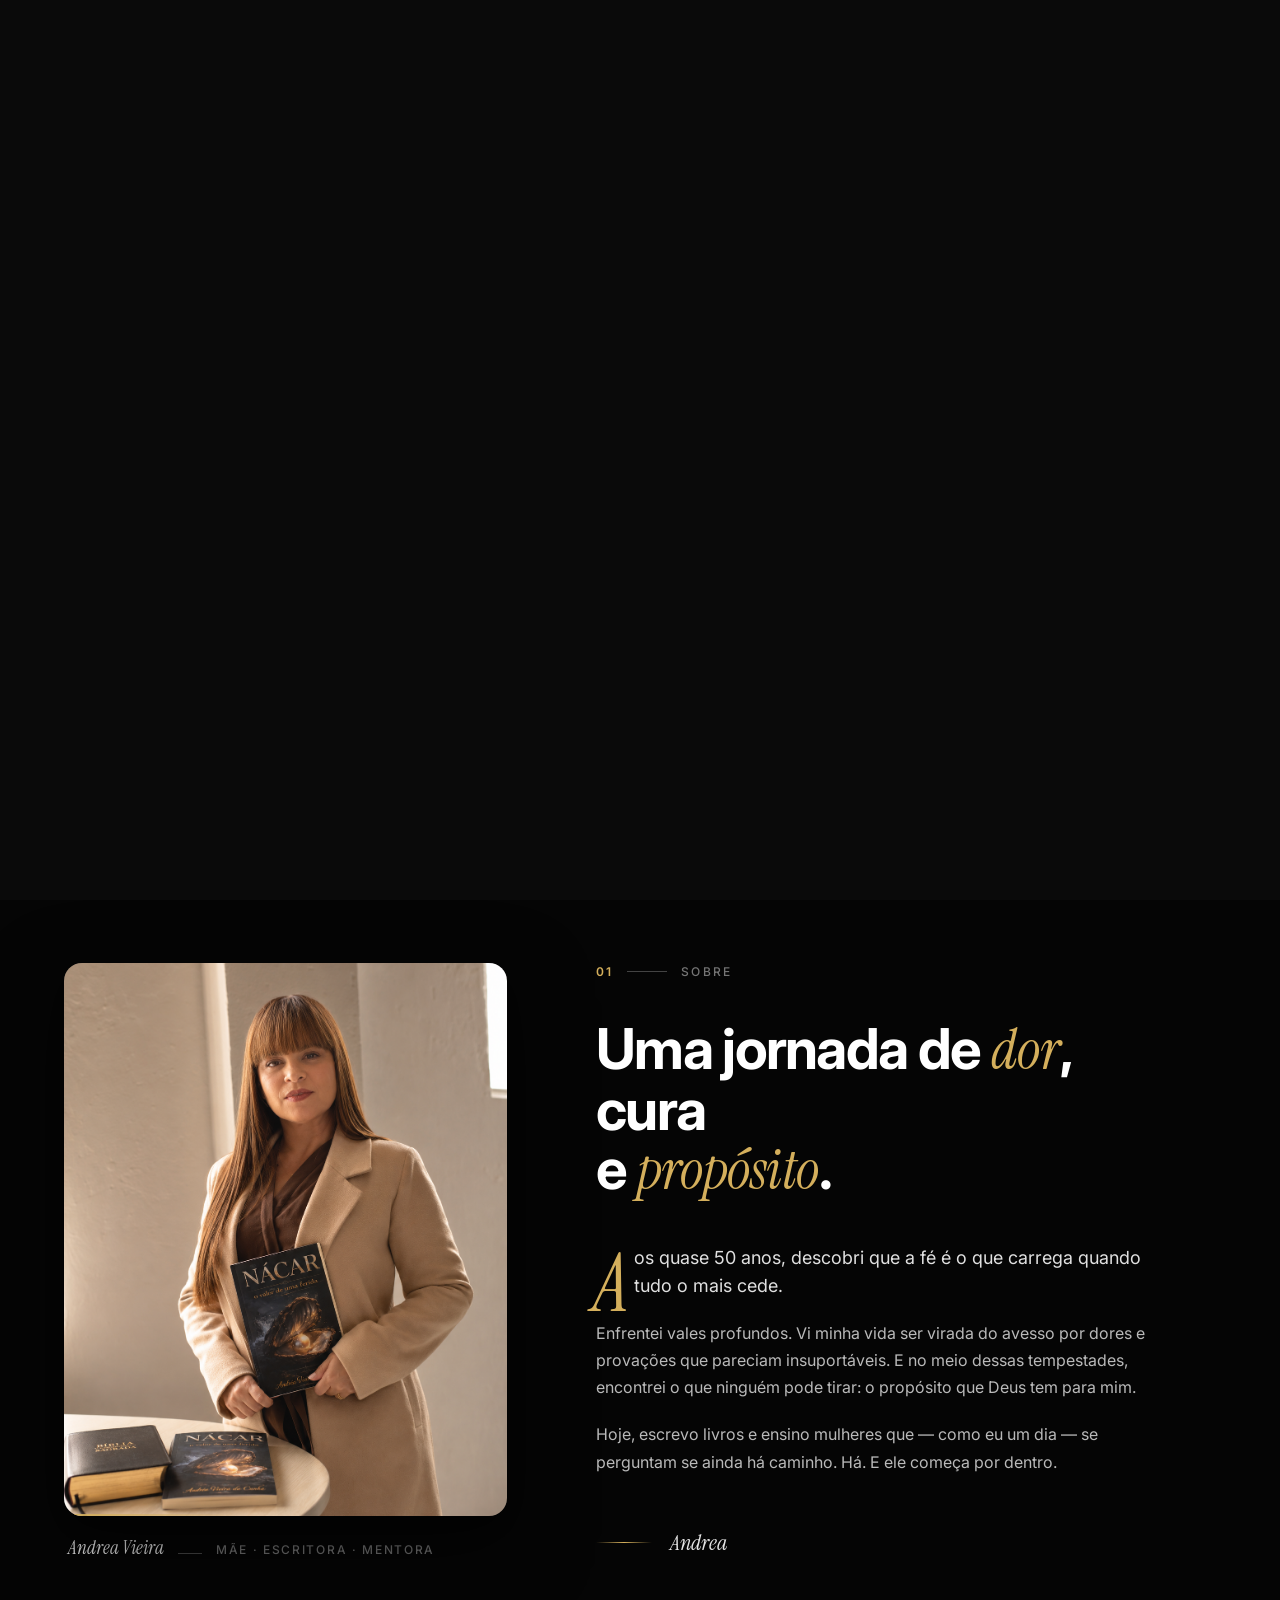
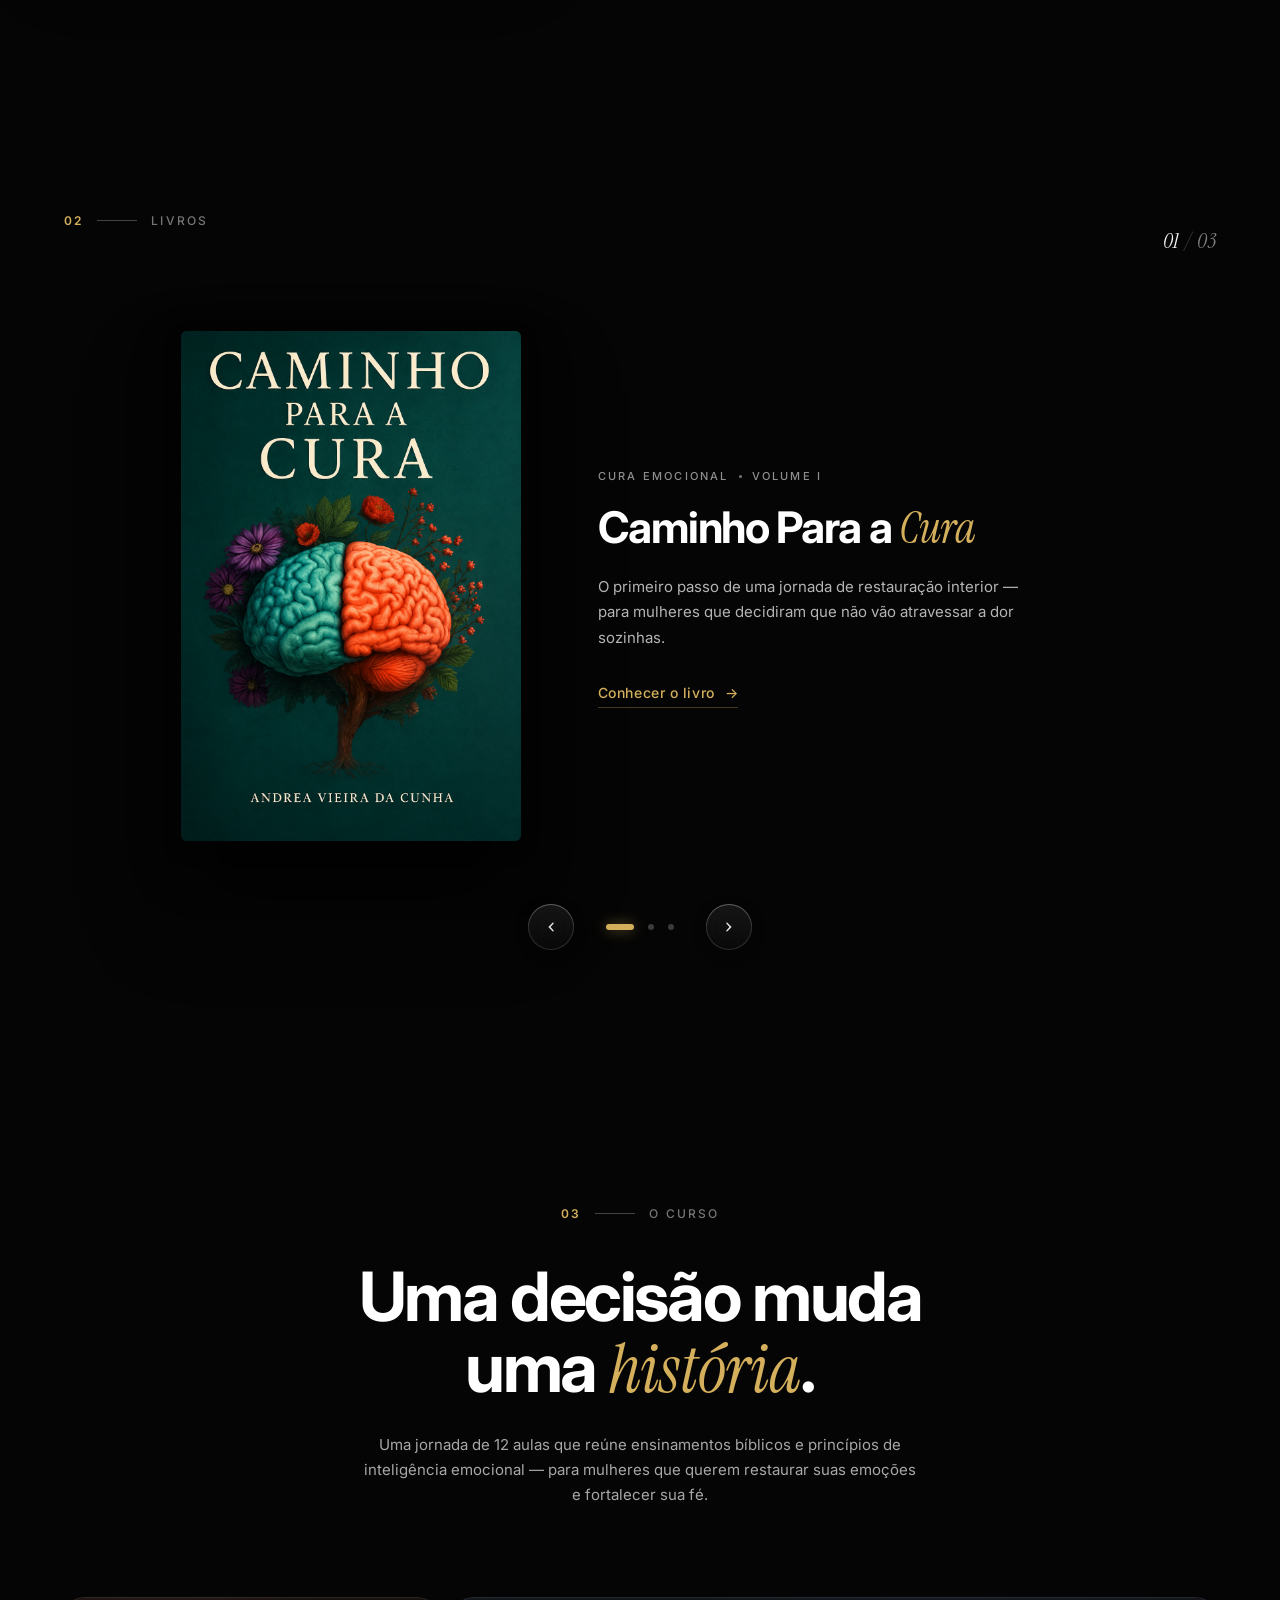
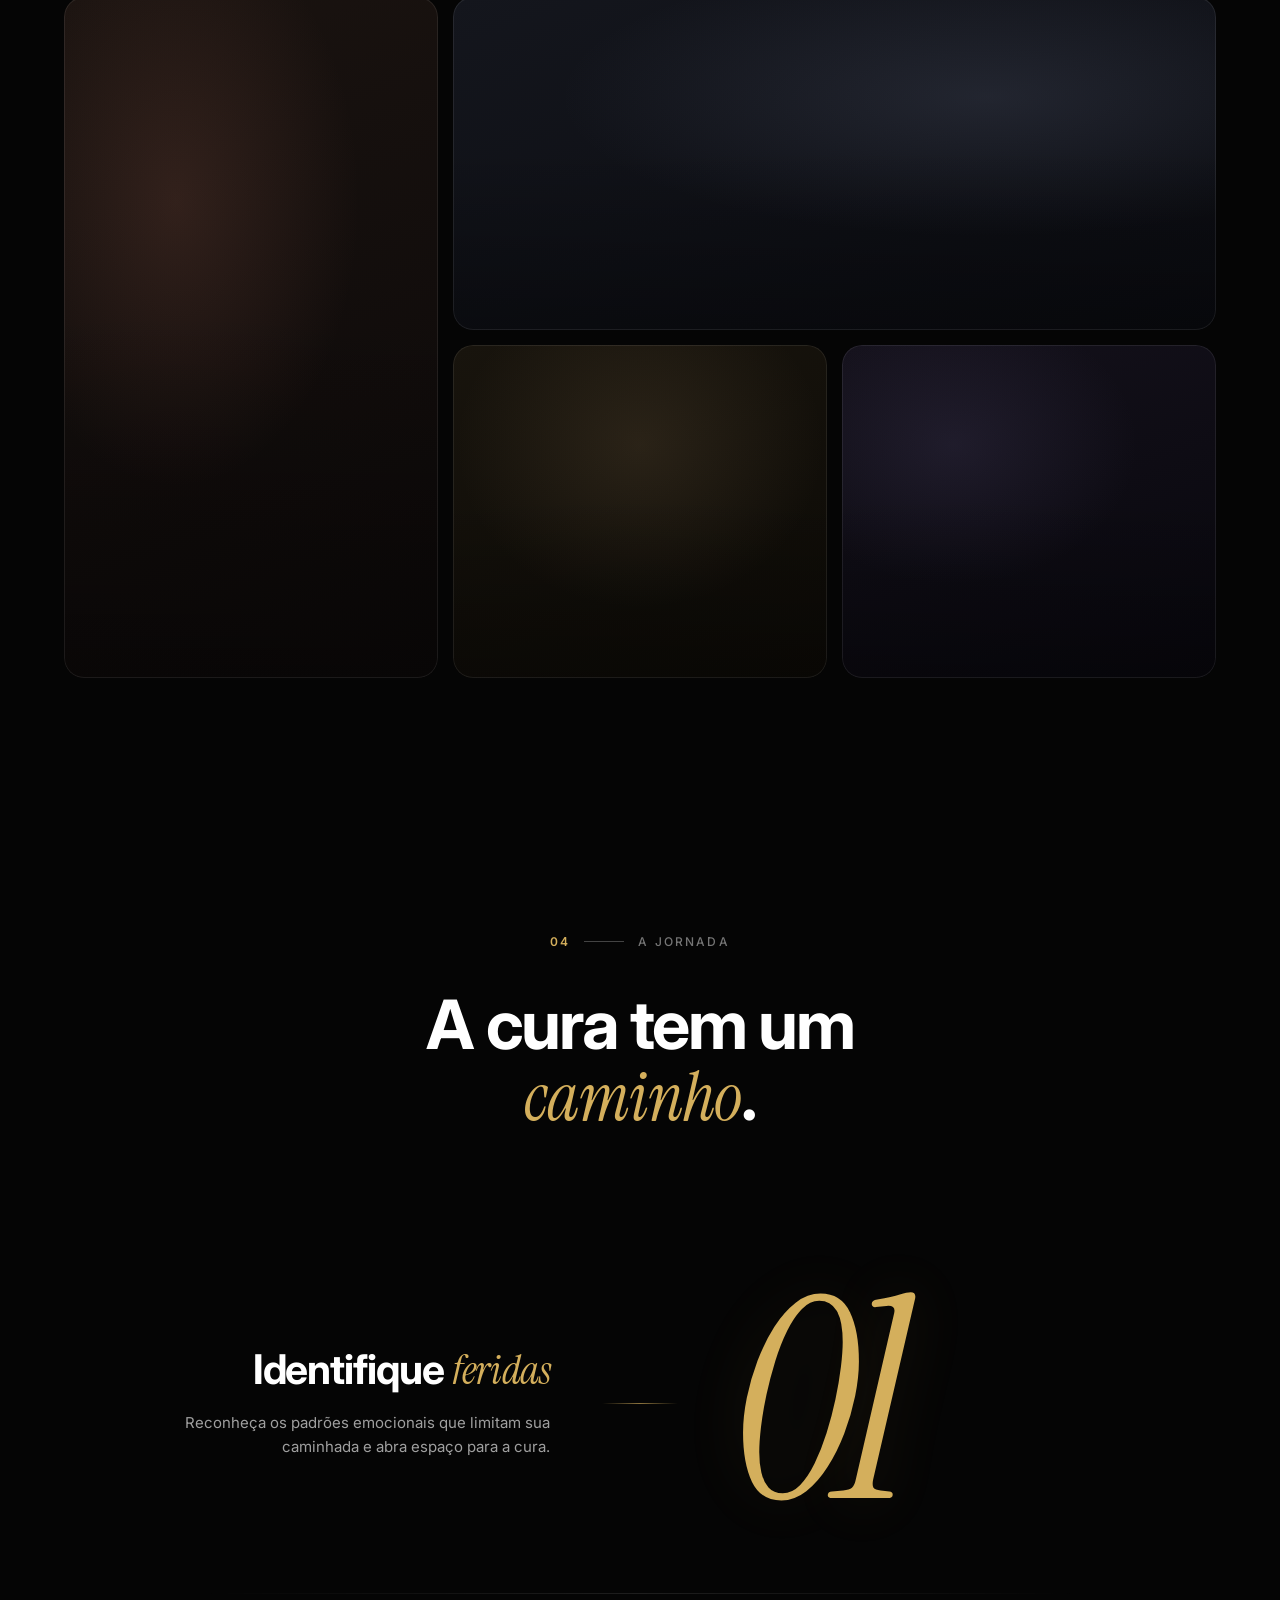
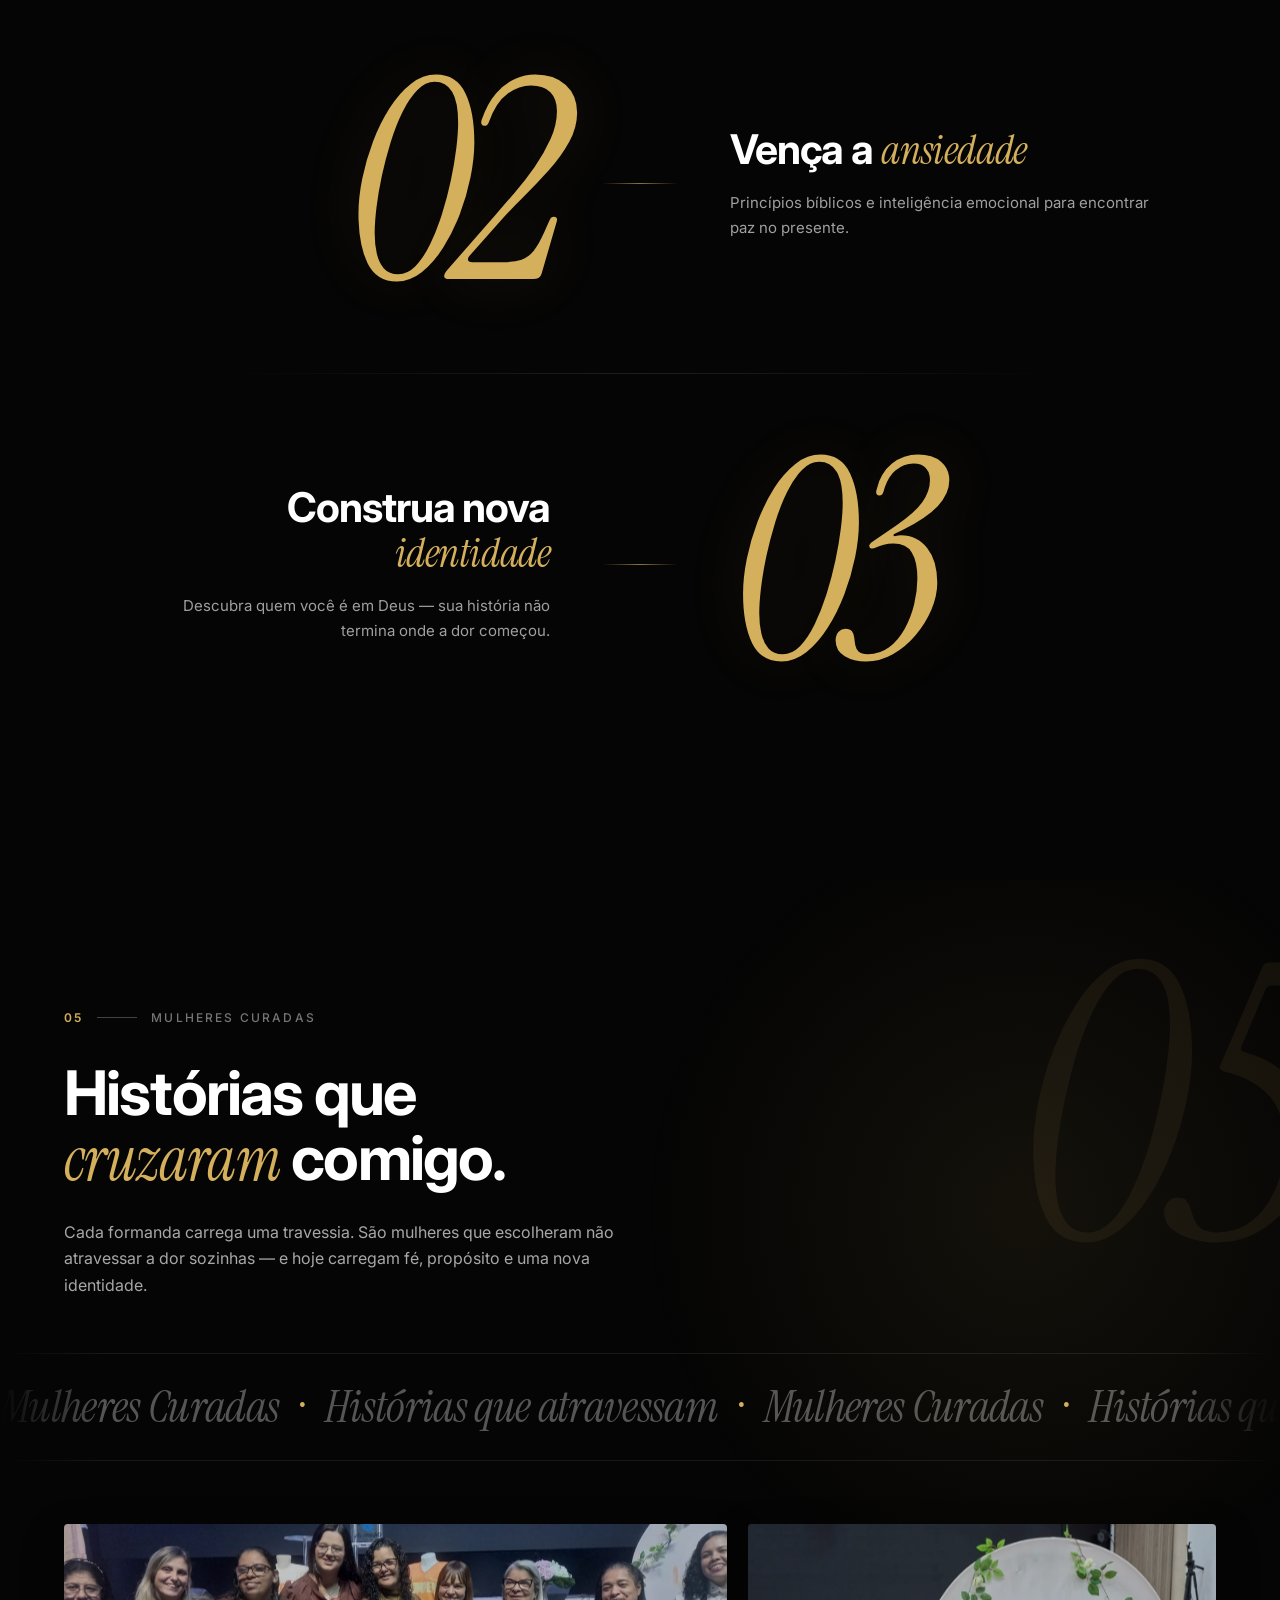
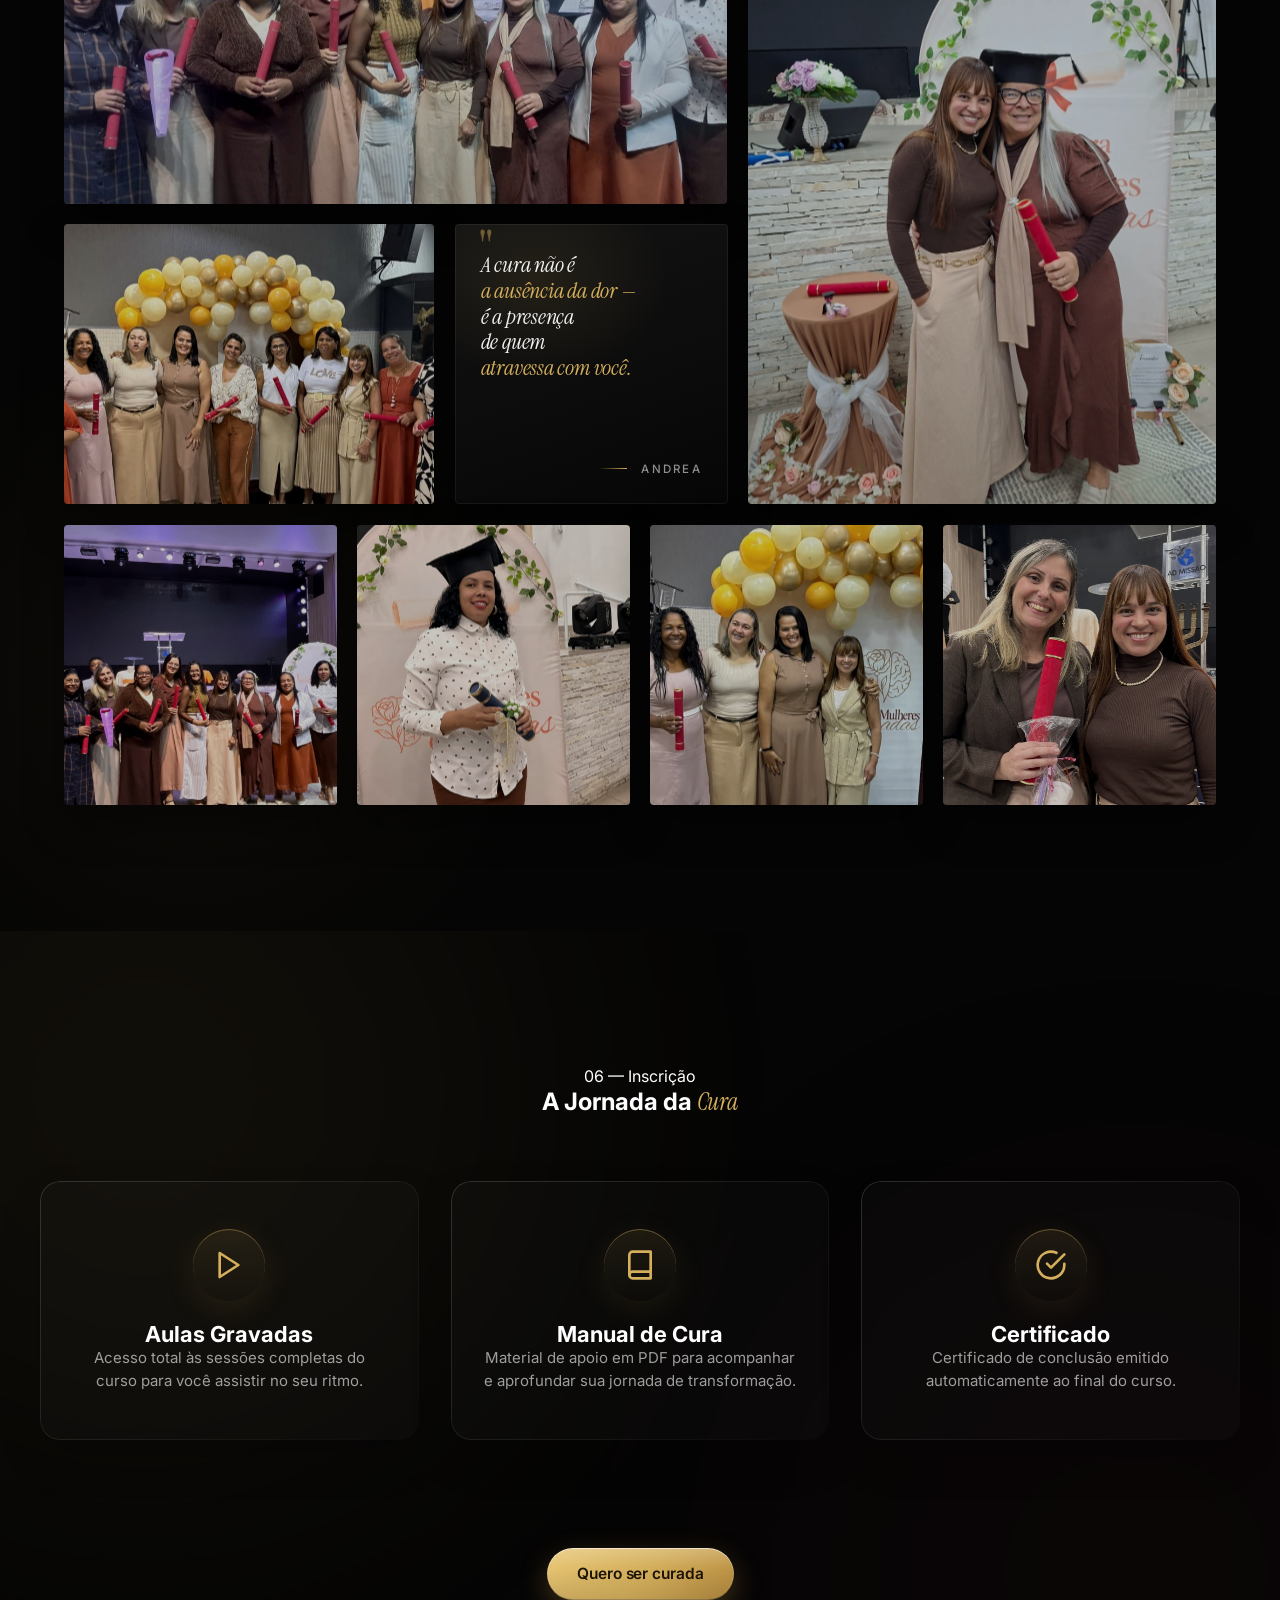
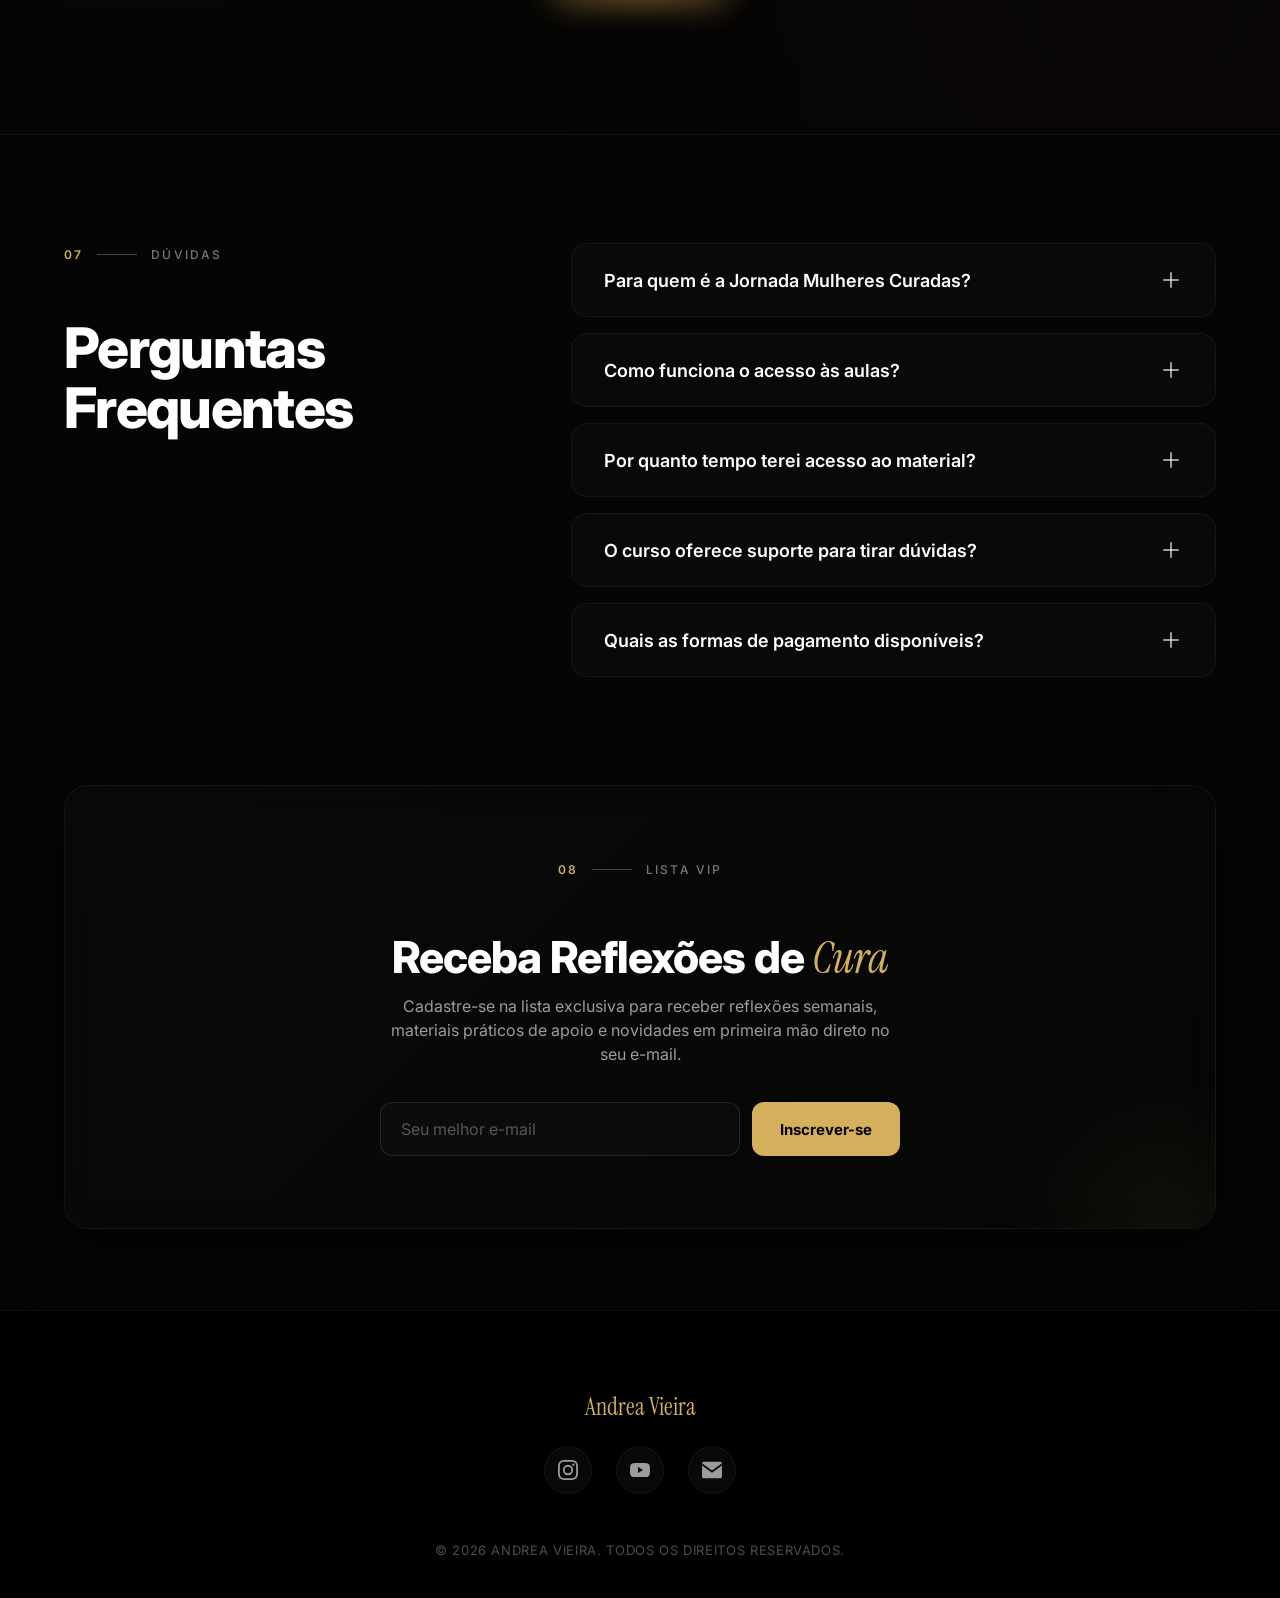
==== index.html @ 85fc9862 "fix: about section image reordering only applies on mobile" ====
<!DOCTYPE html>
<html lang="pt-BR">
<head>
<meta charset="UTF-8">
<meta name="viewport" content="width=device-width, initial-scale=1.0">
<title>Mulheres Curadas — Andrea Vieira</title>

<!-- SEO Meta Tags -->
<meta name="description" content="Uma jornada profunda para restaurar feridas emocionais, vencer a ansiedade e redescobrir sua verdadeira identidade em Deus com mentoria de Andrea Vieira.">
<meta name="keywords" content="cura emocional, mentoria crista, ansiedade, identidade em deus, andrea vieira, mulheres curadas, fé cristã">
<meta name="author" content="Andrea Vieira">

<!-- Open Graph / Facebook -->
<meta property="og:type" content="website">
<meta property="og:url" content="https://andreavieira.com/">
<meta property="og:title" content="Mulheres Curadas — Andrea Vieira">
<meta property="og:description" content="Uma jornada profunda para restaurar feridas emocionais, vencer a ansiedade e redescobrir sua verdadeira identidade em Deus.">
<meta property="og:image" content="assets/andrea.png">

<!-- Twitter -->
<meta property="twitter:card" content="summary_large_image">
<meta property="twitter:url" content="https://andreavieira.com/">
<meta property="twitter:title" content="Mulheres Curadas — Andrea Vieira">
<meta property="twitter:description" content="Uma jornada profunda para restaurar feridas emocionais, vencer a ansiedade e redescobrir sua verdadeira identidade em Deus.">
<meta property="twitter:image" content="assets/andrea.png">

<link rel="stylesheet" href="https://cdn.jsdelivr.net/npm/swiper@11/swiper-bundle.min.css" />
<!-- Google Fonts: Inter -->
<link rel="preconnect" href="https://fonts.googleapis.com">
<link rel="preconnect" href="https://fonts.gstatic.com" crossorigin>
<link href="https://fonts.googleapis.com/css2?family=Inter:wght@300;400;500;600;700;800;900&family=Instrument+Serif:ital@0;1&display=swap" rel="stylesheet">

<!-- Lenis Smooth Scroll -->
<script src="https://unpkg.com/lenis@1.1.20/dist/lenis.min.js"></script>

<link rel="stylesheet" href="css/style.css">
</head>
<body class="loading">

    <!-- ============================================================
         PRELOADER
         ============================================================ -->
    <div id="preloader" class="aww-preloader">
        <div class="preloader-books">
            <img src="assets/livro-1.png" alt="Livro 1" class="prel-book prel-book-1">
            <img src="assets/livro-2.PNG" alt="Livro 2" class="prel-book prel-book-2">
            <img src="assets/livro-3.PNG" alt="Livro 3" class="prel-book prel-book-3">
        </div>
        <div class="preloader-counter">
            <span id="prel-perc">0</span><span class="prel-sym">%</span>
        </div>
    </div>
    </div>

<!-- ============================================================
     NAVIGATION
     ============================================================ -->
<nav class="main-nav" id="main-nav">
    <div class="nav-container">
        <div class="nav-logo">Andrea Vieira</div>
        <div class="nav-links">
            <a href="#sobre">Sobre</a>
            <a href="#livros">Livros</a>
            <a href="#curso">Jornada</a>
            <a href="#mulheres-curadas">Testemunhos</a>
        </div>
        <div class="nav-action">
            <a href="#inscricao" class="btn btn-primary nav-btn">Inscreva-se</a>
        </div>
    </div>
</nav>

<!-- ============================================================
     HERO
     ============================================================ -->
<section class="hero">
    <div class="hero-content">
        <span class="tag">
            <span class="tag-dot"></span>
            Mulheres Curadas
        </span>

        <h1>
            Cure suas emoções,<br>
            fortaleça sua <span class="accent">fé</span>.
        </h1>

        <p class="subtitle">
            Uma jornada para restaurar feridas, vencer a ansiedade e descobrir
            uma nova identidade em Deus.
        </p>

        <div class="actions">
            <a href="#" class="btn btn-primary">
                Quero ser curada
                <span class="arrow" aria-hidden="true">→</span>
            </a>
            <a href="#sobre" class="btn btn-secondary">
                Sobre o curso
            </a>
        </div>
    </div>

    <div class="hero-media">
        <div class="video-frame">
            <video autoplay loop muted playsinline preload="metadata">
                <source src="assets/andrea.mp4" type="video/mp4">
            </video>
        </div>
    </div>
</section>

<!-- ============================================================
     ABOUT — Andrea
     ============================================================ -->
<section class="about" id="sobre">
    <div class="about-inner">

        <!-- Image -->
        <div class="about-media reveal">
            <div class="image-frame">
                <div class="image-fallback" aria-hidden="true">AV</div>
                <img src="assets/andrea.png" alt="Andrea Vieira" loading="lazy"
                     onerror="this.style.display='none'">
            </div>
            <div class="image-meta">
                <span class="meta-name">Andrea Vieira</span>
                <span class="meta-divider"></span>
                <span class="meta-role">Mãe · Escritora · Mentora</span>
            </div>
        </div>

        <!-- Content -->
        <div class="about-content">
            <span class="section-label reveal">
                <span class="num">01</span>
                <span class="line"></span>
                <span>Sobre</span>
            </span>

            <h2 class="about-heading reveal" data-delay="1">
                Uma jornada de <span class="accent">dor</span>,
                cura<br>e <span class="accent">propósito</span>.
            </h2>

            <div class="about-text reveal" data-delay="2">
                <p class="lead">
                    <span class="drop-cap">A</span>os quase 50 anos, descobri que a fé é
                    o que carrega quando tudo o mais cede.
                </p>
                <p>
                    Enfrentei vales profundos. Vi minha vida ser virada do avesso 
                    por dores e provações que pareciam insuportáveis. E no meio dessas tempestades, 
                    encontrei o que ninguém pode tirar: o propósito que Deus tem para mim.
                </p>
                <p>
                    Hoje, escrevo livros e ensino mulheres que &mdash; como eu um dia &mdash;
                    se perguntam se ainda há caminho. Há. E ele começa por dentro.
                </p>

                <div class="signature">
                    <span class="sig-line"></span>
                    Andrea
                </div>
            </div>
        </div>

    </div>
</section>

<!-- ============================================================
     BOOKS — minimalist carousel
     ============================================================ -->
<section class="books" id="livros">
    <div class="books-bg-layer">
        <!-- Generates dynamically via JS to match current cover -->
    </div>

    <div class="books-inner">

        <div class="books-header">
            <span class="section-label reveal">
                <span class="num">02</span>
                <span class="line"></span>
                <span>Livros</span>
            </span>
            <span class="books-counter reveal">
                <span class="cur" id="bookCur">01</span>
                <span class="sep">/</span>
                <span class="total">03</span>
            </span>
        </div>

        <div class="carousel" id="carousel">
            <div class="slides">

                <!-- Slide 1 -->
                <article class="slide is-active" data-idx="0">
                    <div class="book-cover book-cover-img">
                        <img src="assets/livro-1.png" alt="Caminho Para Cura — Volume I">
                    </div>

                    <div class="book-info">
                        <span class="book-meta">
                            Cura emocional
                            <span class="dot"></span>
                            Volume I
                        </span>
                        <h3 class="book-title-h">
                            Caminho Para a <span class="accent">Cura</span>
                        </h3>
                        <p class="book-desc">
                            O primeiro passo de uma jornada de restauração interior &mdash;
                            para mulheres que decidiram que não vão atravessar a dor sozinhas.
                        </p>
                        <a href="#" class="book-link">
                            Conhecer o livro
                            <span class="arrow" aria-hidden="true">→</span>
                        </a>
                    </div>
                </article>

                <!-- Slide 2 -->
                <article class="slide" data-idx="1">
                    <div class="book-cover book-cover-img">
                        <img src="assets/livro-2.PNG" alt="Nácar — O Valor de uma Ferida">
                    </div>

                    <div class="book-info">
                        <span class="book-meta">
                            Reflexões
                            <span class="dot"></span>
                            Volume II
                        </span>
                        <h3 class="book-title-h">
                            <span class="accent">Nácar</span>
                        </h3>
                        <p class="book-desc">
                            O valor de uma ferida &mdash; sobre como a dor, quando atravessada
                            com propósito, transforma-se em algo precioso por dentro.
                        </p>
                        <a href="#" class="book-link">
                            Conhecer o livro
                            <span class="arrow" aria-hidden="true">→</span>
                        </a>
                    </div>
                </article>

                <!-- Slide 3 -->
                <article class="slide" data-idx="2">
                    <div class="book-cover book-cover-img">
                        <img src="assets/livro-3.PNG" alt="Acima do Medo">
                    </div>

                    <div class="book-info">
                        <span class="book-meta">
                            Memórias
                            <span class="dot"></span>
                            Volume III
                        </span>
                        <h3 class="book-title-h">
                            Acima do <span class="accent">Medo</span>
                        </h3>
                        <p class="book-desc">
                            A travessia entre a tempestade e a margem &mdash; um testemunho
                            de fé para quem aprendeu a navegar quando o mar não pede licença.
                        </p>
                        <a href="#" class="book-link">
                            Conhecer o livro
                            <span class="arrow" aria-hidden="true">→</span>
                        </a>
                    </div>
                </article>

            </div>

            <div class="carousel-controls">
                <button class="ctrl-arrow" data-action="prev" aria-label="Livro anterior">
                    <svg viewBox="0 0 24 24"><path d="M15.5 4l-8 8 8 8 1.4-1.4L11.3 12l5.6-6.6z"/></svg>
                </button>
                <div class="dots">
                    <button class="dot is-active" data-idx="0" aria-label="Livro 1"></button>
                    <button class="dot" data-idx="1" aria-label="Livro 2"></button>
                    <button class="dot" data-idx="2" aria-label="Livro 3"></button>
                </div>
                <button class="ctrl-arrow" data-action="next" aria-label="Próximo livro">
                    <svg viewBox="0 0 24 24"><path d="M8.5 4l8 8-8 8L7.1 18.6 12.7 12 7.1 5.4z"/></svg>
                </button>
            </div>

        </div>

    </div>
</section>

<!-- ============================================================
     03 — O Curso (intro + gallery)
     ============================================================ -->
<section class="course" id="curso">
    <div class="course-header">
        <span class="section-label reveal">
            <span class="num">03</span>
            <span class="line"></span>
            <span>O Curso</span>
        </span>

        <h2 class="course-headline reveal" data-delay="1">
            Uma decisão muda<br>
            uma <span class="accent">história</span>.
        </h2>

        <p class="course-lead reveal" data-delay="2">
            Uma jornada de 12 aulas que reúne ensinamentos bíblicos e princípios
            de inteligência emocional &mdash; para mulheres que querem restaurar
            suas emoções e fortalecer sua fé.
        </p>
    </div>

    <div class="gallery">
        <a href="#" class="gallery-item gallery-item-1 reveal">
            <img src="assets/jornada.jpg" alt="A jornada" loading="lazy"
                 onerror="this.style.display='none'">
            <div class="gallery-overlay">
                <span class="gallery-label">A Jornada</span>
            </div>
        </a>

        <a href="#" class="gallery-item gallery-item-2 reveal" data-delay="1">
            <img src="assets/estudo.jpg" alt="Estudo" loading="lazy"
                 onerror="this.style.display='none'">
            <div class="gallery-overlay">
                <span class="gallery-label">Estudo</span>
            </div>
        </a>

        <a href="#" class="gallery-item gallery-item-3 reveal" data-delay="2">
            <img src="assets/cura.jpg" alt="Cura" loading="lazy"
                 onerror="this.style.display='none'">
            <div class="gallery-overlay">
                <span class="gallery-label">Cura</span>
            </div>
        </a>

        <a href="#" class="gallery-item gallery-item-4 reveal" data-delay="3">
            <img src="assets/comunidade.jpg" alt="Comunidade" loading="lazy"
                 onerror="this.style.display='none'">
            <div class="gallery-overlay">
                <span class="gallery-label">Comunidade</span>
            </div>
        </a>
    </div>
</section>

<!-- ============================================================
     04 — A Jornada (editorial magazine steps)
     ============================================================ -->
<section class="course" id="aprender">
    <div class="course-header">
        <span class="section-label reveal">
            <span class="num">04</span>
            <span class="line"></span>
            <span>A Jornada</span>
        </span>

        <h2 class="course-headline reveal" data-delay="1">
            A cura tem um<br>
            <span class="accent">caminho</span>.
        </h2>
    </div>

    <div class="journey-steps">
        <div class="step">
            <div class="step-content">
                <h3 class="step-title">Identifique <span class="accent">feridas</span></h3>
                <p class="step-desc">
                    Reconheça os padrões emocionais que limitam sua
                    caminhada e abra espaço para a cura.
                </p>
            </div>
            <span class="step-divider" aria-hidden="true"></span>
            <span class="step-number" aria-hidden="true">01</span>
        </div>

        <div class="step">
            <div class="step-content">
                <h3 class="step-title">Vença a <span class="accent">ansiedade</span></h3>
                <p class="step-desc">
                    Princípios bíblicos e inteligência emocional para
                    encontrar paz no presente.
                </p>
            </div>
            <span class="step-divider" aria-hidden="true"></span>
            <span class="step-number" aria-hidden="true">02</span>
        </div>

        <div class="step">
            <div class="step-content">
                <h3 class="step-title">Construa nova <span class="accent">identidade</span></h3>
                <p class="step-desc">
                    Descubra quem você é em Deus &mdash; sua história
                    não termina onde a dor começou.
                </p>
            </div>
            <span class="step-divider" aria-hidden="true"></span>
            <span class="step-number" aria-hidden="true">03</span>
        </div>
    </div>
</section>

<!-- ============================================================
     05 — Mulheres Curadas (testimonials gallery)
     ============================================================ -->
<section class="witnesses" id="mulheres-curadas">

    <!-- Ghost number — massive serif italic, low-opacity decorative -->
    <div class="witnesses-ghost" aria-hidden="true">05</div>

    <div class="witnesses-inner">

        <div class="witnesses-header">
            <span class="section-label reveal">
                <span class="num">05</span>
                <span class="line"></span>
                <span>Mulheres Curadas</span>
            </span>

            <h2 class="witnesses-headline reveal" data-delay="1">
                Histórias que<br>
                <span class="accent">cruzaram</span> comigo.
            </h2>

            <p class="witnesses-lead reveal" data-delay="2">
                Cada formanda carrega uma travessia. São mulheres que escolheram
                não atravessar a dor sozinhas &mdash; e hoje carregam fé, propósito
                e uma nova identidade.
            </p>
        </div>

        <!-- Marquee band — infinite scroll, editorial texture -->
        <div class="witnesses-marquee reveal" aria-hidden="true">
            <div class="marquee-track">
                <span class="marquee-text">Mulheres Curadas <span class="marquee-dot">·</span> Histórias que atravessam <span class="marquee-dot">·</span> Mulheres Curadas <span class="marquee-dot">·</span> Histórias que atravessam <span class="marquee-dot">·</span></span>
                <span class="marquee-text" aria-hidden="true">Mulheres Curadas <span class="marquee-dot">·</span> Histórias que atravessam <span class="marquee-dot">·</span> Mulheres Curadas <span class="marquee-dot">·</span> Histórias que atravessam <span class="marquee-dot">·</span></span>
            </div>
        </div>

        <div class="witnesses-grid">
            <!-- 01 - Feature wide landscape -->
            <figure class="witness-item w-1 reveal">
                <div class="witness-frame">
                    <img src="assets/Depoimentos.JPG" alt="Formandas Mulheres Curadas — a turma" loading="lazy">
                </div>
                <figcaption class="witness-caption">
                    <span class="caption-line" aria-hidden="true"></span>
                    <span class="witness-num">01</span>
                    <span class="witness-label">A turma</span>
                </figcaption>
            </figure>

            <!-- 02 - Tall portrait, spans 2 rows -->
            <figure class="witness-item w-2 reveal" data-delay="1">
                <div class="witness-frame">
                    <img src="assets/Depoimento02.JPG" alt="Formanda Mulheres Curadas" loading="lazy">
                </div>
                <figcaption class="witness-caption">
                    <span class="caption-line" aria-hidden="true"></span>
                    <span class="witness-num">02</span>
                    <span class="witness-label">Encontro</span>
                </figcaption>
            </figure>

            <!-- 03 - Mid landscape -->
            <figure class="witness-item w-3 reveal" data-delay="2">
                <div class="witness-frame">
                    <img src="assets/Depoimento03.JPG" alt="Formandas Mulheres Curadas — celebração" loading="lazy">
                </div>
                <figcaption class="witness-caption">
                    <span class="caption-line" aria-hidden="true"></span>
                    <span class="witness-num">03</span>
                    <span class="witness-label">Celebração</span>
                </figcaption>
            </figure>

            <!-- Pull-quote — editorial break in the grid -->
            <figure class="witness-item w-quote reveal" data-delay="3">
                <blockquote class="witness-quote">
                    <span class="quote-mark" aria-hidden="true">"</span>
                    <span class="quote-line">A cura não é</span>
                    <span class="quote-line quote-em">a ausência da dor —</span>
                    <span class="quote-line">é a presença</span>
                    <span class="quote-line">de quem</span>
                    <span class="quote-line quote-em">atravessa com você.</span>
                </blockquote>
                <cite class="witness-quote-cite">
                    <span class="cite-line"></span>
                    Andrea
                </cite>
            </figure>

            <!-- 04, 05, 06, 07 -->
            <figure class="witness-item w-4 reveal" data-delay="4">
                <div class="witness-frame">
                    <img src="assets/Depoimento04.JPG" alt="Formandas Mulheres Curadas — cerimônia" loading="lazy">
                </div>
                <figcaption class="witness-caption">
                    <span class="caption-line" aria-hidden="true"></span>
                    <span class="witness-num">04</span>
                    <span class="witness-label">Cerimônia</span>
                </figcaption>
            </figure>

            <figure class="witness-item w-5 reveal" data-delay="5">
                <div class="witness-frame">
                    <img src="assets/Depoimento06.JPG" alt="Formanda Mulheres Curadas — conquista" loading="lazy">
                </div>
                <figcaption class="witness-caption">
                    <span class="caption-line" aria-hidden="true"></span>
                    <span class="witness-num">05</span>
                    <span class="witness-label">Conquista</span>
                </figcaption>
            </figure>

            <figure class="witness-item w-6 reveal" data-delay="6">
                <div class="witness-frame">
                    <img src="assets/Depoimento07.JPG" alt="Formandas Mulheres Curadas — comunhão" loading="lazy">
                </div>
                <figcaption class="witness-caption">
                    <span class="caption-line" aria-hidden="true"></span>
                    <span class="witness-num">06</span>
                    <span class="witness-label">Comunhão</span>
                </figcaption>
            </figure>

            <figure class="witness-item w-7 reveal" data-delay="7">
                <div class="witness-frame">
                    <img src="assets/Depoimento08.JPG" alt="Formandas Mulheres Curadas — travessia" loading="lazy">
                </div>
                <figcaption class="witness-caption">
                    <span class="caption-line" aria-hidden="true"></span>
                    <span class="witness-num">07</span>
                    <span class="witness-label">Travessia</span>
                </figcaption>
            </figure>
        </div>

    </div>

    <!-- Custom cursor — appears over witness items on desktop -->
    <div class="witnesses-cursor" aria-hidden="true">
        <span>Ver</span>
    </div>

    <!-- Lightbox — click a photo to enlarge with blurred backdrop -->
    <div class="witnesses-lightbox" aria-hidden="true" role="dialog" aria-modal="true" aria-label="Foto ampliada">
        <div class="lightbox-backdrop"></div>
        <button class="lightbox-close" type="button" aria-label="Fechar">
            <svg viewBox="0 0 24 24" fill="none" stroke="currentColor" stroke-width="1.5" stroke-linecap="round" aria-hidden="true">
                <path d="M18 6 6 18M6 6l12 12"/>
            </svg>
        </button>
        <figure class="lightbox-figure">
            <div class="lightbox-frame">
                <img class="lightbox-img" src="" alt="">
            </div>
            <figcaption class="lightbox-caption">
                <span class="caption-line" aria-hidden="true"></span>
                <span class="lightbox-num"></span>
                <span class="lightbox-label"></span>
            </figcaption>
        </figure>
    </div>
</section>

<script src="https://cdn.jsdelivr.net/npm/swiper@11/swiper-bundle.min.js"></script>
<script src="js/main.js" defer></script>

<!-- ============================================================
     ENROLLMENT (06)
     ============================================================ -->
<section class="aww-enrollment" id="inscricao">
    <div class="aww-ambient-lights">
        <div class="light-1"></div>
        <div class="light-2"></div>
    </div>

    <div class="section-header reveal">
        <span class="section-sub">06 &mdash; Inscrição</span>
        <h2 class="section-title">A Jornada da <span class="accent">Cura</span></h2>
    </div>

    <div class="aww-cards-wrapper reveal" data-delay="1">
        <div class="aww-card">
            <div class="aww-card-content">
                <div class="item-icon">
                    <svg viewBox="0 0 24 24" fill="none" stroke="currentColor" stroke-width="2" stroke-linecap="round" stroke-linejoin="round"><polygon points="5 3 19 12 5 21 5 3"></polygon></svg>
                </div>
                <div class="item-text">
                    <h4 class="item-title">Aulas Gravadas</h4>
                    <span class="item-sub">Acesso total às sessões completas do curso para você assistir no seu ritmo.</span>
                </div>
            </div>
        </div>

        <div class="aww-card">
            <div class="aww-card-content">
                <div class="item-icon">
                    <svg viewBox="0 0 24 24" fill="none" stroke="currentColor" stroke-width="2" stroke-linecap="round" stroke-linejoin="round"><path d="M4 19.5A2.5 2.5 0 0 1 6.5 17H20"></path><path d="M6.5 2H20v20H6.5A2.5 2.5 0 0 1 4 19.5v-15A2.5 2.5 0 0 1 6.5 2z"></path></svg>
                </div>
                <div class="item-text">
                    <h4 class="item-title">Manual de Cura</h4>
                    <span class="item-sub">Material de apoio em PDF para acompanhar e aprofundar sua jornada de transformação.</span>
                </div>
            </div>
        </div>

        <div class="aww-card">
            <div class="aww-card-content">
                <div class="item-icon">
                    <svg viewBox="0 0 24 24" fill="none" stroke="currentColor" stroke-width="2" stroke-linecap="round" stroke-linejoin="round"><path d="M22 11.08V12a10 10 0 1 1-5.93-9.14"></path><polyline points="22 4 12 14.01 9 11.01"></polyline></svg>
                </div>
                <div class="item-text">
                    <h4 class="item-title">Certificado</h4>
                    <span class="item-sub">Certificado de conclusão emitido automaticamente ao final do curso.</span>
                </div>
            </div>
        </div>
    </div>

    <div class="aww-cta-wrapper reveal" data-delay="3">
        <a href="https://kiwify.app/3fMlAHY" class="btn btn-primary" target="_blank" rel="noopener">Quero ser curada</a>
    </div>
</section>

<!-- ============================================================
     07 — FAQ (Perguntas Frequentes)
     ============================================================ -->
<section class="faq" id="faq">
    <div class="faq-layout">
        
        <div class="faq-sticky reveal">
            <span class="section-label">
                <span class="num">07</span>
                <span class="line"></span>
                <span>Dúvidas</span>
            </span>
            <h2 class="faq-title">Perguntas<br>Frequentes</h2>
        </div>

        <div class="faq-list reveal" data-delay="1">
            
            <div class="faq-item">
                <button class="faq-trigger" aria-expanded="false">
                    <span>Para quem é a Jornada Mulheres Curadas?</span>
                    <span class="faq-icon" aria-hidden="true">
                        <svg width="24" height="24" viewBox="0 0 24 24" fill="none" stroke="currentColor" stroke-width="2" stroke-linecap="round" stroke-linejoin="round"><line x1="12" y1="5" x2="12" y2="19"></line><line x1="5" y1="12" x2="19" y2="12"></line></svg>
                    </span>
                </button>
                <div class="faq-content">
                    <div class="faq-content-inner">
                        A Jornada é destinada a mulheres que buscam curar feridas emocionais profundas, superar ciclos de ansiedade e medo, e fortalecer sua fé cristã através de um direcionamento prático, empático e bíblico.
                    </div>
                </div>
            </div>

            <div class="faq-item">
                <button class="faq-trigger" aria-expanded="false">
                    <span>Como funciona o acesso às aulas?</span>
                    <span class="faq-icon" aria-hidden="true">
                        <svg width="24" height="24" viewBox="0 0 24 24" fill="none" stroke="currentColor" stroke-width="2" stroke-linecap="round" stroke-linejoin="round"><line x1="12" y1="5" x2="12" y2="19"></line><line x1="5" y1="12" x2="19" y2="12"></line></svg>
                    </span>
                </button>
                <div class="faq-content">
                    <div class="faq-content-inner">
                        O curso é 100% online. Assim que a sua inscrição for confirmada, você receberá os dados de acesso por e-mail para entrar na plataforma exclusiva de membros, onde todas as videoaulas e materiais de apoio já estão organizados para assistir quando e onde quiser.
                    </div>
                </div>
            </div>

            <div class="faq-item">
                <button class="faq-trigger" aria-expanded="false">
                    <span>Por quanto tempo terei acesso ao material?</span>
                    <span class="faq-icon" aria-hidden="true">
                        <svg width="24" height="24" viewBox="0 0 24 24" fill="none" stroke="currentColor" stroke-width="2" stroke-linecap="round" stroke-linejoin="round"><line x1="12" y1="5" x2="12" y2="19"></line><line x1="5" y1="12" x2="19" y2="12"></line></svg>
                    </span>
                </button>
                <div class="faq-content">
                    <div class="faq-content-inner">
                        Você terá acesso ilimitado a todas as aulas gravadas e atualizações do curso por 1 ano inteiro (365 dias) a partir da data de compra.
                    </div>
                </div>
            </div>

            <div class="faq-item">
                <button class="faq-trigger" aria-expanded="false">
                    <span>O curso oferece suporte para tirar dúvidas?</span>
                    <span class="faq-icon" aria-hidden="true">
                        <svg width="24" height="24" viewBox="0 0 24 24" fill="none" stroke="currentColor" stroke-width="2" stroke-linecap="round" stroke-linejoin="round"><line x1="12" y1="5" x2="12" y2="19"></line><line x1="5" y1="12" x2="19" y2="12"></line></svg>
                    </span>
                </button>
                <div class="faq-content">
                    <div class="faq-content-inner">
                        Sim! Andrea Vieira e sua equipe de suporte estão ativas no espaço de comentários de cada aula e também no nosso canal exclusivo de acompanhamento de alunas. Você terá acompanhamento integral.
                    </div>
                </div>
            </div>

            <div class="faq-item">
                <button class="faq-trigger" aria-expanded="false">
                    <span>Quais as formas de pagamento disponíveis?</span>
                    <span class="faq-icon" aria-hidden="true">
                        <svg width="24" height="24" viewBox="0 0 24 24" fill="none" stroke="currentColor" stroke-width="2" stroke-linecap="round" stroke-linejoin="round"><line x1="12" y1="5" x2="12" y2="19"></line><line x1="5" y1="12" x2="19" y2="12"></line></svg>
                    </span>
                </button>
                <div class="faq-content">
                    <div class="faq-content-inner">
                        Você pode pagar no Cartão de Crédito (podendo parcelar em até 12x), via Pix para liberação imediata, ou Boleto Bancário. A plataforma de pagamento é 100% segura e intermediada pela Kiwify.
                    </div>
                </div>
            </div>

        </div>

    </div>
</section>

<!-- ============================================================
     08 — NEWSLETTER (Lista VIP)
     ============================================================ -->
<section class="newsletter" id="newsletter">
    <div class="newsletter-box reveal">
        
        <!-- Default Form State -->
        <div class="newsletter-form-state">
            <span class="section-label" style="justify-content: center;">
                <span class="num">08</span>
                <span class="line"></span>
                <span>Lista VIP</span>
            </span>
            <h2 class="newsletter-headline">Receba Reflexões de <span class="accent">Cura</span></h2>
            <p class="newsletter-desc">Cadastre-se na lista exclusiva para receber reflexões semanais, materiais práticos de apoio e novidades em primeira mão direto no seu e-mail.</p>
            
            <form class="newsletter-form" id="newsletterForm" novalidate>
                <div class="newsletter-input-wrapper">
                    <input type="email" class="newsletter-input" id="newsletterEmail" placeholder="Seu melhor e-mail" required autocomplete="email">
                    <div class="newsletter-feedback" id="newsletterFeedback">Por favor, insira um e-mail válido.</div>
                </div>
                <button type="submit" class="newsletter-btn">Inscrever-se</button>
            </form>
        </div>

        <!-- Success Feedback State -->
        <div class="newsletter-success-state" id="newsletterSuccess">
            <div class="success-icon-wrap">
                <svg width="32" height="32" viewBox="0 0 24 24" fill="none" stroke="currentColor" stroke-width="3" stroke-linecap="round" stroke-linejoin="round"><polyline points="20 6 9 17 4 12"></polyline></svg>
            </div>
            <h2 class="newsletter-headline" style="color: var(--gold);">Inscrição Confirmada!</h2>
            <p class="newsletter-desc" style="margin-bottom: 0;">Sua vaga na Lista VIP foi reservada. Preparamos coisas lindas para você, verifique sua caixa de entrada em instantes!</p>
        </div>

    </div>
</section>

<!-- ============================================================
     FOOTER
     ============================================================ -->
<footer class="main-footer">
    <div class="footer-logo">Andrea Vieira</div>
    <div class="footer-socials">
        <a href="#" aria-label="Instagram" target="_blank">
            <svg viewBox="0 0 24 24"><path d="M12 2.163c3.204 0 3.584.012 4.85.07 3.252.148 4.771 1.691 4.919 4.919.058 1.265.069 1.645.069 4.849 0 3.205-.012 3.584-.069 4.849-.149 3.225-1.664 4.771-4.919 4.919-1.266.058-1.644.07-4.85.07-3.204 0-3.584-.012-4.849-.07-3.26-.149-4.771-1.699-4.919-4.92-.058-1.265-.07-1.644-.07-4.849 0-3.204.013-3.583.07-4.849.149-3.227 1.664-4.771 4.919-4.919 1.266-.057 1.645-.069 4.849-.069zM12 0C8.741 0 8.333.014 7.053.072 2.695.272.273 2.69.073 7.052.014 8.333 0 8.741 0 12c0 3.259.014 3.668.072 4.948.2 4.358 2.618 6.78 6.98 6.98C8.333 23.986 8.741 24 12 24c3.259 0 3.668-.014 4.948-.072 4.354-.2 6.782-2.618 6.979-6.98.059-1.28.073-1.689.073-4.948 0-3.259-.014-3.667-.072-4.947-.196-4.354-2.617-6.78-6.979-6.98C15.668.014 15.259 0 12 0zm0 5.838a6.162 6.162 0 100 12.324 6.162 6.162 0 000-12.324zM12 16a4 4 0 110-8 4 4 0 010 8zm6.406-11.845a1.44 1.44 0 100 2.881 1.44 1.44 0 000-2.881z"/></svg>
        </a>
        <a href="#" aria-label="YouTube" target="_blank">
            <svg viewBox="0 0 24 24"><path d="M23.498 6.186a3.016 3.016 0 0 0-2.122-2.136C19.505 3.5 12 3.5 12 3.5s-7.505 0-9.377.55a3.016 3.016 0 0 0-2.122 2.136C0 8.07 0 12 0 12s0 3.93.501 5.814a3.016 3.016 0 0 0 2.122 2.136c1.871.55 9.377.55 9.377.55s7.505 0 9.377-.55a3.016 3.016 0 0 0 2.122-2.136C24 15.93 24 12 24 12s0-3.93-.502-5.814zM9.545 15.568V8.432L15.818 12l-6.273 3.568z"/></svg>
        </a>
        <a href="mailto:contato@andreavieira.com" aria-label="E-mail">
            <svg viewBox="0 0 24 24"><path d="M12 12.713l11.985-8.71c-.096-1.127-1.026-2.003-2.18-2.003H2.195c-1.154 0-2.084.876-2.18 2.003L12 12.713zm0 2.593L.015 6.643v13.162c0 1.196.993 2.195 2.18 2.195h19.61c1.187 0 2.18-.999 2.18-2.195V6.643L12 15.306z"/></svg>
        </a>
    </div>
    <div class="footer-copy">&copy; 2026 Andrea Vieira. Todos os direitos reservados.</div>
</footer>



</body>
</html>
---- css/style.css ----
* { margin: 0; padding: 0; box-sizing: border-box; }

    :root {
        --gold-light: #E8C775;
        --gold:       #D4AF5C;
        --gold-deep:  #B68B3F;
        --gold-shadow: rgba(180, 138, 60, 0.35);

        --serif: "Instrument Serif", "Times New Roman", serif;
        --sans:  "Inter", -apple-system, BlinkMacSystemFont, "Helvetica Neue", Arial, sans-serif;
    }

    html {
        scroll-behavior: smooth;
        scroll-padding-top: 80px; /* For fixed nav */
    }

    body {
        background: #050505;
        color: #fff;
        font-family: var(--sans);
        -webkit-font-smoothing: antialiased;
        -moz-osx-font-smoothing: grayscale;
        overflow-x: hidden;
    }

    body::before {
        content: "";
        position: fixed;
        inset: 0;
        z-index: 0;
        background:
            radial-gradient(60% 50% at 20% 30%, rgba(255,255,255,0.04) 0%, rgba(0,0,0,0) 60%),
            radial-gradient(50% 40% at 80% 70%, rgba(255,255,255,0.025) 0%, rgba(0,0,0,0) 65%);
        pointer-events: none;
    }

    /* ============================================================
       HERO
       ============================================================ */
    .hero {
        position: relative;
        z-index: 1;
        max-width: 1320px;
        margin: 0 auto;
        padding: clamp(100px, 14vh, 160px) clamp(24px, 5vw, 72px) clamp(80px, 12vh, 140px);
        display: grid;
        grid-template-columns: 1.05fr 0.95fr;
        gap: clamp(40px, 6vw, 88px);
        align-items: center;
    }

    .hero-content { max-width: 600px; }

    .tag {
        display: inline-flex;
        align-items: center;
        gap: 8px;
        font-size: 12px;
        font-weight: 500;
        letter-spacing: 0.16em;
        text-transform: uppercase;
        color: rgba(255, 255, 255, 0.48);
        margin-bottom: 36px;
    }

    .tag-dot {
        width: 6px;
        height: 6px;
        border-radius: 50%;
        background: var(--gold);
        box-shadow: 0 0 12px rgba(212, 175, 92, 0.6);
    }

    h1 {
        font-size: clamp(40px, 5.6vw, 72px);
        font-weight: 800;
        line-height: 1.04;
        letter-spacing: -0.035em;
        color: #fff;
        margin-bottom: 24px;
    }

    /* Editorial italic serif accent — replaces Inter italic */
    .accent {
        font-family: var(--serif);
        font-style: italic;
        font-weight: 400;
        color: var(--gold);
        letter-spacing: -0.01em;
    }

    .subtitle {
        font-size: clamp(15px, 1.15vw, 18px);
        line-height: 1.6;
        font-weight: 400;
        color: rgba(255, 255, 255, 0.62);
        max-width: 500px;
        margin-bottom: 44px;
    }

    .actions { display: flex; flex-wrap: wrap; gap: 14px; align-items: center; }

    /* Buttons */
    .btn {
        position: relative;
        display: inline-flex;
        align-items: center;
        justify-content: center;
        white-space: nowrap;
        gap: 10px;
        padding: 18px 30px;
        font-family: inherit;
        font-size: 15.5px;
        font-weight: 600;
        letter-spacing: -0.005em;
        border: none;
        border-radius: 999px;
        cursor: pointer;
        text-decoration: none;
        line-height: 1;
        isolation: isolate;
        transition:
            transform 0.35s cubic-bezier(0.4, 0, 0.2, 1),
            box-shadow 0.35s cubic-bezier(0.4, 0, 0.2, 1),
            background 0.35s cubic-bezier(0.4, 0, 0.2, 1),
            color 0.35s cubic-bezier(0.4, 0, 0.2, 1);
    }

    .btn .arrow { display: inline-block; transition: transform 0.35s cubic-bezier(0.4, 0, 0.2, 1); }
    .btn:hover .arrow { transform: translateX(4px); }
    .btn:active       { transform: translateY(1px); transition-duration: 0.08s; }

    .btn-primary {
        color: #1c1305;
        background:
            linear-gradient(180deg, rgba(255,255,255,0.20) 0%, rgba(255,255,255,0) 38%, rgba(0,0,0,0.10) 100%),
            linear-gradient(135deg, var(--gold-light) 0%, var(--gold) 50%, var(--gold-deep) 100%);
        box-shadow:
            inset 0 1px 0 0 rgba(255,255,255,0.55),
            inset 0 -1px 0 0 rgba(0,0,0,0.25),
            inset 0 0 0 1px rgba(255,255,255,0.12),
            0 10px 28px var(--gold-shadow),
            0 3px 8px rgba(0,0,0,0.35);
    }

    .btn-primary::after {
        content: "";
        position: absolute;
        inset: -3px;
        border-radius: 999px;
        background: radial-gradient(60% 80% at 50% 100%, rgba(232,199,117,0.35) 0%, rgba(232,199,117,0) 70%);
        filter: blur(10px);
        z-index: -1;
        opacity: 0.7;
        transition: opacity 0.35s ease;
    }

    .btn-primary:hover {
        transform: translateY(-1px);
        background:
            linear-gradient(180deg, rgba(255,255,255,0.28) 0%, rgba(255,255,255,0) 40%, rgba(0,0,0,0.08) 100%),
            linear-gradient(135deg, #F0D285 0%, #DDB969 50%, #C39749 100%);
        box-shadow:
            inset 0 1px 0 0 rgba(255,255,255,0.65),
            inset 0 -1px 0 0 rgba(0,0,0,0.25),
            inset 0 0 0 1px rgba(255,255,255,0.18),
            0 14px 36px var(--gold-shadow),
            0 4px 12px rgba(0,0,0,0.4);
    }
    .btn-primary:hover::after { opacity: 1; }

    .btn-secondary {
        color: rgba(255,255,255,0.92);
        background: linear-gradient(180deg, rgba(255,255,255,0.06) 0%, rgba(255,255,255,0.02) 100%);
        box-shadow:
            inset 0 0 0 1px rgba(255,255,255,0.16),
            inset 0 1px 0 0 rgba(255,255,255,0.10),
            0 1px 2px rgba(0,0,0,0.2);
        backdrop-filter: blur(6px);
        -webkit-backdrop-filter: blur(6px);
    }
    .btn-secondary:hover {
        color: #fff;
        background: linear-gradient(180deg, rgba(255,255,255,0.10) 0%, rgba(255,255,255,0.04) 100%);
        box-shadow:
            inset 0 0 0 1px rgba(255,255,255,0.28),
            inset 0 1px 0 0 rgba(255,255,255,0.18),
            0 4px 14px rgba(0,0,0,0.3);
        transform: translateY(-1px);
    }

    /* Video */
    .hero-media { position: relative; justify-self: end; width: 100%; max-width: 480px; }

    .video-frame {
        position: relative;
        width: 100%;
        aspect-ratio: 4 / 5;
        border-radius: 24px;
        overflow: hidden;
        background:
            radial-gradient(120% 80% at 50% 0%, rgba(255,255,255,0.08) 0%, rgba(0,0,0,0) 60%),
            linear-gradient(180deg, #1a1a1a 0%, #0a0a0a 100%);
        box-shadow:
            inset 0 0 0 1px rgba(255,255,255,0.08),
            0 30px 80px rgba(0,0,0,0.55),
            0 10px 30px rgba(0,0,0,0.4);
    }

    .video-frame video {
        position: absolute;
        inset: 0;
        width: 100%;
        height: 100%;
        object-fit: cover;
        display: block;
    }

    .video-frame::after {
        content: "";
        position: absolute;
        inset: 0;
        pointer-events: none;
        background:
            linear-gradient(180deg, rgba(0,0,0,0) 60%, rgba(0,0,0,0.35) 100%),
            radial-gradient(120% 100% at 50% 50%, rgba(0,0,0,0) 60%, rgba(0,0,0,0.3) 100%);
        border-radius: inherit;
    }

    /* ============================================================
       ABOUT SECTION
       Editorial: image left with caption, text right with section
       label, large mixed-typography headline, lead paragraph with
       drop cap, signature line at end.
       ============================================================ */
    .about {
        position: relative;
        z-index: 1;
        max-width: 1320px;
        margin: 0 auto;
        padding: clamp(80px, 14vh, 160px) clamp(24px, 5vw, 72px);
    }

    .about-inner {
        display: grid;
        grid-template-columns: 5fr 7fr;
        gap: clamp(48px, 7vw, 110px);
        align-items: center;
    }

    /* Left: image + meta */
    .about-media { position: relative; max-width: 480px; }

    .image-frame {
        position: relative;
        width: 100%;
        aspect-ratio: 4 / 5;
        border-radius: 18px;
        overflow: hidden;
        background:
            radial-gradient(120% 80% at 50% 0%, rgba(255,255,255,0.06) 0%, rgba(0,0,0,0) 60%),
            linear-gradient(180deg, #1a1a1a 0%, #0a0a0a 100%);
        box-shadow:
            inset 0 0 0 1px rgba(255,255,255,0.08),
            0 30px 80px rgba(0,0,0,0.55),
            0 10px 30px rgba(0,0,0,0.4);
    }

    .image-frame img {
        position: absolute;
        inset: 0;
        width: 100%;
        height: 100%;
        object-fit: cover;
        display: block;
        z-index: 2;
    }

    /* Initials shown when no image present */
    .image-fallback {
        position: absolute;
        inset: 0;
        display: flex;
        align-items: center;
        justify-content: center;
        font-family: var(--serif);
        font-style: italic;
        font-size: clamp(80px, 10vw, 130px);
        font-weight: 400;
        color: rgba(212, 175, 92, 0.35);
        letter-spacing: -0.04em;
        z-index: 1;
    }

    /* Thin gold accent line at bottom of image */
    .image-frame::before {
        content: "";
        position: absolute;
        bottom: 0;
        left: 0;
        height: 2px;
        width: 40%;
        background: linear-gradient(90deg, var(--gold) 0%, rgba(212,175,92,0) 100%);
        z-index: 3;
    }

    .image-meta {
        display: flex;
        align-items: baseline;
        gap: 14px;
        margin-top: 22px;
        padding-left: 4px;
    }

    .meta-name {
        font-family: var(--serif);
        font-style: italic;
        font-size: 19px;
        color: rgba(255, 255, 255, 0.88);
        line-height: 1;
    }

    .meta-divider {
        width: 24px;
        height: 1px;
        background: rgba(255, 255, 255, 0.25);
    }

    .meta-role {
        font-size: 12px;
        font-weight: 500;
        letter-spacing: 0.14em;
        text-transform: uppercase;
        color: rgba(255, 255, 255, 0.42);
        line-height: 1;
    }

    /* Right: content */
    .about-content { max-width: 580px; }

    .section-label {
        display: inline-flex;
        align-items: center;
        gap: 14px;
        margin-bottom: 40px;
        font-size: 12px;
        font-weight: 500;
        letter-spacing: 0.18em;
        text-transform: uppercase;
        color: rgba(255, 255, 255, 0.45);
    }

    .section-label .num {
        color: var(--gold);
        font-weight: 600;
    }

    .section-label .line {
        width: 40px;
        height: 1px;
        background: rgba(255, 255, 255, 0.25);
    }

    .about-heading {
        font-size: clamp(34px, 4.4vw, 60px);
        font-weight: 700;
        line-height: 1.06;
        letter-spacing: -0.03em;
        color: #fff;
        margin-bottom: 44px;
    }

    .about-text {
        font-size: clamp(16px, 1.15vw, 18px);
        line-height: 1.7;
        color: rgba(255, 255, 255, 0.72);
    }

    .about-text p + p { margin-top: 20px; }

    /* Lead paragraph: slightly larger + drop cap */
    .about-text .lead {
        font-size: clamp(18px, 1.35vw, 21px);
        line-height: 1.55;
        color: rgba(255, 255, 255, 0.88);
    }

    .drop-cap {
        float: left;
        font-family: var(--serif);
        font-style: italic;
        font-weight: 400;
        color: var(--gold);
        font-size: 4.4em;
        line-height: 0.85;
        margin: 0.08em 0.08em 0 -0.04em;
        letter-spacing: -0.02em;
    }

    .signature {
        margin-top: 48px;
        display: flex;
        align-items: center;
        gap: 18px;
        font-family: var(--serif);
        font-style: italic;
        font-size: 22px;
        color: rgba(255, 255, 255, 0.9);
    }

    .signature .sig-line {
        width: 56px;
        height: 1px;
        background: linear-gradient(90deg, rgba(212,175,92,0) 0%, var(--gold) 50%, rgba(212,175,92,0) 100%);
    }

    /* ============================================================
       BOOKS — minimalist carousel
       Layout: cover (left) + glass info card (right). The section
       background tints itself with the active book's palette via
       cross-fading radial gradients.
       ============================================================ */
    .books {
        position: relative;
        overflow: hidden;
        padding: clamp(80px, 14vh, 160px) clamp(24px, 5vw, 72px);
        isolation: isolate;
    }

    /* Atmospheric color layers — one per book, cross-fade */
    .books-bg-layer {
        position: absolute;
        inset: 0;
        z-index: -1;
        pointer-events: none;
        background: #050505;
    }

    .book-bg {
        position: absolute;
        inset: -20%;
        opacity: 0;
        transition: opacity 1.1s cubic-bezier(0.4, 0, 0.2, 1);
    }
    .book-bg.is-active { opacity: 0.7; }

    .book-bg .book-cover {
        position: absolute;
        inset: 0;
        width: 100%;
        height: 100%;
        max-width: none;
        aspect-ratio: auto;
        border-radius: 0;
        box-shadow: none;
        filter: blur(120px) saturate(180%);
        transform: scale(1.1);
        pointer-events: none;
    }
    
    .book-bg .book-cover-img img {
        object-fit: cover;
    }

    .books-inner {
        position: relative;
        max-width: 1320px;
        margin: 0 auto;
    }

    .books-header {
        display: flex;
        justify-content: space-between;
        align-items: center;
        margin-bottom: clamp(48px, 7vh, 80px);
        gap: 16px;
    }

    .books-counter {
        font-family: var(--serif);
        font-style: italic;
        font-size: 22px;
        color: rgba(255, 255, 255, 0.5);
        display: inline-flex;
        align-items: baseline;
        gap: 6px;
        letter-spacing: 0.02em;
    }
    .books-counter .cur  { color: rgba(255, 255, 255, 0.95); font-style: italic; }
    .books-counter .sep  { color: rgba(255, 255, 255, 0.25); }

    /* Carousel slides — overlapped via grid, crossfade */
    .carousel { position: relative; }

    .slides { display: grid; }

    .slide {
        grid-column: 1;
        grid-row: 1;
        display: grid;
        grid-template-columns: 0.85fr 1.15fr;
        gap: clamp(40px, 6vw, 110px);
        align-items: center;
        opacity: 0;
        visibility: hidden;
        transition:
            opacity 0.7s cubic-bezier(0.4, 0, 0.2, 1),
            visibility 0s linear 0.7s;
    }
    .slide.is-active {
        opacity: 1;
        visibility: visible;
        transition:
            opacity 0.7s cubic-bezier(0.4, 0, 0.2, 1),
            visibility 0s linear 0s;
    }

    /* Sub-elements gentle stagger on enter */
    .slide .book-cover {
        transform: scale(0.96);
        opacity: 0;
        transition: transform 0.8s cubic-bezier(0.2, 0.6, 0.2, 1),
                    opacity 0.8s cubic-bezier(0.2, 0.6, 0.2, 1);
    }
    .slide .book-info {
        transform: translateX(24px);
        opacity: 0;
        transition: transform 0.8s cubic-bezier(0.2, 0.6, 0.2, 1) 0.12s,
                    opacity 0.8s cubic-bezier(0.2, 0.6, 0.2, 1) 0.12s;
    }
    .slide.is-active .book-cover,
    .slide.is-active .book-info {
        transform: none;
        opacity: 1;
    }

    /* ===== Book cover (CSS-built; replace inner with <img> for real cover) ===== */
    .book-cover {
        position: relative;
        width: 100%;
        max-width: 340px;
        aspect-ratio: 2 / 3;
        border-radius: 6px;
        overflow: hidden;
        justify-self: end;
        box-shadow:
            0 60px 90px rgba(0, 0, 0, 0.5),
            0 25px 50px rgba(0, 0, 0, 0.35),
            0 8px 18px rgba(0, 0, 0, 0.25),
            inset 0 0 0 1px rgba(255, 255, 255, 0.08);
    }

    .book-cover-0 {
        background:
            radial-gradient(80% 60% at 30% 0%, rgba(255, 255, 255, 0.10) 0%, rgba(0,0,0,0) 60%),
            linear-gradient(160deg, #5a2530 0%, #2c1219 100%);
    }

    /* Real cover image — replaces the CSS-built cover content */
    .book-cover-img { background: #0a0a0a; }
    .book-cover-img img {
        position: absolute;
        inset: 0;
        width: 100%;
        height: 100%;
        object-fit: cover;
        display: block;
    }
    .book-cover-1 {
        background:
            radial-gradient(80% 60% at 30% 0%, rgba(255, 255, 255, 0.10) 0%, rgba(0,0,0,0) 60%),
            linear-gradient(160deg, #2a4030 0%, #14241a 100%);
    }
    .book-cover-2 {
        background:
            radial-gradient(80% 60% at 30% 0%, rgba(255, 255, 255, 0.10) 0%, rgba(0,0,0,0) 60%),
            linear-gradient(160deg, #1f2c4a 0%, #0d1428 100%);
    }

    .cover-inner {
        position: absolute;
        inset: 0;
        padding: clamp(24px, 3vw, 34px) clamp(22px, 2.4vw, 30px);
        display: flex;
        flex-direction: column;
        justify-content: space-between;
    }

    .cover-author {
        font-size: 10.5px;
        font-weight: 500;
        letter-spacing: 0.22em;
        text-transform: uppercase;
        color: rgba(255, 255, 255, 0.55);
    }

    .cover-title {
        display: flex;
        flex-direction: column;
        line-height: 0.95;
        gap: 2px;
    }
    .cover-title .word {
        font-size: clamp(34px, 3.6vw, 46px);
        font-weight: 700;
        letter-spacing: -0.03em;
        color: rgba(255, 255, 255, 0.96);
    }
    .cover-title .word-italic {
        font-family: var(--serif);
        font-style: italic;
        font-weight: 400;
        color: var(--gold);
        letter-spacing: -0.01em;
    }

    .cover-foot {
        display: flex;
        align-items: center;
        gap: 10px;
    }
    .cover-foot .line {
        width: 24px;
        height: 1px;
        background: rgba(255, 255, 255, 0.35);
    }
    .cover-foot .label {
        font-size: 10px;
        font-weight: 500;
        letter-spacing: 0.22em;
        text-transform: uppercase;
        color: rgba(255, 255, 255, 0.45);
    }

    /* ===== Info (no card — pure text) ===== */
    .book-info {
        position: relative;
        max-width: 520px;
    }

    .book-meta {
        display: inline-flex;
        align-items: center;
        gap: 10px;
        font-size: 11px;
        font-weight: 500;
        letter-spacing: 0.20em;
        text-transform: uppercase;
        color: rgba(255, 255, 255, 0.55);
        margin-bottom: 22px;
    }
    .book-meta .dot {
        width: 3px; height: 3px; border-radius: 50%;
        background: rgba(255, 255, 255, 0.45);
    }

    .book-title-h {
        font-size: clamp(28px, 3.4vw, 46px);
        font-weight: 700;
        line-height: 1.05;
        letter-spacing: -0.03em;
        color: #fff;
        margin-bottom: 22px;
    }

    .book-desc {
        font-size: clamp(15px, 1.05vw, 16.5px);
        line-height: 1.7;
        color: rgba(255, 255, 255, 0.7);
        max-width: 420px;
        margin-bottom: 32px;
    }

    .book-link {
        display: inline-flex;
        align-items: center;
        gap: 10px;
        color: var(--gold);
        font-size: 14px;
        font-weight: 500;
        letter-spacing: 0.04em;
        text-decoration: none;
        padding-bottom: 6px;
        border-bottom: 1px solid rgba(212, 175, 92, 0.30);
        transition: color 0.35s ease, border-color 0.35s ease;
    }
    .book-link:hover {
        color: var(--gold-light);
        border-bottom-color: var(--gold);
    }
    .book-link .arrow { transition: transform 0.35s cubic-bezier(0.4, 0, 0.2, 1); }
    .book-link:hover .arrow { transform: translateX(4px); }

    /* ===== Controls — refined glass arrows + dots ===== */
    .carousel-controls {
        display: flex;
        justify-content: center;
        align-items: center;
        gap: 32px;
        margin-top: clamp(48px, 7vh, 80px);
    }

    .ctrl-arrow {
        width: 46px;
        height: 46px;
        border-radius: 50%;
        border: none;
        cursor: pointer;
        background: linear-gradient(180deg,
            rgba(255, 255, 255, 0.07) 0%,
            rgba(255, 255, 255, 0.02) 100%);
        box-shadow:
            inset 0 0 0 1px rgba(255, 255, 255, 0.14),
            inset 0 1px 0 0 rgba(255, 255, 255, 0.20),
            0 4px 14px rgba(0, 0, 0, 0.25);
        backdrop-filter: blur(10px);
        -webkit-backdrop-filter: blur(10px);
        color: rgba(255, 255, 255, 0.88);
        display: flex;
        align-items: center;
        justify-content: center;
        transition: transform 0.35s cubic-bezier(0.4, 0, 0.2, 1),
                    background 0.35s ease,
                    box-shadow 0.35s ease;
    }
    .ctrl-arrow:hover {
        transform: translateY(-1px);
        background: linear-gradient(180deg,
            rgba(255, 255, 255, 0.12) 0%,
            rgba(255, 255, 255, 0.04) 100%);
        box-shadow:
            inset 0 0 0 1px rgba(255, 255, 255, 0.22),
            inset 0 1px 0 0 rgba(255, 255, 255, 0.28),
            0 8px 20px rgba(0, 0, 0, 0.35);
    }
    .ctrl-arrow svg { width: 14px; height: 14px; fill: currentColor; }

    .dots {
        display: flex;
        align-items: center;
        gap: 14px;
    }
    .dot {
        width: 6px;
        height: 6px;
        border-radius: 50%;
        border: none;
        padding: 0;
        cursor: pointer;
        background: rgba(255, 255, 255, 0.22);
        transition: width 0.4s cubic-bezier(0.4, 0, 0.2, 1),
                    background 0.4s ease,
                    box-shadow 0.4s ease;
    }
    .dot:hover { background: rgba(255, 255, 255, 0.45); }
    .dot.is-active {
        width: 28px;
        border-radius: 999px;
        background: var(--gold);
        box-shadow: 0 0 14px rgba(212, 175, 92, 0.5);
    }

    /* ============================================================
       COURSE — main offer (Mulheres Curadas)
       ============================================================ */
    .course {
        position: relative;
        z-index: 1;
        max-width: 1320px;
        margin: 0 auto;
        padding: clamp(80px, 14vh, 160px) clamp(24px, 5vw, 72px);
    }

    .course-header {
        max-width: 720px;
        margin: 0 auto;
        text-align: center;
    }

    .course-header .section-label { margin-bottom: 40px; }

    .course-headline {
        font-size: clamp(38px, 5.4vw, 68px);
        font-weight: 700;
        line-height: 1.04;
        letter-spacing: -0.035em;
        color: #fff;
        margin-bottom: 28px;
    }

    .course-lead {
        font-size: clamp(15px, 1.15vw, 18px);
        line-height: 1.65;
        color: rgba(255, 255, 255, 0.65);
        max-width: 560px;
        margin: 0 auto;
    }

    /* ===== Gallery — Awwwards-style asymmetric bento ===== */
    .gallery {
        margin-top: clamp(72px, 10vh, 120px);
        display: grid;
        grid-template-columns: 1fr 1fr 1fr;
        grid-template-rows: clamp(220px, 26vw, 340px) clamp(220px, 26vw, 340px);
        gap: clamp(12px, 1.2vw, 18px);
    }

    .gallery-item {
        position: relative;
        display: block;
        text-decoration: none;
        overflow: hidden;
        border-radius: 20px;
        cursor: pointer;
        isolation: isolate;

        /* placeholder gradient — visible until image loads */
        background:
            radial-gradient(80% 60% at 30% 30%, rgba(255, 255, 255, 0.04) 0%, rgba(0,0,0,0) 70%),
            linear-gradient(160deg, #14161b 0%, #08090c 100%);
    }

    /* Subtle per-tile color shift so placeholders don't look identical */
    .gallery-item-1 {
        background:
            radial-gradient(70% 60% at 30% 30%, rgba(180, 110, 90, 0.18) 0%, rgba(0,0,0,0) 70%),
            linear-gradient(160deg, #1a1310 0%, #0b0808 100%);
    }
    .gallery-item-2 {
        background:
            radial-gradient(80% 60% at 70% 30%, rgba(120, 130, 160, 0.18) 0%, rgba(0,0,0,0) 70%),
            linear-gradient(160deg, #14161d 0%, #0a0b10 100%);
    }
    .gallery-item-3 {
        background:
            radial-gradient(70% 70% at 50% 30%, rgba(160, 130, 90, 0.16) 0%, rgba(0,0,0,0) 70%),
            linear-gradient(160deg, #18140d 0%, #0c0a06 100%);
    }
    .gallery-item-4 {
        background:
            radial-gradient(70% 60% at 30% 30%, rgba(110, 100, 150, 0.16) 0%, rgba(0,0,0,0) 70%),
            linear-gradient(160deg, #14111b 0%, #08070d 100%);
    }

    /* Bento positions */
    .gallery-item-1 { grid-column: 1; grid-row: 1 / 3; }      /* tall portrait left */
    .gallery-item-2 { grid-column: 2 / 4; grid-row: 1; }      /* wide top right */
    .gallery-item-3 { grid-column: 2; grid-row: 2; }          /* square middle bottom */
    .gallery-item-4 { grid-column: 3; grid-row: 2; }          /* square right bottom */

    .gallery-item img {
        position: absolute;
        inset: 0;
        width: 100%;
        height: 100%;
        object-fit: cover;
        z-index: 1;
        transition:
            transform 1.1s cubic-bezier(0.2, 0.6, 0.2, 1),
            filter 0.6s ease;
        will-change: transform;
    }

    /* Inner ring — turns gold on hover */
    .gallery-item::before {
        content: "";
        position: absolute;
        inset: 0;
        z-index: 3;
        border-radius: inherit;
        pointer-events: none;
        box-shadow: inset 0 0 0 1px rgba(255, 255, 255, 0.08);
        transition: box-shadow 0.5s ease;
    }

    /* Bottom gradient — keeps the label legible */
    .gallery-item::after {
        content: "";
        position: absolute;
        inset: 0;
        z-index: 2;
        pointer-events: none;
        background: linear-gradient(180deg,
            rgba(0,0,0,0) 45%,
            rgba(0,0,0,0.55) 100%);
        opacity: 0.55;
        transition: opacity 0.5s ease;
    }

    .gallery-overlay {
        position: absolute;
        left: clamp(18px, 1.6vw, 26px);
        bottom: clamp(16px, 1.4vw, 22px);
        z-index: 4;
        opacity: 0;
        transform: translateY(8px);
        transition: opacity 0.5s cubic-bezier(0.4, 0, 0.2, 1),
                    transform 0.5s cubic-bezier(0.4, 0, 0.2, 1);
    }

    .gallery-label {
        display: inline-flex;
        align-items: center;
        gap: 10px;
        font-size: 11px;
        font-weight: 500;
        letter-spacing: 0.22em;
        text-transform: uppercase;
        color: rgba(255, 255, 255, 0.96);
    }
    .gallery-label::before {
        content: "";
        width: 18px;
        height: 1px;
        background: var(--gold);
    }

    /* Hover */
    .gallery-item:hover img {
        transform: scale(1.05);
        filter: brightness(1.04) saturate(1.08);
    }
    .gallery-item:hover::before {
        box-shadow: inset 0 0 0 1px rgba(212, 175, 92, 0.34);
    }
    .gallery-item:hover::after { opacity: 0.95; }
    .gallery-item:hover .gallery-overlay {
        opacity: 1;
        transform: translateY(0);
    }

    /* Stagger fade-up on reveal */
    .gallery-item.reveal[data-delay="1"] { transition-delay: 0.10s; }
    .gallery-item.reveal[data-delay="2"] { transition-delay: 0.20s; }
    .gallery-item.reveal[data-delay="3"] { transition-delay: 0.30s; }

    /* ===== Journey steps — editorial alternating magazine layout =====
       Each step is a horizontal "spread" with a massive italic gold
       number on one side and text on the other, meeting at a thin
       gold divider that stretches in from the center. Sides alternate
       per step (zig-zag), like a magazine spread. */
    .journey-steps {
        margin-top: clamp(64px, 9vh, 110px);
        display: flex;
        flex-direction: column;
    }

    .step {
        display: grid;
        grid-template-columns: 1fr auto 1fr;
        gap: clamp(28px, 4vw, 72px);
        align-items: center;
        padding: clamp(56px, 9vh, 110px) 0;
        position: relative;
    }

    .step:not(:last-child)::after {
        content: "";
        position: absolute;
        left: 12%;
        right: 12%;
        bottom: 0;
        height: 1px;
        background: linear-gradient(90deg,
            rgba(255,255,255,0) 0%,
            rgba(255,255,255,0.10) 50%,
            rgba(255,255,255,0) 100%);
    }

    /* Default: text left, number right (odd rows) */
    .step-content {
        grid-column: 1;
        grid-row: 1;
        text-align: right;
        justify-self: end;
        max-width: 420px;
    }

    .step-divider {
        grid-column: 2;
        grid-row: 1;
        width: clamp(40px, 6vw, 100px);
        height: 1px;
        background: linear-gradient(90deg,
            rgba(212,175,92,0) 0%,
            rgba(212,175,92,0.65) 50%,
            rgba(212,175,92,0) 100%);
        transform: scaleX(0);
        transition: transform 0.95s cubic-bezier(0.4, 0, 0.2, 1) 0.25s;
    }

    .step-number {
        grid-column: 3;
        grid-row: 1;
        justify-self: start;
        font-family: var(--serif);
        font-style: italic;
        font-weight: 400;
        font-size: clamp(140px, 22vw, 280px);
        line-height: 0.78;
        color: var(--gold);
        letter-spacing: -0.06em;
        user-select: none;
        text-shadow: 0 0 60px rgba(212, 175, 92, 0.12);
    }

    /* Even rows: number on left, text on right (zig-zag) */
    .step:nth-child(even) .step-content {
        grid-column: 3;
        text-align: left;
        justify-self: start;
    }
    .step:nth-child(even) .step-number {
        grid-column: 1;
        justify-self: end;
        text-align: right;
    }

    .step-title {
        font-size: clamp(26px, 3.2vw, 42px);
        font-weight: 700;
        line-height: 1.1;
        letter-spacing: -0.025em;
        color: #fff;
        margin-bottom: 18px;
    }

    .step-desc {
        font-size: clamp(15px, 1.05vw, 17px);
        line-height: 1.65;
        color: rgba(255, 255, 255, 0.62);
    }

    /* Reveal — children slide in from opposite sides, meeting at divider */
    .step .step-content,
    .step .step-number {
        opacity: 0;
        transition:
            opacity 0.95s cubic-bezier(0.2, 0.6, 0.2, 1),
            transform 0.95s cubic-bezier(0.2, 0.6, 0.2, 1);
    }
    .step .step-content { transform: translateX(-36px); }
    .step .step-number  { transform: translateX(36px); transition-delay: 0.18s; }

    .step:nth-child(even) .step-content { transform: translateX(36px); }
    .step:nth-child(even) .step-number  { transform: translateX(-36px); }

    .step.is-visible .step-content,
    .step.is-visible .step-number {
        opacity: 1;
        transform: translateX(0);
    }
    .step.is-visible .step-divider {
        transform: scaleX(1);
    }

    @media (prefers-reduced-motion: reduce) {
        .step .step-content,
        .step .step-number,
        .step .step-divider {
            opacity: 1;
            transform: none;
            transition: none;
        }
    }

    /* ============================================================
       WITNESSES — Mulheres Curadas (testimonials gallery)
       Awwwards-level editorial gallery: ghost number, marquee
       band, asymmetric grid with pull-quote, parallax depth,
       custom cursor, clip-path reveals.
       ============================================================ */
    .witnesses {
        position: relative;
        padding: clamp(80px, 14vh, 160px) clamp(24px, 5vw, 72px);
        isolation: isolate;
        overflow: hidden;
    }

    /* Ambient glow behind the gallery — depth */
    .witnesses::before {
        content: "";
        position: absolute;
        inset: 0;
        z-index: -2;
        background:
            radial-gradient(50% 40% at 80% 20%, rgba(212, 175, 92, 0.08) 0%, rgba(0,0,0,0) 60%),
            radial-gradient(45% 35% at 15% 85%, rgba(212, 175, 92, 0.05) 0%, rgba(0,0,0,0) 65%);
        pointer-events: none;
    }

    /* Ghost number — massive serif italic decorative */
    .witnesses-ghost {
        position: absolute;
        right: clamp(-30px, -2vw, -60px);
        top: clamp(40px, 8vh, 100px);
        font-family: var(--serif);
        font-style: italic;
        font-weight: 400;
        font-size: clamp(180px, 30vw, 420px);
        line-height: 0.82;
        color: rgba(212, 175, 92, 0.07);
        pointer-events: none;
        user-select: none;
        z-index: -1;
        letter-spacing: -0.04em;
    }

    .witnesses-inner {
        position: relative;
        max-width: 1320px;
        margin: 0 auto;
        z-index: 1;
    }

    .witnesses-header {
        max-width: 760px;
        margin-bottom: clamp(40px, 6vh, 64px);
    }

    .witnesses-header .section-label { margin-bottom: 36px; }

    .witnesses-headline {
        font-size: clamp(34px, 4.8vw, 64px);
        font-weight: 700;
        line-height: 1.05;
        letter-spacing: -0.03em;
        color: #fff;
        margin-bottom: 28px;
    }

    .witnesses-lead {
        font-size: clamp(16px, 1.2vw, 19px);
        line-height: 1.65;
        color: rgba(255, 255, 255, 0.65);
        max-width: 560px;
    }

    /* ===== Marquee band ===== */
    .witnesses-marquee {
        position: relative;
        margin: 0 calc(-1 * clamp(24px, 5vw, 72px)) clamp(48px, 7vh, 80px);
        padding: clamp(20px, 2.4vw, 32px) 0;
        border-top: 1px solid rgba(255, 255, 255, 0.08);
        border-bottom: 1px solid rgba(255, 255, 255, 0.08);
        overflow: hidden;
        mask-image: linear-gradient(90deg, transparent 0%, #000 8%, #000 92%, transparent 100%);
        -webkit-mask-image: linear-gradient(90deg, transparent 0%, #000 8%, #000 92%, transparent 100%);
    }

    .marquee-track {
        display: flex;
        white-space: nowrap;
        width: max-content;
        animation: marquee-scroll 32s linear infinite;
        will-change: transform;
    }

    .marquee-text {
        font-family: var(--serif);
        font-style: italic;
        font-size: clamp(28px, 3.5vw, 52px);
        line-height: 1;
        color: rgba(255, 255, 255, 0.32);
        letter-spacing: -0.015em;
        padding-right: 60px;
    }

    .marquee-dot {
        color: var(--gold);
        margin: 0 0.3em;
        font-style: normal;
    }

    @keyframes marquee-scroll {
        0%   { transform: translateX(0); }
        100% { transform: translateX(-50%); }
    }

    .witnesses-marquee:hover .marquee-track { animation-play-state: paused; }

    /* ===== Asymmetric editorial grid ===== */
    .witnesses-grid {
        display: grid;
        grid-template-columns: repeat(12, 1fr);
        grid-auto-rows: minmax(280px, auto);
        gap: clamp(14px, 1.6vw, 24px);
        position: relative;
    }

    .witness-item {
        position: relative;
        overflow: hidden;
        border-radius: 4px;
        isolation: isolate;
        background: #0a0a0a;
        box-shadow:
            inset 0 0 0 1px rgba(255, 255, 255, 0.06),
            0 18px 40px rgba(0, 0, 0, 0.4);
        transition: box-shadow 0.6s cubic-bezier(0.2, 0.6, 0.2, 1);
    }

    .witness-frame {
        --parallax-y: 0px;
        position: absolute;
        /* Buffer of 28px each side keeps the parallax translate safely
           inside the item — no black bars when frame moves. */
        inset: -28px;
        overflow: hidden;
        transform: translate3d(0, var(--parallax-y), 0);
        transition: transform 0.2s linear;
        will-change: transform;
    }

    .witness-frame img {
        width: 100%;
        height: 100%;
        object-fit: cover;
        display: block;
        transition:
            transform 1.4s cubic-bezier(0.2, 0.6, 0.2, 1),
            filter 0.9s ease;
        filter: brightness(0.78) saturate(0.9) contrast(1.02);
    }

    /* Vignette + bottom gradient for caption legibility */
    .witness-item::after {
        content: "";
        position: absolute;
        inset: 0;
        background:
            linear-gradient(180deg, rgba(0,0,0,0) 45%, rgba(0,0,0,0.78) 100%),
            radial-gradient(120% 100% at 50% 50%, rgba(0,0,0,0) 60%, rgba(0,0,0,0.35) 100%);
        pointer-events: none;
        opacity: 0;
        transition: opacity 0.6s ease;
        z-index: 1;
    }

    /* Caption — slides in from the left with an animated line */
    .witness-caption {
        position: absolute;
        left: 0;
        bottom: clamp(18px, 2vw, 28px);
        z-index: 2;
        display: flex;
        align-items: center;
        gap: 14px;
        padding-right: 24px;
        opacity: 0;
        transform: translateX(-12px);
        transition:
            opacity 0.6s ease,
            transform 0.8s cubic-bezier(0.2, 0.6, 0.2, 1);
    }

    .caption-line {
        display: block;
        width: 0;
        height: 1px;
        background: var(--gold);
        transition: width 0.8s cubic-bezier(0.2, 0.6, 0.2, 1) 0.15s;
    }

    .witness-num {
        font-family: var(--serif);
        font-style: italic;
        font-size: clamp(20px, 1.8vw, 26px);
        color: var(--gold);
        letter-spacing: -0.01em;
        line-height: 1;
    }

    .witness-label {
        font-size: 11.5px;
        font-weight: 500;
        letter-spacing: 0.2em;
        text-transform: uppercase;
        color: rgba(255, 255, 255, 0.92);
    }

    /* Hover: refined photo treatment + caption reveal */
    .witness-item:hover {
        box-shadow:
            inset 0 0 0 1px rgba(212, 175, 92, 0.35),
            0 30px 70px rgba(0, 0, 0, 0.6),
            0 0 0 1px rgba(212, 175, 92, 0.08);
    }

    .witness-item:hover .witness-frame img {
        transform: scale(1.05) rotate(-0.5deg);
        filter: brightness(1) saturate(1.08) contrast(1.04);
    }

    .witness-item:hover::after { opacity: 1; }

    .witness-item:hover .witness-caption {
        opacity: 1;
        transform: translateX(clamp(20px, 1.8vw, 28px));
    }

    .witness-item:hover .caption-line {
        width: clamp(32px, 4vw, 56px);
    }

    /* ===== Pull-quote slot ===== */
    .w-quote {
        background:
            radial-gradient(80% 60% at 30% 20%, rgba(212, 175, 92, 0.10) 0%, rgba(0,0,0,0) 60%),
            linear-gradient(160deg, #131313 0%, #060606 100%);
        display: flex;
        flex-direction: column;
        justify-content: space-between;
        padding: clamp(24px, 2.2vw, 40px) clamp(22px, 2vw, 36px);
        cursor: default;
    }
    .w-quote::after { display: none; }

    .w-quote:hover {
        box-shadow:
            inset 0 0 0 1px rgba(212, 175, 92, 0.18),
            0 24px 60px rgba(0, 0, 0, 0.55);
    }

    .witness-quote {
        font-family: var(--serif);
        font-style: italic;
        font-weight: 400;
        font-size: clamp(19px, 1.7vw, 27px);
        line-height: 1.18;
        color: rgba(255, 255, 255, 0.94);
        letter-spacing: -0.01em;
        position: relative;
    }

    .witness-quote .quote-mark {
        position: absolute;
        left: -0.08em;
        top: -0.55em;
        font-size: 2.2em;
        line-height: 1;
        color: var(--gold);
        opacity: 0.45;
        font-style: normal;
    }

    .quote-line {
        display: block;
    }

    .quote-em {
        color: var(--gold);
    }

    .witness-quote-cite {
        display: inline-flex;
        align-items: center;
        gap: 14px;
        align-self: flex-end;
        font-family: var(--sans);
        font-style: normal;
        font-size: 11.5px;
        font-weight: 500;
        letter-spacing: 0.2em;
        text-transform: uppercase;
        color: rgba(255, 255, 255, 0.55);
    }

    .cite-line {
        display: block;
        width: 28px;
        height: 1px;
        background: linear-gradient(90deg, rgba(212,175,92,0) 0%, var(--gold) 100%);
    }

    /* ===== Grid placement (desktop) ===== */
    .w-1     { grid-column: 1 / 8;  grid-row: 1; }              /* feature wide */
    .w-2     { grid-column: 8 / 13; grid-row: 1 / 3; }          /* tall portrait */
    .w-3     { grid-column: 1 / 5;  grid-row: 2; }
    .w-quote { grid-column: 5 / 8;  grid-row: 2; }              /* pull-quote inline */
    .w-4     { grid-column: 1 / 4;  grid-row: 3; }
    .w-5     { grid-column: 4 / 7;  grid-row: 3; }
    .w-6     { grid-column: 7 / 10; grid-row: 3; }
    .w-7     { grid-column: 10 / 13;grid-row: 3; }

    /* Stagger reveals so the grid "builds" as the section enters view.
       Uses the global .reveal opacity+translateY (Safari-safe). */
    .witness-item.reveal[data-delay="1"] { transition-delay: 0.08s; }
    .witness-item.reveal[data-delay="2"] { transition-delay: 0.16s; }
    .witness-item.reveal[data-delay="3"] { transition-delay: 0.24s; }
    .witness-item.reveal[data-delay="4"] { transition-delay: 0.32s; }
    .witness-item.reveal[data-delay="5"] { transition-delay: 0.40s; }
    .witness-item.reveal[data-delay="6"] { transition-delay: 0.48s; }
    .witness-item.reveal[data-delay="7"] { transition-delay: 0.56s; }

    /* ===== Custom cursor ===== */
    .witnesses-cursor {
        position: fixed;
        top: 0;
        left: 0;
        pointer-events: none;
        width: 72px;
        height: 72px;
        border-radius: 50%;
        background: linear-gradient(135deg, var(--gold-light) 0%, var(--gold) 100%);
        color: #1c1305;
        display: flex;
        align-items: center;
        justify-content: center;
        font-family: var(--sans);
        font-size: 11px;
        font-weight: 600;
        letter-spacing: 0.22em;
        text-transform: uppercase;
        transform: translate(-50%, -50%) scale(0);
        transition: transform 0.5s cubic-bezier(0.2, 0.6, 0.2, 1);
        z-index: 9999;
        box-shadow:
            inset 0 1px 0 rgba(255,255,255,0.4),
            0 10px 30px rgba(212, 175, 92, 0.35);
    }
    .witnesses-cursor.is-visible {
        transform: translate(-50%, -50%) scale(1);
    }
    .witnesses-cursor.is-clicking {
        transform: translate(-50%, -50%) scale(0.85);
    }

    /* Hide native cursor over photo items (not the quote) */
    .witness-item:not(.w-quote) { cursor: none; }

    /* ===== Lightbox ===== */
    .witnesses-lightbox {
        position: fixed;
        inset: 0;
        z-index: 10000;
        display: flex;
        align-items: center;
        justify-content: center;
        padding: clamp(24px, 4vw, 60px);
        opacity: 0;
        visibility: hidden;
        pointer-events: none;
        transition:
            opacity 0.5s cubic-bezier(0.2, 0.6, 0.2, 1),
            visibility 0s linear 0.5s;
    }

    .witnesses-lightbox.is-open {
        opacity: 1;
        visibility: visible;
        pointer-events: auto;
        transition:
            opacity 0.5s cubic-bezier(0.2, 0.6, 0.2, 1),
            visibility 0s linear 0s;
    }

    .lightbox-backdrop {
        position: absolute;
        inset: 0;
        background: rgba(5, 5, 5, 0.78);
        backdrop-filter: blur(28px) saturate(120%);
        -webkit-backdrop-filter: blur(28px) saturate(120%);
        cursor: pointer;
    }

    .lightbox-close {
        position: absolute;
        top: clamp(20px, 3vw, 40px);
        right: clamp(20px, 3vw, 40px);
        z-index: 2;
        width: 52px;
        height: 52px;
        border-radius: 50%;
        background: rgba(255, 255, 255, 0.04);
        border: 1px solid rgba(255, 255, 255, 0.14);
        color: rgba(255, 255, 255, 0.85);
        cursor: pointer;
        backdrop-filter: blur(10px);
        -webkit-backdrop-filter: blur(10px);
        display: flex;
        align-items: center;
        justify-content: center;
        padding: 0;
        transition:
            background 0.35s cubic-bezier(0.2, 0.6, 0.2, 1),
            border-color 0.35s cubic-bezier(0.2, 0.6, 0.2, 1),
            color 0.35s cubic-bezier(0.2, 0.6, 0.2, 1),
            transform 0.4s cubic-bezier(0.2, 0.6, 0.2, 1);
    }

    .lightbox-close:hover {
        background: rgba(212, 175, 92, 0.16);
        border-color: rgba(212, 175, 92, 0.45);
        color: var(--gold);
        transform: rotate(90deg);
    }

    .lightbox-close svg {
        width: 20px;
        height: 20px;
    }

    .lightbox-figure {
        position: relative;
        z-index: 2;
        display: flex;
        flex-direction: column;
        align-items: flex-start;
        gap: 22px;
        max-width: min(1100px, 92vw);
        transform: scale(0.94) translateY(12px);
        transition: transform 0.6s cubic-bezier(0.2, 0.6, 0.2, 1);
        pointer-events: none;       /* let backdrop receive close click */
    }

    .witnesses-lightbox.is-open .lightbox-figure {
        transform: scale(1) translateY(0);
    }

    .lightbox-figure > * { pointer-events: auto; }

    .lightbox-frame {
        position: relative;
        border-radius: 6px;
        overflow: hidden;
        background: #0a0a0a;
        box-shadow:
            0 60px 120px rgba(0, 0, 0, 0.65),
            0 24px 60px rgba(0, 0, 0, 0.45),
            inset 0 0 0 1px rgba(255, 255, 255, 0.08);
        max-height: 78vh;
    }

    .lightbox-img {
        display: block;
        max-width: 100%;
        max-height: 78vh;
        width: auto;
        height: auto;
        object-fit: contain;
    }

    .lightbox-caption {
        display: inline-flex;
        align-items: center;
        gap: 14px;
        color: rgba(255, 255, 255, 0.92);
    }

    .lightbox-caption .caption-line {
        width: clamp(28px, 4vw, 48px);
        height: 1px;
        background: var(--gold);
    }

    .lightbox-num {
        font-family: var(--serif);
        font-style: italic;
        font-size: clamp(20px, 1.8vw, 26px);
        color: var(--gold);
        line-height: 1;
    }

    .lightbox-label {
        font-size: 11.5px;
        font-weight: 500;
        letter-spacing: 0.22em;
        text-transform: uppercase;
        color: rgba(255, 255, 255, 0.92);
    }

    /* Prevent body scroll when open — applied via JS class on <html> */
    html.lightbox-locked,
    html.lightbox-locked body { overflow: hidden; }

    /* ===== Touch / mobile fallbacks ===== */
    @media (hover: none) {
        .witnesses-cursor { display: none; }
        .witness-item:not(.w-quote) { cursor: default; }
        .witness-item::after { opacity: 1; }
        .witness-caption {
            opacity: 1;
            transform: translateX(clamp(16px, 1.6vw, 24px));
        }
        .caption-line { width: clamp(24px, 3vw, 40px); }
    }

    @media (max-width: 1024px) {
        .witnesses-grid {
            grid-template-columns: repeat(6, 1fr);
            grid-auto-rows: minmax(240px, auto);
        }
        .w-1     { grid-column: 1 / 7; grid-row: 1; }
        .w-2     { grid-column: 1 / 4; grid-row: 2 / 4; }   /* tall now bottom-left */
        .w-3     { grid-column: 4 / 7; grid-row: 2; }
        .w-quote { grid-column: 4 / 7; grid-row: 3; }
        .w-4     { grid-column: 1 / 4; grid-row: 4; }
        .w-5     { grid-column: 4 / 7; grid-row: 4; }
        .w-6     { grid-column: 1 / 4; grid-row: 5; }
        .w-7     { grid-column: 4 / 7; grid-row: 5; }
    }

    @media (max-width: 640px) {
        .witnesses-grid {
            grid-template-columns: 1fr;
            grid-auto-rows: minmax(280px, auto);
        }
        .w-1, .w-2, .w-3, .w-quote, .w-4, .w-5, .w-6, .w-7 {
            grid-column: 1;
            grid-row: auto;
        }
        .witnesses-ghost {
            font-size: clamp(140px, 40vw, 220px);
            top: 20px;
        }
    }

    /* Respect reduced-motion preferences */
    @media (prefers-reduced-motion: reduce) {
        .marquee-track    { animation: none; }
        .witness-frame    { transform: none !important; transition: none; }
        .witnesses-cursor { display: none; }
        .witness-item:not(.w-quote) { cursor: default; }
    }

    /* ============================================================
       SCROLL REVEAL — fade up
       ============================================================ */
    .reveal {
        opacity: 0;
        transform: translateY(24px);
        transition:
            opacity 1s cubic-bezier(0.2, 0.6, 0.2, 1),
            transform 1s cubic-bezier(0.2, 0.6, 0.2, 1);
        will-change: opacity, transform;
    }
    .reveal.is-visible {
        opacity: 1;
        transform: translateY(0);
    }
    .reveal[data-delay="1"] { transition-delay: 0.12s; }
    .reveal[data-delay="2"] { transition-delay: 0.24s; }

    @media (prefers-reduced-motion: reduce) {
        .reveal, .reveal.is-visible { opacity: 1; transform: none; transition: none; }
    }

    /* ============================================================
       RESPONSIVE
       ============================================================ */
    @media (max-width: 900px) {
        .hero {
            grid-template-columns: 1fr;
            gap: 56px;
            padding-top: clamp(80px, 12vh, 120px);
        }
        .hero-media { justify-self: center; max-width: 420px; }

        .about-inner {
            grid-template-columns: 1fr;
            gap: 56px;
        }
        .about-media { margin: 0 auto; order: 2; }

        .slide {
            grid-template-columns: 1fr;
            gap: 48px;
            justify-items: center;
        }
        .book-cover { justify-self: center; }
        .book-info { max-width: 100%; }
        .books-header { flex-direction: column; align-items: flex-start; gap: 12px; }

        .included-list { grid-template-columns: 1fr; gap: 32px; }

        .step,
        .step:nth-child(even) {
            grid-template-columns: 1fr;
            gap: 18px;
            padding: 56px 0;
        }
        .step .step-content,
        .step:nth-child(even) .step-content {
            grid-column: 1;
            grid-row: 2;
            text-align: left;
            justify-self: start;
            max-width: 100%;
        }
        .step .step-number,
        .step:nth-child(even) .step-number {
            grid-column: 1;
            grid-row: 1;
            justify-self: start;
            text-align: left;
            font-size: clamp(110px, 30vw, 180px);
        }
        .step-divider { display: none; }
        .step .step-content,
        .step:nth-child(even) .step-content { transform: translateY(20px); }
        .step .step-number,
        .step:nth-child(even) .step-number { transform: translateY(20px); }
        .step.is-visible .step-content,
        .step.is-visible .step-number { transform: translateY(0); }

        .gallery {
            grid-template-columns: 1fr 1fr;
            grid-template-rows: clamp(280px, 60vw, 380px) clamp(200px, 42vw, 280px) clamp(200px, 42vw, 280px);
            gap: 12px;
        }
        .gallery-item-1 { grid-column: 1 / 3; grid-row: 1; }
        .gallery-item-2 { grid-column: 1 / 3; grid-row: 2; }
        .gallery-item-3 { grid-column: 1; grid-row: 3; }
        .gallery-item-4 { grid-column: 2; grid-row: 3; }
        .included-item { justify-content: flex-start; padding: 0; }
        .included-item:not(:last-child)::after {
            right: auto; top: auto; left: 0; bottom: -16px;
            width: 100%; height: 1px;
            background: linear-gradient(90deg,
                rgba(255,255,255,0) 0%,
                rgba(255,255,255,0.14) 50%,
                rgba(255,255,255,0) 100%);
        }
    }

    @media (max-width: 640px) {
        .actions { width: 100%; }
        .btn { padding: 16px 24px; font-size: 14.5px; }
        .btn-primary, .btn-secondary { flex: 1; justify-content: center; }
        .video-frame { aspect-ratio: 9 / 12; }
        .drop-cap { font-size: 3.6em; }
    }
    /* ============================================================
       NAVIGATION
       ============================================================ */
    .main-nav {
        position: fixed;
        top: 0;
        left: 0;
        width: 100%;
        z-index: 1000;
        background: rgba(14, 14, 14, 0.6);
        backdrop-filter: blur(24px);
        -webkit-backdrop-filter: blur(24px);
        border-bottom: 1px solid rgba(255, 255, 255, 0.05);
        transition: transform 0.4s cubic-bezier(0.2, 0.6, 0.2, 1);
    }
    .main-nav.is-hidden {
        transform: translateY(-100%);
    }
    .nav-container {
        max-width: 1400px;
        margin: 0 auto;
        padding: 16px 32px;
        display: flex;
        align-items: center;
        justify-content: space-between;
    }
    .nav-logo {
        font-family: var(--serif);
        font-weight: 500;
        font-size: 20px;
        color: var(--gold);
        letter-spacing: 0.02em;
    }
    .nav-links {
        display: flex;
        gap: 32px;
    }
    .nav-links a {
        color: rgba(255,255,255,0.7);
        text-decoration: none;
        font-size: 13px;
        font-weight: 500;
        letter-spacing: 0.1em;
        text-transform: uppercase;
        transition: color 0.3s;
    }
    .nav-links a:hover {
        color: #fff;
    }
    .nav-btn {
        padding: 10px 24px;
        font-size: 13px;
    }
    @media (max-width: 900px) {
        .nav-links { display: none; }
        .nav-container { padding: 16px 20px; }
    }

    /* ============================================================
       AWWWARDS LEVEL ENROLLMENT SECTION (06)
       ============================================================ */
    .aww-enrollment {
        position: relative;
        overflow: hidden;
        padding: clamp(100px, 15vh, 160px) 20px;
        display: flex;
        flex-direction: column;
        align-items: center;
        background: var(--bg);
    }
    .aww-ambient-lights {
        position: absolute;
        inset: 0;
        pointer-events: none;
        z-index: 0;
    }
    .aww-ambient-lights .light-1,
    .aww-ambient-lights .light-2 {
        position: absolute;
        width: 800px;
        height: 800px;
        border-radius: 50%;
        filter: blur(140px);
        opacity: 0.3;
        animation: aww-float 15s ease-in-out infinite alternate;
    }
    .aww-ambient-lights .light-1 {
        background: rgba(212, 175, 92, 0.2);
        top: -30%;
        left: -20%;
    }
    .aww-ambient-lights .light-2 {
        background: rgba(140, 50, 65, 0.15);
        bottom: -30%;
        right: -20%;
        animation-delay: -5s;
    }
    @keyframes aww-float {
        0% { transform: translate(0, 0) scale(1); }
        100% { transform: translate(150px, 100px) scale(1.1); }
    }

    .aww-enrollment .section-header {
        position: relative;
        z-index: 1;
        margin-bottom: 64px;
        text-align: center;
    }
    .aww-cards-wrapper {
        display: grid;
        grid-template-columns: repeat(3, 1fr);
        gap: 32px;
        max-width: 1200px;
        width: 100%;
        position: relative;
        z-index: 1;
        perspective: 1200px;
    }
    .aww-card {
        position: relative;
        padding: 48px 32px;
        border-radius: 20px;
        background: rgba(255, 255, 255, 0.02);
        backdrop-filter: blur(20px);
        -webkit-backdrop-filter: blur(20px);
        transform-style: preserve-3d;
        transition: transform 0.1s cubic-bezier(0.2, 0, 0.2, 1);
        cursor: crosshair;
        display: flex;
        flex-direction: column;
        align-items: center;
        text-align: center;
        gap: 24px;
        isolation: isolate;
        box-shadow: 0 20px 40px rgba(0,0,0,0.2);
    }
    .aww-card::before {
        content: "";
        position: absolute;
        inset: 0;
        border-radius: inherit;
        padding: 1px;
        background: linear-gradient(135deg, rgba(255,255,255,0.15) 0%, rgba(255,255,255,0) 100%);
        -webkit-mask: linear-gradient(#fff 0 0) content-box, linear-gradient(#fff 0 0);
        -webkit-mask-composite: xor;
        mask-composite: exclude;
        pointer-events: none;
    }
    .aww-card-content {
        transform: translateZ(50px);
        display: flex;
        flex-direction: column;
        align-items: center;
        gap: 20px;
        pointer-events: none;
    }
    .aww-card .item-icon {
        width: 72px;
        height: 72px;
        background: linear-gradient(180deg, rgba(212, 175, 92, 0.1) 0%, rgba(212, 175, 92, 0.02) 100%);
        box-shadow: inset 0 1px 0 0 rgba(212, 175, 92, 0.4), 0 8px 32px rgba(212, 175, 92, 0.1);
        display: flex;
        align-items: center;
        justify-content: center;
        border-radius: 50%;
    }
    .aww-card .item-icon svg { width: 32px; height: 32px; color: var(--gold); }
    .aww-card .item-title { font-size: 22px; font-weight: 700; color: #fff; }
    .aww-card .item-sub { font-size: 15px; opacity: 0.6; color: #fff; line-height: 1.5; }

    /* CTA Wrapper */
    .aww-cta-wrapper {
        margin-top: clamp(80px, 12vh, 140px);
        display: flex;
        flex-direction: column;
        align-items: center;
        gap: 24px;
        position: relative;
        z-index: 1;
    }
    
    @media (max-width: 900px) {
        .aww-cards-wrapper { grid-template-columns: 1fr; }
    }

    /* ============================================================
       FOOTER
       ============================================================ */
    .main-footer {
        border-top: 1px solid rgba(255, 255, 255, 0.05);
        padding: 80px 20px 40px;
        display: flex;
        flex-direction: column;
        align-items: center;
        background: #000;
    }
    .footer-logo {
        font-family: var(--serif);
        font-size: 24px;
        color: var(--gold);
        margin-bottom: 24px;
    }
    .footer-socials {
        display: flex;
        gap: 24px;
        margin-bottom: 48px;
    }
    .footer-socials a {
        display: flex;
        align-items: center;
        justify-content: center;
        width: 48px;
        height: 48px;
        border-radius: 50%;
        background: rgba(255, 255, 255, 0.03);
        color: rgba(255, 255, 255, 0.6);
        transition: all 0.3s ease;
        border: 1px solid rgba(255, 255, 255, 0.05);
    }
    .footer-socials a:hover {
        background: var(--gold);
        color: #000;
        transform: translateY(-4px);
    }
    .footer-socials svg {
        width: 20px;
        height: 20px;
        fill: currentColor;
    }
    .footer-copy {
        font-size: 13px;
        color: rgba(255, 255, 255, 0.3);
        letter-spacing: 0.05em;
        text-transform: uppercase;
    }

    /* ============================================================
       07 — FAQ (Perguntas Frequentes)
       ============================================================ */
    .faq {
        position: relative;
        z-index: 1;
        max-width: 1320px;
        margin: 0 auto;
        padding: clamp(80px, 12vh, 140px) clamp(24px, 5vw, 72px);
        border-top: 1px solid rgba(255, 255, 255, 0.05);
    }

    .faq-layout {
        display: grid;
        grid-template-columns: 0.8fr 1.2fr;
        gap: clamp(40px, 6vw, 88px);
        align-items: start;
    }

    @media (max-width: 991px) {
        .faq-layout {
            grid-template-columns: 1fr;
            gap: 48px;
        }
    }

    .faq-sticky {
        position: sticky;
        top: 120px;
    }

    .faq-title {
        font-size: clamp(32px, 4.5vw, 56px);
        font-weight: 800;
        line-height: 1.08;
        letter-spacing: -0.03em;
        margin-top: 16px;
    }

    .faq-list {
        display: flex;
        flex-direction: column;
        gap: 16px;
    }

    .faq-item {
        background: rgba(255, 255, 255, 0.02);
        border: 1px solid rgba(255, 255, 255, 0.05);
        border-radius: 16px;
        overflow: hidden;
        transition: border-color 0.3s cubic-bezier(0.25, 0.8, 0.25, 1), background 0.3s ease;
        backdrop-filter: blur(16px);
        -webkit-backdrop-filter: blur(16px);
    }

    .faq-item:hover {
        border-color: rgba(212, 175, 92, 0.25);
        background: rgba(255, 255, 255, 0.03);
    }

    .faq-item.is-active {
        border-color: var(--gold);
        background: rgba(255, 255, 255, 0.04);
        box-shadow: 0 8px 32px rgba(0, 0, 0, 0.4), inset 0 1px 0 rgba(255,255,255,0.05);
    }

    .faq-trigger {
        width: 100%;
        padding: 24px clamp(20px, 4vw, 32px);
        display: flex;
        align-items: center;
        justify-content: space-between;
        gap: 20px;
        background: none;
        border: none;
        color: #fff;
        font-family: var(--sans);
        font-size: clamp(16px, 2vw, 18px);
        font-weight: 600;
        text-align: left;
        cursor: pointer;
        outline: none;
    }

    .faq-trigger span {
        transition: color 0.3s ease;
    }

    .faq-item.is-active .faq-trigger span {
        color: var(--gold);
    }

    .faq-icon {
        width: 24px;
        height: 24px;
        display: flex;
        align-items: center;
        justify-content: center;
        flex-shrink: 0;
        color: rgba(255, 255, 255, 0.6);
        transition: transform 0.4s cubic-bezier(0.4, 0, 0.2, 1), color 0.3s ease;
    }

    .faq-item.is-active .faq-icon {
        transform: rotate(135deg);
        color: var(--gold);
    }

    .faq-content {
        max-height: 0;
        overflow: hidden;
        opacity: 0;
        transition: max-height 0.4s cubic-bezier(0.4, 0, 0.2, 1), opacity 0.3s ease;
    }

    .faq-content-inner {
        padding: 0 clamp(20px, 4vw, 32px) 28px clamp(20px, 4vw, 32px);
        color: rgba(255, 255, 255, 0.7);
        font-size: clamp(14px, 1.8vw, 16px);
        line-height: 1.6;
    }

    /* ============================================================
       08 — NEWSLETTER (Lista VIP)
       ============================================================ */
    .newsletter {
        position: relative;
        z-index: 1;
        max-width: 1320px;
        margin: 0 auto 80px;
        padding: 0 clamp(24px, 5vw, 72px);
    }

    .newsletter-box {
        background: linear-gradient(135deg, rgba(255,255,255,0.02) 0%, rgba(212,175,92,0.01) 100%);
        border: 1px solid rgba(255, 255, 255, 0.05);
        border-radius: 24px;
        padding: clamp(48px, 8vh, 80px) clamp(24px, 6vw, 64px);
        text-align: center;
        position: relative;
        overflow: hidden;
        backdrop-filter: blur(20px);
        -webkit-backdrop-filter: blur(20px);
        box-shadow: 0 16px 64px rgba(0,0,0,0.5);
    }

    .newsletter-box::before {
        content: "";
        position: absolute;
        width: 300px;
        height: 300px;
        background: radial-gradient(circle, rgba(212,175,92,0.05) 0%, rgba(0,0,0,0) 70%);
        bottom: -150px;
        right: -100px;
        pointer-events: none;
    }

    .newsletter-headline {
        font-size: clamp(28px, 4vw, 44px);
        font-weight: 800;
        line-height: 1.1;
        letter-spacing: -0.02em;
        margin: 16px 0 12px;
    }

    .newsletter-desc {
        color: rgba(255, 255, 255, 0.6);
        max-width: 500px;
        margin: 0 auto 36px;
        font-size: clamp(14px, 1.8vw, 16px);
        line-height: 1.5;
    }

    .newsletter-form {
        max-width: 520px;
        margin: 0 auto;
        display: flex;
        gap: 12px;
        position: relative;
        transition: opacity 0.4s ease, transform 0.4s ease;
    }

    .newsletter-input-wrapper {
        position: relative;
        flex-grow: 1;
    }

    .newsletter-input {
        width: 100%;
        padding: 16px 20px;
        background: rgba(255, 255, 255, 0.02);
        border: 1px solid rgba(255, 255, 255, 0.1);
        border-radius: 12px;
        color: #fff;
        font-family: var(--sans);
        font-size: 16px;
        outline: none;
        transition: border-color 0.3s ease, box-shadow 0.3s ease;
    }

    .newsletter-input:focus {
        border-color: var(--gold);
        box-shadow: 0 0 16px rgba(212, 175, 92, 0.15);
    }

    .newsletter-input::placeholder {
        color: rgba(255, 255, 255, 0.3);
    }

    .newsletter-btn {
        padding: 0 28px;
        background: var(--gold);
        color: #050505;
        border: none;
        border-radius: 12px;
        font-family: var(--sans);
        font-size: 15px;
        font-weight: 700;
        cursor: pointer;
        transition: transform 0.3s cubic-bezier(0.25, 0.8, 0.25, 1), background 0.3s ease, box-shadow 0.3s ease;
        display: inline-flex;
        align-items: center;
        justify-content: center;
        white-space: nowrap;
    }

    .newsletter-btn:hover {
        background: var(--gold-light);
        transform: translateY(-2px);
        box-shadow: 0 8px 24px rgba(212, 175, 92, 0.3);
    }

    .newsletter-btn:active {
        transform: translateY(0);
    }

    .newsletter-feedback {
        position: absolute;
        bottom: -24px;
        left: 0;
        right: 0;
        font-size: 13px;
        color: #ff5252;
        opacity: 0;
        transition: opacity 0.3s ease;
    }

    .newsletter-success-state {
        display: none;
        opacity: 0;
        transform: scale(0.95);
        transition: opacity 0.4s ease, transform 0.4s ease;
    }

    .success-icon-wrap {
        width: 64px;
        height: 64px;
        background: rgba(212, 175, 92, 0.1);
        border: 1px solid rgba(212, 175, 92, 0.3);
        border-radius: 50%;
        display: flex;
        align-items: center;
        justify-content: center;
        margin: 0 auto 20px;
        color: var(--gold);
    }

    @keyframes shake {
        0%, 100% { transform: translateX(0); }
        20%, 60% { transform: translateX(-6px); }
        40%, 80% { transform: translateX(6px); }
    }

    @media (max-width: 576px) {
        .newsletter-form {
            flex-direction: column;
            gap: 16px;
        }
        .newsletter-btn {
            padding: 16px;
        }
    }
/* ============================================================
   PRELOADER
   ============================================================ */
body.loading {
    overflow: hidden !important;
}


.aww-preloader {
    position: fixed;
    inset: 0;
    width: 100%; height: 100dvh;
    background: #0A0A0A;
    z-index: 9999;
    display: flex;
    align-items: center;
    justify-content: center;
    clip-path: polygon(0 0, 100% 0, 100% 100%, 0 100%);
    transition: clip-path 1.2s cubic-bezier(0.77, 0, 0.175, 1);
}
.aww-preloader.is-hidden {
    clip-path: polygon(0 0, 100% 0, 100% 0, 0 0);
    pointer-events: none;
}

.preloader-books {
    position: relative;
    width: clamp(140px, 20vw, 240px);
    aspect-ratio: 2/3;
    perspective: 1200px;
    z-index: 2;
}

.prel-book {
    position: absolute;
    top: 0; left: 0; width: 100%; height: 100%;
    object-fit: contain;
    filter: drop-shadow(0 20px 30px rgba(0,0,0,0.8));
    opacity: 0;
    transform-origin: bottom center;
    transition: transform 1.2s cubic-bezier(0.25, 1, 0.5, 1), opacity 1.2s ease;
}

/* Initial hidden state */
.prel-book-1 { transform: translateY(100px) rotate(-10deg) translateZ(-150px); }
.prel-book-2 { transform: translateY(100px) rotate(0deg) translateZ(-50px); }
.prel-book-3 { transform: translateY(100px) rotate(10deg) translateZ(50px); }

/* Revealed cascade (is-loaded) */
.aww-preloader.is-loaded .prel-book-1 {
    opacity: 0.4;
    transform: translateY(0) rotate(-25deg) translateX(-50%) translateZ(-200px);
}
.aww-preloader.is-loaded .prel-book-2 {
    opacity: 0.8;
    transform: translateY(-20px) rotate(-5deg) translateX(0) translateZ(-50px);
}
.aww-preloader.is-loaded .prel-book-3 {
    opacity: 1;
    transform: translateY(20px) rotate(20deg) translateX(50%) translateZ(100px);
}

/* Fly away exit (is-exiting) */
.aww-preloader.is-exiting .prel-book {
    opacity: 0;
    transition: transform 1.2s cubic-bezier(0.77, 0, 0.175, 1), opacity 0.8s ease;
}
.aww-preloader.is-exiting .prel-book-1 { transform: translateY(-120vh) rotate(-15deg) scale(1.5); transition-delay: 0s; }
.aww-preloader.is-exiting .prel-book-2 { transform: translateY(-120vh) rotate(5deg) scale(1.5); transition-delay: 0.1s; }
.aww-preloader.is-exiting .prel-book-3 { transform: translateY(-120vh) rotate(30deg) scale(1.5); transition-delay: 0.2s; }

.preloader-counter {
    position: absolute;
    bottom: 8%;
    right: 8%;
    font-family: var(--font-serif);
    font-size: clamp(4rem, 12vw, 10rem);
    color: var(--gold);
    line-height: 0.8;
    opacity: 0;
    transform: translateY(30px);
    transition: opacity 1s ease, transform 1s ease;
    mix-blend-mode: difference;
}
.aww-preloader.is-loaded .preloader-counter {
    opacity: 1;
    transform: translateY(0);
}
.aww-preloader.is-exiting .preloader-counter {
    opacity: 0;
    transform: translateY(-50px);
    transition: opacity 0.6s ease, transform 0.6s ease;
}
.prel-sym { font-size: 0.5em; opacity: 0.7; }

/* ============================================================
   LENIS SMOOTH SCROLL (Base Styles)
   ============================================================ */
html.lenis, html.lenis body {
    height: auto;
}
.lenis.lenis-smooth {
    scroll-behavior: auto !important;
}
.lenis.lenis-smooth [data-lenis-prevent] {
    overscroll-behavior: contain;
}
.lenis.lenis-stopped {
    overflow: hidden;
}
.lenis.lenis-scrolling iframe {
    pointer-events: none;
}
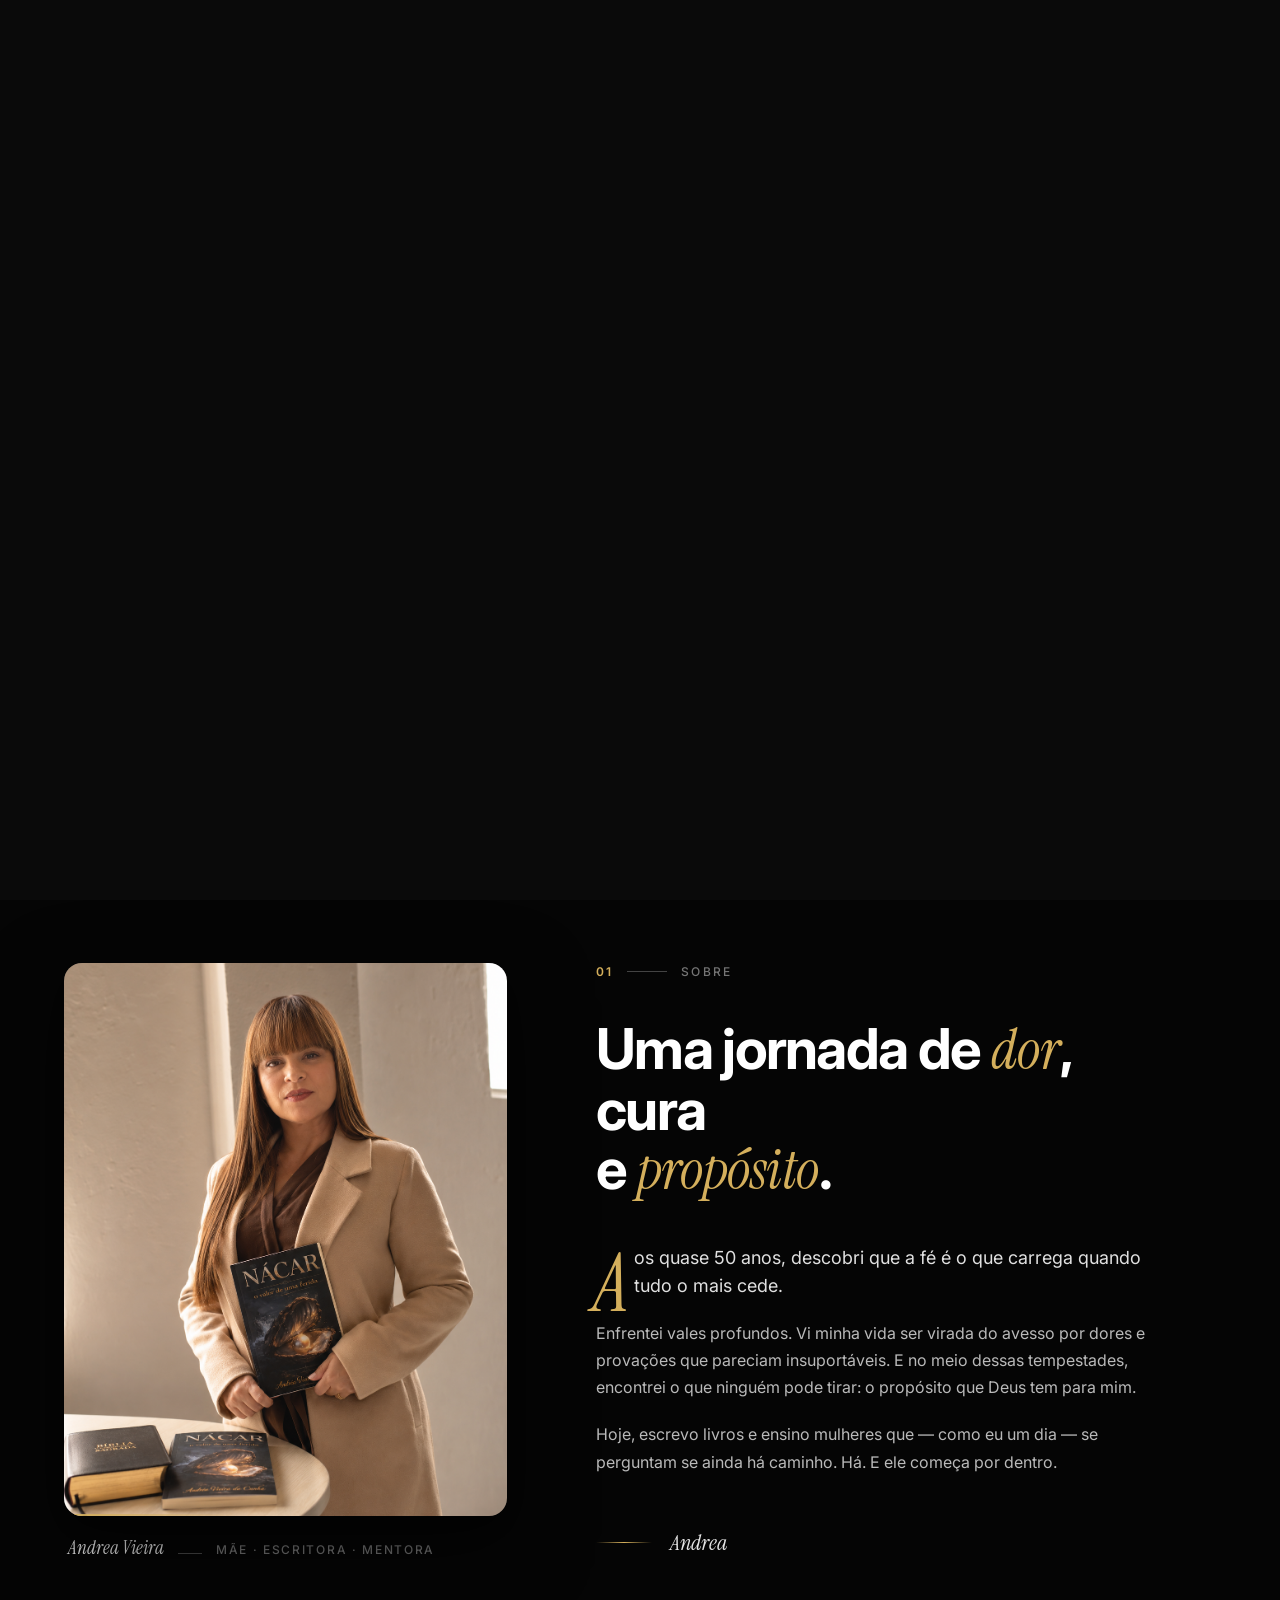
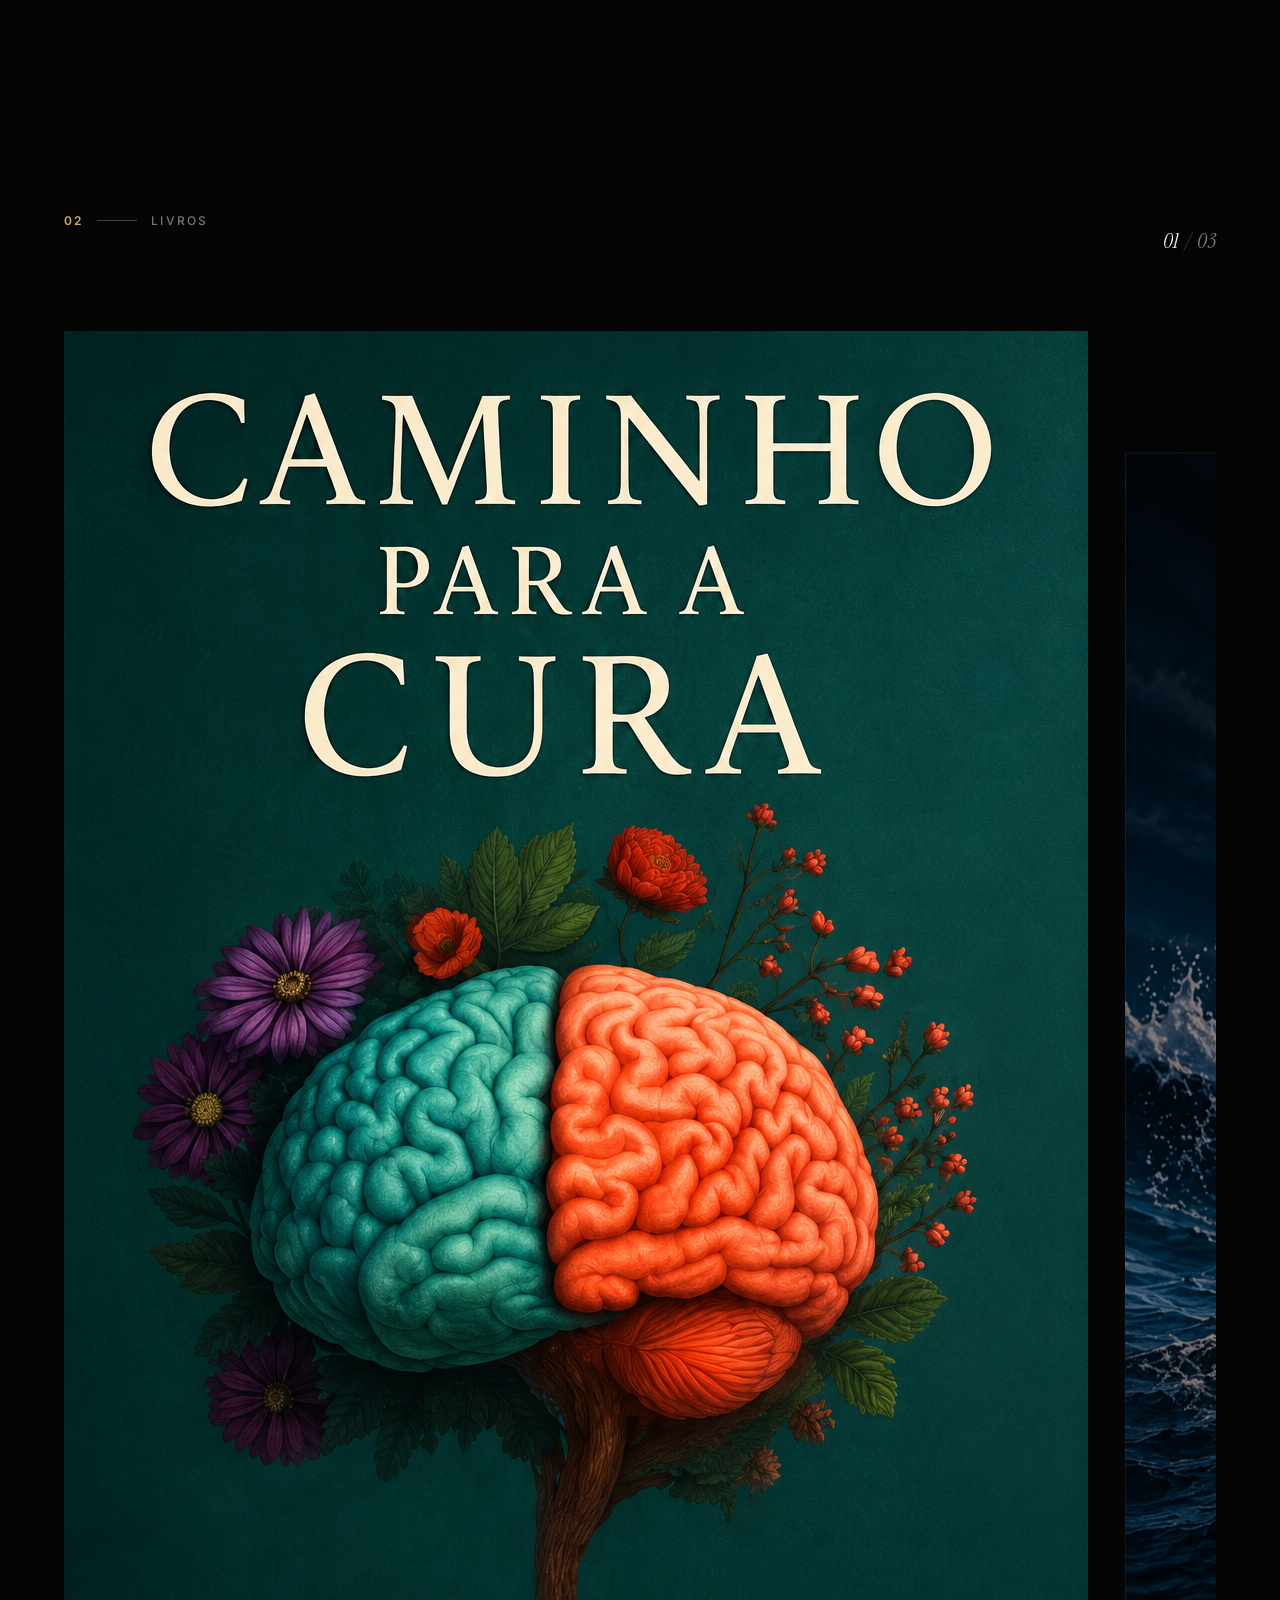
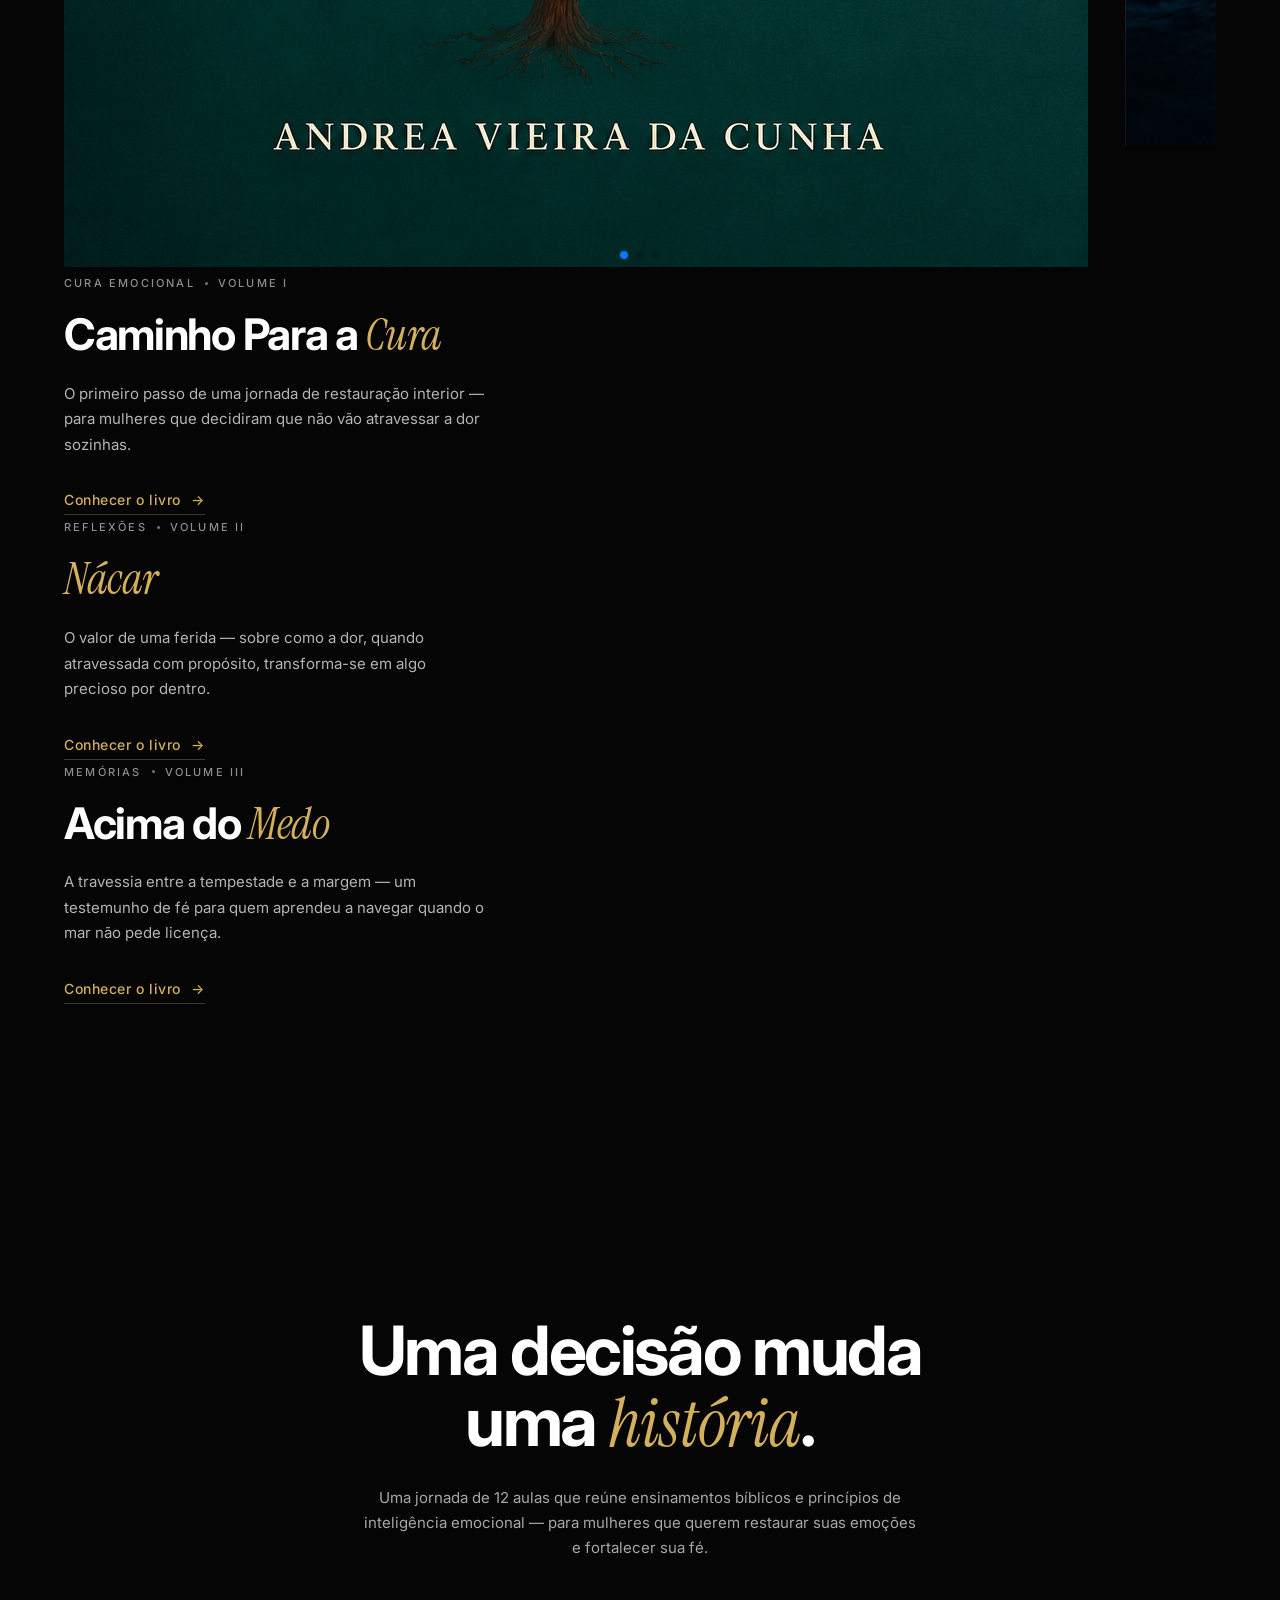
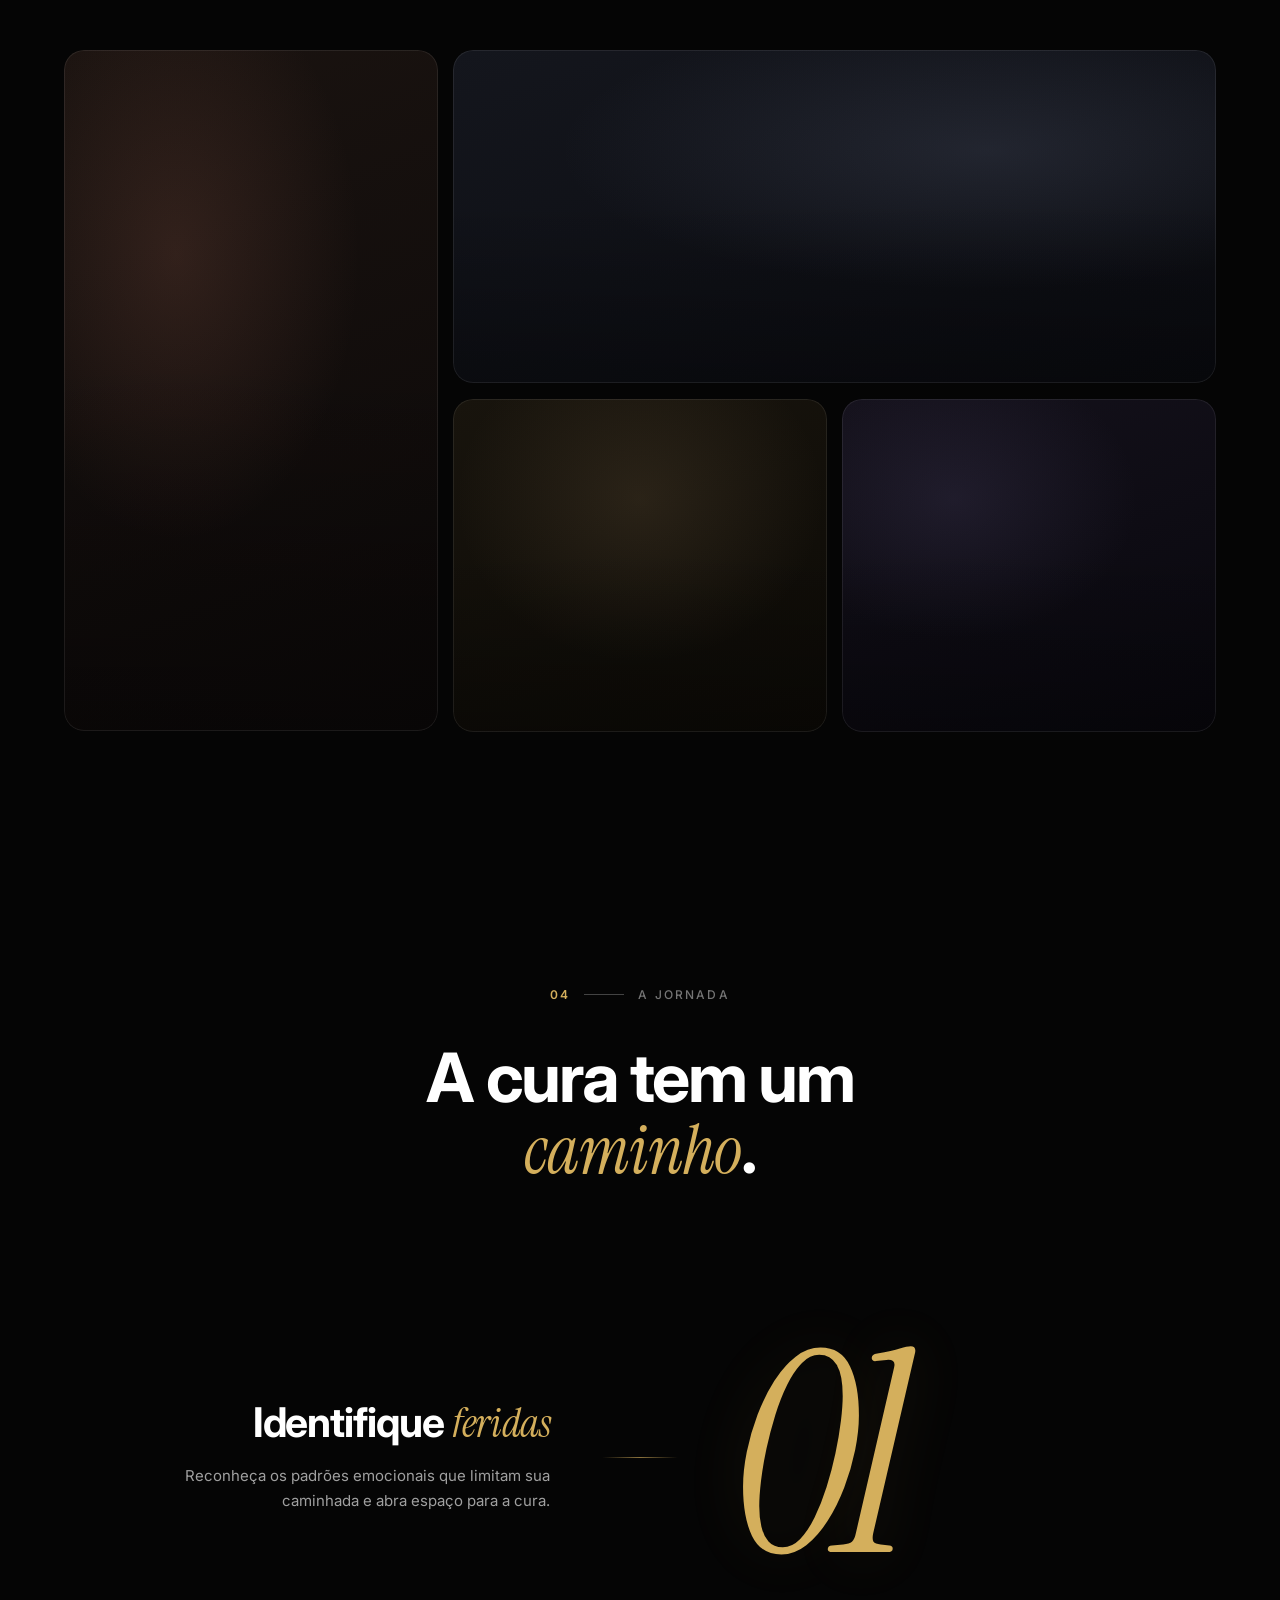
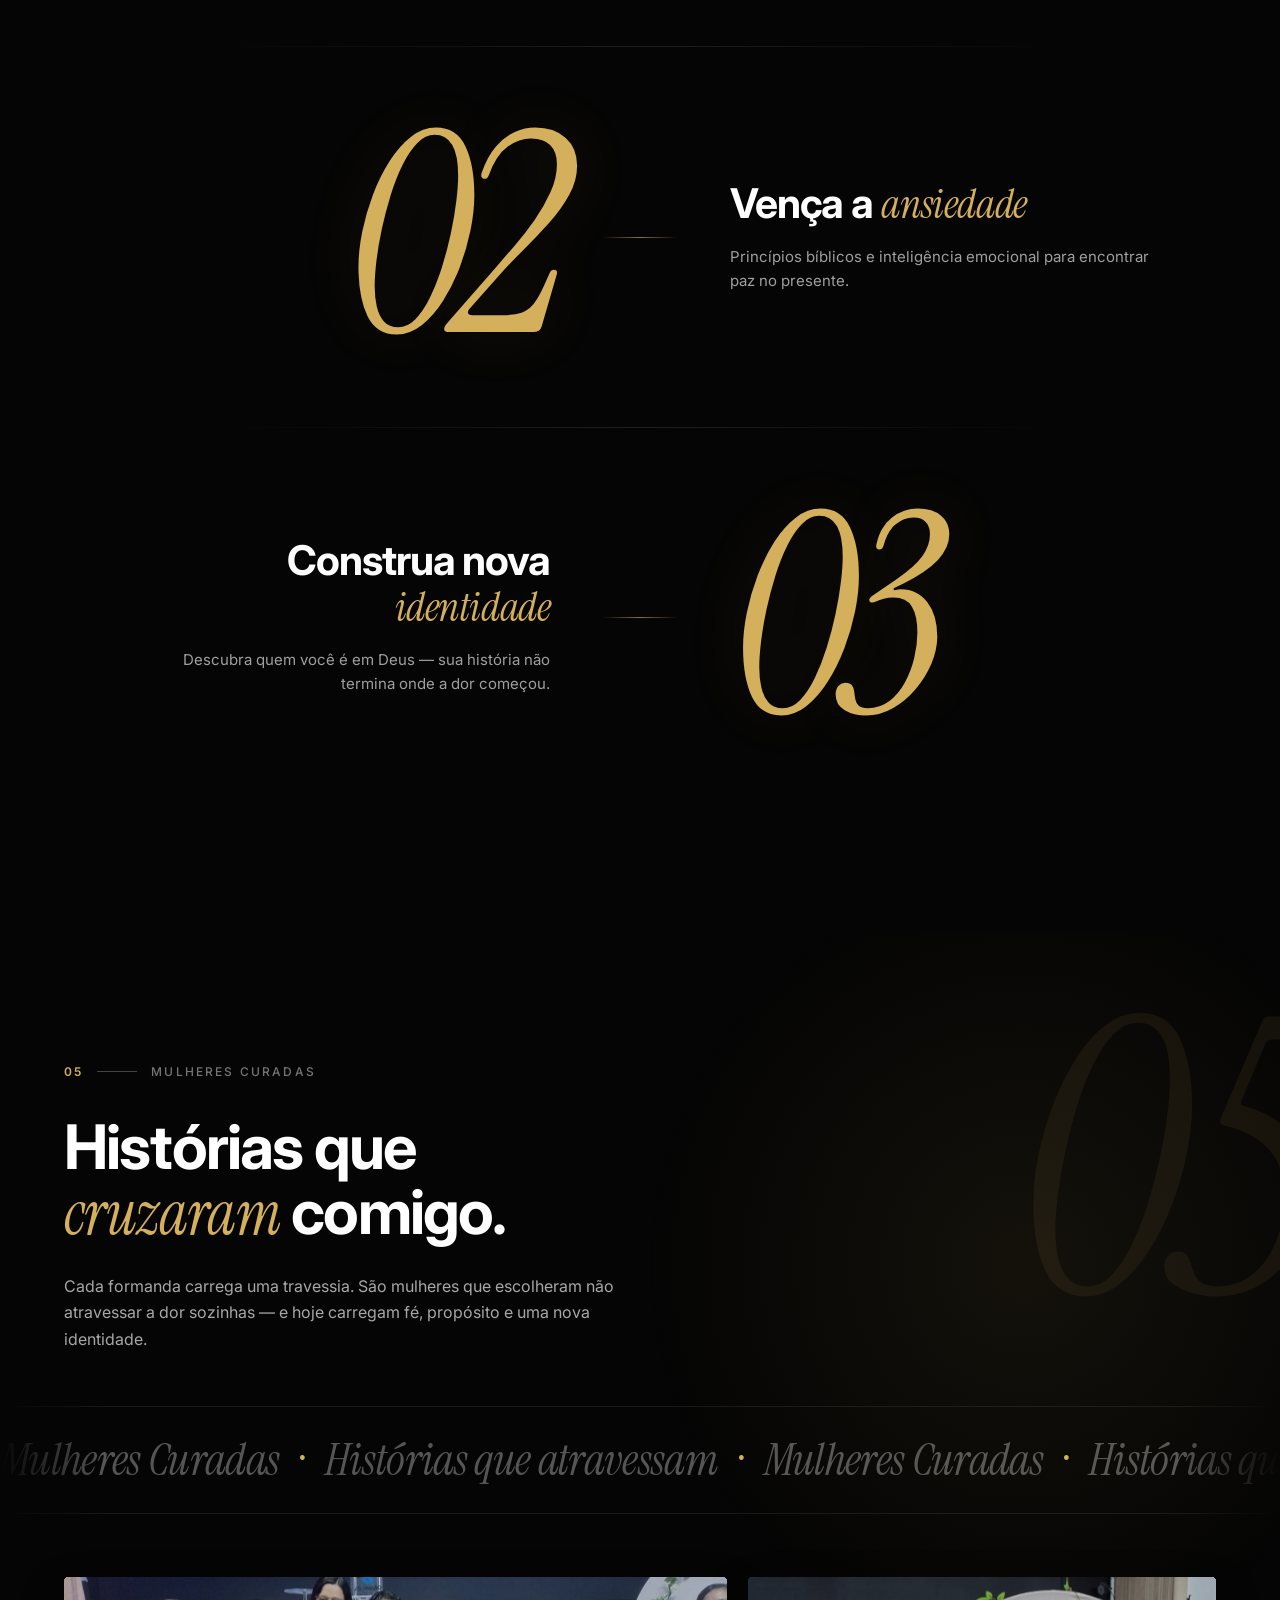
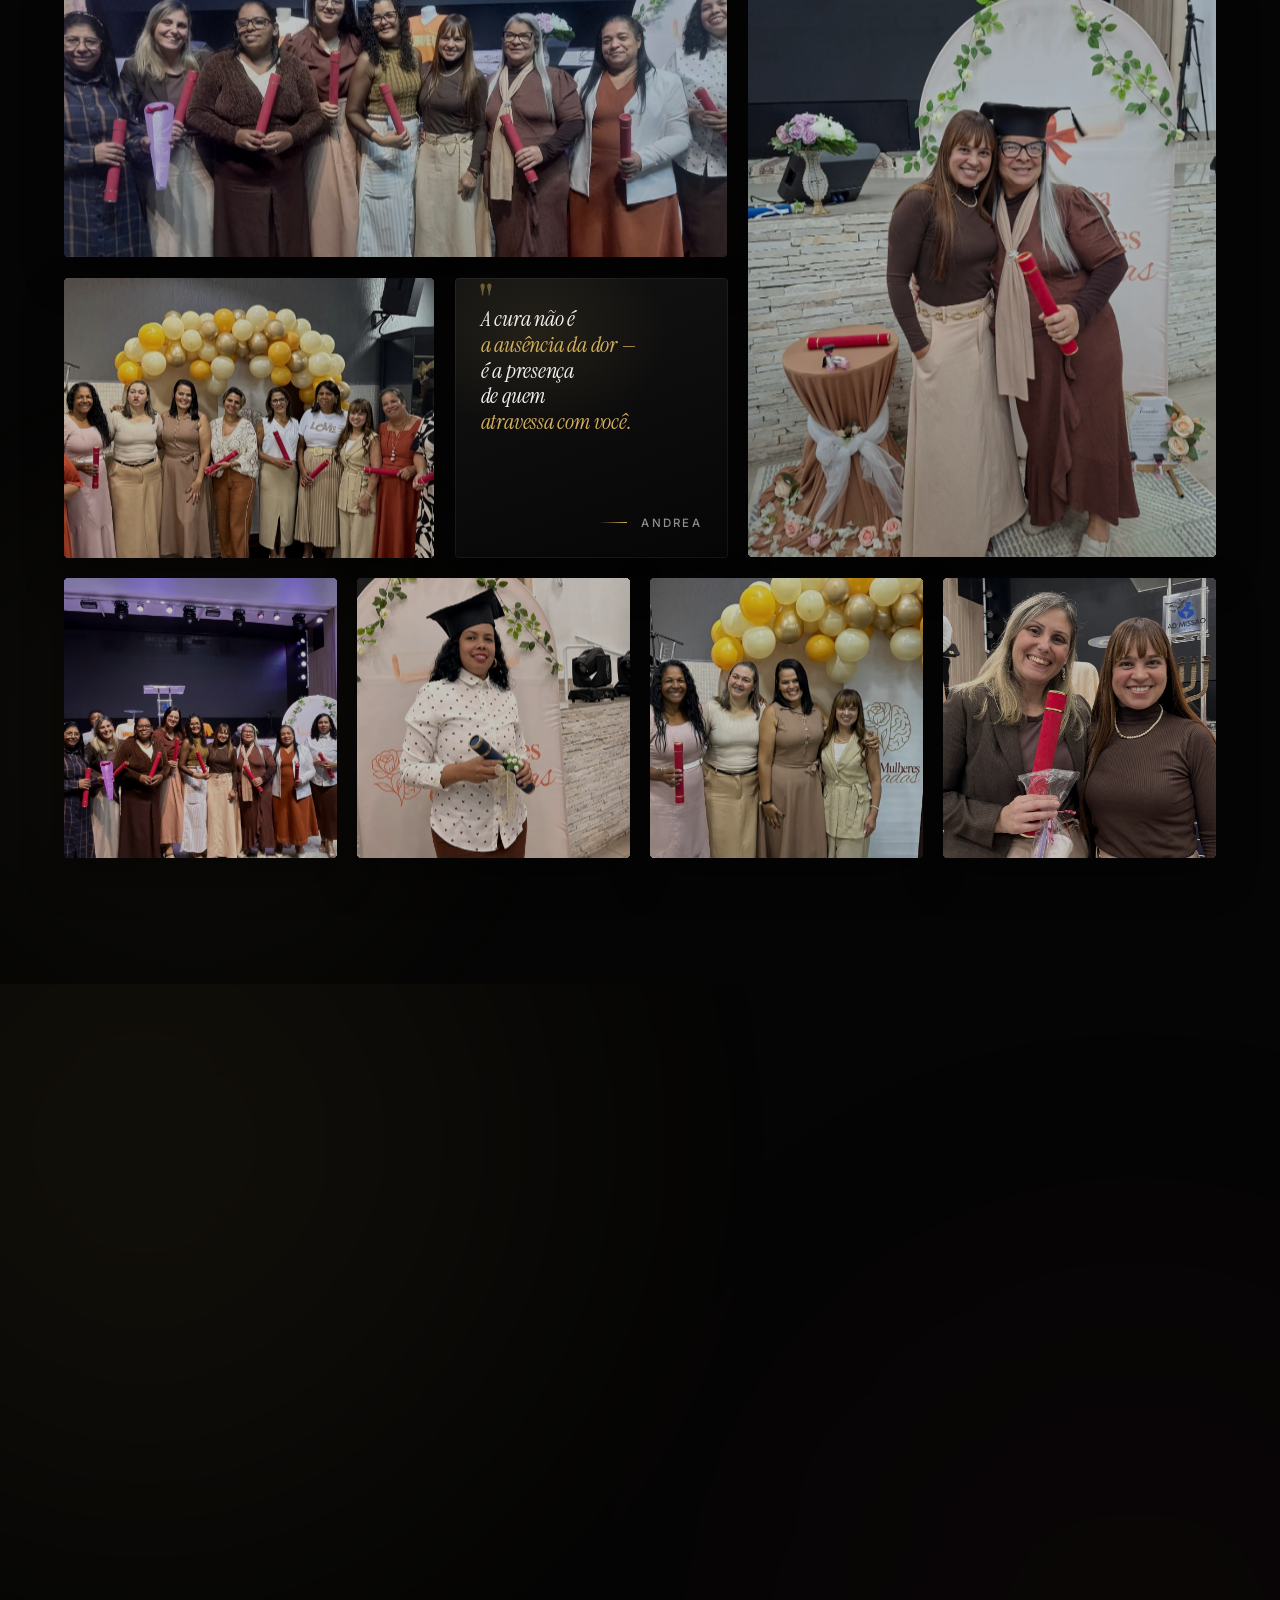
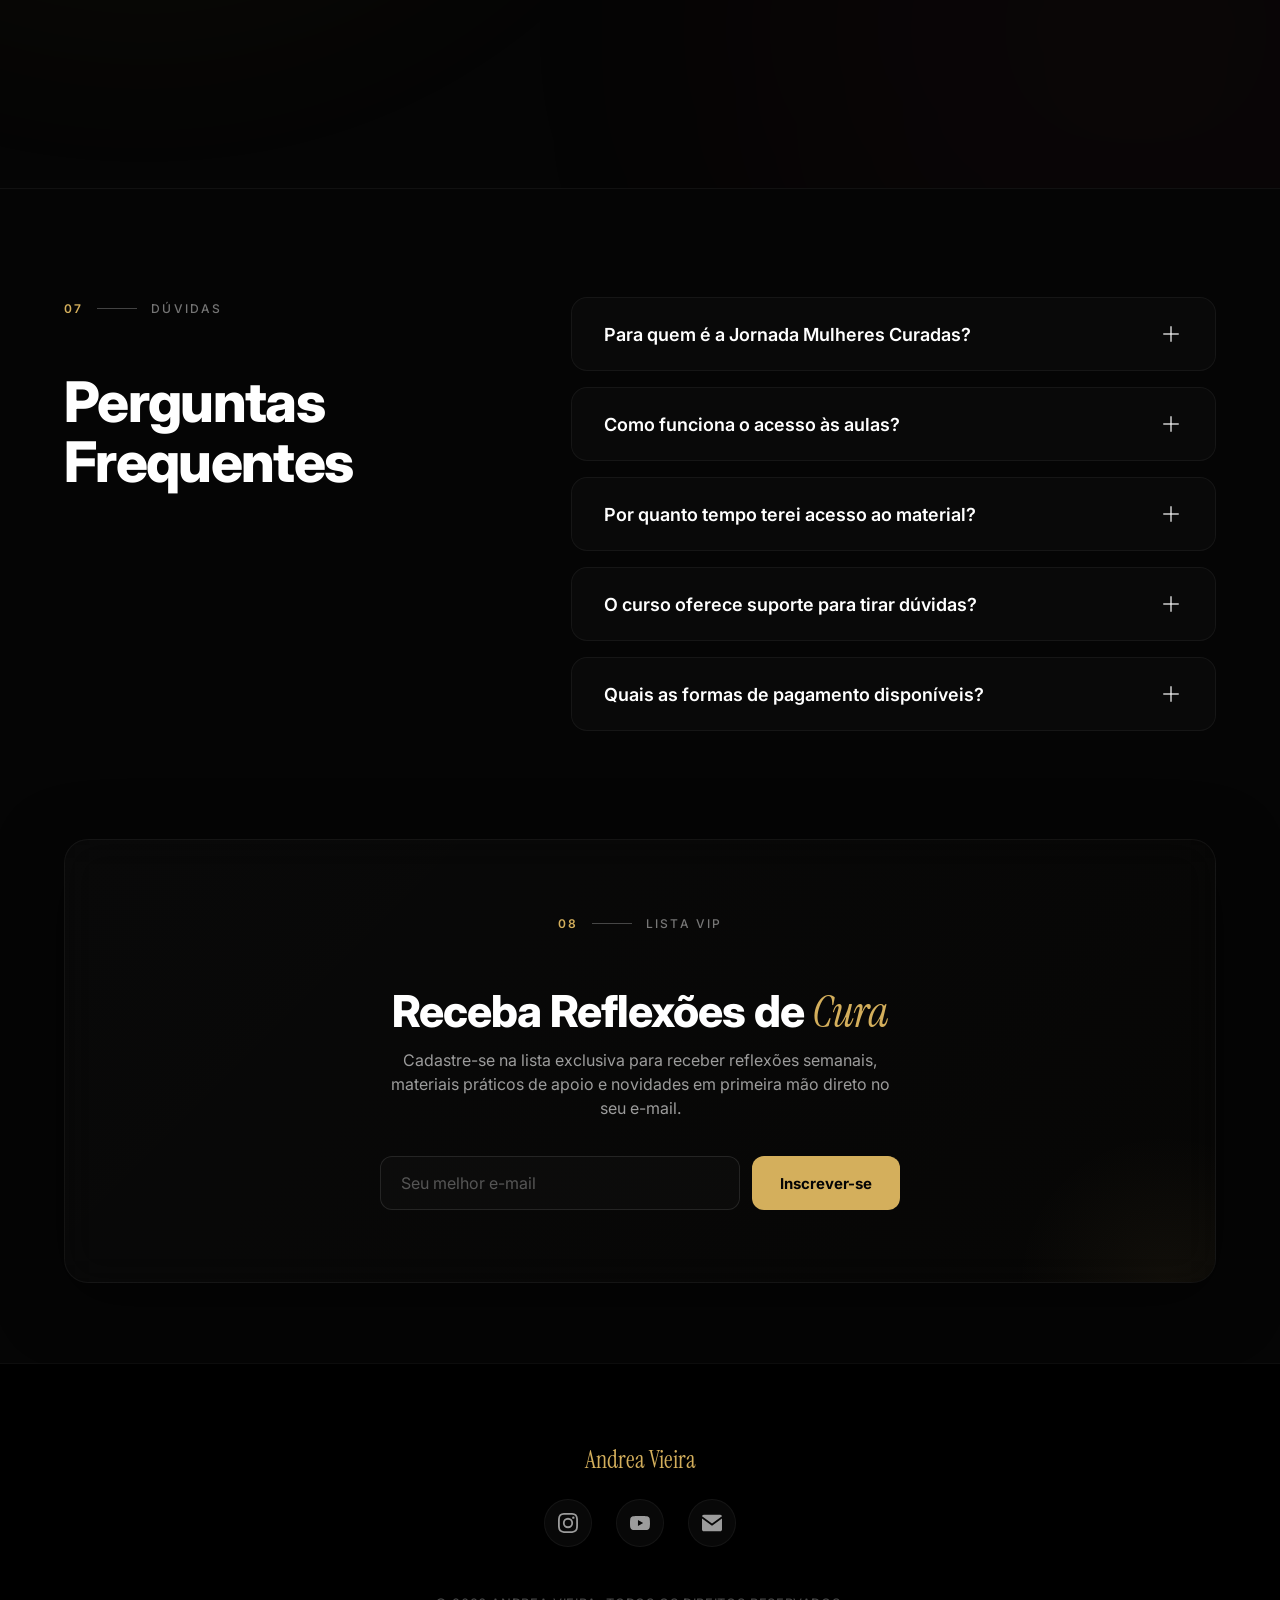
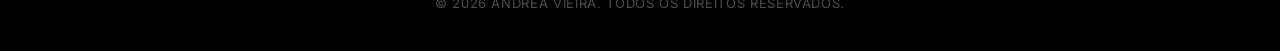
==== commit bb19c7b4: "fix: actually update html for swiper carousel, add kiwify links, and fix mobile layout ordering" ====
--- a/index.html
+++ b/index.html
@@ -91,7 +91,7 @@
         </p>
 
         <div class="actions">
-            <a href="#" class="btn btn-primary">
+            <a href="https://pay.kiwify.com.br/qpJbEqK" target="_blank" class="btn btn-primary">
                 Quero ser curada
                 <span class="arrow" aria-hidden="true">→</span>
             </a>
@@ -191,103 +191,43 @@
             </span>
         </div>
 
-        <div class="carousel" id="carousel">
-            <div class="slides">
-
-                <!-- Slide 1 -->
-                <article class="slide is-active" data-idx="0">
-                    <div class="book-cover book-cover-img">
-                        <img src="assets/livro-1.png" alt="Caminho Para Cura — Volume I">
-                    </div>
-
-                    <div class="book-info">
-                        <span class="book-meta">
-                            Cura emocional
-                            <span class="dot"></span>
-                            Volume I
-                        </span>
-                        <h3 class="book-title-h">
-                            Caminho Para a <span class="accent">Cura</span>
-                        </h3>
-                        <p class="book-desc">
-                            O primeiro passo de uma jornada de restauração interior &mdash;
-                            para mulheres que decidiram que não vão atravessar a dor sozinhas.
-                        </p>
-                        <a href="#" class="book-link">
-                            Conhecer o livro
-                            <span class="arrow" aria-hidden="true">→</span>
-                        </a>
-                    </div>
-                </article>
-
-                <!-- Slide 2 -->
-                <article class="slide" data-idx="1">
-                    <div class="book-cover book-cover-img">
-                        <img src="assets/livro-2.PNG" alt="Nácar — O Valor de uma Ferida">
-                    </div>
-
-                    <div class="book-info">
-                        <span class="book-meta">
-                            Reflexões
-                            <span class="dot"></span>
-                            Volume II
-                        </span>
-                        <h3 class="book-title-h">
-                            <span class="accent">Nácar</span>
-                        </h3>
-                        <p class="book-desc">
-                            O valor de uma ferida &mdash; sobre como a dor, quando atravessada
-                            com propósito, transforma-se em algo precioso por dentro.
-                        </p>
-                        <a href="#" class="book-link">
-                            Conhecer o livro
-                            <span class="arrow" aria-hidden="true">→</span>
-                        </a>
-                    </div>
-                </article>
-
-                <!-- Slide 3 -->
-                <article class="slide" data-idx="2">
-                    <div class="book-cover book-cover-img">
-                        <img src="assets/livro-3.PNG" alt="Acima do Medo">
-                    </div>
-
-                    <div class="book-info">
-                        <span class="book-meta">
-                            Memórias
-                            <span class="dot"></span>
-                            Volume III
-                        </span>
-                        <h3 class="book-title-h">
-                            Acima do <span class="accent">Medo</span>
-                        </h3>
-                        <p class="book-desc">
-                            A travessia entre a tempestade e a margem &mdash; um testemunho
-                            de fé para quem aprendeu a navegar quando o mar não pede licença.
-                        </p>
-                        <a href="#" class="book-link">
-                            Conhecer o livro
-                            <span class="arrow" aria-hidden="true">→</span>
-                        </a>
-                    </div>
-                </article>
-
-            </div>
-
-            <div class="carousel-controls">
-                <button class="ctrl-arrow" data-action="prev" aria-label="Livro anterior">
-                    <svg viewBox="0 0 24 24"><path d="M15.5 4l-8 8 8 8 1.4-1.4L11.3 12l5.6-6.6z"/></svg>
-                </button>
-                <div class="dots">
-                    <button class="dot is-active" data-idx="0" aria-label="Livro 1"></button>
-                    <button class="dot" data-idx="1" aria-label="Livro 2"></button>
-                    <button class="dot" data-idx="2" aria-label="Livro 3"></button>
-                </div>
-                <button class="ctrl-arrow" data-action="next" aria-label="Próximo livro">
-                    <svg viewBox="0 0 24 24"><path d="M8.5 4l8 8-8 8L7.1 18.6 12.7 12 7.1 5.4z"/></svg>
-                </button>
-            </div>
-
+        <div class="swiper mySwiper">
+            <div class="swiper-wrapper">
+                <div class="swiper-slide">
+                    <img src="assets/livro-1.png" alt="Caminho Para Cura — Volume I">
+                </div>
+                <div class="swiper-slide">
+                    <img src="assets/livro-2.PNG" alt="Nácar — O Valor de uma Ferida">
+                </div>
+                <div class="swiper-slide">
+                    <img src="assets/livro-3.PNG" alt="Acima do Medo">
+                </div>
+            </div>
+            <div class="swiper-pagination"></div>
+        </div>
+        
+        <div class="books-text-container">
+            <!-- Text 1 -->
+            <div class="book-info is-active" data-idx="0">
+                <span class="book-meta">Cura emocional <span class="dot"></span> Volume I</span>
+                <h3 class="book-title-h">Caminho Para a <span class="accent">Cura</span></h3>
+                <p class="book-desc">O primeiro passo de uma jornada de restauração interior &mdash; para mulheres que decidiram que não vão atravessar a dor sozinhas.</p>
+                <a href="https://pay.kiwify.com.br/qpJbEqK" target="_blank" class="book-link">Conhecer o livro <span class="arrow" aria-hidden="true">→</span></a>
+            </div>
+            <!-- Text 2 -->
+            <div class="book-info" data-idx="1">
+                <span class="book-meta">Reflexões <span class="dot"></span> Volume II</span>
+                <h3 class="book-title-h"><span class="accent">Nácar</span></h3>
+                <p class="book-desc">O valor de uma ferida &mdash; sobre como a dor, quando atravessada com propósito, transforma-se em algo precioso por dentro.</p>
+                <a href="https://pay.kiwify.com.br/qpJbEqK" target="_blank" class="book-link">Conhecer o livro <span class="arrow" aria-hidden="true">→</span></a>
+            </div>
+            <!-- Text 3 -->
+            <div class="book-info" data-idx="2">
+                <span class="book-meta">Memórias <span class="dot"></span> Volume III</span>
+                <h3 class="book-title-h">Acima do <span class="accent">Medo</span></h3>
+                <p class="book-desc">A travessia entre a tempestade e a margem &mdash; um testemunho de fé para quem aprendeu a navegar quando o mar não pede licença.</p>
+                <a href="https://pay.kiwify.com.br/qpJbEqK" target="_blank" class="book-link">Conhecer o livro <span class="arrow" aria-hidden="true">→</span></a>
+            </div>
         </div>
 
     </div>
@@ -321,7 +261,7 @@
             <img src="assets/jornada.jpg" alt="A jornada" loading="lazy"
                  onerror="this.style.display='none'">
             <div class="gallery-overlay">
-                <span class="gallery-label">A Jornada</span>
+                <span class="gallery-caption">A jornada</span>
             </div>
         </a>
 
@@ -329,7 +269,7 @@
             <img src="assets/estudo.jpg" alt="Estudo" loading="lazy"
                  onerror="this.style.display='none'">
             <div class="gallery-overlay">
-                <span class="gallery-label">Estudo</span>
+                <span class="gallery-caption">Estudo</span>
             </div>
         </a>
 
@@ -337,7 +277,7 @@
             <img src="assets/cura.jpg" alt="Cura" loading="lazy"
                  onerror="this.style.display='none'">
             <div class="gallery-overlay">
-                <span class="gallery-label">Cura</span>
+                <span class="gallery-caption">Cura</span>
             </div>
         </a>
 
@@ -345,7 +285,7 @@
             <img src="assets/comunidade.jpg" alt="Comunidade" loading="lazy"
                  onerror="this.style.display='none'">
             <div class="gallery-overlay">
-                <span class="gallery-label">Comunidade</span>
+                <span class="gallery-caption">Comunidade</span>
             </div>
         </a>
     </div>
@@ -766,10 +706,10 @@
 <footer class="main-footer">
     <div class="footer-logo">Andrea Vieira</div>
     <div class="footer-socials">
-        <a href="#" aria-label="Instagram" target="_blank">
+        <a href="https://instagram.com/andrea.vieira" target="_blank" aria-label="Instagram">
             <svg viewBox="0 0 24 24"><path d="M12 2.163c3.204 0 3.584.012 4.85.07 3.252.148 4.771 1.691 4.919 4.919.058 1.265.069 1.645.069 4.849 0 3.205-.012 3.584-.069 4.849-.149 3.225-1.664 4.771-4.919 4.919-1.266.058-1.644.07-4.85.07-3.204 0-3.584-.012-4.849-.07-3.26-.149-4.771-1.699-4.919-4.92-.058-1.265-.07-1.644-.07-4.849 0-3.204.013-3.583.07-4.849.149-3.227 1.664-4.771 4.919-4.919 1.266-.057 1.645-.069 4.849-.069zM12 0C8.741 0 8.333.014 7.053.072 2.695.272.273 2.69.073 7.052.014 8.333 0 8.741 0 12c0 3.259.014 3.668.072 4.948.2 4.358 2.618 6.78 6.98 6.98C8.333 23.986 8.741 24 12 24c3.259 0 3.668-.014 4.948-.072 4.354-.2 6.782-2.618 6.979-6.98.059-1.28.073-1.689.073-4.948 0-3.259-.014-3.667-.072-4.947-.196-4.354-2.617-6.78-6.979-6.98C15.668.014 15.259 0 12 0zm0 5.838a6.162 6.162 0 100 12.324 6.162 6.162 0 000-12.324zM12 16a4 4 0 110-8 4 4 0 010 8zm6.406-11.845a1.44 1.44 0 100 2.881 1.44 1.44 0 000-2.881z"/></svg>
         </a>
-        <a href="#" aria-label="YouTube" target="_blank">
+        <a href="https://youtube.com/@andrea.vieira" target="_blank" aria-label="YouTube">
             <svg viewBox="0 0 24 24"><path d="M23.498 6.186a3.016 3.016 0 0 0-2.122-2.136C19.505 3.5 12 3.5 12 3.5s-7.505 0-9.377.55a3.016 3.016 0 0 0-2.122 2.136C0 8.07 0 12 0 12s0 3.93.501 5.814a3.016 3.016 0 0 0 2.122 2.136c1.871.55 9.377.55 9.377.55s7.505 0 9.377-.55a3.016 3.016 0 0 0 2.122-2.136C24 15.93 24 12 24 12s0-3.93-.502-5.814zM9.545 15.568V8.432L15.818 12l-6.273 3.568z"/></svg>
         </a>
         <a href="mailto:contato@andreavieira.com" aria-label="E-mail">
--- a/css/style.css
+++ b/css/style.css
@@ -1659,10 +1659,11 @@
         .hero-media { justify-self: center; max-width: 420px; }
 
         .about-inner {
-            grid-template-columns: 1fr;
+            display: flex;
+            flex-direction: column-reverse;
             gap: 56px;
         }
-        .about-media { margin: 0 auto; order: 2; }
+        .about-media { margin: 0 auto; }
 
         .slide {
             grid-template-columns: 1fr;
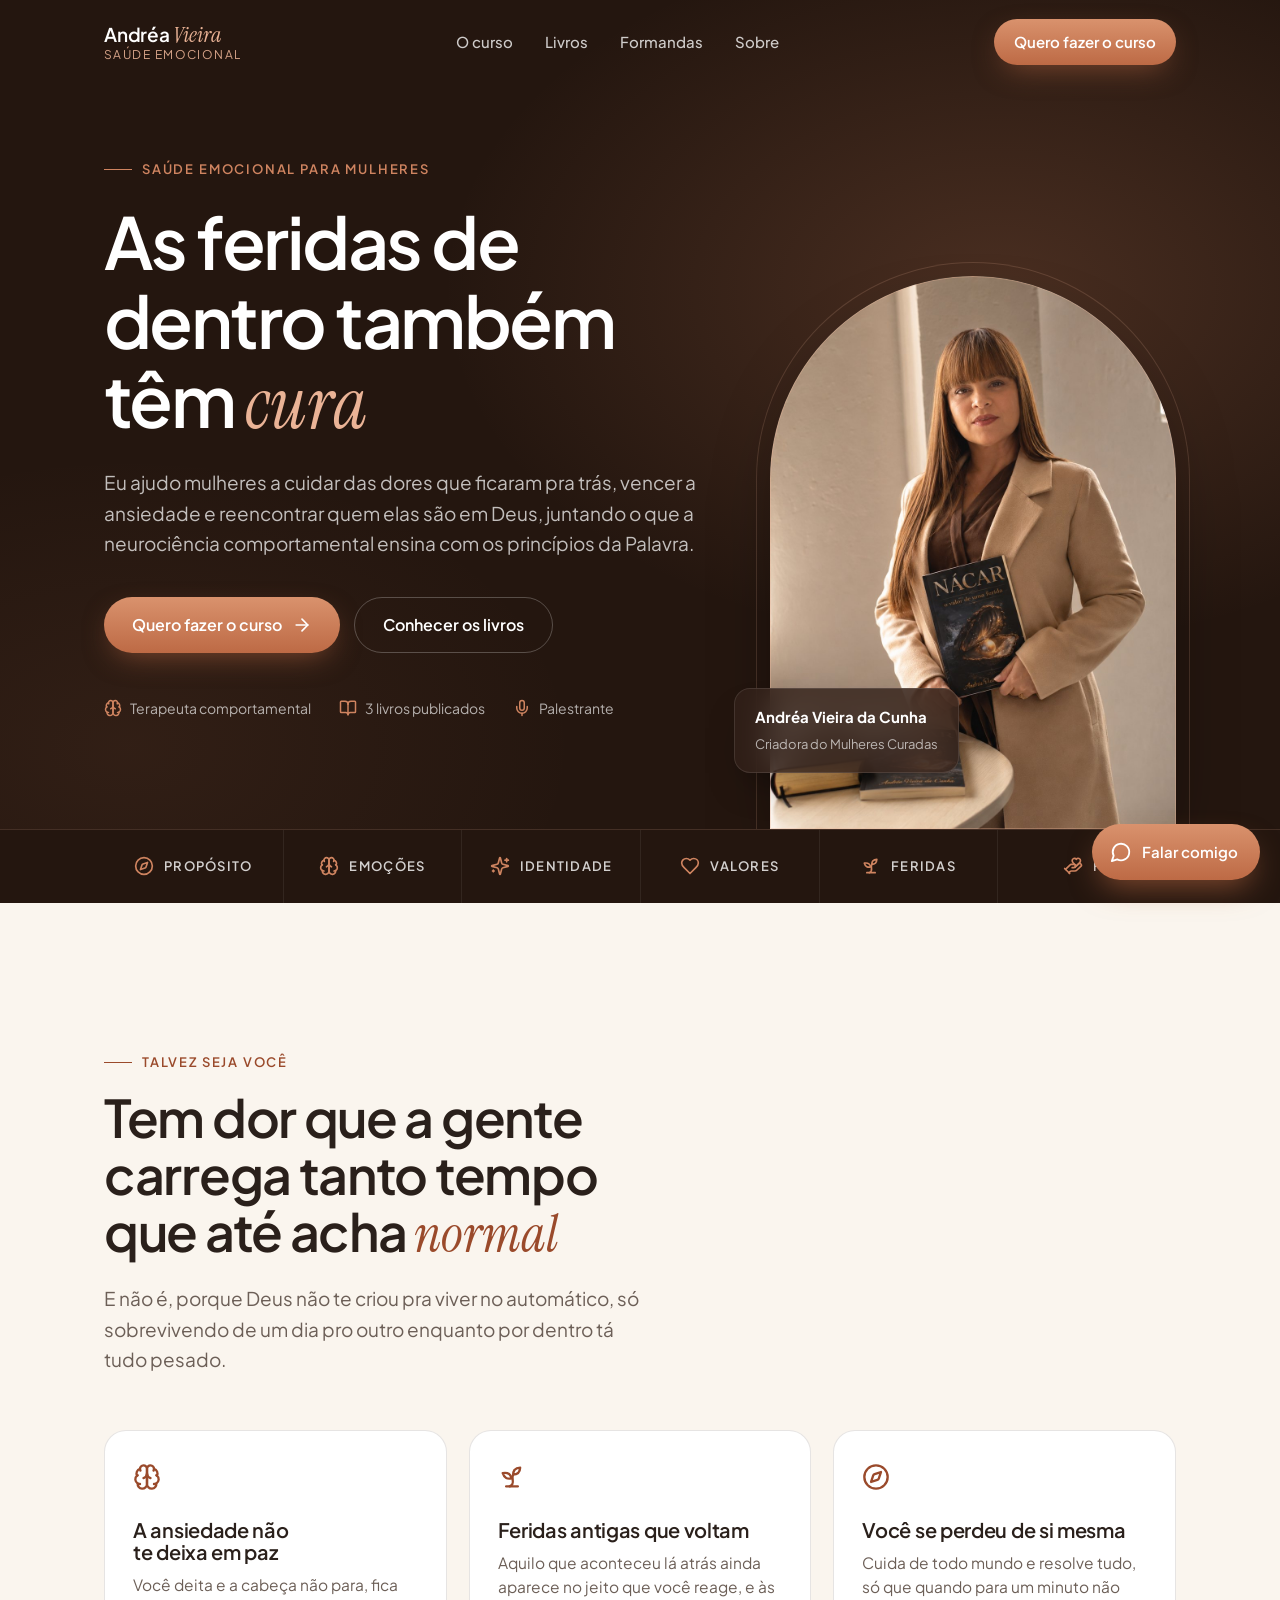
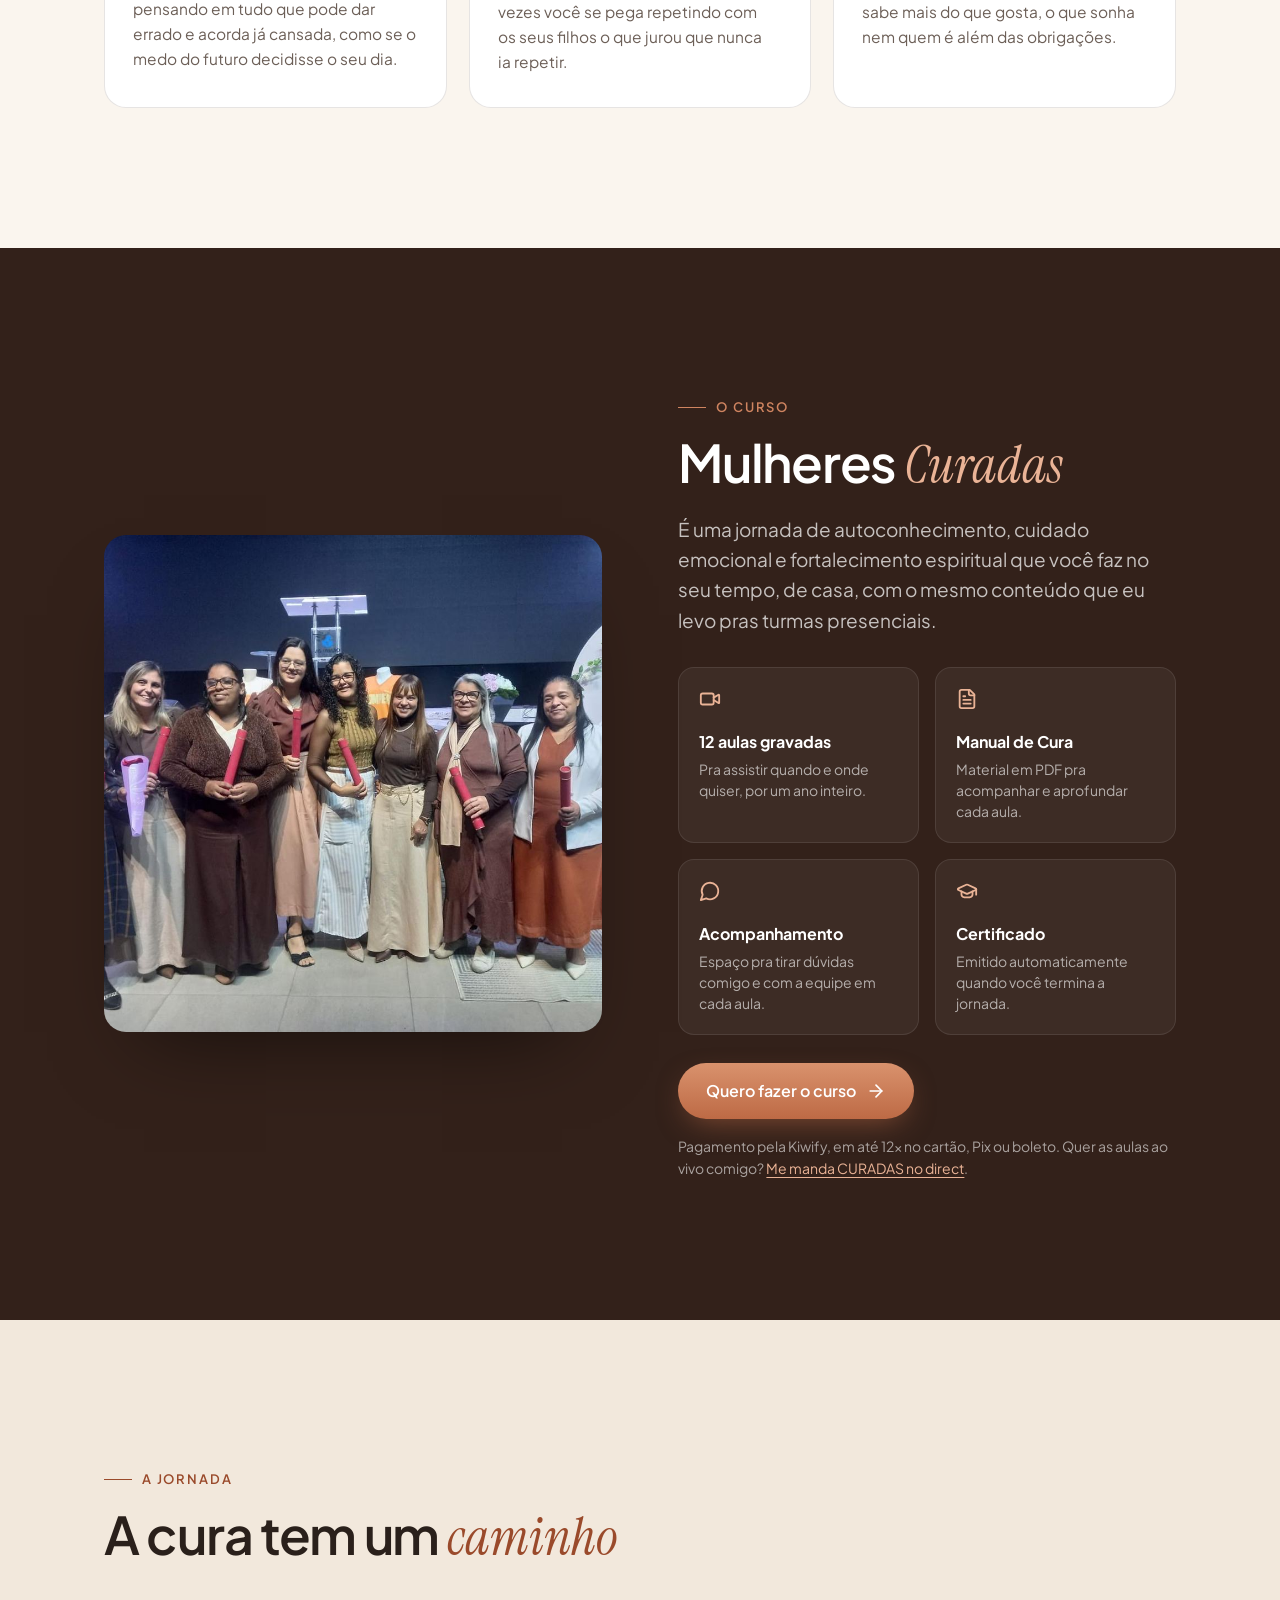
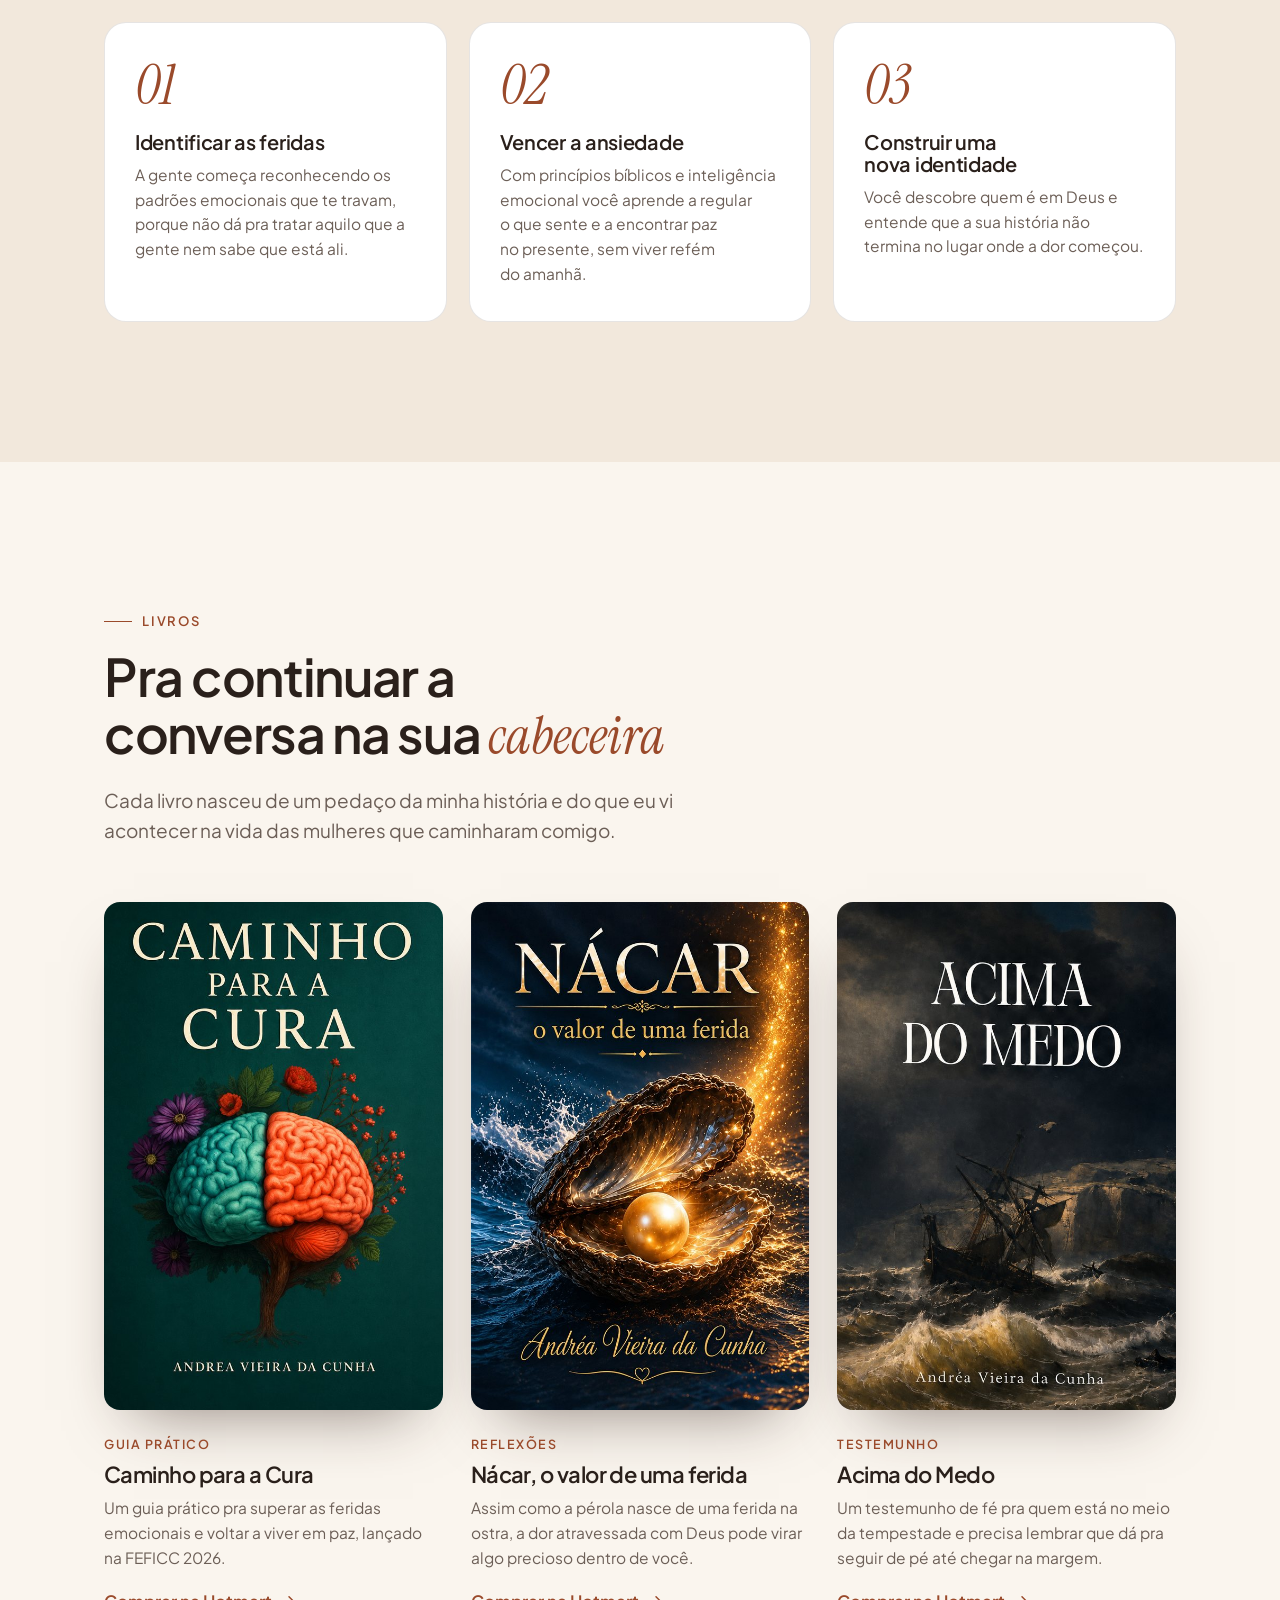
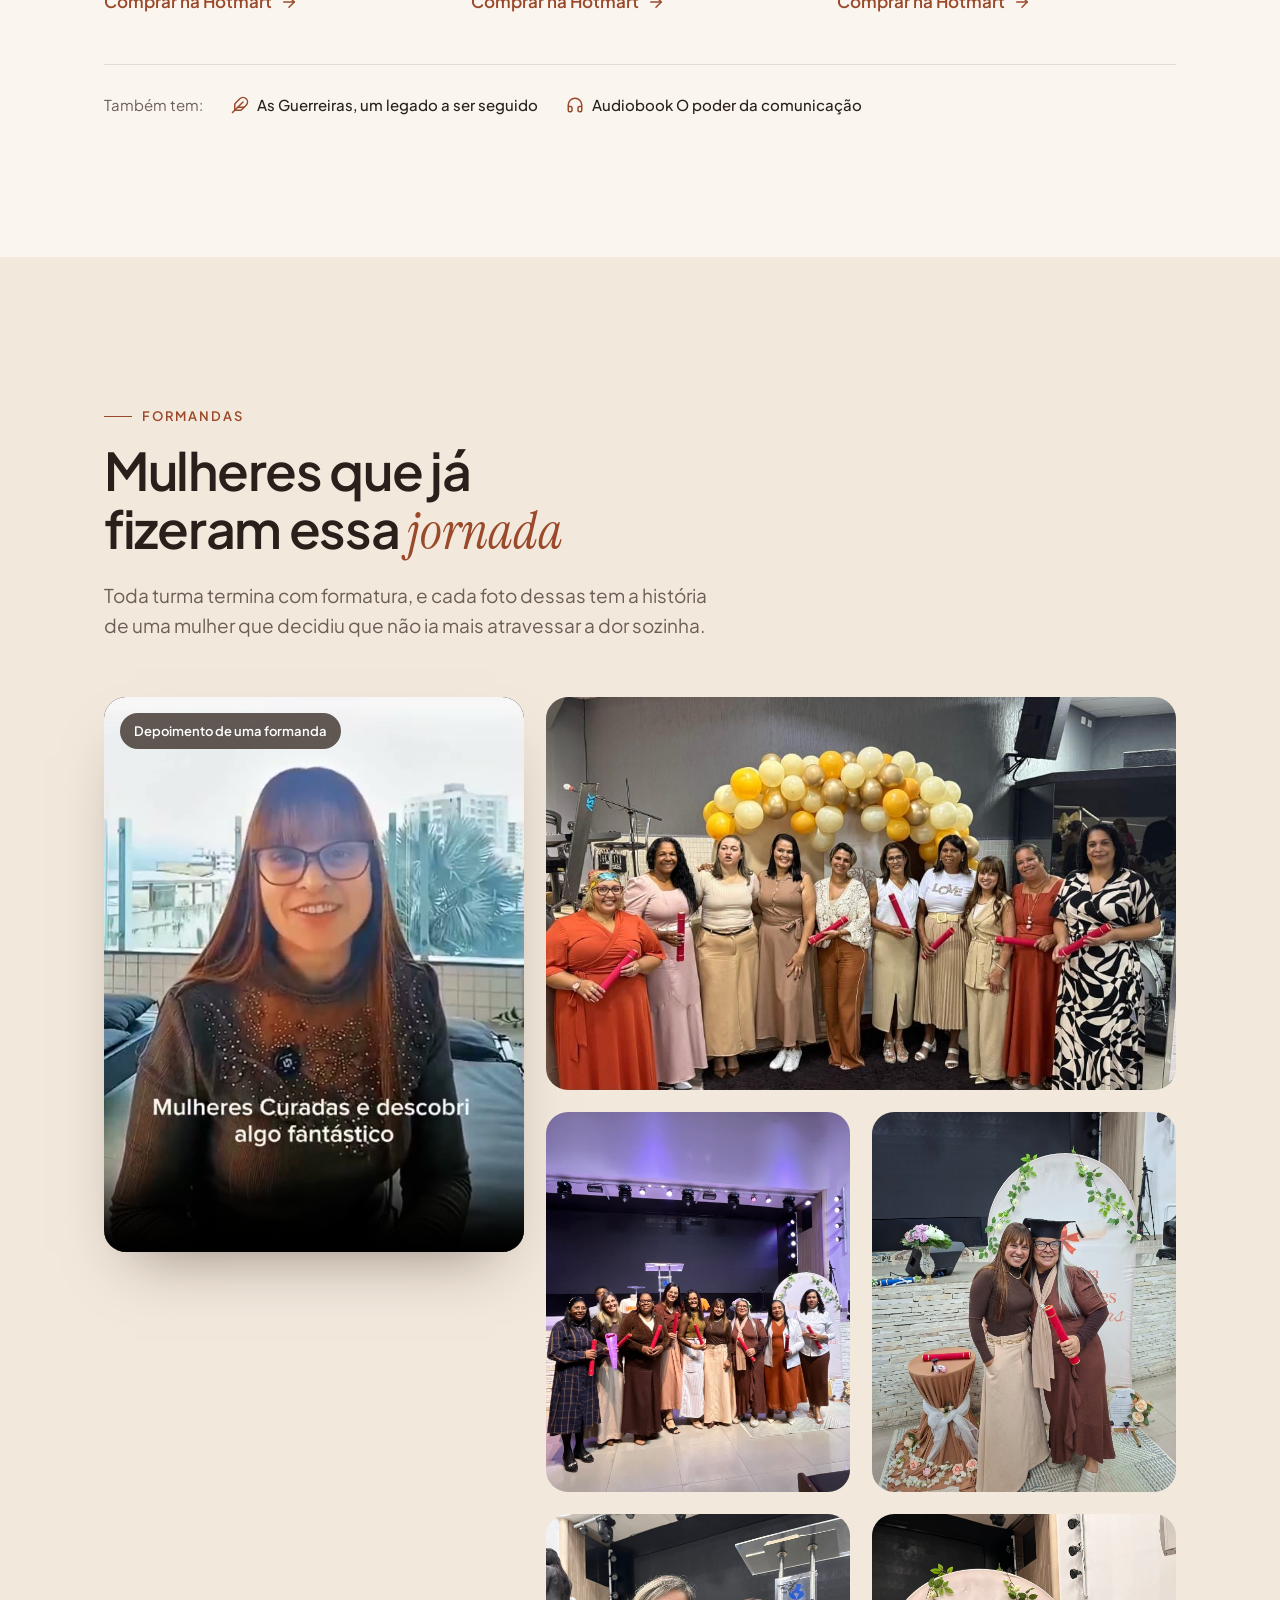
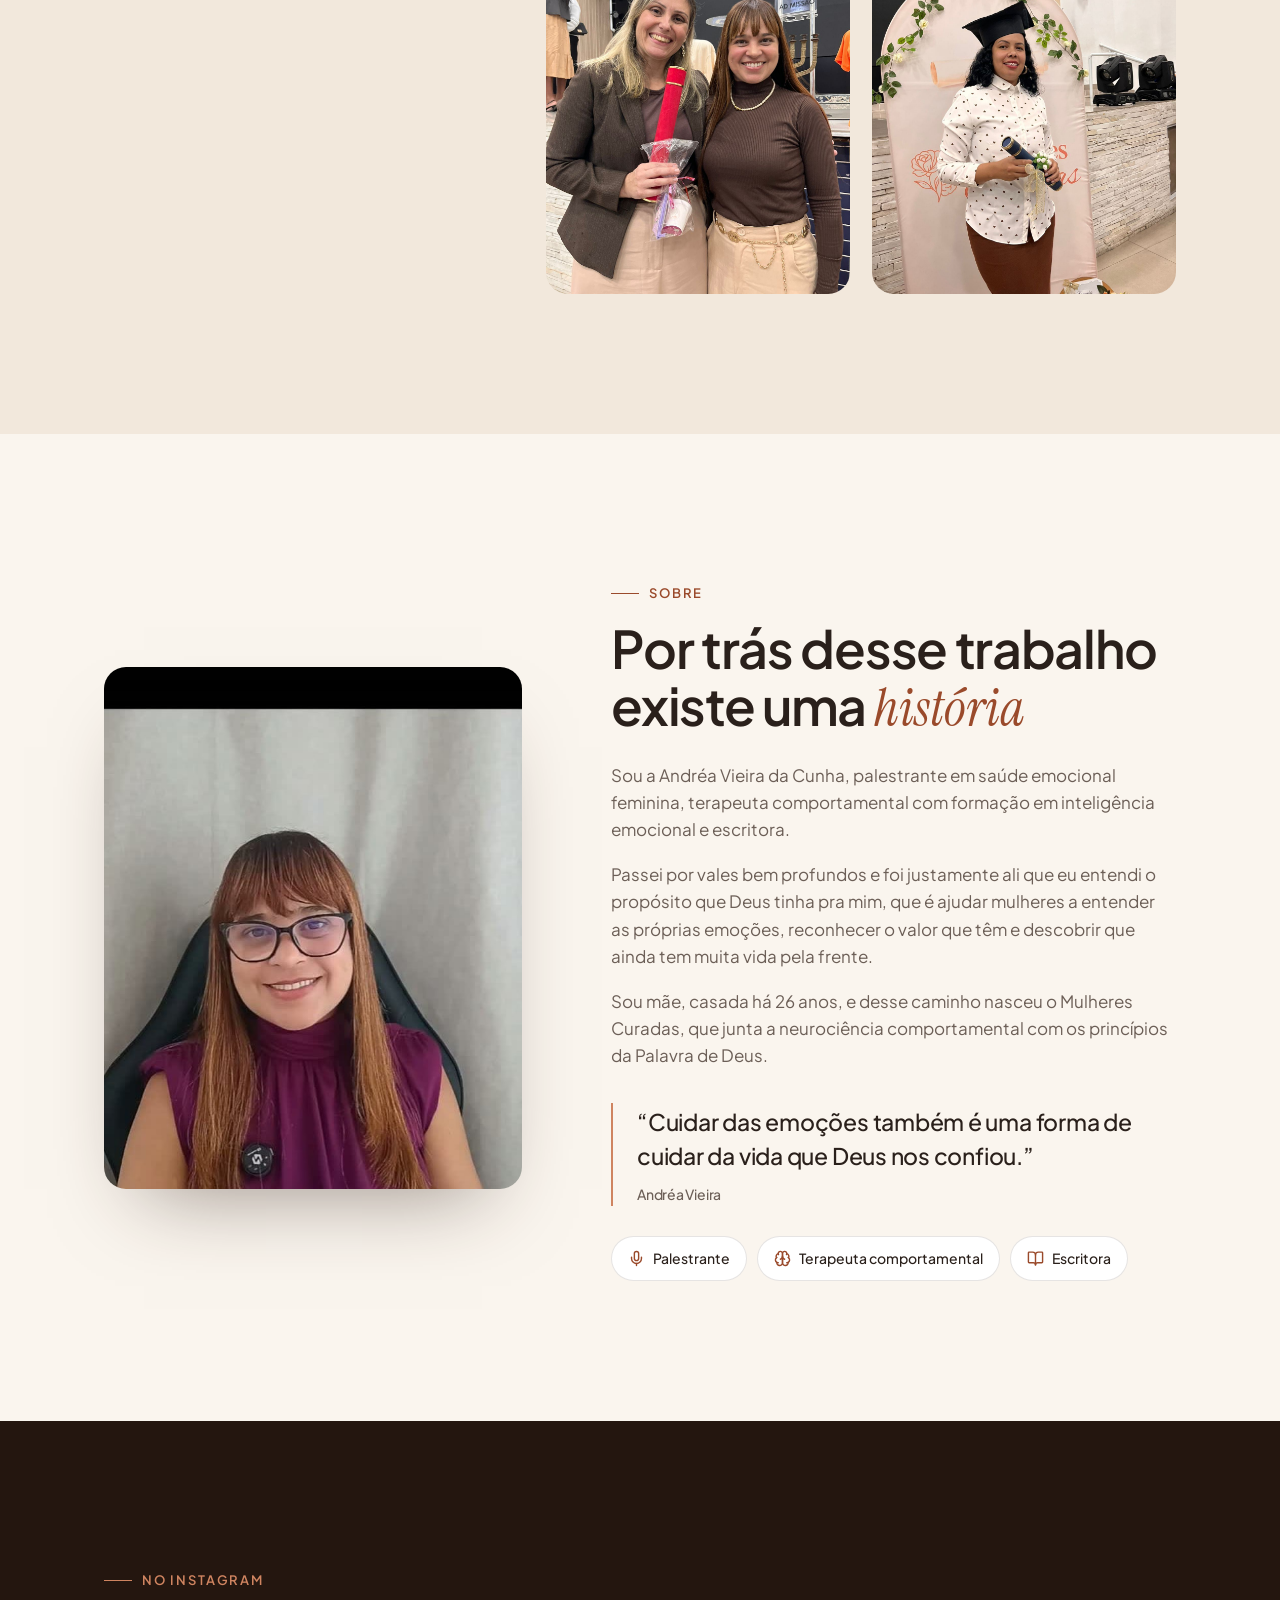
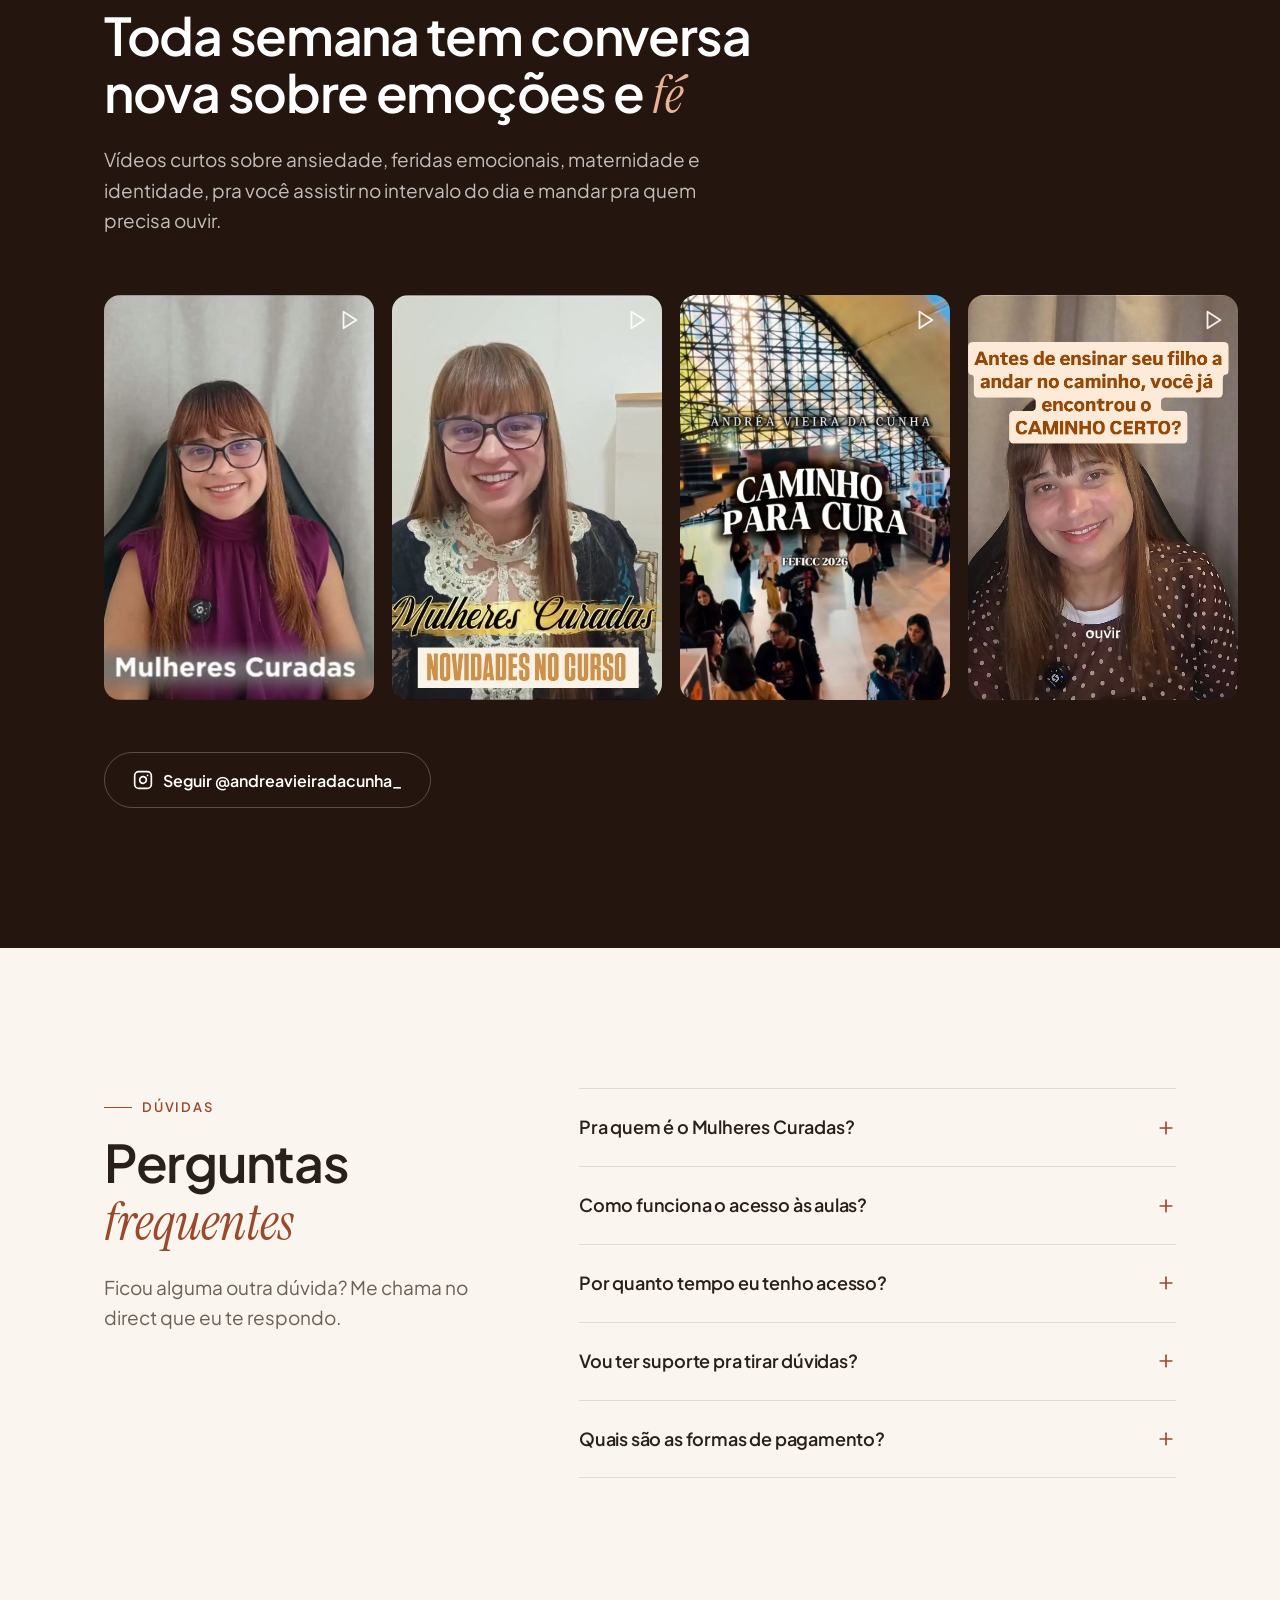
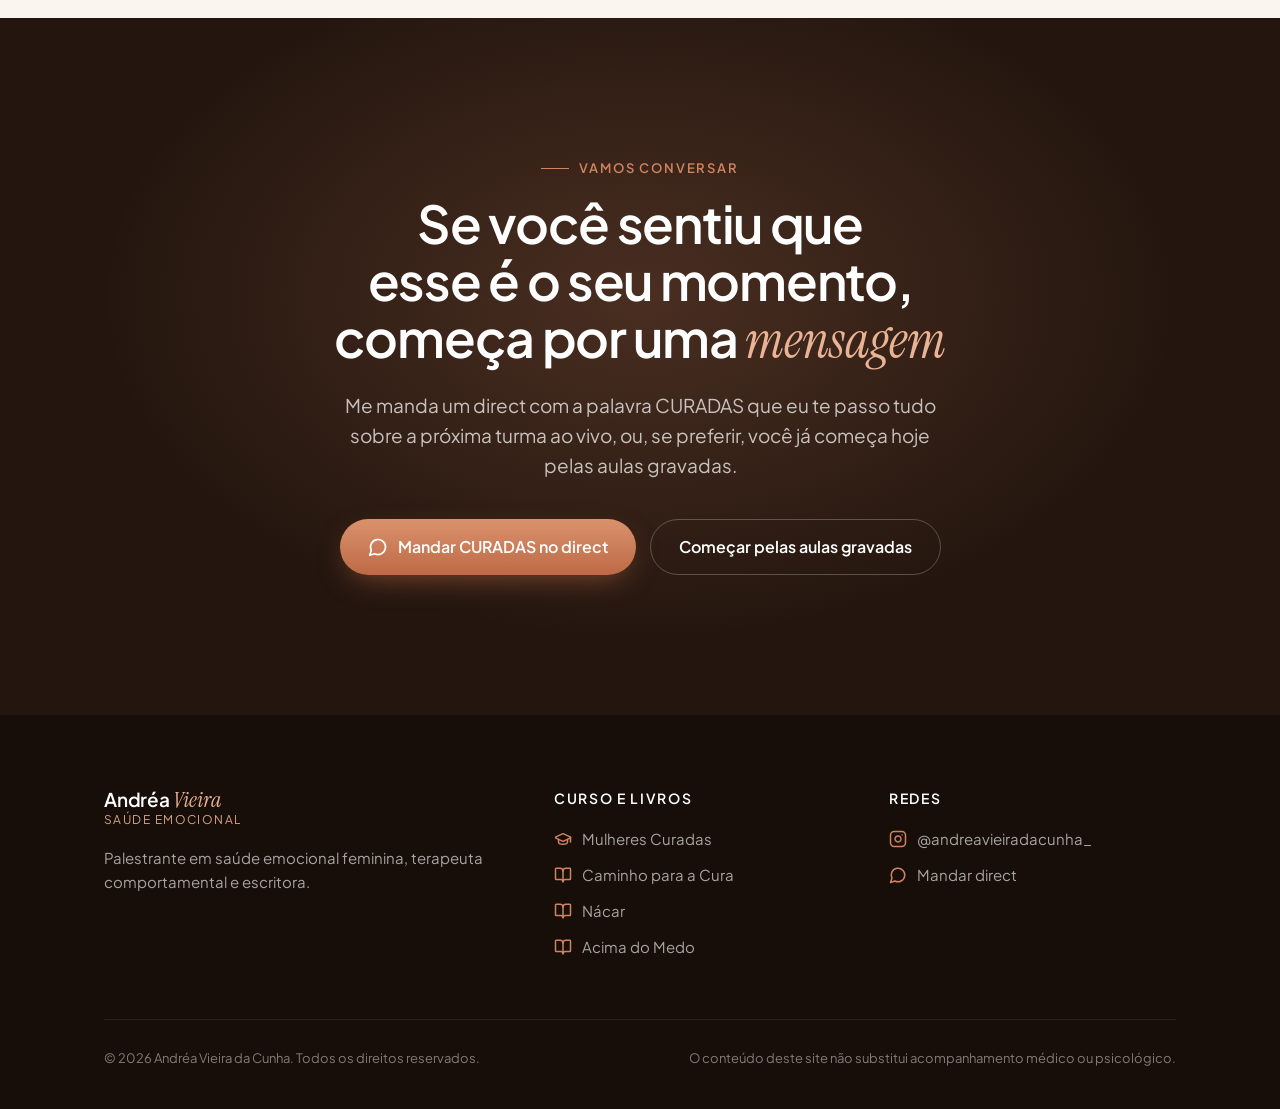
==== commit 415e00f4: "Refaz o site: nova estrutura, conteúdo do Instagram, livros, formandas e deploy no Cloudflare Co-Aut" ====
--- a/index.html
+++ b/index.html
@@ -1,725 +1,519 @@
-<!DOCTYPE html>
+<!doctype html>
 <html lang="pt-BR">
 <head>
-<meta charset="UTF-8">
-<meta name="viewport" content="width=device-width, initial-scale=1.0">
-<title>Mulheres Curadas — Andrea Vieira</title>
-
-<!-- SEO Meta Tags -->
-<meta name="description" content="Uma jornada profunda para restaurar feridas emocionais, vencer a ansiedade e redescobrir sua verdadeira identidade em Deus com mentoria de Andrea Vieira.">
-<meta name="keywords" content="cura emocional, mentoria crista, ansiedade, identidade em deus, andrea vieira, mulheres curadas, fé cristã">
-<meta name="author" content="Andrea Vieira">
-
-<!-- Open Graph / Facebook -->
-<meta property="og:type" content="website">
-<meta property="og:url" content="https://andreavieira.com/">
-<meta property="og:title" content="Mulheres Curadas — Andrea Vieira">
-<meta property="og:description" content="Uma jornada profunda para restaurar feridas emocionais, vencer a ansiedade e redescobrir sua verdadeira identidade em Deus.">
-<meta property="og:image" content="assets/andrea.png">
-
-<!-- Twitter -->
-<meta property="twitter:card" content="summary_large_image">
-<meta property="twitter:url" content="https://andreavieira.com/">
-<meta property="twitter:title" content="Mulheres Curadas — Andrea Vieira">
-<meta property="twitter:description" content="Uma jornada profunda para restaurar feridas emocionais, vencer a ansiedade e redescobrir sua verdadeira identidade em Deus.">
-<meta property="twitter:image" content="assets/andrea.png">
-
-<link rel="stylesheet" href="https://cdn.jsdelivr.net/npm/swiper@11/swiper-bundle.min.css" />
-<!-- Google Fonts: Inter -->
+<meta charset="utf-8">
+<meta name="viewport" content="width=device-width, initial-scale=1, viewport-fit=cover">
+<title>Andréa Vieira | Saúde emocional para mulheres</title>
+<meta name="description" content="Andréa Vieira da Cunha, palestrante em saúde emocional feminina, terapeuta comportamental e escritora. Curso Mulheres Curadas e os livros Caminho para a Cura, Nácar e Acima do Medo.">
+<meta property="og:title" content="Andréa Vieira | Mulheres Curadas">
+<meta property="og:description" content="Saúde emocional para mulheres, unindo neurociência comportamental e a Palavra de Deus.">
+<meta property="og:image" content="https://andreavieira.digitaldna.space/img/andrea.jpg">
+<meta name="theme-color" content="#24160f">
 <link rel="preconnect" href="https://fonts.googleapis.com">
 <link rel="preconnect" href="https://fonts.gstatic.com" crossorigin>
-<link href="https://fonts.googleapis.com/css2?family=Inter:wght@300;400;500;600;700;800;900&family=Instrument+Serif:ital@0;1&display=swap" rel="stylesheet">
-
-<!-- Lenis Smooth Scroll -->
-<script src="https://unpkg.com/lenis@1.1.20/dist/lenis.min.js"></script>
-
-<link rel="stylesheet" href="css/style.css">
+<link href="https://fonts.googleapis.com/css2?family=Plus+Jakarta+Sans:wght@400;500;600;700&family=Instrument+Serif:ital@1&display=swap" rel="stylesheet">
+<style>
+:root{
+  --ink:#24160f; --cocoa:#33211a; --cocoa-2:#432c22; --accent:#cf8460; --accent-2:#eab396; --accent-deep:#9a4a2b;
+  --paper:#faf5ee; --paper-2:#f2e8dc; --text:#2a201b; --muted:#6c5f57; --line:rgba(51,33,26,.12);
+  --r:22px; --r-sm:16px; --pad:clamp(24px,5vw,64px); --max:1200px; --sec:clamp(88px,11vw,140px);
+  --ease:cubic-bezier(.22,1,.36,1);--edge:max(var(--pad),calc((100vw - var(--max))/2 + var(--pad)));
+}
+*{box-sizing:border-box;margin:0;padding:0}
+html{scroll-behavior:smooth;-webkit-text-size-adjust:100%}
+body{font-family:"Plus Jakarta Sans",system-ui,sans-serif;color:var(--text);background:var(--paper);line-height:1.6;font-size:17px;-webkit-font-smoothing:antialiased;overflow-x:hidden}
+img,video{display:block;max-width:100%}
+a{color:inherit;text-decoration:none}
+.wrap{max-width:var(--max);margin:0 auto;padding:0 var(--pad)}
+.serif{font-family:"Instrument Serif",serif;font-style:italic;font-weight:400;letter-spacing:0;color:var(--accent-2)}
+.light .serif{color:var(--accent-deep)}
+h1,h2,h3{font-weight:600;letter-spacing:-.025em;line-height:1.1;text-wrap:balance}
+p{text-wrap:pretty}
+h2{font-size:clamp(32px,4.4vw,52px)}
+.eyebrow{display:inline-flex;align-items:center;gap:10px;font-size:13px;font-weight:600;letter-spacing:.14em;text-transform:uppercase;color:var(--accent)}
+.light .eyebrow{color:var(--accent-deep)}
+.eyebrow::before{content:"";width:28px;height:1px;background:currentColor}
+.eyebrow+h2,.eyebrow+h1{margin-top:16px}
+h2.words{margin-bottom:20px;max-width:760px}
+.lead{font-size:clamp(17px,1.6vw,19px);color:var(--muted);max-width:620px}
+.dark .lead{color:rgba(255,255,255,.72)}
+.btn{display:inline-flex;align-items:center;justify-content:center;gap:10px;height:56px;padding:0 28px;border-radius:999px;font-weight:600;font-size:16px;transition:transform .4s var(--ease),background .3s,box-shadow .4s var(--ease)}
+.btn svg{width:20px;height:20px}
+.btn-main{background:linear-gradient(180deg,#d9926d,#bd6a45);color:#fff;box-shadow:0 10px 30px -10px rgba(189,106,69,.65)}
+.btn-main:hover{transform:translateY(-2px);box-shadow:0 16px 40px -12px rgba(189,106,69,.8)}
+.btn-ghost{border:1px solid rgba(255,255,255,.24);color:#fff}
+.btn-ghost:hover{background:rgba(255,255,255,.08)}
+.light .btn-ghost{border-color:var(--line);color:var(--text)}
+.light .btn-ghost:hover{background:#fff}
+.ico{width:24px;height:24px;flex:none}
+section{position:relative}
+.dark{background:var(--ink);color:#fff}
+
+/* topo */
+header.top{position:fixed;inset:0 0 auto;z-index:50;transition:background .4s,border-color .4s;border-bottom:1px solid transparent}
+header.top.solid{background:rgba(36,22,15,.84);backdrop-filter:blur(14px);-webkit-backdrop-filter:blur(14px);border-color:rgba(255,255,255,.06)}
+.top .wrap{display:flex;align-items:center;justify-content:space-between;height:84px;gap:24px}
+.brand{display:flex;flex-direction:column;color:#fff;line-height:1.2}
+.brand b{font-size:19px;font-weight:600;letter-spacing:-.01em}
+.brand b .serif{font-size:22px}
+.brand small{font-size:12px;letter-spacing:.12em;text-transform:uppercase;color:var(--accent-2);opacity:.9}
+.top nav{display:flex;gap:32px;color:rgba(255,255,255,.78);font-size:15px;font-weight:500}
+.top nav a:hover{color:#fff}
+.top .btn{height:46px;padding:0 20px;font-size:15px}
+
+/* hero */
+.hero{overflow:hidden;padding:150px 0 0}
+.hero::after{content:"";position:absolute;inset:0;background:radial-gradient(70% 70% at 78% 35%,rgba(207,132,96,.22),transparent 62%),radial-gradient(50% 50% at 10% 90%,rgba(207,132,96,.08),transparent 70%);pointer-events:none}
+.hero .wrap{position:relative;z-index:2;display:grid;grid-template-columns:1.2fr .8fr;gap:56px;align-items:end}
+.hero-copy{padding-bottom:110px}
+.hero h1{font-size:clamp(42px,5.6vw,74px);max-width:680px;margin:22px 0 24px;letter-spacing:-.035em}
+.hero-ctas{display:flex;flex-wrap:wrap;gap:14px;margin-top:38px}
+.trust{display:flex;flex-wrap:wrap;gap:12px 28px;margin-top:44px;color:rgba(255,255,255,.66);font-size:14px}
+.trust span{display:inline-flex;align-items:center;gap:8px}
+.trust svg{width:18px;height:18px;color:var(--accent)}
+.hero-photo{position:relative;align-self:end}
+.arch{position:relative;border-radius:280px 280px 0 0;overflow:hidden;aspect-ratio:1000/1360;background:#000;box-shadow:0 40px 80px -30px rgba(0,0,0,.7)}
+.arch img{width:100%;height:100%;object-fit:cover;object-position:50% 20%}
+.arch::before{content:"";position:absolute;inset:0;border-radius:inherit;border:1px solid rgba(234,179,150,.35);z-index:2;pointer-events:none}
+.hero-photo .ring{position:absolute;inset:-14px -14px 0;border-radius:294px 294px 0 0;border:1px solid rgba(234,179,150,.18);border-bottom:0}
+.hero-card{position:absolute;left:-36px;bottom:56px;z-index:3;background:rgba(51,33,26,.8);backdrop-filter:blur(16px);-webkit-backdrop-filter:blur(16px);border:1px solid rgba(255,255,255,.1);border-radius:var(--r-sm);padding:16px 20px;box-shadow:0 20px 40px -20px rgba(0,0,0,.6)}
+.hero-card b{display:block;font-size:15px}
+.hero-card small{font-size:13px;color:rgba(255,255,255,.65)}
+
+/* temas */
+.themes{border-top:1px solid rgba(234,179,150,.16);color:rgba(255,255,255,.8)}
+.themes ul{list-style:none;display:grid;grid-template-columns:repeat(6,1fr)}
+.themes li{display:flex;align-items:center;justify-content:center;gap:10px;padding:26px 8px;font-size:13px;font-weight:600;letter-spacing:.1em;text-transform:uppercase;text-align:center}
+.themes li+li{border-left:1px solid rgba(255,255,255,.07)}
+.themes svg{width:20px;height:20px;color:var(--accent)}
+
+/* dor */
+.pain{padding:var(--sec) 0}
+.cards3{display:grid;grid-template-columns:repeat(3,1fr);gap:22px;margin-top:56px}
+.card{background:#fff;border:1px solid var(--line);border-radius:var(--r);padding:32px 28px}
+.card svg{width:28px;height:28px;color:var(--accent-deep)}
+.card h3{font-size:20px;margin:20px 0 10px;letter-spacing:-.015em}
+.card p{color:var(--muted);font-size:15.5px}
+
+/* curso */
+.course{padding:var(--sec) 0;background:var(--cocoa);overflow:hidden}
+.course .wrap{display:grid;grid-template-columns:1fr 1fr;gap:clamp(40px,6vw,80px);align-items:center}
+.course-photo{border-radius:var(--r);overflow:hidden;aspect-ratio:1/1;box-shadow:0 40px 80px -40px rgba(0,0,0,.6)}
+.course-photo img{width:100%;height:100%;object-fit:cover;object-position:50% 60%}
+.incl{list-style:none;display:grid;grid-template-columns:1fr 1fr;gap:16px;margin:32px 0 28px}
+.incl li{background:rgba(255,255,255,.05);border:1px solid rgba(255,255,255,.09);border-radius:var(--r-sm);padding:20px}
+.incl svg{width:22px;height:22px;color:var(--accent-2)}
+.incl b{display:block;margin:12px 0 4px;font-size:16px}
+.incl small{display:block;font-size:14px;line-height:1.5;color:rgba(255,255,255,.62)}
+.course .note{margin-top:16px;font-size:14px;color:rgba(255,255,255,.58)}
+.course .note a{color:var(--accent-2);text-decoration:underline;text-underline-offset:3px}
+
+/* jornada */
+.steps{padding:var(--sec) 0;background:var(--paper-2)}
+.steps-grid{display:grid;grid-template-columns:repeat(3,1fr);gap:22px;margin-top:56px}
+.step{background:#fff;border-radius:var(--r);padding:34px 30px;border:1px solid var(--line)}
+.step .n{font-family:"Instrument Serif",serif;font-style:italic;font-size:56px;line-height:1;color:var(--accent-deep)}
+.step h3{font-size:20px;margin:18px 0 10px;letter-spacing:-.015em}
+.step p{color:var(--muted);font-size:15.5px}
+
+/* livros */
+.books{padding:var(--sec) 0}
+.books-grid{display:grid;grid-template-columns:repeat(3,1fr);gap:28px;margin-top:56px}
+.book{display:flex;flex-direction:column}
+.book .cover{border-radius:var(--r-sm);overflow:hidden;aspect-ratio:2/3;box-shadow:0 30px 60px -30px rgba(51,33,26,.55);transition:transform .6s var(--ease)}
+.book:hover .cover{transform:translateY(-6px)}
+.book .cover img{width:100%;height:100%;object-fit:cover}
+.book small{margin-top:24px;font-size:12.5px;font-weight:600;letter-spacing:.12em;text-transform:uppercase;color:var(--accent-deep)}
+.book h3{font-size:22px;margin:8px 0 10px}
+.book p{color:var(--muted);font-size:15.5px;margin-bottom:18px}
+.book .more{margin-top:auto;display:inline-flex;align-items:center;gap:8px;font-weight:600;color:var(--accent-deep)}
+.book .more svg{width:18px;height:18px;transition:transform .4s var(--ease)}
+.book:hover .more svg{transform:translateX(4px)}
+.extra{margin-top:48px;padding-top:28px;border-top:1px solid var(--line);display:flex;flex-wrap:wrap;gap:12px 28px;align-items:center;color:var(--muted);font-size:15px}
+.extra a{display:inline-flex;align-items:center;gap:8px;color:var(--text);font-weight:500}
+.extra a:hover{color:var(--accent-deep)}
+.extra svg{width:18px;height:18px;color:var(--accent-deep)}
+
+/* formandas */
+.grads{padding:var(--sec) 0;background:var(--paper-2)}
+.grads-grid{display:grid;grid-template-columns:.8fr 1.2fr;gap:22px;margin-top:56px;align-items:start}
+.vid{position:relative;border-radius:var(--r);overflow:hidden;aspect-ratio:476/630;background:#000;box-shadow:0 30px 60px -30px rgba(51,33,26,.5)}
+.vid video{width:100%;height:100%;object-fit:cover}
+.vid .lbl{position:absolute;left:16px;top:16px;z-index:2;background:rgba(36,22,15,.7);backdrop-filter:blur(8px);-webkit-backdrop-filter:blur(8px);color:#fff;font-size:13px;font-weight:600;padding:8px 14px;border-radius:999px}
+.photos{display:grid;grid-template-columns:1fr 1fr;gap:22px}
+.photos figure{border-radius:var(--r);overflow:hidden;aspect-ratio:4/5;background:#ddd}
+.photos figure.wide{grid-column:1/-1;aspect-ratio:16/10}
+.photos img{width:100%;height:100%;object-fit:cover;transition:transform 1.2s var(--ease)}
+.photos figure:hover img{transform:scale(1.04)}
+
+/* sobre */
+.about{padding:var(--sec) 0}
+.about .wrap{display:grid;grid-template-columns:.85fr 1.15fr;gap:clamp(40px,7vw,96px);align-items:center}
+.about-photo .frame{border-radius:var(--r);overflow:hidden;aspect-ratio:4/5;box-shadow:0 40px 80px -40px rgba(51,33,26,.5)}
+.about-photo img{width:100%;height:100%;object-fit:cover;object-position:50% 25%}
+.about h2{margin-bottom:24px}
+.about p{color:var(--muted);margin-bottom:18px;max-width:600px}
+.quote{margin:34px 0 0;padding:2px 0 2px 24px;border-left:2px solid var(--accent);font-size:clamp(19px,2vw,23px);line-height:1.45;color:var(--text);font-weight:500;letter-spacing:-.01em}
+.quote cite{display:block;margin-top:12px;font-size:14px;font-style:normal;color:var(--muted)}
+.chips{display:flex;flex-wrap:wrap;gap:10px;margin-top:30px}
+.chips span{display:inline-flex;align-items:center;gap:8px;padding:10px 16px;border-radius:999px;background:#fff;border:1px solid var(--line);font-size:14px;font-weight:500}
+.chips svg{width:17px;height:17px;color:var(--accent-deep)}
+
+/* conteúdo */
+.content{padding:var(--sec) 0;overflow:hidden}
+.reels{display:flex;gap:18px;overflow-x:auto;scroll-snap-type:x mandatory;padding:8px var(--edge) 12px;margin-top:52px;scrollbar-width:none;scroll-padding:0 var(--edge)}
+.reels::-webkit-scrollbar{display:none}
+.reel{flex:0 0 clamp(220px,22vw,270px);scroll-snap-align:start;border-radius:var(--r-sm);overflow:hidden;position:relative;aspect-ratio:2/3;background:#000;transition:transform .5s var(--ease)}
+.reel:hover{transform:translateY(-6px)}
+.reel img{width:100%;height:100%;object-fit:cover}
+.reel>.ico{position:absolute;top:14px;right:14px;z-index:2;width:22px;height:22px;color:#fff;opacity:.9}
+.reels .end{flex:0 0 1px}
+.content .follow{margin-top:40px}
+
+/* dúvidas */
+.faq{padding:var(--sec) 0}
+.faq .wrap{display:grid;grid-template-columns:.8fr 1.2fr;gap:clamp(40px,6vw,80px);align-items:start}
+.faq details{border-bottom:1px solid var(--line)}
+.faq details:first-child{border-top:1px solid var(--line)}
+.faq summary{list-style:none;cursor:pointer;display:flex;justify-content:space-between;gap:20px;align-items:center;padding:24px 0;font-weight:600;font-size:18px;letter-spacing:-.01em}
+.faq summary::-webkit-details-marker{display:none}
+.faq summary svg{width:20px;height:20px;color:var(--accent-deep);transition:transform .4s var(--ease)}
+.faq details[open] summary svg{transform:rotate(45deg)}
+.faq details p{color:var(--muted);padding:0 0 24px;max-width:640px}
+
+/* final */
+.final{padding:var(--sec) 0;overflow:hidden;text-align:center}
+.final::before{content:"";position:absolute;inset:0;background:radial-gradient(60% 70% at 50% 40%,rgba(207,132,96,.22),transparent 70%)}
+.final .wrap{position:relative;z-index:2;display:flex;flex-direction:column;align-items:center}
+.final h2{max-width:820px;margin-left:auto;margin-right:auto}
+.final .lead{margin:0 auto 38px}
+.final .ctas{display:flex;flex-wrap:wrap;gap:14px;justify-content:center}
+
+/* rodapé */
+footer{background:#170e09;color:rgba(255,255,255,.62);padding:72px 0 calc(40px + env(safe-area-inset-bottom));font-size:15px}
+.foot{display:grid;grid-template-columns:1.4fr 1fr 1fr;gap:48px;padding-bottom:48px;border-bottom:1px solid rgba(255,255,255,.08)}
+.foot h4{color:#fff;font-size:14px;letter-spacing:.12em;text-transform:uppercase;margin-bottom:18px;font-weight:600}
+.foot a{display:flex;align-items:center;gap:10px;margin-bottom:12px;transition:color .3s}
+.foot a:hover{color:var(--accent-2)}
+.foot svg{width:18px;height:18px;color:var(--accent)}
+.foot .brand{margin-bottom:18px;flex-direction:column;align-items:flex-start;gap:0}
+.legal{padding-top:28px;display:flex;justify-content:space-between;gap:24px;flex-wrap:wrap;font-size:13px;color:rgba(255,255,255,.45)}
+
+/* botão fixo */
+.dm{position:fixed;right:20px;bottom:calc(20px + env(safe-area-inset-bottom));z-index:60;height:56px;padding:0 22px 0 18px;border-radius:999px;background:linear-gradient(180deg,#d9926d,#bd6a45);color:#fff;display:flex;align-items:center;gap:10px;font-weight:600;font-size:15px;box-shadow:0 14px 30px -8px rgba(189,106,69,.6);transition:transform .4s var(--ease)}
+.dm:hover{transform:translateY(-2px)}
+.dm svg{width:22px;height:22px}
+
+/* motion */
+.rv{opacity:0;transform:translateY(28px);filter:blur(8px);transition:opacity 1s var(--ease),transform 1s var(--ease),filter 1s var(--ease);transition-delay:var(--d,0s)}
+.rv.in{opacity:1;transform:none;filter:none}
+.words .w{display:inline-block;opacity:0;filter:blur(10px);transform:translateY(.25em);transition:opacity .9s var(--ease),filter .9s var(--ease),transform .9s var(--ease)}
+.words.in .w{opacity:1;filter:none;transform:none}
+@media (prefers-reduced-motion:reduce){.rv,.words .w{opacity:1!important;transform:none!important;filter:none!important;transition:none!important}}
+
+/* responsivo */
+@media (max-width:1000px){
+  .top nav{display:none}
+  .hero .wrap{grid-template-columns:1fr;gap:20px}
+  .hero-copy{padding-bottom:20px}
+  .hero-photo{max-width:440px;margin:0 auto;width:100%}
+  .hero-card{left:0}
+  .themes ul{grid-template-columns:repeat(3,1fr)}
+  .themes li:nth-child(4){border-left:0}
+  .themes li:nth-child(n+4){border-top:1px solid rgba(255,255,255,.07)}
+  .cards3,.steps-grid,.books-grid{grid-template-columns:1fr}
+  .books-grid{max-width:460px}
+  .course .wrap,.about .wrap,.faq .wrap,.grads-grid{grid-template-columns:1fr}
+  .vid{max-width:400px}
+  .about-photo{max-width:460px}
+  .foot{grid-template-columns:1fr 1fr}
+  .foot>div:first-child{grid-column:1/-1}
+}
+@media (max-width:640px){
+  body{font-size:16px}
+  .top .wrap{height:72px}
+  .top .btn{display:none}
+  .hero{padding-top:118px}
+  .hero-ctas .btn,.final .btn{width:100%}
+  .trust{gap:10px 20px;margin-top:32px}
+  .hero-photo{max-width:none}
+  .arch{aspect-ratio:1000/1200}
+  .hero-card{left:12px;bottom:24px;padding:12px 16px}
+  .themes li{padding:20px 6px;font-size:12px;letter-spacing:.05em;flex-direction:column;gap:8px}
+  .incl{grid-template-columns:1fr}
+  .course-photo{aspect-ratio:4/3}
+  .books-grid{gap:32px}
+  .book{display:grid;grid-template-columns:118px 1fr;column-gap:20px;align-items:start}
+  .book .cover{grid-row:1/span 4}
+  .book small{margin-top:2px}
+  .book h3{font-size:19px;margin:6px 0 8px}
+  .book p{font-size:15px;margin-bottom:12px}
+  .book .more{font-size:15px}
+  .photos{gap:14px}
+  .reel{flex-basis:72vw}
+  .faq summary{font-size:17px}
+  .foot{grid-template-columns:1fr;gap:36px}
+  .dm span{display:none}
+  .dm{width:56px;padding:0;justify-content:center}
+}
+</style>
 </head>
-<body class="loading">
-
-    <!-- ============================================================
-         PRELOADER
-         ============================================================ -->
-    <div id="preloader" class="aww-preloader">
-        <div class="preloader-books">
-            <img src="assets/livro-1.png" alt="Livro 1" class="prel-book prel-book-1">
-            <img src="assets/livro-2.PNG" alt="Livro 2" class="prel-book prel-book-2">
-            <img src="assets/livro-3.PNG" alt="Livro 3" class="prel-book prel-book-3">
-        </div>
-        <div class="preloader-counter">
-            <span id="prel-perc">0</span><span class="prel-sym">%</span>
-        </div>
-    </div>
-    </div>
-
-<!-- ============================================================
-     NAVIGATION
-     ============================================================ -->
-<nav class="main-nav" id="main-nav">
-    <div class="nav-container">
-        <div class="nav-logo">Andrea Vieira</div>
-        <div class="nav-links">
-            <a href="#sobre">Sobre</a>
-            <a href="#livros">Livros</a>
-            <a href="#curso">Jornada</a>
-            <a href="#mulheres-curadas">Testemunhos</a>
-        </div>
-        <div class="nav-action">
-            <a href="#inscricao" class="btn btn-primary nav-btn">Inscreva-se</a>
-        </div>
-    </div>
-</nav>
-
-<!-- ============================================================
-     HERO
-     ============================================================ -->
-<section class="hero">
-    <div class="hero-content">
-        <span class="tag">
-            <span class="tag-dot"></span>
-            Mulheres Curadas
-        </span>
-
-        <h1>
-            Cure suas emoções,<br>
-            fortaleça sua <span class="accent">fé</span>.
-        </h1>
-
-        <p class="subtitle">
-            Uma jornada para restaurar feridas, vencer a ansiedade e descobrir
-            uma nova identidade em Deus.
-        </p>
-
-        <div class="actions">
-            <a href="https://pay.kiwify.com.br/qpJbEqK" target="_blank" class="btn btn-primary">
-                Quero ser curada
-                <span class="arrow" aria-hidden="true">→</span>
-            </a>
-            <a href="#sobre" class="btn btn-secondary">
-                Sobre o curso
-            </a>
-        </div>
-    </div>
-
-    <div class="hero-media">
-        <div class="video-frame">
-            <video autoplay loop muted playsinline preload="metadata">
-                <source src="assets/andrea.mp4" type="video/mp4">
-            </video>
-        </div>
-    </div>
-</section>
-
-<!-- ============================================================
-     ABOUT — Andrea
-     ============================================================ -->
-<section class="about" id="sobre">
-    <div class="about-inner">
-
-        <!-- Image -->
-        <div class="about-media reveal">
-            <div class="image-frame">
-                <div class="image-fallback" aria-hidden="true">AV</div>
-                <img src="assets/andrea.png" alt="Andrea Vieira" loading="lazy"
-                     onerror="this.style.display='none'">
-            </div>
-            <div class="image-meta">
-                <span class="meta-name">Andrea Vieira</span>
-                <span class="meta-divider"></span>
-                <span class="meta-role">Mãe · Escritora · Mentora</span>
-            </div>
-        </div>
-
-        <!-- Content -->
-        <div class="about-content">
-            <span class="section-label reveal">
-                <span class="num">01</span>
-                <span class="line"></span>
-                <span>Sobre</span>
-            </span>
-
-            <h2 class="about-heading reveal" data-delay="1">
-                Uma jornada de <span class="accent">dor</span>,
-                cura<br>e <span class="accent">propósito</span>.
-            </h2>
-
-            <div class="about-text reveal" data-delay="2">
-                <p class="lead">
-                    <span class="drop-cap">A</span>os quase 50 anos, descobri que a fé é
-                    o que carrega quando tudo o mais cede.
-                </p>
-                <p>
-                    Enfrentei vales profundos. Vi minha vida ser virada do avesso 
-                    por dores e provações que pareciam insuportáveis. E no meio dessas tempestades, 
-                    encontrei o que ninguém pode tirar: o propósito que Deus tem para mim.
-                </p>
-                <p>
-                    Hoje, escrevo livros e ensino mulheres que &mdash; como eu um dia &mdash;
-                    se perguntam se ainda há caminho. Há. E ele começa por dentro.
-                </p>
-
-                <div class="signature">
-                    <span class="sig-line"></span>
-                    Andrea
-                </div>
-            </div>
-        </div>
-
-    </div>
-</section>
-
-<!-- ============================================================
-     BOOKS — minimalist carousel
-     ============================================================ -->
-<section class="books" id="livros">
-    <div class="books-bg-layer">
-        <!-- Generates dynamically via JS to match current cover -->
-    </div>
-
-    <div class="books-inner">
-
-        <div class="books-header">
-            <span class="section-label reveal">
-                <span class="num">02</span>
-                <span class="line"></span>
-                <span>Livros</span>
-            </span>
-            <span class="books-counter reveal">
-                <span class="cur" id="bookCur">01</span>
-                <span class="sep">/</span>
-                <span class="total">03</span>
-            </span>
-        </div>
-
-        <div class="swiper mySwiper">
-            <div class="swiper-wrapper">
-                <div class="swiper-slide">
-                    <img src="assets/livro-1.png" alt="Caminho Para Cura — Volume I">
-                </div>
-                <div class="swiper-slide">
-                    <img src="assets/livro-2.PNG" alt="Nácar — O Valor de uma Ferida">
-                </div>
-                <div class="swiper-slide">
-                    <img src="assets/livro-3.PNG" alt="Acima do Medo">
-                </div>
-            </div>
-            <div class="swiper-pagination"></div>
-        </div>
-        
-        <div class="books-text-container">
-            <!-- Text 1 -->
-            <div class="book-info is-active" data-idx="0">
-                <span class="book-meta">Cura emocional <span class="dot"></span> Volume I</span>
-                <h3 class="book-title-h">Caminho Para a <span class="accent">Cura</span></h3>
-                <p class="book-desc">O primeiro passo de uma jornada de restauração interior &mdash; para mulheres que decidiram que não vão atravessar a dor sozinhas.</p>
-                <a href="https://pay.kiwify.com.br/qpJbEqK" target="_blank" class="book-link">Conhecer o livro <span class="arrow" aria-hidden="true">→</span></a>
-            </div>
-            <!-- Text 2 -->
-            <div class="book-info" data-idx="1">
-                <span class="book-meta">Reflexões <span class="dot"></span> Volume II</span>
-                <h3 class="book-title-h"><span class="accent">Nácar</span></h3>
-                <p class="book-desc">O valor de uma ferida &mdash; sobre como a dor, quando atravessada com propósito, transforma-se em algo precioso por dentro.</p>
-                <a href="https://pay.kiwify.com.br/qpJbEqK" target="_blank" class="book-link">Conhecer o livro <span class="arrow" aria-hidden="true">→</span></a>
-            </div>
-            <!-- Text 3 -->
-            <div class="book-info" data-idx="2">
-                <span class="book-meta">Memórias <span class="dot"></span> Volume III</span>
-                <h3 class="book-title-h">Acima do <span class="accent">Medo</span></h3>
-                <p class="book-desc">A travessia entre a tempestade e a margem &mdash; um testemunho de fé para quem aprendeu a navegar quando o mar não pede licença.</p>
-                <a href="https://pay.kiwify.com.br/qpJbEqK" target="_blank" class="book-link">Conhecer o livro <span class="arrow" aria-hidden="true">→</span></a>
-            </div>
-        </div>
-
-    </div>
-</section>
-
-<!-- ============================================================
-     03 — O Curso (intro + gallery)
-     ============================================================ -->
-<section class="course" id="curso">
-    <div class="course-header">
-        <span class="section-label reveal">
-            <span class="num">03</span>
-            <span class="line"></span>
-            <span>O Curso</span>
-        </span>
-
-        <h2 class="course-headline reveal" data-delay="1">
-            Uma decisão muda<br>
-            uma <span class="accent">história</span>.
-        </h2>
-
-        <p class="course-lead reveal" data-delay="2">
-            Uma jornada de 12 aulas que reúne ensinamentos bíblicos e princípios
-            de inteligência emocional &mdash; para mulheres que querem restaurar
-            suas emoções e fortalecer sua fé.
-        </p>
-    </div>
-
-    <div class="gallery">
-        <a href="#" class="gallery-item gallery-item-1 reveal">
-            <img src="assets/jornada.jpg" alt="A jornada" loading="lazy"
-                 onerror="this.style.display='none'">
-            <div class="gallery-overlay">
-                <span class="gallery-caption">A jornada</span>
-            </div>
-        </a>
-
-        <a href="#" class="gallery-item gallery-item-2 reveal" data-delay="1">
-            <img src="assets/estudo.jpg" alt="Estudo" loading="lazy"
-                 onerror="this.style.display='none'">
-            <div class="gallery-overlay">
-                <span class="gallery-caption">Estudo</span>
-            </div>
-        </a>
-
-        <a href="#" class="gallery-item gallery-item-3 reveal" data-delay="2">
-            <img src="assets/cura.jpg" alt="Cura" loading="lazy"
-                 onerror="this.style.display='none'">
-            <div class="gallery-overlay">
-                <span class="gallery-caption">Cura</span>
-            </div>
-        </a>
-
-        <a href="#" class="gallery-item gallery-item-4 reveal" data-delay="3">
-            <img src="assets/comunidade.jpg" alt="Comunidade" loading="lazy"
-                 onerror="this.style.display='none'">
-            <div class="gallery-overlay">
-                <span class="gallery-caption">Comunidade</span>
-            </div>
-        </a>
-    </div>
-</section>
-
-<!-- ============================================================
-     04 — A Jornada (editorial magazine steps)
-     ============================================================ -->
-<section class="course" id="aprender">
-    <div class="course-header">
-        <span class="section-label reveal">
-            <span class="num">04</span>
-            <span class="line"></span>
-            <span>A Jornada</span>
-        </span>
-
-        <h2 class="course-headline reveal" data-delay="1">
-            A cura tem um<br>
-            <span class="accent">caminho</span>.
-        </h2>
-    </div>
-
-    <div class="journey-steps">
-        <div class="step">
-            <div class="step-content">
-                <h3 class="step-title">Identifique <span class="accent">feridas</span></h3>
-                <p class="step-desc">
-                    Reconheça os padrões emocionais que limitam sua
-                    caminhada e abra espaço para a cura.
-                </p>
-            </div>
-            <span class="step-divider" aria-hidden="true"></span>
-            <span class="step-number" aria-hidden="true">01</span>
-        </div>
-
-        <div class="step">
-            <div class="step-content">
-                <h3 class="step-title">Vença a <span class="accent">ansiedade</span></h3>
-                <p class="step-desc">
-                    Princípios bíblicos e inteligência emocional para
-                    encontrar paz no presente.
-                </p>
-            </div>
-            <span class="step-divider" aria-hidden="true"></span>
-            <span class="step-number" aria-hidden="true">02</span>
-        </div>
-
-        <div class="step">
-            <div class="step-content">
-                <h3 class="step-title">Construa nova <span class="accent">identidade</span></h3>
-                <p class="step-desc">
-                    Descubra quem você é em Deus &mdash; sua história
-                    não termina onde a dor começou.
-                </p>
-            </div>
-            <span class="step-divider" aria-hidden="true"></span>
-            <span class="step-number" aria-hidden="true">03</span>
-        </div>
-    </div>
-</section>
-
-<!-- ============================================================
-     05 — Mulheres Curadas (testimonials gallery)
-     ============================================================ -->
-<section class="witnesses" id="mulheres-curadas">
-
-    <!-- Ghost number — massive serif italic, low-opacity decorative -->
-    <div class="witnesses-ghost" aria-hidden="true">05</div>
-
-    <div class="witnesses-inner">
-
-        <div class="witnesses-header">
-            <span class="section-label reveal">
-                <span class="num">05</span>
-                <span class="line"></span>
-                <span>Mulheres Curadas</span>
-            </span>
-
-            <h2 class="witnesses-headline reveal" data-delay="1">
-                Histórias que<br>
-                <span class="accent">cruzaram</span> comigo.
-            </h2>
-
-            <p class="witnesses-lead reveal" data-delay="2">
-                Cada formanda carrega uma travessia. São mulheres que escolheram
-                não atravessar a dor sozinhas &mdash; e hoje carregam fé, propósito
-                e uma nova identidade.
-            </p>
-        </div>
-
-        <!-- Marquee band — infinite scroll, editorial texture -->
-        <div class="witnesses-marquee reveal" aria-hidden="true">
-            <div class="marquee-track">
-                <span class="marquee-text">Mulheres Curadas <span class="marquee-dot">·</span> Histórias que atravessam <span class="marquee-dot">·</span> Mulheres Curadas <span class="marquee-dot">·</span> Histórias que atravessam <span class="marquee-dot">·</span></span>
-                <span class="marquee-text" aria-hidden="true">Mulheres Curadas <span class="marquee-dot">·</span> Histórias que atravessam <span class="marquee-dot">·</span> Mulheres Curadas <span class="marquee-dot">·</span> Histórias que atravessam <span class="marquee-dot">·</span></span>
-            </div>
-        </div>
-
-        <div class="witnesses-grid">
-            <!-- 01 - Feature wide landscape -->
-            <figure class="witness-item w-1 reveal">
-                <div class="witness-frame">
-                    <img src="assets/Depoimentos.JPG" alt="Formandas Mulheres Curadas — a turma" loading="lazy">
-                </div>
-                <figcaption class="witness-caption">
-                    <span class="caption-line" aria-hidden="true"></span>
-                    <span class="witness-num">01</span>
-                    <span class="witness-label">A turma</span>
-                </figcaption>
-            </figure>
-
-            <!-- 02 - Tall portrait, spans 2 rows -->
-            <figure class="witness-item w-2 reveal" data-delay="1">
-                <div class="witness-frame">
-                    <img src="assets/Depoimento02.JPG" alt="Formanda Mulheres Curadas" loading="lazy">
-                </div>
-                <figcaption class="witness-caption">
-                    <span class="caption-line" aria-hidden="true"></span>
-                    <span class="witness-num">02</span>
-                    <span class="witness-label">Encontro</span>
-                </figcaption>
-            </figure>
-
-            <!-- 03 - Mid landscape -->
-            <figure class="witness-item w-3 reveal" data-delay="2">
-                <div class="witness-frame">
-                    <img src="assets/Depoimento03.JPG" alt="Formandas Mulheres Curadas — celebração" loading="lazy">
-                </div>
-                <figcaption class="witness-caption">
-                    <span class="caption-line" aria-hidden="true"></span>
-                    <span class="witness-num">03</span>
-                    <span class="witness-label">Celebração</span>
-                </figcaption>
-            </figure>
-
-            <!-- Pull-quote — editorial break in the grid -->
-            <figure class="witness-item w-quote reveal" data-delay="3">
-                <blockquote class="witness-quote">
-                    <span class="quote-mark" aria-hidden="true">"</span>
-                    <span class="quote-line">A cura não é</span>
-                    <span class="quote-line quote-em">a ausência da dor —</span>
-                    <span class="quote-line">é a presença</span>
-                    <span class="quote-line">de quem</span>
-                    <span class="quote-line quote-em">atravessa com você.</span>
-                </blockquote>
-                <cite class="witness-quote-cite">
-                    <span class="cite-line"></span>
-                    Andrea
-                </cite>
-            </figure>
-
-            <!-- 04, 05, 06, 07 -->
-            <figure class="witness-item w-4 reveal" data-delay="4">
-                <div class="witness-frame">
-                    <img src="assets/Depoimento04.JPG" alt="Formandas Mulheres Curadas — cerimônia" loading="lazy">
-                </div>
-                <figcaption class="witness-caption">
-                    <span class="caption-line" aria-hidden="true"></span>
-                    <span class="witness-num">04</span>
-                    <span class="witness-label">Cerimônia</span>
-                </figcaption>
-            </figure>
-
-            <figure class="witness-item w-5 reveal" data-delay="5">
-                <div class="witness-frame">
-                    <img src="assets/Depoimento06.JPG" alt="Formanda Mulheres Curadas — conquista" loading="lazy">
-                </div>
-                <figcaption class="witness-caption">
-                    <span class="caption-line" aria-hidden="true"></span>
-                    <span class="witness-num">05</span>
-                    <span class="witness-label">Conquista</span>
-                </figcaption>
-            </figure>
-
-            <figure class="witness-item w-6 reveal" data-delay="6">
-                <div class="witness-frame">
-                    <img src="assets/Depoimento07.JPG" alt="Formandas Mulheres Curadas — comunhão" loading="lazy">
-                </div>
-                <figcaption class="witness-caption">
-                    <span class="caption-line" aria-hidden="true"></span>
-                    <span class="witness-num">06</span>
-                    <span class="witness-label">Comunhão</span>
-                </figcaption>
-            </figure>
-
-            <figure class="witness-item w-7 reveal" data-delay="7">
-                <div class="witness-frame">
-                    <img src="assets/Depoimento08.JPG" alt="Formandas Mulheres Curadas — travessia" loading="lazy">
-                </div>
-                <figcaption class="witness-caption">
-                    <span class="caption-line" aria-hidden="true"></span>
-                    <span class="witness-num">07</span>
-                    <span class="witness-label">Travessia</span>
-                </figcaption>
-            </figure>
-        </div>
-
-    </div>
-
-    <!-- Custom cursor — appears over witness items on desktop -->
-    <div class="witnesses-cursor" aria-hidden="true">
-        <span>Ver</span>
-    </div>
-
-    <!-- Lightbox — click a photo to enlarge with blurred backdrop -->
-    <div class="witnesses-lightbox" aria-hidden="true" role="dialog" aria-modal="true" aria-label="Foto ampliada">
-        <div class="lightbox-backdrop"></div>
-        <button class="lightbox-close" type="button" aria-label="Fechar">
-            <svg viewBox="0 0 24 24" fill="none" stroke="currentColor" stroke-width="1.5" stroke-linecap="round" aria-hidden="true">
-                <path d="M18 6 6 18M6 6l12 12"/>
-            </svg>
-        </button>
-        <figure class="lightbox-figure">
-            <div class="lightbox-frame">
-                <img class="lightbox-img" src="" alt="">
-            </div>
-            <figcaption class="lightbox-caption">
-                <span class="caption-line" aria-hidden="true"></span>
-                <span class="lightbox-num"></span>
-                <span class="lightbox-label"></span>
-            </figcaption>
-        </figure>
-    </div>
-</section>
-
-<script src="https://cdn.jsdelivr.net/npm/swiper@11/swiper-bundle.min.js"></script>
-<script src="js/main.js" defer></script>
-
-<!-- ============================================================
-     ENROLLMENT (06)
-     ============================================================ -->
-<section class="aww-enrollment" id="inscricao">
-    <div class="aww-ambient-lights">
-        <div class="light-1"></div>
-        <div class="light-2"></div>
-    </div>
-
-    <div class="section-header reveal">
-        <span class="section-sub">06 &mdash; Inscrição</span>
-        <h2 class="section-title">A Jornada da <span class="accent">Cura</span></h2>
-    </div>
-
-    <div class="aww-cards-wrapper reveal" data-delay="1">
-        <div class="aww-card">
-            <div class="aww-card-content">
-                <div class="item-icon">
-                    <svg viewBox="0 0 24 24" fill="none" stroke="currentColor" stroke-width="2" stroke-linecap="round" stroke-linejoin="round"><polygon points="5 3 19 12 5 21 5 3"></polygon></svg>
-                </div>
-                <div class="item-text">
-                    <h4 class="item-title">Aulas Gravadas</h4>
-                    <span class="item-sub">Acesso total às sessões completas do curso para você assistir no seu ritmo.</span>
-                </div>
-            </div>
-        </div>
-
-        <div class="aww-card">
-            <div class="aww-card-content">
-                <div class="item-icon">
-                    <svg viewBox="0 0 24 24" fill="none" stroke="currentColor" stroke-width="2" stroke-linecap="round" stroke-linejoin="round"><path d="M4 19.5A2.5 2.5 0 0 1 6.5 17H20"></path><path d="M6.5 2H20v20H6.5A2.5 2.5 0 0 1 4 19.5v-15A2.5 2.5 0 0 1 6.5 2z"></path></svg>
-                </div>
-                <div class="item-text">
-                    <h4 class="item-title">Manual de Cura</h4>
-                    <span class="item-sub">Material de apoio em PDF para acompanhar e aprofundar sua jornada de transformação.</span>
-                </div>
-            </div>
-        </div>
-
-        <div class="aww-card">
-            <div class="aww-card-content">
-                <div class="item-icon">
-                    <svg viewBox="0 0 24 24" fill="none" stroke="currentColor" stroke-width="2" stroke-linecap="round" stroke-linejoin="round"><path d="M22 11.08V12a10 10 0 1 1-5.93-9.14"></path><polyline points="22 4 12 14.01 9 11.01"></polyline></svg>
-                </div>
-                <div class="item-text">
-                    <h4 class="item-title">Certificado</h4>
-                    <span class="item-sub">Certificado de conclusão emitido automaticamente ao final do curso.</span>
-                </div>
-            </div>
-        </div>
-    </div>
-
-    <div class="aww-cta-wrapper reveal" data-delay="3">
-        <a href="https://kiwify.app/3fMlAHY" class="btn btn-primary" target="_blank" rel="noopener">Quero ser curada</a>
-    </div>
-</section>
-
-<!-- ============================================================
-     07 — FAQ (Perguntas Frequentes)
-     ============================================================ -->
-<section class="faq" id="faq">
-    <div class="faq-layout">
-        
-        <div class="faq-sticky reveal">
-            <span class="section-label">
-                <span class="num">07</span>
-                <span class="line"></span>
-                <span>Dúvidas</span>
-            </span>
-            <h2 class="faq-title">Perguntas<br>Frequentes</h2>
-        </div>
-
-        <div class="faq-list reveal" data-delay="1">
-            
-            <div class="faq-item">
-                <button class="faq-trigger" aria-expanded="false">
-                    <span>Para quem é a Jornada Mulheres Curadas?</span>
-                    <span class="faq-icon" aria-hidden="true">
-                        <svg width="24" height="24" viewBox="0 0 24 24" fill="none" stroke="currentColor" stroke-width="2" stroke-linecap="round" stroke-linejoin="round"><line x1="12" y1="5" x2="12" y2="19"></line><line x1="5" y1="12" x2="19" y2="12"></line></svg>
-                    </span>
-                </button>
-                <div class="faq-content">
-                    <div class="faq-content-inner">
-                        A Jornada é destinada a mulheres que buscam curar feridas emocionais profundas, superar ciclos de ansiedade e medo, e fortalecer sua fé cristã através de um direcionamento prático, empático e bíblico.
-                    </div>
-                </div>
-            </div>
-
-            <div class="faq-item">
-                <button class="faq-trigger" aria-expanded="false">
-                    <span>Como funciona o acesso às aulas?</span>
-                    <span class="faq-icon" aria-hidden="true">
-                        <svg width="24" height="24" viewBox="0 0 24 24" fill="none" stroke="currentColor" stroke-width="2" stroke-linecap="round" stroke-linejoin="round"><line x1="12" y1="5" x2="12" y2="19"></line><line x1="5" y1="12" x2="19" y2="12"></line></svg>
-                    </span>
-                </button>
-                <div class="faq-content">
-                    <div class="faq-content-inner">
-                        O curso é 100% online. Assim que a sua inscrição for confirmada, você receberá os dados de acesso por e-mail para entrar na plataforma exclusiva de membros, onde todas as videoaulas e materiais de apoio já estão organizados para assistir quando e onde quiser.
-                    </div>
-                </div>
-            </div>
-
-            <div class="faq-item">
-                <button class="faq-trigger" aria-expanded="false">
-                    <span>Por quanto tempo terei acesso ao material?</span>
-                    <span class="faq-icon" aria-hidden="true">
-                        <svg width="24" height="24" viewBox="0 0 24 24" fill="none" stroke="currentColor" stroke-width="2" stroke-linecap="round" stroke-linejoin="round"><line x1="12" y1="5" x2="12" y2="19"></line><line x1="5" y1="12" x2="19" y2="12"></line></svg>
-                    </span>
-                </button>
-                <div class="faq-content">
-                    <div class="faq-content-inner">
-                        Você terá acesso ilimitado a todas as aulas gravadas e atualizações do curso por 1 ano inteiro (365 dias) a partir da data de compra.
-                    </div>
-                </div>
-            </div>
-
-            <div class="faq-item">
-                <button class="faq-trigger" aria-expanded="false">
-                    <span>O curso oferece suporte para tirar dúvidas?</span>
-                    <span class="faq-icon" aria-hidden="true">
-                        <svg width="24" height="24" viewBox="0 0 24 24" fill="none" stroke="currentColor" stroke-width="2" stroke-linecap="round" stroke-linejoin="round"><line x1="12" y1="5" x2="12" y2="19"></line><line x1="5" y1="12" x2="19" y2="12"></line></svg>
-                    </span>
-                </button>
-                <div class="faq-content">
-                    <div class="faq-content-inner">
-                        Sim! Andrea Vieira e sua equipe de suporte estão ativas no espaço de comentários de cada aula e também no nosso canal exclusivo de acompanhamento de alunas. Você terá acompanhamento integral.
-                    </div>
-                </div>
-            </div>
-
-            <div class="faq-item">
-                <button class="faq-trigger" aria-expanded="false">
-                    <span>Quais as formas de pagamento disponíveis?</span>
-                    <span class="faq-icon" aria-hidden="true">
-                        <svg width="24" height="24" viewBox="0 0 24 24" fill="none" stroke="currentColor" stroke-width="2" stroke-linecap="round" stroke-linejoin="round"><line x1="12" y1="5" x2="12" y2="19"></line><line x1="5" y1="12" x2="19" y2="12"></line></svg>
-                    </span>
-                </button>
-                <div class="faq-content">
-                    <div class="faq-content-inner">
-                        Você pode pagar no Cartão de Crédito (podendo parcelar em até 12x), via Pix para liberação imediata, ou Boleto Bancário. A plataforma de pagamento é 100% segura e intermediada pela Kiwify.
-                    </div>
-                </div>
-            </div>
-
-        </div>
-
-    </div>
-</section>
-
-<!-- ============================================================
-     08 — NEWSLETTER (Lista VIP)
-     ============================================================ -->
-<section class="newsletter" id="newsletter">
-    <div class="newsletter-box reveal">
-        
-        <!-- Default Form State -->
-        <div class="newsletter-form-state">
-            <span class="section-label" style="justify-content: center;">
-                <span class="num">08</span>
-                <span class="line"></span>
-                <span>Lista VIP</span>
-            </span>
-            <h2 class="newsletter-headline">Receba Reflexões de <span class="accent">Cura</span></h2>
-            <p class="newsletter-desc">Cadastre-se na lista exclusiva para receber reflexões semanais, materiais práticos de apoio e novidades em primeira mão direto no seu e-mail.</p>
-            
-            <form class="newsletter-form" id="newsletterForm" novalidate>
-                <div class="newsletter-input-wrapper">
-                    <input type="email" class="newsletter-input" id="newsletterEmail" placeholder="Seu melhor e-mail" required autocomplete="email">
-                    <div class="newsletter-feedback" id="newsletterFeedback">Por favor, insira um e-mail válido.</div>
-                </div>
-                <button type="submit" class="newsletter-btn">Inscrever-se</button>
-            </form>
-        </div>
-
-        <!-- Success Feedback State -->
-        <div class="newsletter-success-state" id="newsletterSuccess">
-            <div class="success-icon-wrap">
-                <svg width="32" height="32" viewBox="0 0 24 24" fill="none" stroke="currentColor" stroke-width="3" stroke-linecap="round" stroke-linejoin="round"><polyline points="20 6 9 17 4 12"></polyline></svg>
-            </div>
-            <h2 class="newsletter-headline" style="color: var(--gold);">Inscrição Confirmada!</h2>
-            <p class="newsletter-desc" style="margin-bottom: 0;">Sua vaga na Lista VIP foi reservada. Preparamos coisas lindas para você, verifique sua caixa de entrada em instantes!</p>
-        </div>
-
-    </div>
-</section>
-
-<!-- ============================================================
-     FOOTER
-     ============================================================ -->
-<footer class="main-footer">
-    <div class="footer-logo">Andrea Vieira</div>
-    <div class="footer-socials">
-        <a href="https://instagram.com/andrea.vieira" target="_blank" aria-label="Instagram">
-            <svg viewBox="0 0 24 24"><path d="M12 2.163c3.204 0 3.584.012 4.85.07 3.252.148 4.771 1.691 4.919 4.919.058 1.265.069 1.645.069 4.849 0 3.205-.012 3.584-.069 4.849-.149 3.225-1.664 4.771-4.919 4.919-1.266.058-1.644.07-4.85.07-3.204 0-3.584-.012-4.849-.07-3.26-.149-4.771-1.699-4.919-4.92-.058-1.265-.07-1.644-.07-4.849 0-3.204.013-3.583.07-4.849.149-3.227 1.664-4.771 4.919-4.919 1.266-.057 1.645-.069 4.849-.069zM12 0C8.741 0 8.333.014 7.053.072 2.695.272.273 2.69.073 7.052.014 8.333 0 8.741 0 12c0 3.259.014 3.668.072 4.948.2 4.358 2.618 6.78 6.98 6.98C8.333 23.986 8.741 24 12 24c3.259 0 3.668-.014 4.948-.072 4.354-.2 6.782-2.618 6.979-6.98.059-1.28.073-1.689.073-4.948 0-3.259-.014-3.667-.072-4.947-.196-4.354-2.617-6.78-6.979-6.98C15.668.014 15.259 0 12 0zm0 5.838a6.162 6.162 0 100 12.324 6.162 6.162 0 000-12.324zM12 16a4 4 0 110-8 4 4 0 010 8zm6.406-11.845a1.44 1.44 0 100 2.881 1.44 1.44 0 000-2.881z"/></svg>
-        </a>
-        <a href="https://youtube.com/@andrea.vieira" target="_blank" aria-label="YouTube">
-            <svg viewBox="0 0 24 24"><path d="M23.498 6.186a3.016 3.016 0 0 0-2.122-2.136C19.505 3.5 12 3.5 12 3.5s-7.505 0-9.377.55a3.016 3.016 0 0 0-2.122 2.136C0 8.07 0 12 0 12s0 3.93.501 5.814a3.016 3.016 0 0 0 2.122 2.136c1.871.55 9.377.55 9.377.55s7.505 0 9.377-.55a3.016 3.016 0 0 0 2.122-2.136C24 15.93 24 12 24 12s0-3.93-.502-5.814zM9.545 15.568V8.432L15.818 12l-6.273 3.568z"/></svg>
-        </a>
-        <a href="mailto:contato@andreavieira.com" aria-label="E-mail">
-            <svg viewBox="0 0 24 24"><path d="M12 12.713l11.985-8.71c-.096-1.127-1.026-2.003-2.18-2.003H2.195c-1.154 0-2.084.876-2.18 2.003L12 12.713zm0 2.593L.015 6.643v13.162c0 1.196.993 2.195 2.18 2.195h19.61c1.187 0 2.18-.999 2.18-2.195V6.643L12 15.306z"/></svg>
-        </a>
-    </div>
-    <div class="footer-copy">&copy; 2026 Andrea Vieira. Todos os direitos reservados.</div>
+<body>
+
+<header class="top" id="top">
+  <div class="wrap">
+    <a href="#" class="brand" aria-label="Início"><b>Andréa <span class="serif">Vieira</span></b><small>Saúde emocional</small></a>
+    <nav>
+      <a href="#curso">O curso</a>
+      <a href="#livros">Livros</a>
+      <a href="#formandas">Formandas</a>
+      <a href="#sobre">Sobre</a>
+    </nav>
+    <a class="btn btn-main" href="https://kiwify.app/3fMlAHY" target="_blank" rel="noopener">Quero fazer o curso</a>
+  </div>
+</header>
+
+<section class="hero dark">
+  <div class="wrap">
+    <div class="hero-copy">
+      <span class="eyebrow rv">Saúde emocional para mulheres</span>
+      <h1 class="words">As feridas de dentro também têm <span class="serif">cura</span></h1>
+      <p class="lead rv" style="--d:.35s">Eu ajudo mulheres a cuidar das dores que ficaram pra trás, vencer a ansiedade e reencontrar quem elas são em Deus, juntando o que a neurociência comportamental ensina com os princípios da Palavra.</p>
+      <div class="hero-ctas rv" style="--d:.5s">
+        <a class="btn btn-main" href="https://kiwify.app/3fMlAHY" target="_blank" rel="noopener">Quero fazer o curso <svg class="ico" aria-hidden="true" xmlns="http://www.w3.org/2000/svg" viewBox="0 0 24 24" fill="none" stroke="currentColor" stroke-width="2" stroke-linecap="round" stroke-linejoin="round" > <path d="M5 12h14" /> <path d="m12 5 7 7-7 7" /> </svg></a>
+        <a class="btn btn-ghost" href="#livros">Conhecer os livros</a>
+      </div>
+      <div class="trust rv" style="--d:.65s">
+        <span><svg class="ico" aria-hidden="true" xmlns="http://www.w3.org/2000/svg" viewBox="0 0 24 24" fill="none" stroke="currentColor" stroke-width="2" stroke-linecap="round" stroke-linejoin="round" > <path d="M12 5a3 3 0 1 0-5.997.125 4 4 0 0 0-2.526 5.77 4 4 0 0 0 .556 6.588A4 4 0 1 0 12 18Z" /> <path d="M12 5a3 3 0 1 1 5.997.125 4 4 0 0 1 2.526 5.77 4 4 0 0 1-.556 6.588A4 4 0 1 1 12 18Z" /> <path d="M15 13a4.5 4.5 0 0 1-3-4 4.5 4.5 0 0 1-3 4" /> <path d="M17.599 6.5a3 3 0 0 0 .399-1.375" /> <path d="M6.003 5.125A3 3 0 0 0 6.401 6.5" /> <path d="M3.477 10.896a4 4 0 0 1 .585-.396" /> <path d="M19.938 10.5a4 4 0 0 1 .585.396" /> <path d="M6 18a4 4 0 0 1-1.967-.516" /> <path d="M19.967 17.484A4 4 0 0 1 18 18" /> </svg>Terapeuta comportamental</span>
+        <span><svg class="ico" aria-hidden="true" xmlns="http://www.w3.org/2000/svg" viewBox="0 0 24 24" fill="none" stroke="currentColor" stroke-width="2" stroke-linecap="round" stroke-linejoin="round" > <path d="M12 7v14" /> <path d="M3 18a1 1 0 0 1-1-1V4a1 1 0 0 1 1-1h5a4 4 0 0 1 4 4 4 4 0 0 1 4-4h5a1 1 0 0 1 1 1v13a1 1 0 0 1-1 1h-6a3 3 0 0 0-3 3 3 3 0 0 0-3-3z" /> </svg>3 livros publicados</span>
+        <span><svg class="ico" aria-hidden="true" xmlns="http://www.w3.org/2000/svg" viewBox="0 0 24 24" fill="none" stroke="currentColor" stroke-width="2" stroke-linecap="round" stroke-linejoin="round" > <path d="M12 2a3 3 0 0 0-3 3v7a3 3 0 0 0 6 0V5a3 3 0 0 0-3-3Z" /> <path d="M19 10v2a7 7 0 0 1-14 0v-2" /> <line x1="12" x2="12" y1="19" y2="22" /> </svg>Palestrante</span>
+      </div>
+    </div>
+    <div class="hero-photo rv" style="--d:.2s">
+      <div class="ring"></div>
+      <div class="arch"><img src="img/andrea.jpg" alt="Andréa Vieira segurando o livro Nácar" fetchpriority="high"></div>
+      <div class="hero-card"><b>Andréa Vieira da Cunha</b><small>Criadora do Mulheres Curadas</small></div>
+    </div>
+  </div>
+</section>
+
+<section class="themes dark" aria-label="Temas">
+  <ul class="wrap">
+    <li><svg class="ico" aria-hidden="true" xmlns="http://www.w3.org/2000/svg" viewBox="0 0 24 24" fill="none" stroke="currentColor" stroke-width="2" stroke-linecap="round" stroke-linejoin="round" > <path d="m16.24 7.76-1.804 5.411a2 2 0 0 1-1.265 1.265L7.76 16.24l1.804-5.411a2 2 0 0 1 1.265-1.265z" /> <circle cx="12" cy="12" r="10" /> </svg>Propósito</li>
+    <li><svg class="ico" aria-hidden="true" xmlns="http://www.w3.org/2000/svg" viewBox="0 0 24 24" fill="none" stroke="currentColor" stroke-width="2" stroke-linecap="round" stroke-linejoin="round" > <path d="M12 5a3 3 0 1 0-5.997.125 4 4 0 0 0-2.526 5.77 4 4 0 0 0 .556 6.588A4 4 0 1 0 12 18Z" /> <path d="M12 5a3 3 0 1 1 5.997.125 4 4 0 0 1 2.526 5.77 4 4 0 0 1-.556 6.588A4 4 0 1 1 12 18Z" /> <path d="M15 13a4.5 4.5 0 0 1-3-4 4.5 4.5 0 0 1-3 4" /> <path d="M17.599 6.5a3 3 0 0 0 .399-1.375" /> <path d="M6.003 5.125A3 3 0 0 0 6.401 6.5" /> <path d="M3.477 10.896a4 4 0 0 1 .585-.396" /> <path d="M19.938 10.5a4 4 0 0 1 .585.396" /> <path d="M6 18a4 4 0 0 1-1.967-.516" /> <path d="M19.967 17.484A4 4 0 0 1 18 18" /> </svg>Emoções</li>
+    <li><svg class="ico" aria-hidden="true" xmlns="http://www.w3.org/2000/svg" viewBox="0 0 24 24" fill="none" stroke="currentColor" stroke-width="2" stroke-linecap="round" stroke-linejoin="round" > <path d="M9.937 15.5A2 2 0 0 0 8.5 14.063l-6.135-1.582a.5.5 0 0 1 0-.962L8.5 9.936A2 2 0 0 0 9.937 8.5l1.582-6.135a.5.5 0 0 1 .963 0L14.063 8.5A2 2 0 0 0 15.5 9.937l6.135 1.581a.5.5 0 0 1 0 .964L15.5 14.063a2 2 0 0 0-1.437 1.437l-1.582 6.135a.5.5 0 0 1-.963 0z" /> <path d="M20 3v4" /> <path d="M22 5h-4" /> <path d="M4 17v2" /> <path d="M5 18H3" /> </svg>Identidade</li>
+    <li><svg class="ico" aria-hidden="true" xmlns="http://www.w3.org/2000/svg" viewBox="0 0 24 24" fill="none" stroke="currentColor" stroke-width="2" stroke-linecap="round" stroke-linejoin="round" > <path d="M19 14c1.49-1.46 3-3.21 3-5.5A5.5 5.5 0 0 0 16.5 3c-1.76 0-3 .5-4.5 2-1.5-1.5-2.74-2-4.5-2A5.5 5.5 0 0 0 2 8.5c0 2.3 1.5 4.05 3 5.5l7 7Z" /> </svg>Valores</li>
+    <li><svg class="ico" aria-hidden="true" xmlns="http://www.w3.org/2000/svg" viewBox="0 0 24 24" fill="none" stroke="currentColor" stroke-width="2" stroke-linecap="round" stroke-linejoin="round" > <path d="M7 20h10" /> <path d="M10 20c5.5-2.5.8-6.4 3-10" /> <path d="M9.5 9.4c1.1.8 1.8 2.2 2.3 3.7-2 .4-3.5.4-4.8-.3-1.2-.6-2.3-1.9-3-4.2 2.8-.5 4.4 0 5.5.8z" /> <path d="M14.1 6a7 7 0 0 0-1.1 4c1.9-.1 3.3-.6 4.3-1.4 1-1 1.6-2.3 1.7-4.6-2.7.1-4 1-4.9 2z" /> </svg>Feridas</li>
+    <li><svg class="ico" aria-hidden="true" xmlns="http://www.w3.org/2000/svg" viewBox="0 0 24 24" fill="none" stroke="currentColor" stroke-width="2" stroke-linecap="round" stroke-linejoin="round" > <path d="M11 14h2a2 2 0 1 0 0-4h-3c-.6 0-1.1.2-1.4.6L3 16" /> <path d="m7 20 1.6-1.4c.3-.4.8-.6 1.4-.6h4c1.1 0 2.1-.4 2.8-1.2l4.6-4.4a2 2 0 0 0-2.75-2.91l-4.2 3.9" /> <path d="m2 15 6 6" /> <path d="M19.5 8.5c.7-.7 1.5-1.6 1.5-2.7A2.73 2.73 0 0 0 16 4a2.78 2.78 0 0 0-5 1.8c0 1.2.8 2 1.5 2.8L16 12Z" /> </svg>Fé</li>
+  </ul>
+</section>
+
+<section class="pain light">
+  <div class="wrap">
+    <span class="eyebrow rv">Talvez seja você</span>
+    <h2 class="words">Tem dor que a gente carrega tanto tempo que até acha <span class="serif">normal</span></h2>
+    <p class="lead rv" style="--d:.2s">E não é, porque Deus não te criou pra viver no automático, só sobrevivendo de um dia pro outro enquanto por dentro tá tudo pesado.</p>
+    <div class="cards3">
+      <div class="card rv"><svg class="ico" aria-hidden="true" xmlns="http://www.w3.org/2000/svg" viewBox="0 0 24 24" fill="none" stroke="currentColor" stroke-width="2" stroke-linecap="round" stroke-linejoin="round" > <path d="M12 5a3 3 0 1 0-5.997.125 4 4 0 0 0-2.526 5.77 4 4 0 0 0 .556 6.588A4 4 0 1 0 12 18Z" /> <path d="M12 5a3 3 0 1 1 5.997.125 4 4 0 0 1 2.526 5.77 4 4 0 0 1-.556 6.588A4 4 0 1 1 12 18Z" /> <path d="M15 13a4.5 4.5 0 0 1-3-4 4.5 4.5 0 0 1-3 4" /> <path d="M17.599 6.5a3 3 0 0 0 .399-1.375" /> <path d="M6.003 5.125A3 3 0 0 0 6.401 6.5" /> <path d="M3.477 10.896a4 4 0 0 1 .585-.396" /> <path d="M19.938 10.5a4 4 0 0 1 .585.396" /> <path d="M6 18a4 4 0 0 1-1.967-.516" /> <path d="M19.967 17.484A4 4 0 0 1 18 18" /> </svg><h3>A ansiedade não te deixa em paz</h3><p>Você deita e a cabeça não para, fica pensando em tudo que pode dar errado e acorda já cansada, como se o medo do futuro decidisse o seu dia.</p></div>
+      <div class="card rv" style="--d:.1s"><svg class="ico" aria-hidden="true" xmlns="http://www.w3.org/2000/svg" viewBox="0 0 24 24" fill="none" stroke="currentColor" stroke-width="2" stroke-linecap="round" stroke-linejoin="round" > <path d="M7 20h10" /> <path d="M10 20c5.5-2.5.8-6.4 3-10" /> <path d="M9.5 9.4c1.1.8 1.8 2.2 2.3 3.7-2 .4-3.5.4-4.8-.3-1.2-.6-2.3-1.9-3-4.2 2.8-.5 4.4 0 5.5.8z" /> <path d="M14.1 6a7 7 0 0 0-1.1 4c1.9-.1 3.3-.6 4.3-1.4 1-1 1.6-2.3 1.7-4.6-2.7.1-4 1-4.9 2z" /> </svg><h3>Feridas antigas que voltam</h3><p>Aquilo que aconteceu lá atrás ainda aparece no jeito que você reage, e às vezes você se pega repetindo com os seus filhos o que jurou que nunca ia repetir.</p></div>
+      <div class="card rv" style="--d:.2s"><svg class="ico" aria-hidden="true" xmlns="http://www.w3.org/2000/svg" viewBox="0 0 24 24" fill="none" stroke="currentColor" stroke-width="2" stroke-linecap="round" stroke-linejoin="round" > <path d="m16.24 7.76-1.804 5.411a2 2 0 0 1-1.265 1.265L7.76 16.24l1.804-5.411a2 2 0 0 1 1.265-1.265z" /> <circle cx="12" cy="12" r="10" /> </svg><h3>Você se perdeu de si mesma</h3><p>Cuida de todo mundo e resolve tudo, só que quando para um minuto não sabe mais do que gosta, o que sonha nem quem é além das obrigações.</p></div>
+    </div>
+  </div>
+</section>
+
+<section class="course dark" id="curso">
+  <div class="wrap">
+    <div class="course-photo rv"><img src="img/depoimentos.jpg" alt="Turma de formandas do curso Mulheres Curadas" loading="lazy"></div>
+    <div>
+      <span class="eyebrow rv">O curso</span>
+      <h2 class="words">Mulheres <span class="serif">Curadas</span></h2>
+      <p class="lead rv" style="--d:.15s">É uma jornada de autoconhecimento, cuidado emocional e fortalecimento espiritual que você faz no seu tempo, de casa, com o mesmo conteúdo que eu levo pras turmas presenciais.</p>
+      <ul class="incl rv" style="--d:.25s">
+        <li><svg class="ico" aria-hidden="true" xmlns="http://www.w3.org/2000/svg" viewBox="0 0 24 24" fill="none" stroke="currentColor" stroke-width="2" stroke-linecap="round" stroke-linejoin="round" > <path d="m16 13 5.223 3.482a.5.5 0 0 0 .777-.416V7.87a.5.5 0 0 0-.752-.432L16 10.5" /> <rect x="2" y="6" width="14" height="12" rx="2" /> </svg><b>12 aulas gravadas</b><small>Pra assistir quando e onde quiser, por um ano inteiro.</small></li>
+        <li><svg class="ico" aria-hidden="true" xmlns="http://www.w3.org/2000/svg" viewBox="0 0 24 24" fill="none" stroke="currentColor" stroke-width="2" stroke-linecap="round" stroke-linejoin="round" > <path d="M15 2H6a2 2 0 0 0-2 2v16a2 2 0 0 0 2 2h12a2 2 0 0 0 2-2V7Z" /> <path d="M14 2v4a2 2 0 0 0 2 2h4" /> <path d="M10 9H8" /> <path d="M16 13H8" /> <path d="M16 17H8" /> </svg><b>Manual de Cura</b><small>Material em PDF pra acompanhar e aprofundar cada aula.</small></li>
+        <li><svg class="ico" aria-hidden="true" xmlns="http://www.w3.org/2000/svg" viewBox="0 0 24 24" fill="none" stroke="currentColor" stroke-width="2" stroke-linecap="round" stroke-linejoin="round" > <path d="M7.9 20A9 9 0 1 0 4 16.1L2 22Z" /> </svg><b>Acompanhamento</b><small>Espaço pra tirar dúvidas comigo e com a equipe em cada aula.</small></li>
+        <li><svg class="ico" aria-hidden="true" xmlns="http://www.w3.org/2000/svg" viewBox="0 0 24 24" fill="none" stroke="currentColor" stroke-width="2" stroke-linecap="round" stroke-linejoin="round" > <path d="M21.42 10.922a1 1 0 0 0-.019-1.838L12.83 5.18a2 2 0 0 0-1.66 0L2.6 9.08a1 1 0 0 0 0 1.832l8.57 3.908a2 2 0 0 0 1.66 0z" /> <path d="M22 10v6" /> <path d="M6 12.5V16a6 3 0 0 0 12 0v-3.5" /> </svg><b>Certificado</b><small>Emitido automaticamente quando você termina a jornada.</small></li>
+      </ul>
+      <a class="btn btn-main rv" style="--d:.3s" href="https://kiwify.app/3fMlAHY" target="_blank" rel="noopener">Quero fazer o curso <svg class="ico" aria-hidden="true" xmlns="http://www.w3.org/2000/svg" viewBox="0 0 24 24" fill="none" stroke="currentColor" stroke-width="2" stroke-linecap="round" stroke-linejoin="round" > <path d="M5 12h14" /> <path d="m12 5 7 7-7 7" /> </svg></a>
+      <p class="note rv" style="--d:.35s">Pagamento pela Kiwify, em até 12x no cartão, Pix ou boleto. Quer as aulas ao vivo comigo? <a href="https://ig.me/m/andreavieiradacunha_" target="_blank" rel="noopener">Me manda CURADAS no direct</a>.</p>
+    </div>
+  </div>
+</section>
+
+<section class="steps light">
+  <div class="wrap">
+    <span class="eyebrow rv">A jornada</span>
+    <h2 class="words">A cura tem um <span class="serif">caminho</span></h2>
+    <div class="steps-grid">
+      <div class="step rv"><div class="n">01</div><h3>Identificar as feridas</h3><p>A gente começa reconhecendo os padrões emocionais que te travam, porque não dá pra tratar aquilo que a gente nem sabe que está ali.</p></div>
+      <div class="step rv" style="--d:.1s"><div class="n">02</div><h3>Vencer a ansiedade</h3><p>Com princípios bíblicos e inteligência emocional você aprende a regular o que sente e a encontrar paz no presente, sem viver refém do amanhã.</p></div>
+      <div class="step rv" style="--d:.2s"><div class="n">03</div><h3>Construir uma nova identidade</h3><p>Você descobre quem é em Deus e entende que a sua história não termina no lugar onde a dor começou.</p></div>
+    </div>
+  </div>
+</section>
+
+<section class="books light" id="livros">
+  <div class="wrap">
+    <span class="eyebrow rv">Livros</span>
+    <h2 class="words">Pra continuar a conversa na sua <span class="serif">cabeceira</span></h2>
+    <p class="lead rv" style="--d:.2s">Cada livro nasceu de um pedaço da minha história e do que eu vi acontecer na vida das mulheres que caminharam comigo.</p>
+    <div class="books-grid">
+      <a class="book rv" href="https://hotmart.com/pt-br/marketplace/produtos/caminho-para-a-cura-um-guia-pratico-para-superar-feridas-e-viver-em-paz/E101189234R" target="_blank" rel="noopener">
+        <div class="cover"><img src="img/livro-1.jpg" alt="Capa do livro Caminho para a Cura" loading="lazy"></div>
+        <small>Guia prático</small><h3>Caminho para a Cura</h3>
+        <p>Um guia prático pra superar as feridas emocionais e voltar a viver em paz, lançado na FEFICC 2026.</p>
+        <span class="more">Comprar na Hotmart <svg class="ico" aria-hidden="true" xmlns="http://www.w3.org/2000/svg" viewBox="0 0 24 24" fill="none" stroke="currentColor" stroke-width="2" stroke-linecap="round" stroke-linejoin="round" > <path d="M5 12h14" /> <path d="m12 5 7 7-7 7" /> </svg></span>
+      </a>
+      <a class="book rv" style="--d:.1s" href="https://go.hotmart.com/Y105969079E" target="_blank" rel="noopener">
+        <div class="cover"><img src="img/livro-2.jpg" alt="Capa do livro Nácar, o valor de uma ferida" loading="lazy"></div>
+        <small>Reflexões</small><h3>Nácar, o valor de uma ferida</h3>
+        <p>Assim como a pérola nasce de uma ferida na ostra, a dor atravessada com Deus pode virar algo precioso dentro de você.</p>
+        <span class="more">Comprar na Hotmart <svg class="ico" aria-hidden="true" xmlns="http://www.w3.org/2000/svg" viewBox="0 0 24 24" fill="none" stroke="currentColor" stroke-width="2" stroke-linecap="round" stroke-linejoin="round" > <path d="M5 12h14" /> <path d="m12 5 7 7-7 7" /> </svg></span>
+      </a>
+      <a class="book rv" style="--d:.2s" href="https://go.hotmart.com/M102919479B" target="_blank" rel="noopener">
+        <div class="cover"><img src="img/livro-3.jpg" alt="Capa do livro Acima do Medo" loading="lazy"></div>
+        <small>Testemunho</small><h3>Acima do Medo</h3>
+        <p>Um testemunho de fé pra quem está no meio da tempestade e precisa lembrar que dá pra seguir de pé até chegar na margem.</p>
+        <span class="more">Comprar na Hotmart <svg class="ico" aria-hidden="true" xmlns="http://www.w3.org/2000/svg" viewBox="0 0 24 24" fill="none" stroke="currentColor" stroke-width="2" stroke-linecap="round" stroke-linejoin="round" > <path d="M5 12h14" /> <path d="m12 5 7 7-7 7" /> </svg></span>
+      </a>
+    </div>
+    <div class="extra rv">
+      <span>Também tem:</span>
+      <a href="https://hotmart.com/pt-br/marketplace/produtos/hagsxd-andrea-da-silva-vieira-kzukd/N106135722O" target="_blank" rel="noopener"><svg class="ico" aria-hidden="true" xmlns="http://www.w3.org/2000/svg" viewBox="0 0 24 24" fill="none" stroke="currentColor" stroke-width="2" stroke-linecap="round" stroke-linejoin="round" > <path d="M12.67 19a2 2 0 0 0 1.416-.588l6.154-6.172a6 6 0 0 0-8.49-8.49L5.586 9.914A2 2 0 0 0 5 11.328V18a1 1 0 0 0 1 1z" /> <path d="M16 8 2 22" /> <path d="M17.5 15H9" /> </svg>As Guerreiras, um legado a ser seguido</a>
+      <a href="https://hotmart.com/pt-br/marketplace/produtos/audiobook-comununicacao/Y107456335S" target="_blank" rel="noopener"><svg class="ico" aria-hidden="true" xmlns="http://www.w3.org/2000/svg" viewBox="0 0 24 24" fill="none" stroke="currentColor" stroke-width="2" stroke-linecap="round" stroke-linejoin="round" > <path d="M3 14h3a2 2 0 0 1 2 2v3a2 2 0 0 1-2 2H5a2 2 0 0 1-2-2v-7a9 9 0 0 1 18 0v7a2 2 0 0 1-2 2h-1a2 2 0 0 1-2-2v-3a2 2 0 0 1 2-2h3" /> </svg>Audiobook O poder da comunicação</a>
+    </div>
+  </div>
+</section>
+
+<section class="grads light" id="formandas">
+  <div class="wrap">
+    <span class="eyebrow rv">Formandas</span>
+    <h2 class="words">Mulheres que já fizeram essa <span class="serif">jornada</span></h2>
+    <p class="lead rv" style="--d:.2s">Toda turma termina com formatura, e cada foto dessas tem a história de uma mulher que decidiu que não ia mais atravessar a dor sozinha.</p>
+    <div class="grads-grid">
+      <div class="vid rv"><span class="lbl">Depoimento de uma formanda</span><video src="img/depoimento.mp4" poster="img/depoimento.jpg" controls playsinline preload="none"></video></div>
+      <div class="photos">
+        <figure class="wide rv"><img src="img/depoimento03.jpg" alt="Turma de formandas no palco" loading="lazy"></figure>
+        <figure class="rv"><img src="img/depoimento04.jpg" alt="Formanda com capelo e diploma" loading="lazy"></figure>
+        <figure class="rv" style="--d:.1s"><img src="img/depoimento02.jpg" alt="Andréa com uma formanda" loading="lazy"></figure>
+        <figure class="rv"><img src="img/depoimento08.jpg" alt="Andréa abraçada com uma aluna na formatura" loading="lazy"></figure>
+        <figure class="rv" style="--d:.1s"><img src="img/depoimento06.jpg" alt="Formandas na festa de formatura" loading="lazy"></figure>
+      </div>
+    </div>
+  </div>
+</section>
+
+<section class="about light" id="sobre">
+  <div class="wrap">
+    <div class="about-photo rv"><div class="frame"><img src="img/sobre.jpg" alt="Andréa Vieira" loading="lazy"></div></div>
+    <div>
+      <span class="eyebrow rv">Sobre</span>
+      <h2 class="words">Por trás desse trabalho existe uma <span class="serif">história</span></h2>
+      <p class="rv">Sou a Andréa Vieira da Cunha, palestrante em saúde emocional feminina, terapeuta comportamental com formação em inteligência emocional e escritora.</p>
+      <p class="rv" style="--d:.1s">Passei por vales bem profundos e foi justamente ali que eu entendi o propósito que Deus tinha pra mim, que é ajudar mulheres a entender as próprias emoções, reconhecer o valor que têm e descobrir que ainda tem muita vida pela frente.</p>
+      <p class="rv" style="--d:.15s">Sou mãe, casada há 26 anos, e desse caminho nasceu o Mulheres Curadas, que junta a neurociência comportamental com os princípios da Palavra de Deus.</p>
+      <blockquote class="quote rv" style="--d:.2s">“Cuidar das emoções também é uma forma de cuidar da vida que Deus nos confiou.”<cite>Andréa Vieira</cite></blockquote>
+      <div class="chips rv" style="--d:.25s">
+        <span><svg class="ico" aria-hidden="true" xmlns="http://www.w3.org/2000/svg" viewBox="0 0 24 24" fill="none" stroke="currentColor" stroke-width="2" stroke-linecap="round" stroke-linejoin="round" > <path d="M12 2a3 3 0 0 0-3 3v7a3 3 0 0 0 6 0V5a3 3 0 0 0-3-3Z" /> <path d="M19 10v2a7 7 0 0 1-14 0v-2" /> <line x1="12" x2="12" y1="19" y2="22" /> </svg>Palestrante</span>
+        <span><svg class="ico" aria-hidden="true" xmlns="http://www.w3.org/2000/svg" viewBox="0 0 24 24" fill="none" stroke="currentColor" stroke-width="2" stroke-linecap="round" stroke-linejoin="round" > <path d="M12 5a3 3 0 1 0-5.997.125 4 4 0 0 0-2.526 5.77 4 4 0 0 0 .556 6.588A4 4 0 1 0 12 18Z" /> <path d="M12 5a3 3 0 1 1 5.997.125 4 4 0 0 1 2.526 5.77 4 4 0 0 1-.556 6.588A4 4 0 1 1 12 18Z" /> <path d="M15 13a4.5 4.5 0 0 1-3-4 4.5 4.5 0 0 1-3 4" /> <path d="M17.599 6.5a3 3 0 0 0 .399-1.375" /> <path d="M6.003 5.125A3 3 0 0 0 6.401 6.5" /> <path d="M3.477 10.896a4 4 0 0 1 .585-.396" /> <path d="M19.938 10.5a4 4 0 0 1 .585.396" /> <path d="M6 18a4 4 0 0 1-1.967-.516" /> <path d="M19.967 17.484A4 4 0 0 1 18 18" /> </svg>Terapeuta comportamental</span>
+        <span><svg class="ico" aria-hidden="true" xmlns="http://www.w3.org/2000/svg" viewBox="0 0 24 24" fill="none" stroke="currentColor" stroke-width="2" stroke-linecap="round" stroke-linejoin="round" > <path d="M12 7v14" /> <path d="M3 18a1 1 0 0 1-1-1V4a1 1 0 0 1 1-1h5a4 4 0 0 1 4 4 4 4 0 0 1 4-4h5a1 1 0 0 1 1 1v13a1 1 0 0 1-1 1h-6a3 3 0 0 0-3 3 3 3 0 0 0-3-3z" /> </svg>Escritora</span>
+      </div>
+    </div>
+  </div>
+</section>
+
+<section class="content dark" id="conteudo">
+  <div class="wrap">
+    <span class="eyebrow rv">No Instagram</span>
+    <h2 class="words">Toda semana tem conversa nova sobre emoções e <span class="serif">fé</span></h2>
+    <p class="lead rv" style="--d:.2s">Vídeos curtos sobre ansiedade, feridas emocionais, maternidade e identidade, pra você assistir no intervalo do dia e mandar pra quem precisa ouvir.</p>
+  </div>
+  <div class="reels">
+    <a class="reel rv" style="--d:0.00s" href="https://www.instagram.com/reel/Df22nX9imU5/" target="_blank" rel="noopener"><img src="img/ig-Df22nX9imU5.jpg" alt="Por trás de cada propósito existe uma história" loading="lazy"><svg class="ico" aria-hidden="true" xmlns="http://www.w3.org/2000/svg" viewBox="0 0 24 24" fill="none" stroke="currentColor" stroke-width="2" stroke-linecap="round" stroke-linejoin="round" > <polygon points="6 3 20 12 6 21 6 3" /> </svg></a>
+    <a class="reel rv" style="--d:0.06s" href="https://www.instagram.com/reel/DaxzY-XiFtm/" target="_blank" rel="noopener"><img src="img/ig-DaxzY-XiFtm.jpg" alt="Novidades no curso Mulheres Curadas" loading="lazy"><svg class="ico" aria-hidden="true" xmlns="http://www.w3.org/2000/svg" viewBox="0 0 24 24" fill="none" stroke="currentColor" stroke-width="2" stroke-linecap="round" stroke-linejoin="round" > <polygon points="6 3 20 12 6 21 6 3" /> </svg></a>
+    <a class="reel rv" style="--d:0.12s" href="https://www.instagram.com/reel/Da84HmKCoT_/" target="_blank" rel="noopener"><img src="img/ig-Da84HmKCoT_.jpg" alt="Lançamento do Caminho para a Cura na FEFICC 2026" loading="lazy"><svg class="ico" aria-hidden="true" xmlns="http://www.w3.org/2000/svg" viewBox="0 0 24 24" fill="none" stroke="currentColor" stroke-width="2" stroke-linecap="round" stroke-linejoin="round" > <polygon points="6 3 20 12 6 21 6 3" /> </svg></a>
+    <a class="reel rv" style="--d:0.18s" href="https://www.instagram.com/reel/DfVZo2OC-IJ/" target="_blank" rel="noopener"><img src="img/ig-DfVZo2OC-IJ.jpg" alt="A cura dos pais transforma a história dos filhos" loading="lazy"><svg class="ico" aria-hidden="true" xmlns="http://www.w3.org/2000/svg" viewBox="0 0 24 24" fill="none" stroke="currentColor" stroke-width="2" stroke-linecap="round" stroke-linejoin="round" > <polygon points="6 3 20 12 6 21 6 3" /> </svg></a>
+    <a class="reel rv" style="--d:0.24s" href="https://www.instagram.com/reel/DfiSnlKCsKE/" target="_blank" rel="noopener"><img src="img/ig-DfiSnlKCsKE.jpg" alt="Você está com medo do futuro?" loading="lazy"><svg class="ico" aria-hidden="true" xmlns="http://www.w3.org/2000/svg" viewBox="0 0 24 24" fill="none" stroke="currentColor" stroke-width="2" stroke-linecap="round" stroke-linejoin="round" > <polygon points="6 3 20 12 6 21 6 3" /> </svg></a>
+    <a class="reel rv" style="--d:0.30s" href="https://www.instagram.com/reel/DfDWvAViAZL/" target="_blank" rel="noopener"><img src="img/ig-DfDWvAViAZL.jpg" alt="A consciência que cura" loading="lazy"><svg class="ico" aria-hidden="true" xmlns="http://www.w3.org/2000/svg" viewBox="0 0 24 24" fill="none" stroke="currentColor" stroke-width="2" stroke-linecap="round" stroke-linejoin="round" > <polygon points="6 3 20 12 6 21 6 3" /> </svg></a>
+    <a class="reel rv" style="--d:0.36s" href="https://www.instagram.com/reel/DfQPgQLChc2/" target="_blank" rel="noopener"><img src="img/ig-DfQPgQLChc2.jpg" alt="Saúde emocional" loading="lazy"><svg class="ico" aria-hidden="true" xmlns="http://www.w3.org/2000/svg" viewBox="0 0 24 24" fill="none" stroke="currentColor" stroke-width="2" stroke-linecap="round" stroke-linejoin="round" > <polygon points="6 3 20 12 6 21 6 3" /> </svg></a>
+    <a class="reel rv" style="--d:0.42s" href="https://www.instagram.com/reel/DfSvhcoCBw8/" target="_blank" rel="noopener"><img src="img/ig-DfSvhcoCBw8.jpg" alt="Você quer encontrar respostas?" loading="lazy"><svg class="ico" aria-hidden="true" xmlns="http://www.w3.org/2000/svg" viewBox="0 0 24 24" fill="none" stroke="currentColor" stroke-width="2" stroke-linecap="round" stroke-linejoin="round" > <polygon points="6 3 20 12 6 21 6 3" /> </svg></a>
+    <span class="end"></span>
+  </div>
+  <div class="wrap follow rv">
+    <a class="btn btn-ghost" href="https://www.instagram.com/andreavieiradacunha_/" target="_blank" rel="noopener"><svg class="ico" aria-hidden="true" xmlns="http://www.w3.org/2000/svg" viewBox="0 0 24 24" fill="none" stroke="currentColor" stroke-width="2" stroke-linecap="round" stroke-linejoin="round" > <rect width="20" height="20" x="2" y="2" rx="5" ry="5" /> <path d="M16 11.37A4 4 0 1 1 12.63 8 4 4 0 0 1 16 11.37z" /> <line x1="17.5" x2="17.51" y1="6.5" y2="6.5" /> </svg>Seguir @andreavieiradacunha_</a>
+  </div>
+</section>
+
+<section class="faq light">
+  <div class="wrap">
+    <div>
+      <span class="eyebrow rv">Dúvidas</span>
+      <h2 class="words">Perguntas <span class="serif">frequentes</span></h2>
+      <p class="lead rv" style="--d:.15s">Ficou alguma outra dúvida? Me chama no direct que eu te respondo.</p>
+    </div>
+    <div class="rv" style="--d:.1s">
+      <details><summary>Pra quem é o Mulheres Curadas? <svg class="ico" aria-hidden="true" xmlns="http://www.w3.org/2000/svg" viewBox="0 0 24 24" fill="none" stroke="currentColor" stroke-width="2" stroke-linecap="round" stroke-linejoin="round" > <path d="M5 12h14" /> <path d="M12 5v14" /> </svg></summary><p>É pra mulher que quer cuidar de feridas emocionais, sair dos ciclos de ansiedade e medo e fortalecer a fé, com um direcionamento prático, acolhedor e bíblico.</p></details>
+      <details><summary>Como funciona o acesso às aulas? <svg class="ico" aria-hidden="true" xmlns="http://www.w3.org/2000/svg" viewBox="0 0 24 24" fill="none" stroke="currentColor" stroke-width="2" stroke-linecap="round" stroke-linejoin="round" > <path d="M5 12h14" /> <path d="M12 5v14" /> </svg></summary><p>O curso é 100% online. Assim que a inscrição é confirmada você recebe o acesso por e-mail e entra na área de alunas, onde as aulas e os materiais já estão organizados pra assistir quando quiser.</p></details>
+      <details><summary>Por quanto tempo eu tenho acesso? <svg class="ico" aria-hidden="true" xmlns="http://www.w3.org/2000/svg" viewBox="0 0 24 24" fill="none" stroke="currentColor" stroke-width="2" stroke-linecap="round" stroke-linejoin="round" > <path d="M5 12h14" /> <path d="M12 5v14" /> </svg></summary><p>Você tem acesso a todas as aulas gravadas e às atualizações do curso por um ano inteiro, contando da data da compra.</p></details>
+      <details><summary>Vou ter suporte pra tirar dúvidas? <svg class="ico" aria-hidden="true" xmlns="http://www.w3.org/2000/svg" viewBox="0 0 24 24" fill="none" stroke="currentColor" stroke-width="2" stroke-linecap="round" stroke-linejoin="round" > <path d="M5 12h14" /> <path d="M12 5v14" /> </svg></summary><p>Vai sim. Eu e a minha equipe acompanhamos os comentários de cada aula e também o canal de acompanhamento das alunas.</p></details>
+      <details><summary>Quais são as formas de pagamento? <svg class="ico" aria-hidden="true" xmlns="http://www.w3.org/2000/svg" viewBox="0 0 24 24" fill="none" stroke="currentColor" stroke-width="2" stroke-linecap="round" stroke-linejoin="round" > <path d="M5 12h14" /> <path d="M12 5v14" /> </svg></summary><p>Cartão de crédito em até 12x, Pix com liberação na hora ou boleto. O pagamento é feito pela Kiwify, que é uma plataforma segura.</p></details>
+    </div>
+  </div>
+</section>
+
+<section class="final dark" id="contato">
+  <div class="wrap">
+    <span class="eyebrow rv">Vamos conversar</span>
+    <h2 class="words">Se você sentiu que esse é o seu momento, começa por uma <span class="serif">mensagem</span></h2>
+    <p class="lead rv" style="--d:.2s">Me manda um direct com a palavra CURADAS que eu te passo tudo sobre a próxima turma ao vivo, ou, se preferir, você já começa hoje pelas aulas gravadas.</p>
+    <div class="ctas rv" style="--d:.3s">
+      <a class="btn btn-main" href="https://ig.me/m/andreavieiradacunha_" target="_blank" rel="noopener"><svg class="ico" aria-hidden="true" xmlns="http://www.w3.org/2000/svg" viewBox="0 0 24 24" fill="none" stroke="currentColor" stroke-width="2" stroke-linecap="round" stroke-linejoin="round" > <path d="M7.9 20A9 9 0 1 0 4 16.1L2 22Z" /> </svg>Mandar CURADAS no direct</a>
+      <a class="btn btn-ghost" href="https://kiwify.app/3fMlAHY" target="_blank" rel="noopener">Começar pelas aulas gravadas</a>
+    </div>
+  </div>
+</section>
+
+<footer>
+  <div class="wrap">
+    <div class="foot">
+      <div>
+        <a href="#" class="brand"><b>Andréa <span class="serif">Vieira</span></b><small>Saúde emocional</small></a>
+        <p style="max-width:380px">Palestrante em saúde emocional feminina, terapeuta comportamental e escritora.</p>
+      </div>
+      <div>
+        <h4>Curso e livros</h4>
+        <a href="https://kiwify.app/3fMlAHY" target="_blank" rel="noopener"><svg class="ico" aria-hidden="true" xmlns="http://www.w3.org/2000/svg" viewBox="0 0 24 24" fill="none" stroke="currentColor" stroke-width="2" stroke-linecap="round" stroke-linejoin="round" > <path d="M21.42 10.922a1 1 0 0 0-.019-1.838L12.83 5.18a2 2 0 0 0-1.66 0L2.6 9.08a1 1 0 0 0 0 1.832l8.57 3.908a2 2 0 0 0 1.66 0z" /> <path d="M22 10v6" /> <path d="M6 12.5V16a6 3 0 0 0 12 0v-3.5" /> </svg>Mulheres Curadas</a>
+        <a href="https://hotmart.com/pt-br/marketplace/produtos/caminho-para-a-cura-um-guia-pratico-para-superar-feridas-e-viver-em-paz/E101189234R" target="_blank" rel="noopener"><svg class="ico" aria-hidden="true" xmlns="http://www.w3.org/2000/svg" viewBox="0 0 24 24" fill="none" stroke="currentColor" stroke-width="2" stroke-linecap="round" stroke-linejoin="round" > <path d="M12 7v14" /> <path d="M3 18a1 1 0 0 1-1-1V4a1 1 0 0 1 1-1h5a4 4 0 0 1 4 4 4 4 0 0 1 4-4h5a1 1 0 0 1 1 1v13a1 1 0 0 1-1 1h-6a3 3 0 0 0-3 3 3 3 0 0 0-3-3z" /> </svg>Caminho para a Cura</a>
+        <a href="https://go.hotmart.com/Y105969079E" target="_blank" rel="noopener"><svg class="ico" aria-hidden="true" xmlns="http://www.w3.org/2000/svg" viewBox="0 0 24 24" fill="none" stroke="currentColor" stroke-width="2" stroke-linecap="round" stroke-linejoin="round" > <path d="M12 7v14" /> <path d="M3 18a1 1 0 0 1-1-1V4a1 1 0 0 1 1-1h5a4 4 0 0 1 4 4 4 4 0 0 1 4-4h5a1 1 0 0 1 1 1v13a1 1 0 0 1-1 1h-6a3 3 0 0 0-3 3 3 3 0 0 0-3-3z" /> </svg>Nácar</a>
+        <a href="https://go.hotmart.com/M102919479B" target="_blank" rel="noopener"><svg class="ico" aria-hidden="true" xmlns="http://www.w3.org/2000/svg" viewBox="0 0 24 24" fill="none" stroke="currentColor" stroke-width="2" stroke-linecap="round" stroke-linejoin="round" > <path d="M12 7v14" /> <path d="M3 18a1 1 0 0 1-1-1V4a1 1 0 0 1 1-1h5a4 4 0 0 1 4 4 4 4 0 0 1 4-4h5a1 1 0 0 1 1 1v13a1 1 0 0 1-1 1h-6a3 3 0 0 0-3 3 3 3 0 0 0-3-3z" /> </svg>Acima do Medo</a>
+      </div>
+      <div>
+        <h4>Redes</h4>
+        <a href="https://www.instagram.com/andreavieiradacunha_/" target="_blank" rel="noopener"><svg class="ico" aria-hidden="true" xmlns="http://www.w3.org/2000/svg" viewBox="0 0 24 24" fill="none" stroke="currentColor" stroke-width="2" stroke-linecap="round" stroke-linejoin="round" > <rect width="20" height="20" x="2" y="2" rx="5" ry="5" /> <path d="M16 11.37A4 4 0 1 1 12.63 8 4 4 0 0 1 16 11.37z" /> <line x1="17.5" x2="17.51" y1="6.5" y2="6.5" /> </svg>@andreavieiradacunha_</a>
+        <a href="https://ig.me/m/andreavieiradacunha_" target="_blank" rel="noopener"><svg class="ico" aria-hidden="true" xmlns="http://www.w3.org/2000/svg" viewBox="0 0 24 24" fill="none" stroke="currentColor" stroke-width="2" stroke-linecap="round" stroke-linejoin="round" > <path d="M7.9 20A9 9 0 1 0 4 16.1L2 22Z" /> </svg>Mandar direct</a>
+      </div>
+    </div>
+    <div class="legal">
+      <span>© <span id="ano">2026</span> Andréa Vieira da Cunha. Todos os direitos reservados.</span>
+      <span>O conteúdo deste site não substitui acompanhamento médico ou psicológico.</span>
+    </div>
+  </div>
 </footer>
 
-
-
+<a class="dm" href="https://ig.me/m/andreavieiradacunha_" target="_blank" rel="noopener" aria-label="Mandar direct no Instagram"><svg class="ico" aria-hidden="true" xmlns="http://www.w3.org/2000/svg" viewBox="0 0 24 24" fill="none" stroke="currentColor" stroke-width="2" stroke-linecap="round" stroke-linejoin="round" > <path d="M7.9 20A9 9 0 1 0 4 16.1L2 22Z" /> </svg><span>Falar comigo</span></a>
+
+<script>
+document.getElementById('ano').textContent=new Date().getFullYear();
+const top_=document.getElementById('top');
+const onS=()=>top_.classList.toggle('solid',scrollY>30);addEventListener('scroll',onS,{passive:true});onS();
+document.querySelectorAll('.words').forEach(el=>{
+  const walk=n=>{[...n.childNodes].forEach(c=>{
+    if(c.nodeType===3){const f=document.createDocumentFragment();c.textContent.split(/(\s+)/).forEach(p=>{if(!p)return;if(/^\s+$/.test(p)){f.appendChild(document.createTextNode(p));return}const s=document.createElement('span');s.className='w';s.textContent=p;f.appendChild(s)});c.replaceWith(f)}
+    else if(c.nodeType===1&&!c.classList.contains('w'))walk(c)})};
+  walk(el);el.querySelectorAll('.w').forEach((w,i)=>w.style.transitionDelay=(i*.055)+'s');
+});
+const io=new IntersectionObserver(es=>es.forEach(e=>{if(e.isIntersecting){e.target.classList.add('in');io.unobserve(e.target)}}),{threshold:.12,rootMargin:'0px 0px -6% 0px'});
+document.querySelectorAll('.rv,.words').forEach(el=>io.observe(el));
+</script>
 </body>
 </html>
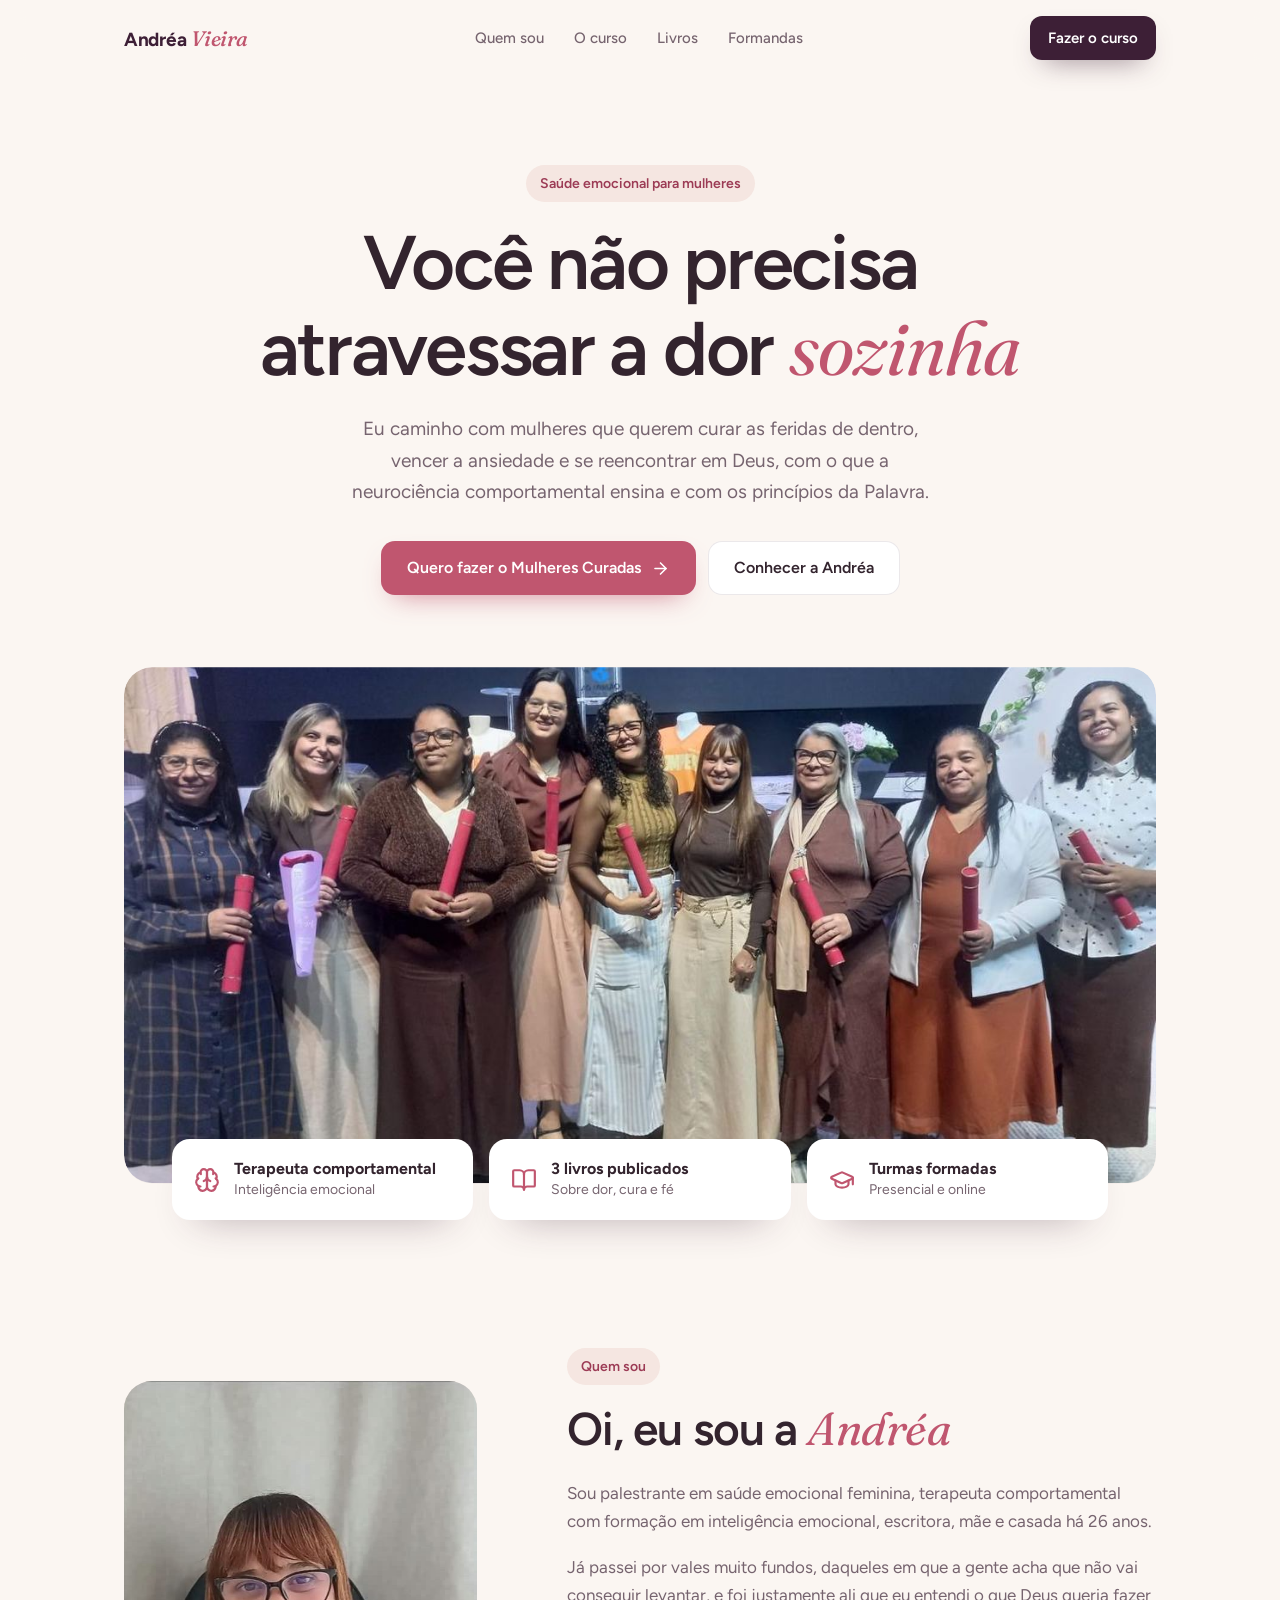
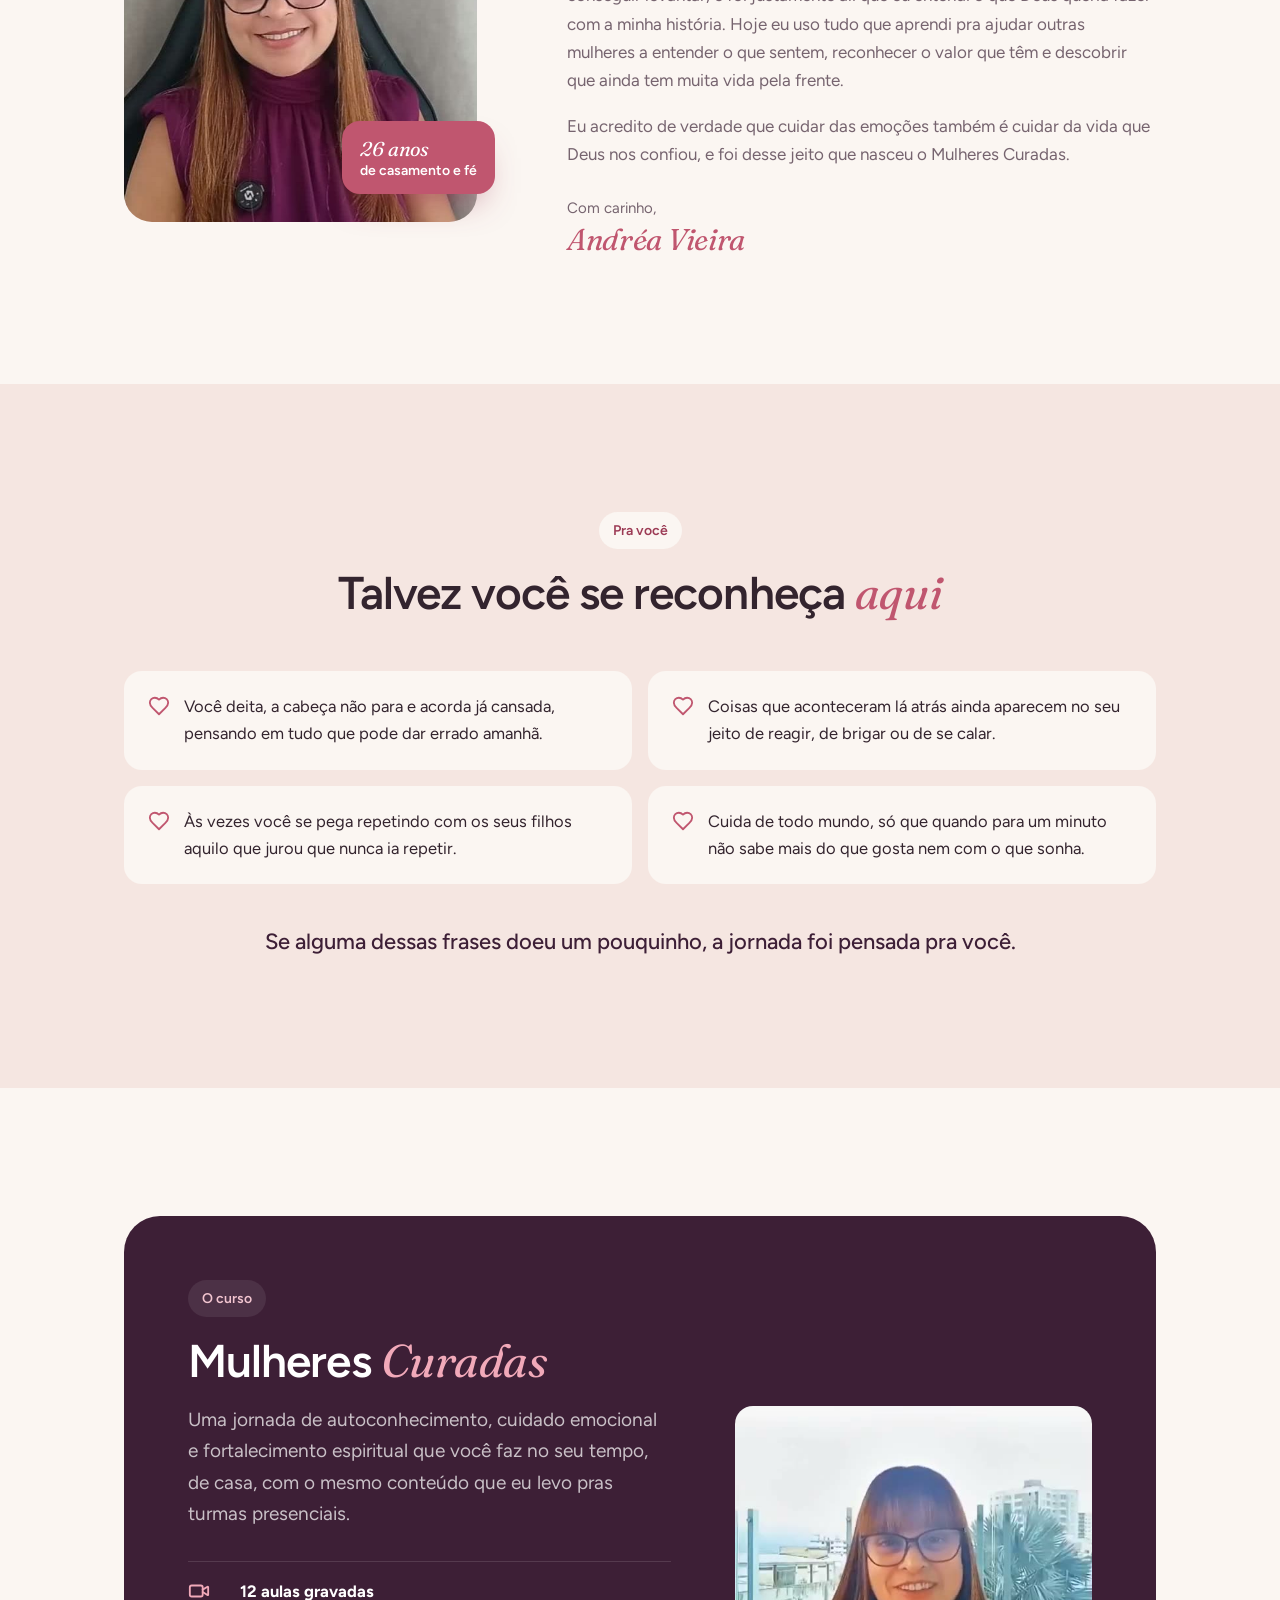
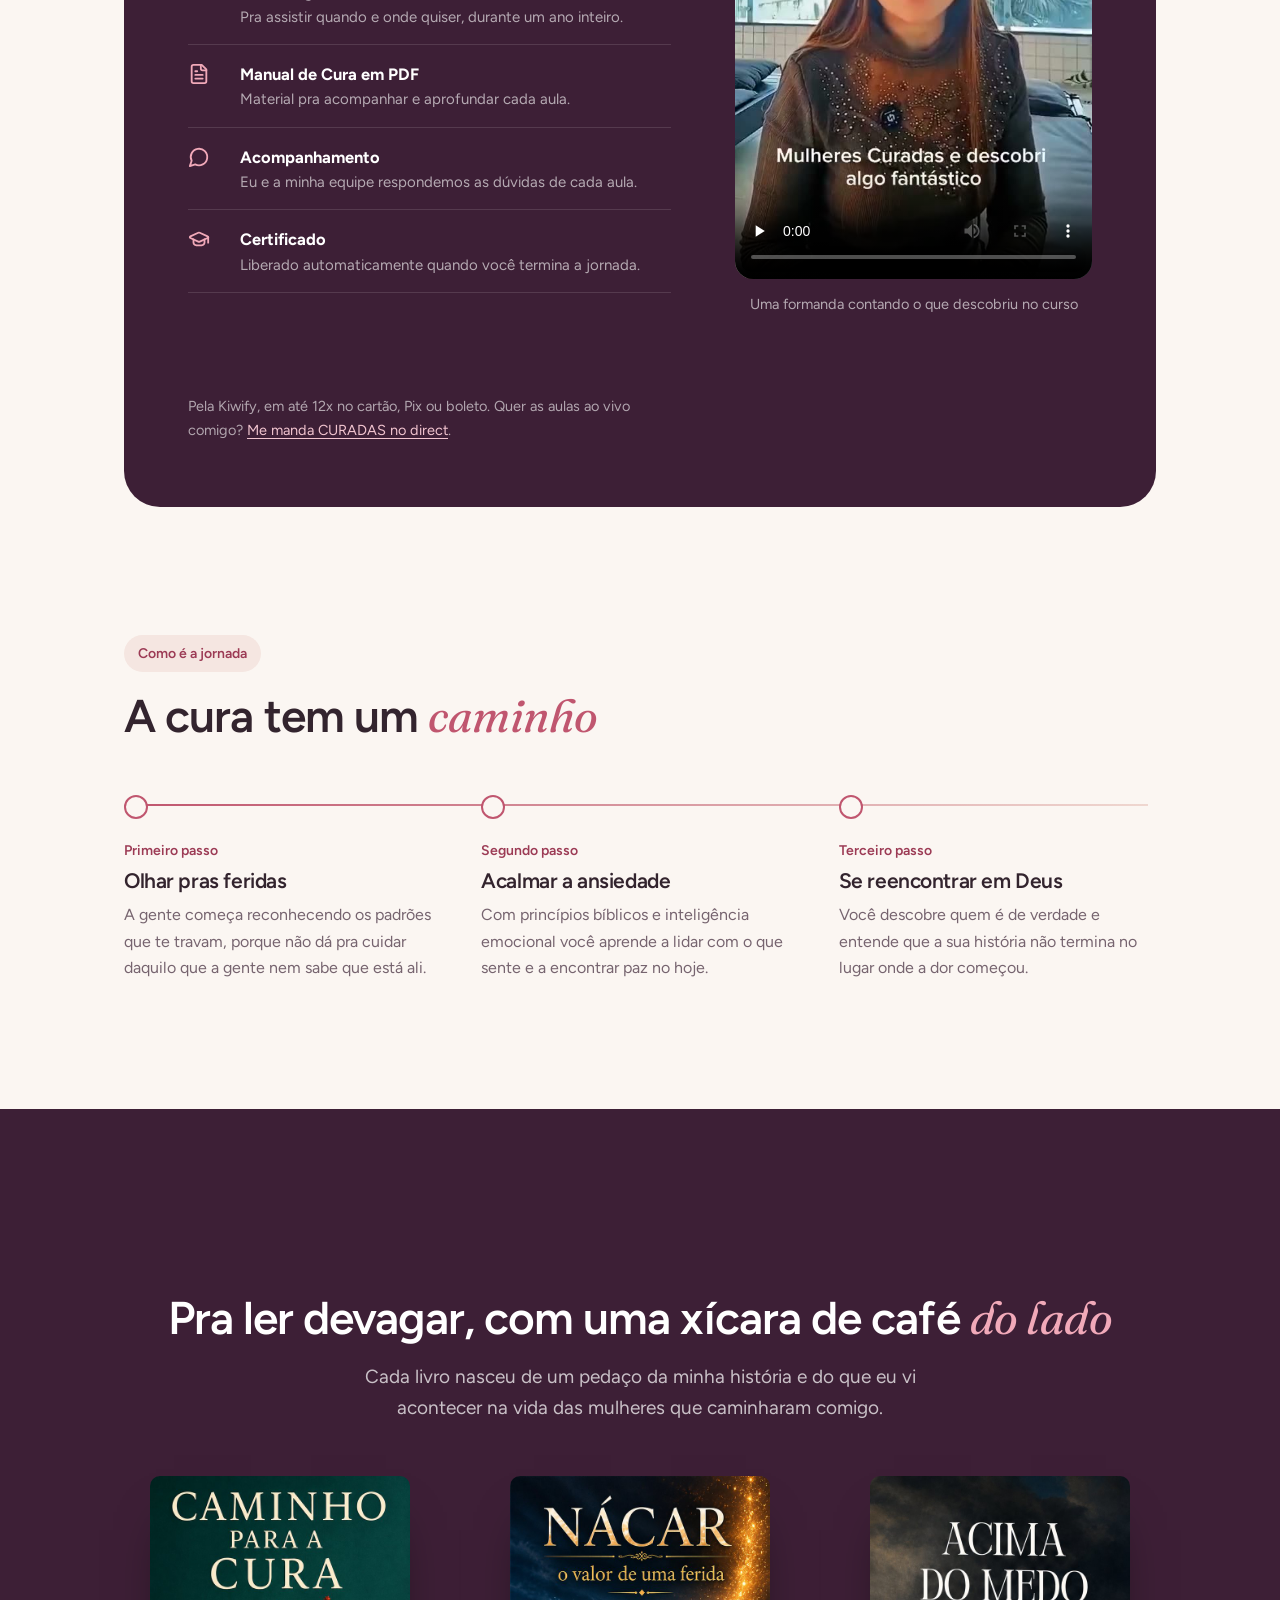
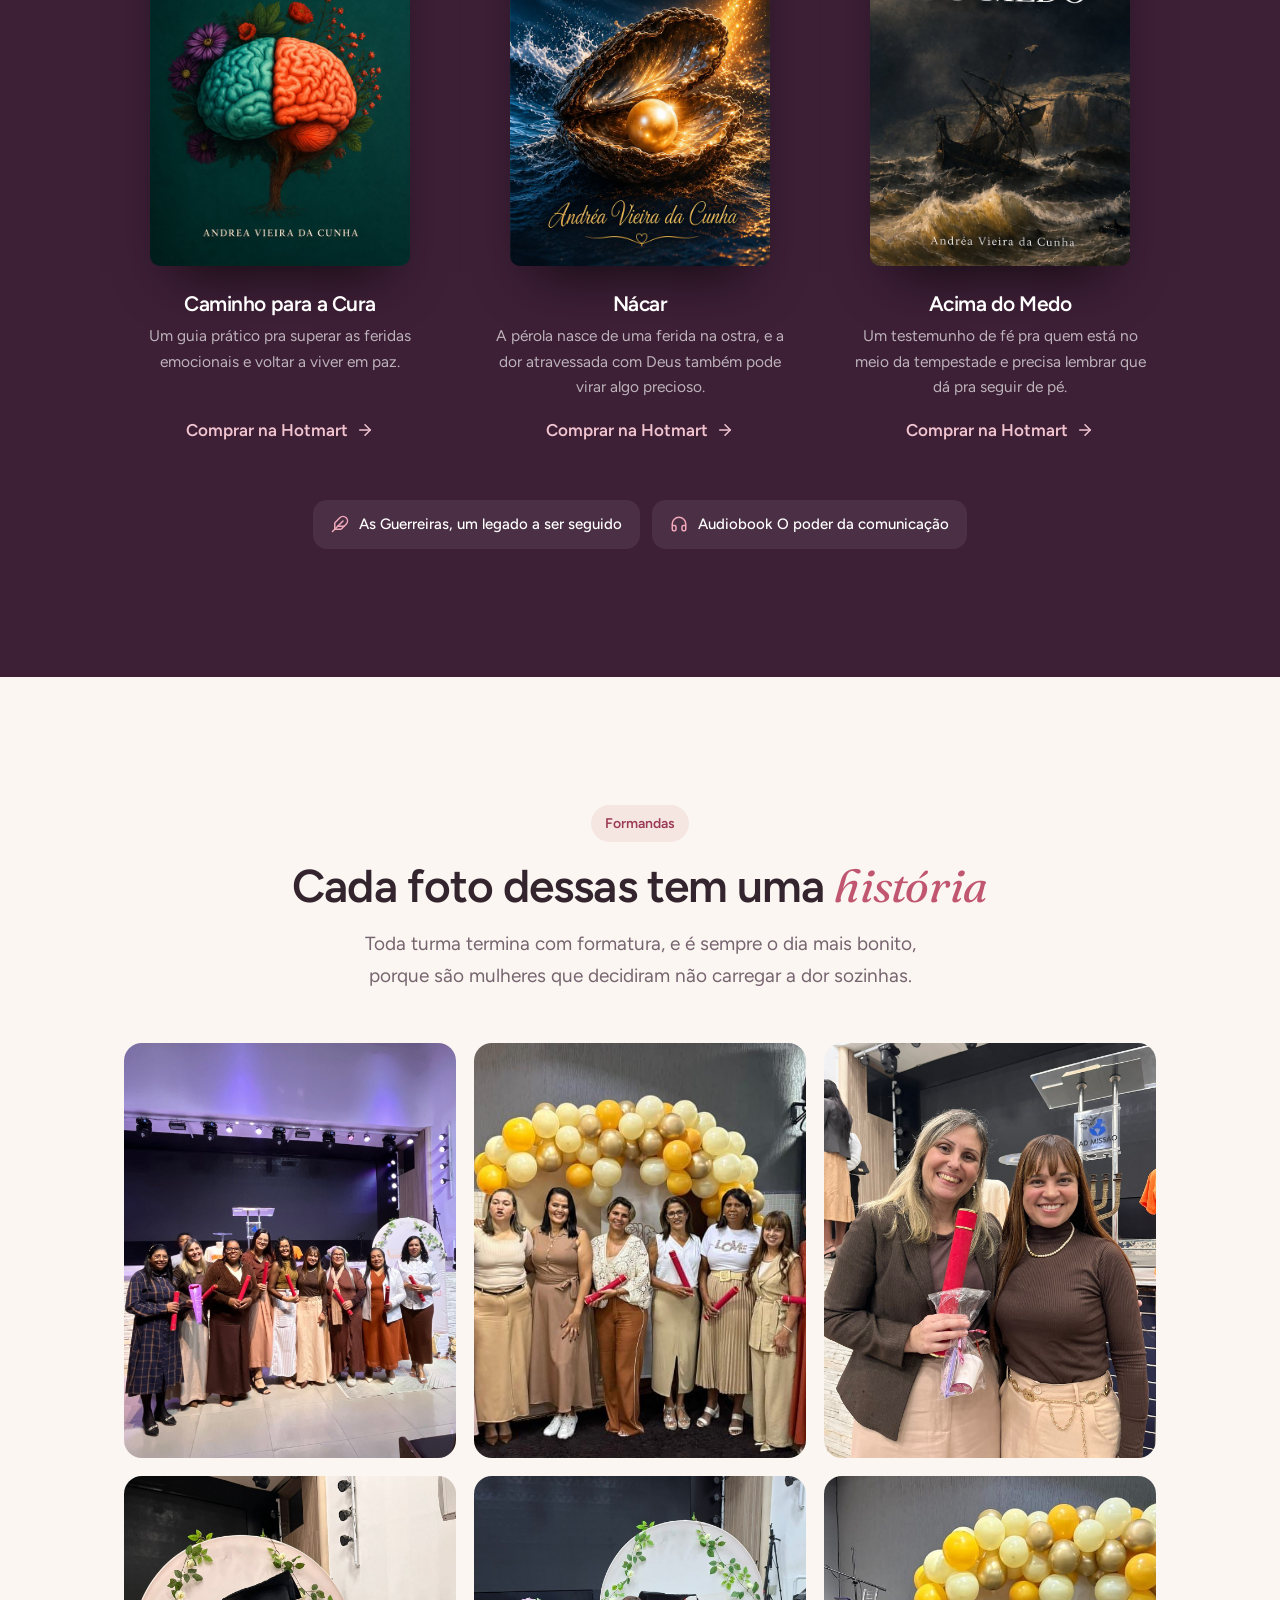
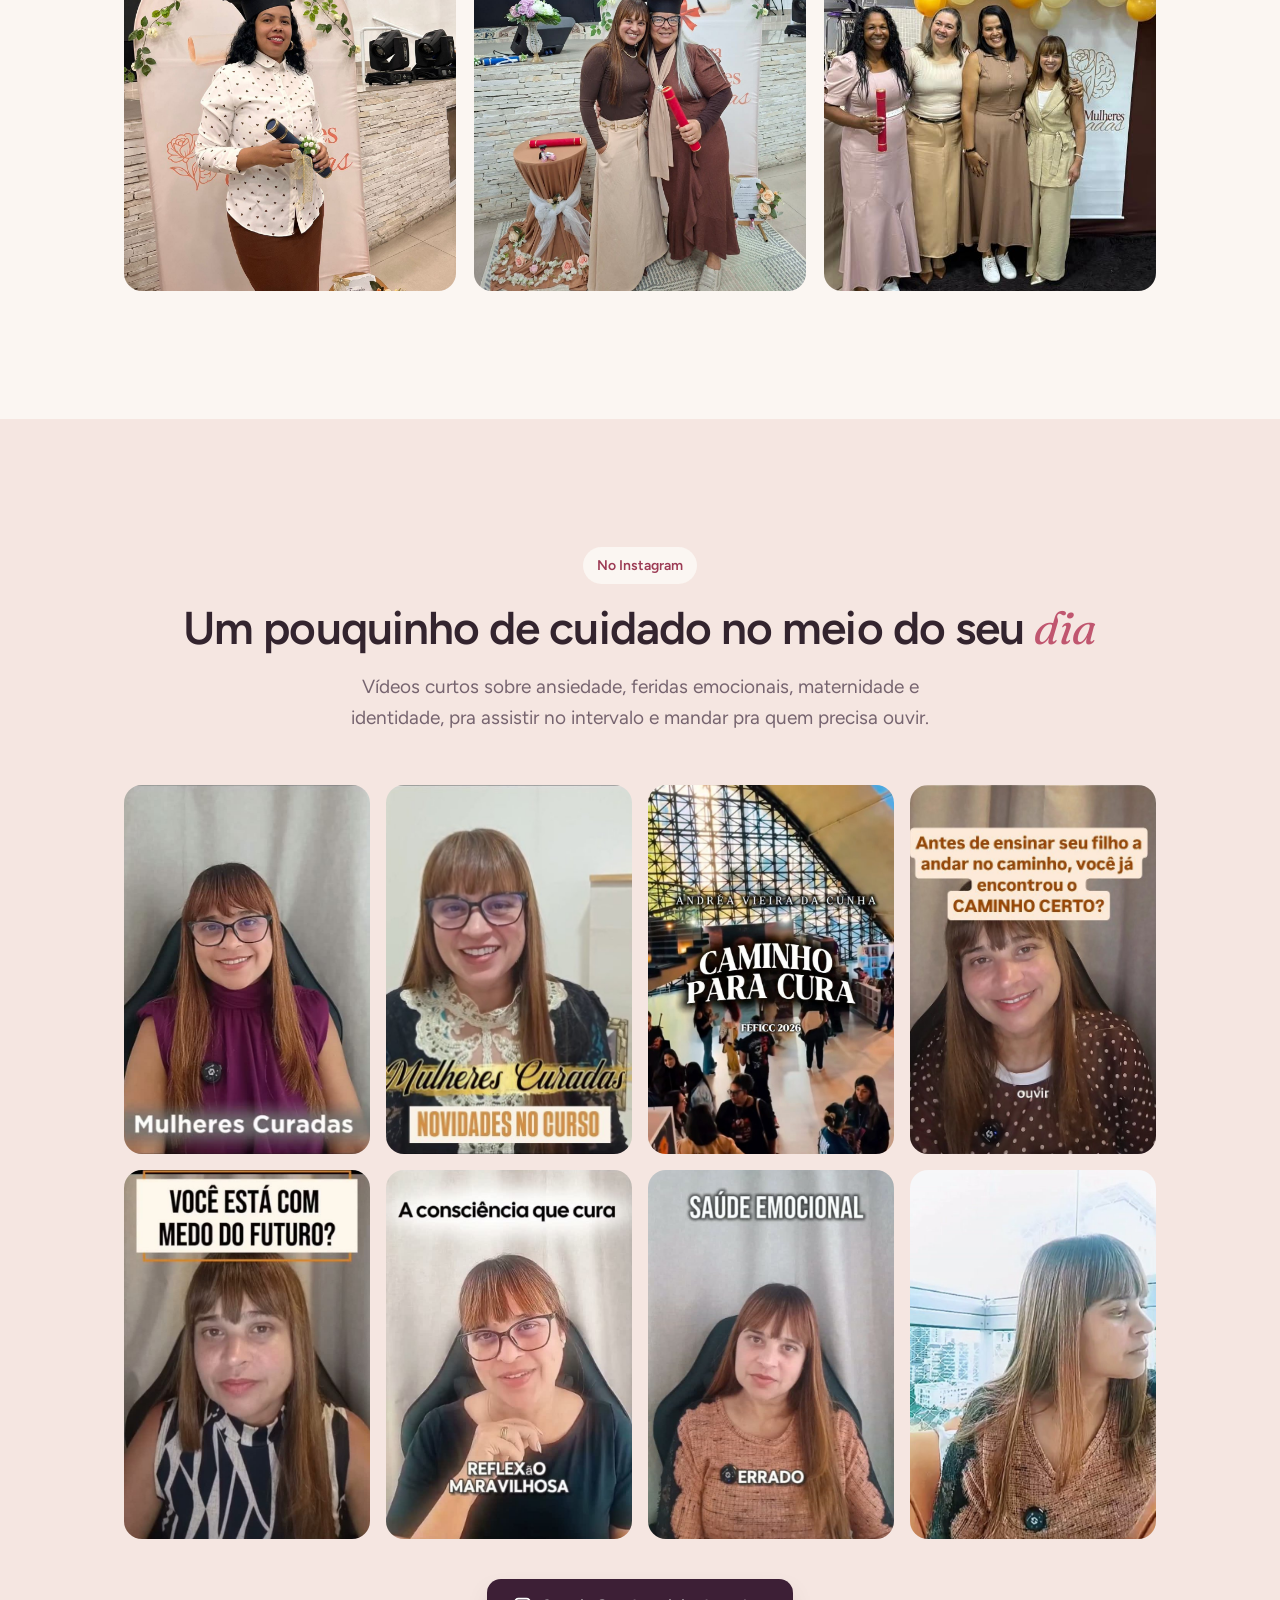
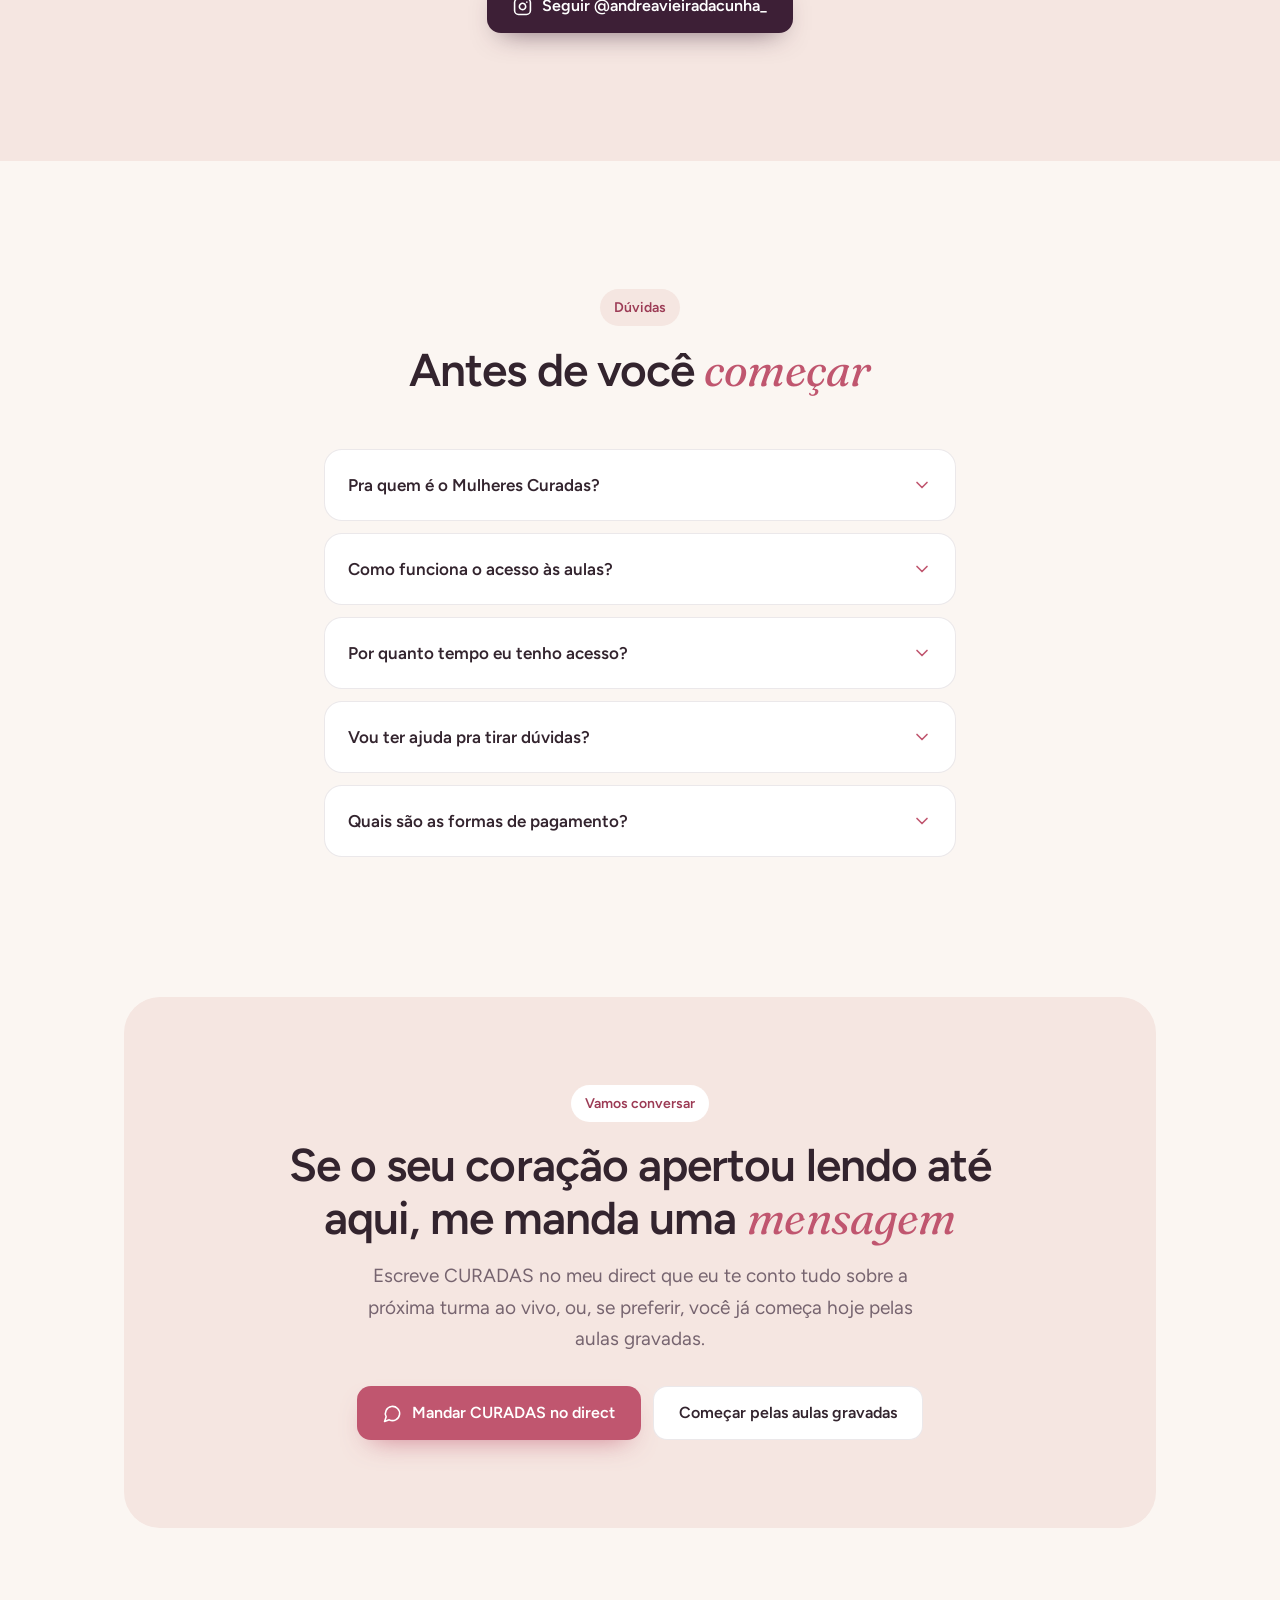
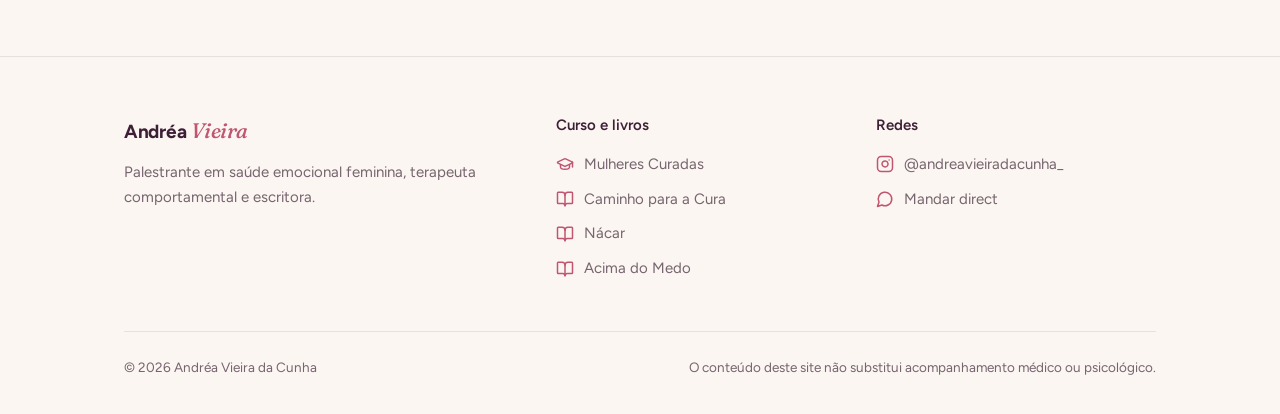
==== commit 1684c197: "Redesenha o site com identidade própria: Figtree + Fraunces, paleta ameixa e rosa, só fotos reais Co" ====
--- a/index.html
+++ b/index.html
@@ -3,258 +3,218 @@
 <head>
 <meta charset="utf-8">
 <meta name="viewport" content="width=device-width, initial-scale=1, viewport-fit=cover">
-<title>Andréa Vieira | Saúde emocional para mulheres</title>
+<title>Andréa Vieira | Mulheres Curadas</title>
 <meta name="description" content="Andréa Vieira da Cunha, palestrante em saúde emocional feminina, terapeuta comportamental e escritora. Curso Mulheres Curadas e os livros Caminho para a Cura, Nácar e Acima do Medo.">
 <meta property="og:title" content="Andréa Vieira | Mulheres Curadas">
-<meta property="og:description" content="Saúde emocional para mulheres, unindo neurociência comportamental e a Palavra de Deus.">
-<meta property="og:image" content="https://andreavieira.digitaldna.space/img/andrea.jpg">
-<meta name="theme-color" content="#24160f">
+<meta property="og:description" content="Você não precisa atravessar a dor sozinha. Saúde emocional para mulheres, com neurociência comportamental e a Palavra de Deus.">
+<meta property="og:image" content="https://andreavieira.digitaldna.space/img/depoimentos.jpg">
+<meta name="theme-color" content="#fbf6f2">
 <link rel="preconnect" href="https://fonts.googleapis.com">
 <link rel="preconnect" href="https://fonts.gstatic.com" crossorigin>
-<link href="https://fonts.googleapis.com/css2?family=Plus+Jakarta+Sans:wght@400;500;600;700&family=Instrument+Serif:ital@1&display=swap" rel="stylesheet">
+<link href="https://fonts.googleapis.com/css2?family=Figtree:wght@400;500;600;700&family=Fraunces:ital,opsz,wght@1,9..144,400;1,9..144,500&display=swap" rel="stylesheet">
 <style>
 :root{
-  --ink:#24160f; --cocoa:#33211a; --cocoa-2:#432c22; --accent:#cf8460; --accent-2:#eab396; --accent-deep:#9a4a2b;
-  --paper:#faf5ee; --paper-2:#f2e8dc; --text:#2a201b; --muted:#6c5f57; --line:rgba(51,33,26,.12);
-  --r:22px; --r-sm:16px; --pad:clamp(24px,5vw,64px); --max:1200px; --sec:clamp(88px,11vw,140px);
-  --ease:cubic-bezier(.22,1,.36,1);--edge:max(var(--pad),calc((100vw - var(--max))/2 + var(--pad)));
+  --cream:#fbf6f2; --blush:#f5e6e1; --blush-2:#efd7d0; --rose:#c0566f; --rose-deep:#9c3b55;
+  --plum:#3d1f36; --plum-2:#55304b; --text:#33242e; --muted:#76646f; --line:rgba(61,31,54,.1);
+  --r:28px; --r-sm:18px; --pad:clamp(24px,5vw,64px); --max:1160px; --sec:clamp(80px,10vw,128px);
+  --ease:cubic-bezier(.22,1,.36,1);
 }
 *{box-sizing:border-box;margin:0;padding:0}
 html{scroll-behavior:smooth;-webkit-text-size-adjust:100%}
-body{font-family:"Plus Jakarta Sans",system-ui,sans-serif;color:var(--text);background:var(--paper);line-height:1.6;font-size:17px;-webkit-font-smoothing:antialiased;overflow-x:hidden}
+body{font-family:Figtree,system-ui,sans-serif;color:var(--text);background:var(--cream);line-height:1.65;font-size:17px;-webkit-font-smoothing:antialiased;overflow-x:hidden}
 img,video{display:block;max-width:100%}
 a{color:inherit;text-decoration:none}
 .wrap{max-width:var(--max);margin:0 auto;padding:0 var(--pad)}
-.serif{font-family:"Instrument Serif",serif;font-style:italic;font-weight:400;letter-spacing:0;color:var(--accent-2)}
-.light .serif{color:var(--accent-deep)}
-h1,h2,h3{font-weight:600;letter-spacing:-.025em;line-height:1.1;text-wrap:balance}
+.narrow{max-width:760px}
+h1,h2,h3{font-weight:600;letter-spacing:-.02em;line-height:1.12;text-wrap:balance}
 p{text-wrap:pretty}
-h2{font-size:clamp(32px,4.4vw,52px)}
-.eyebrow{display:inline-flex;align-items:center;gap:10px;font-size:13px;font-weight:600;letter-spacing:.14em;text-transform:uppercase;color:var(--accent)}
-.light .eyebrow{color:var(--accent-deep)}
-.eyebrow::before{content:"";width:28px;height:1px;background:currentColor}
-.eyebrow+h2,.eyebrow+h1{margin-top:16px}
-h2.words{margin-bottom:20px;max-width:760px}
-.lead{font-size:clamp(17px,1.6vw,19px);color:var(--muted);max-width:620px}
-.dark .lead{color:rgba(255,255,255,.72)}
-.btn{display:inline-flex;align-items:center;justify-content:center;gap:10px;height:56px;padding:0 28px;border-radius:999px;font-weight:600;font-size:16px;transition:transform .4s var(--ease),background .3s,box-shadow .4s var(--ease)}
-.btn svg{width:20px;height:20px}
-.btn-main{background:linear-gradient(180deg,#d9926d,#bd6a45);color:#fff;box-shadow:0 10px 30px -10px rgba(189,106,69,.65)}
-.btn-main:hover{transform:translateY(-2px);box-shadow:0 16px 40px -12px rgba(189,106,69,.8)}
-.btn-ghost{border:1px solid rgba(255,255,255,.24);color:#fff}
-.btn-ghost:hover{background:rgba(255,255,255,.08)}
-.light .btn-ghost{border-color:var(--line);color:var(--text)}
-.light .btn-ghost:hover{background:#fff}
+h2{font-size:clamp(30px,4vw,46px)}
+em{font-family:Fraunces,serif;font-style:italic;font-weight:400;color:var(--rose);letter-spacing:-.01em}
+.on-dark em{color:#f1a9b9}
+.tag{display:inline-block;padding:7px 14px;border-radius:999px;background:var(--blush);color:var(--rose-deep);font-size:14px;font-weight:600}
+.on-dark .tag{background:rgba(255,255,255,.08);color:#f1c4cf}
+.tag+h1,.tag+h2{margin-top:18px}
+.sub{font-size:clamp(17px,1.5vw,19px);color:var(--muted);max-width:600px}
+.on-dark .sub{color:rgba(255,255,255,.72)}
+.center{text-align:center}
+.center .sub{margin-left:auto;margin-right:auto}
+.sec-head{margin-bottom:52px}
+.sec-head h2{margin-bottom:16px}
+.btn{display:inline-flex;align-items:center;justify-content:center;gap:10px;height:54px;padding:0 26px;border-radius:14px;font-weight:600;font-size:16px;transition:transform .35s var(--ease),background .3s,box-shadow .35s var(--ease)}
+.btn svg{width:19px;height:19px}
+.btn-plum{background:var(--plum);color:#fff;box-shadow:0 12px 28px -14px rgba(61,31,54,.7)}
+.btn-plum:hover{background:var(--plum-2);transform:translateY(-2px)}
+.btn-rose{background:var(--rose);color:#fff;box-shadow:0 12px 28px -14px rgba(192,86,111,.8)}
+.btn-rose:hover{background:var(--rose-deep);transform:translateY(-2px)}
+.btn-soft{background:#fff;color:var(--text);box-shadow:inset 0 0 0 1px var(--line)}
+.btn-soft:hover{background:var(--blush)}
+.on-dark .btn-soft{background:rgba(255,255,255,.08);color:#fff;box-shadow:inset 0 0 0 1px rgba(255,255,255,.18)}
 .ico{width:24px;height:24px;flex:none}
 section{position:relative}
-.dark{background:var(--ink);color:#fff}
 
 /* topo */
-header.top{position:fixed;inset:0 0 auto;z-index:50;transition:background .4s,border-color .4s;border-bottom:1px solid transparent}
-header.top.solid{background:rgba(36,22,15,.84);backdrop-filter:blur(14px);-webkit-backdrop-filter:blur(14px);border-color:rgba(255,255,255,.06)}
-.top .wrap{display:flex;align-items:center;justify-content:space-between;height:84px;gap:24px}
-.brand{display:flex;flex-direction:column;color:#fff;line-height:1.2}
-.brand b{font-size:19px;font-weight:600;letter-spacing:-.01em}
-.brand b .serif{font-size:22px}
-.brand small{font-size:12px;letter-spacing:.12em;text-transform:uppercase;color:var(--accent-2);opacity:.9}
-.top nav{display:flex;gap:32px;color:rgba(255,255,255,.78);font-size:15px;font-weight:500}
-.top nav a:hover{color:#fff}
-.top .btn{height:46px;padding:0 20px;font-size:15px}
+header.top{position:sticky;top:0;z-index:50;background:rgba(251,246,242,.88);backdrop-filter:blur(12px);-webkit-backdrop-filter:blur(12px);border-bottom:1px solid transparent;transition:border-color .3s}
+header.top.solid{border-color:var(--line)}
+.top .wrap{display:flex;align-items:center;justify-content:space-between;height:76px;gap:24px}
+.logo{font-weight:700;font-size:19px;letter-spacing:-.015em;color:var(--plum)}
+.logo em{font-weight:500;font-size:21px}
+.top nav{display:flex;gap:30px;font-size:15px;font-weight:500;color:var(--muted)}
+.top nav a:hover{color:var(--plum)}
+.top .btn{height:44px;padding:0 18px;font-size:15px;border-radius:12px}
 
 /* hero */
-.hero{overflow:hidden;padding:150px 0 0}
-.hero::after{content:"";position:absolute;inset:0;background:radial-gradient(70% 70% at 78% 35%,rgba(207,132,96,.22),transparent 62%),radial-gradient(50% 50% at 10% 90%,rgba(207,132,96,.08),transparent 70%);pointer-events:none}
-.hero .wrap{position:relative;z-index:2;display:grid;grid-template-columns:1.2fr .8fr;gap:56px;align-items:end}
-.hero-copy{padding-bottom:110px}
-.hero h1{font-size:clamp(42px,5.6vw,74px);max-width:680px;margin:22px 0 24px;letter-spacing:-.035em}
-.hero-ctas{display:flex;flex-wrap:wrap;gap:14px;margin-top:38px}
-.trust{display:flex;flex-wrap:wrap;gap:12px 28px;margin-top:44px;color:rgba(255,255,255,.66);font-size:14px}
-.trust span{display:inline-flex;align-items:center;gap:8px}
-.trust svg{width:18px;height:18px;color:var(--accent)}
-.hero-photo{position:relative;align-self:end}
-.arch{position:relative;border-radius:280px 280px 0 0;overflow:hidden;aspect-ratio:1000/1360;background:#000;box-shadow:0 40px 80px -30px rgba(0,0,0,.7)}
-.arch img{width:100%;height:100%;object-fit:cover;object-position:50% 20%}
-.arch::before{content:"";position:absolute;inset:0;border-radius:inherit;border:1px solid rgba(234,179,150,.35);z-index:2;pointer-events:none}
-.hero-photo .ring{position:absolute;inset:-14px -14px 0;border-radius:294px 294px 0 0;border:1px solid rgba(234,179,150,.18);border-bottom:0}
-.hero-card{position:absolute;left:-36px;bottom:56px;z-index:3;background:rgba(51,33,26,.8);backdrop-filter:blur(16px);-webkit-backdrop-filter:blur(16px);border:1px solid rgba(255,255,255,.1);border-radius:var(--r-sm);padding:16px 20px;box-shadow:0 20px 40px -20px rgba(0,0,0,.6)}
-.hero-card b{display:block;font-size:15px}
-.hero-card small{font-size:13px;color:rgba(255,255,255,.65)}
-
-/* temas */
-.themes{border-top:1px solid rgba(234,179,150,.16);color:rgba(255,255,255,.8)}
-.themes ul{list-style:none;display:grid;grid-template-columns:repeat(6,1fr)}
-.themes li{display:flex;align-items:center;justify-content:center;gap:10px;padding:26px 8px;font-size:13px;font-weight:600;letter-spacing:.1em;text-transform:uppercase;text-align:center}
-.themes li+li{border-left:1px solid rgba(255,255,255,.07)}
-.themes svg{width:20px;height:20px;color:var(--accent)}
-
-/* dor */
-.pain{padding:var(--sec) 0}
-.cards3{display:grid;grid-template-columns:repeat(3,1fr);gap:22px;margin-top:56px}
-.card{background:#fff;border:1px solid var(--line);border-radius:var(--r);padding:32px 28px}
-.card svg{width:28px;height:28px;color:var(--accent-deep)}
-.card h3{font-size:20px;margin:20px 0 10px;letter-spacing:-.015em}
-.card p{color:var(--muted);font-size:15.5px}
+.hero{padding:clamp(48px,7vw,88px) 0 0}
+.hero h1{font-size:clamp(40px,6vw,76px);max-width:900px;margin-left:auto;margin-right:auto;letter-spacing:-.03em}
+.hero .sub{margin-top:22px}
+.hero-ctas{display:flex;flex-wrap:wrap;gap:12px;justify-content:center;margin-top:34px}
+.hero-pic{margin-top:clamp(44px,6vw,72px);border-radius:var(--r);overflow:hidden;aspect-ratio:16/8;box-shadow:0 40px 80px -50px rgba(61,31,54,.6)}
+.hero-pic img{width:100%;height:100%;object-fit:cover;object-position:50% 62%}
+.facts{display:grid;grid-template-columns:repeat(3,1fr);gap:16px;margin-top:-44px;position:relative;z-index:2;padding:0 clamp(16px,4vw,48px);text-align:left}
+.fact{background:#fff;border-radius:var(--r-sm);padding:20px 22px;display:flex;gap:14px;align-items:center;box-shadow:0 20px 40px -26px rgba(61,31,54,.45)}
+.fact svg{width:26px;height:26px;color:var(--rose)}
+.fact b{display:block;font-size:16px;line-height:1.3}
+.fact small{display:block;font-size:14px;color:var(--muted);line-height:1.4}
+
+/* carta */
+.letter{padding:var(--sec) 0}
+.letter .wrap{display:grid;grid-template-columns:.75fr 1.25fr;gap:clamp(40px,7vw,96px);align-items:center}
+.letter-pic{position:relative}
+.letter-pic .frame{border-radius:var(--r);overflow:hidden;aspect-ratio:4/5;background:var(--blush)}
+.letter-pic img{width:100%;height:100%;object-fit:cover;object-position:50% 30%}
+.letter-pic .stamp{position:absolute;right:-18px;bottom:28px;background:var(--rose);color:#fff;border-radius:var(--r-sm);padding:14px 18px;font-size:14px;font-weight:600;line-height:1.35;box-shadow:0 18px 36px -18px rgba(156,59,85,.8)}
+.letter-pic .stamp em{color:#fff;font-size:20px;display:block}
+.letter p{color:var(--muted);margin-bottom:18px;max-width:620px}
+.letter h2{margin-bottom:24px}
+.sign{margin-top:28px;display:flex;flex-direction:column;gap:2px}
+.sign small{font-size:15px;color:var(--muted)}
+.sign em{font-size:30px;line-height:1.1}
+
+/* pra você */
+.foryou{padding:var(--sec) 0;background:var(--blush)}
+.foryou ul{list-style:none;display:grid;grid-template-columns:1fr 1fr;gap:16px}
+.foryou li{background:var(--cream);border-radius:var(--r-sm);padding:22px 24px;display:flex;gap:14px;align-items:flex-start;font-size:16.5px}
+.foryou li svg{width:22px;height:22px;color:var(--rose);margin-top:2px}
+.foryou .close{margin-top:40px;font-size:clamp(19px,2vw,22px);font-weight:500;color:var(--plum)}
 
 /* curso */
-.course{padding:var(--sec) 0;background:var(--cocoa);overflow:hidden}
-.course .wrap{display:grid;grid-template-columns:1fr 1fr;gap:clamp(40px,6vw,80px);align-items:center}
-.course-photo{border-radius:var(--r);overflow:hidden;aspect-ratio:1/1;box-shadow:0 40px 80px -40px rgba(0,0,0,.6)}
-.course-photo img{width:100%;height:100%;object-fit:cover;object-position:50% 60%}
-.incl{list-style:none;display:grid;grid-template-columns:1fr 1fr;gap:16px;margin:32px 0 28px}
-.incl li{background:rgba(255,255,255,.05);border:1px solid rgba(255,255,255,.09);border-radius:var(--r-sm);padding:20px}
-.incl svg{width:22px;height:22px;color:var(--accent-2)}
-.incl b{display:block;margin:12px 0 4px;font-size:16px}
-.incl small{display:block;font-size:14px;line-height:1.5;color:rgba(255,255,255,.62)}
-.course .note{margin-top:16px;font-size:14px;color:rgba(255,255,255,.58)}
-.course .note a{color:var(--accent-2);text-decoration:underline;text-underline-offset:3px}
+.course{padding:var(--sec) 0}
+.course-box{background:var(--plum);color:#fff;border-radius:calc(var(--r) + 8px);padding:clamp(32px,5vw,64px);display:grid;grid-template-columns:1.15fr .85fr;gap:clamp(36px,5vw,64px);align-items:center}
+.course-box h2{margin-bottom:16px}
+.rows{list-style:none;margin:32px 0;border-top:1px solid rgba(255,255,255,.12)}
+.rows li{display:grid;grid-template-columns:40px 1fr;gap:12px;padding:16px 0;border-bottom:1px solid rgba(255,255,255,.12)}
+.rows svg{width:22px;height:22px;color:#f1a9b9;margin-top:2px}
+.rows b{display:block;font-size:16.5px}
+.rows small{display:block;font-size:15px;color:rgba(255,255,255,.62);line-height:1.5}
+.course .note{margin-top:16px;font-size:14.5px;color:rgba(255,255,255,.6)}
+.course .note a{color:#f1c4cf;text-decoration:underline;text-underline-offset:3px}
+.vid{position:relative;border-radius:var(--r-sm);overflow:hidden;aspect-ratio:476/630;background:#000}
+.vid video{width:100%;height:100%;object-fit:cover}
+.vid-cap{margin-top:14px;font-size:14.5px;color:rgba(255,255,255,.62);text-align:center}
 
 /* jornada */
-.steps{padding:var(--sec) 0;background:var(--paper-2)}
-.steps-grid{display:grid;grid-template-columns:repeat(3,1fr);gap:22px;margin-top:56px}
-.step{background:#fff;border-radius:var(--r);padding:34px 30px;border:1px solid var(--line)}
-.step .n{font-family:"Instrument Serif",serif;font-style:italic;font-size:56px;line-height:1;color:var(--accent-deep)}
-.step h3{font-size:20px;margin:18px 0 10px;letter-spacing:-.015em}
-.step p{color:var(--muted);font-size:15.5px}
+.path{padding:0 0 var(--sec)}
+.timeline{list-style:none;display:grid;grid-template-columns:repeat(3,1fr);gap:40px;position:relative}
+.timeline::before{content:"";position:absolute;left:8px;right:8px;top:9px;height:2px;background:linear-gradient(90deg,var(--rose),var(--blush-2))}
+.timeline li{position:relative;padding-top:40px}
+.timeline li::before{content:"";position:absolute;left:0;top:0;width:20px;height:20px;border-radius:50%;background:var(--cream);border:2px solid var(--rose)}
+.timeline small{font-size:14px;font-weight:600;color:var(--rose-deep)}
+.timeline h3{font-size:21px;margin:6px 0 10px}
+.timeline p{color:var(--muted);font-size:16px}
 
 /* livros */
-.books{padding:var(--sec) 0}
-.books-grid{display:grid;grid-template-columns:repeat(3,1fr);gap:28px;margin-top:56px}
-.book{display:flex;flex-direction:column}
-.book .cover{border-radius:var(--r-sm);overflow:hidden;aspect-ratio:2/3;box-shadow:0 30px 60px -30px rgba(51,33,26,.55);transition:transform .6s var(--ease)}
-.book:hover .cover{transform:translateY(-6px)}
+.books{padding:var(--sec) 0;background:var(--plum);color:#fff}
+.books-grid{display:grid;grid-template-columns:repeat(3,1fr);gap:clamp(24px,4vw,48px)}
+.book{text-align:center;display:flex;flex-direction:column;align-items:center}
+.book .cover{width:100%;max-width:260px;border-radius:10px;overflow:hidden;aspect-ratio:2/3;box-shadow:0 30px 50px -24px rgba(0,0,0,.7);transition:transform .6s var(--ease)}
+.book:hover .cover{transform:translateY(-8px) rotate(-1deg)}
 .book .cover img{width:100%;height:100%;object-fit:cover}
-.book small{margin-top:24px;font-size:12.5px;font-weight:600;letter-spacing:.12em;text-transform:uppercase;color:var(--accent-deep)}
-.book h3{font-size:22px;margin:8px 0 10px}
-.book p{color:var(--muted);font-size:15.5px;margin-bottom:18px}
-.book .more{margin-top:auto;display:inline-flex;align-items:center;gap:8px;font-weight:600;color:var(--accent-deep)}
-.book .more svg{width:18px;height:18px;transition:transform .4s var(--ease)}
-.book:hover .more svg{transform:translateX(4px)}
-.extra{margin-top:48px;padding-top:28px;border-top:1px solid var(--line);display:flex;flex-wrap:wrap;gap:12px 28px;align-items:center;color:var(--muted);font-size:15px}
-.extra a{display:inline-flex;align-items:center;gap:8px;color:var(--text);font-weight:500}
-.extra a:hover{color:var(--accent-deep)}
-.extra svg{width:18px;height:18px;color:var(--accent-deep)}
+.book h3{font-size:21px;margin:26px 0 8px}
+.book p{color:rgba(255,255,255,.66);font-size:15.5px;max-width:300px;margin-bottom:16px}
+.book .buy{margin-top:auto;font-weight:600;color:#f1c4cf;display:inline-flex;gap:8px;align-items:center}
+.book .buy svg{width:18px;height:18px}
+.more-books{margin-top:56px;display:flex;flex-wrap:wrap;justify-content:center;gap:12px}
+.more-books a{display:inline-flex;align-items:center;gap:10px;padding:12px 18px;border-radius:14px;background:rgba(255,255,255,.07);font-size:15px;font-weight:500;transition:background .3s}
+.more-books a:hover{background:rgba(255,255,255,.13)}
+.more-books svg{width:18px;height:18px;color:#f1a9b9}
 
 /* formandas */
-.grads{padding:var(--sec) 0;background:var(--paper-2)}
-.grads-grid{display:grid;grid-template-columns:.8fr 1.2fr;gap:22px;margin-top:56px;align-items:start}
-.vid{position:relative;border-radius:var(--r);overflow:hidden;aspect-ratio:476/630;background:#000;box-shadow:0 30px 60px -30px rgba(51,33,26,.5)}
-.vid video{width:100%;height:100%;object-fit:cover}
-.vid .lbl{position:absolute;left:16px;top:16px;z-index:2;background:rgba(36,22,15,.7);backdrop-filter:blur(8px);-webkit-backdrop-filter:blur(8px);color:#fff;font-size:13px;font-weight:600;padding:8px 14px;border-radius:999px}
-.photos{display:grid;grid-template-columns:1fr 1fr;gap:22px}
-.photos figure{border-radius:var(--r);overflow:hidden;aspect-ratio:4/5;background:#ddd}
-.photos figure.wide{grid-column:1/-1;aspect-ratio:16/10}
-.photos img{width:100%;height:100%;object-fit:cover;transition:transform 1.2s var(--ease)}
-.photos figure:hover img{transform:scale(1.04)}
-
-/* sobre */
-.about{padding:var(--sec) 0}
-.about .wrap{display:grid;grid-template-columns:.85fr 1.15fr;gap:clamp(40px,7vw,96px);align-items:center}
-.about-photo .frame{border-radius:var(--r);overflow:hidden;aspect-ratio:4/5;box-shadow:0 40px 80px -40px rgba(51,33,26,.5)}
-.about-photo img{width:100%;height:100%;object-fit:cover;object-position:50% 25%}
-.about h2{margin-bottom:24px}
-.about p{color:var(--muted);margin-bottom:18px;max-width:600px}
-.quote{margin:34px 0 0;padding:2px 0 2px 24px;border-left:2px solid var(--accent);font-size:clamp(19px,2vw,23px);line-height:1.45;color:var(--text);font-weight:500;letter-spacing:-.01em}
-.quote cite{display:block;margin-top:12px;font-size:14px;font-style:normal;color:var(--muted)}
-.chips{display:flex;flex-wrap:wrap;gap:10px;margin-top:30px}
-.chips span{display:inline-flex;align-items:center;gap:8px;padding:10px 16px;border-radius:999px;background:#fff;border:1px solid var(--line);font-size:14px;font-weight:500}
-.chips svg{width:17px;height:17px;color:var(--accent-deep)}
+.grads{padding:var(--sec) 0}
+.masonry{display:grid;grid-template-columns:repeat(3,1fr);gap:18px}
+.masonry figure{border-radius:var(--r-sm);overflow:hidden;background:var(--blush);aspect-ratio:4/5}
+.masonry img{width:100%;height:100%;object-fit:cover}
 
 /* conteúdo */
-.content{padding:var(--sec) 0;overflow:hidden}
-.reels{display:flex;gap:18px;overflow-x:auto;scroll-snap-type:x mandatory;padding:8px var(--edge) 12px;margin-top:52px;scrollbar-width:none;scroll-padding:0 var(--edge)}
-.reels::-webkit-scrollbar{display:none}
-.reel{flex:0 0 clamp(220px,22vw,270px);scroll-snap-align:start;border-radius:var(--r-sm);overflow:hidden;position:relative;aspect-ratio:2/3;background:#000;transition:transform .5s var(--ease)}
-.reel:hover{transform:translateY(-6px)}
-.reel img{width:100%;height:100%;object-fit:cover}
-.reel>.ico{position:absolute;top:14px;right:14px;z-index:2;width:22px;height:22px;color:#fff;opacity:.9}
-.reels .end{flex:0 0 1px}
-.content .follow{margin-top:40px}
+.content{padding:var(--sec) 0;background:var(--blush)}
+.reels{display:grid;grid-template-columns:repeat(4,1fr);gap:16px}
+.reel{position:relative;border-radius:var(--r-sm);overflow:hidden;aspect-ratio:2/3;background:#000}
+.reel img{width:100%;height:100%;object-fit:cover;transition:transform 1s var(--ease)}
+.reel:hover img{transform:scale(1.04)}
+.reel>.ico{position:absolute;right:12px;top:12px;width:20px;height:20px;color:#fff;filter:drop-shadow(0 1px 4px rgba(0,0,0,.5))}
+.content .follow{margin-top:40px;text-align:center}
 
 /* dúvidas */
 .faq{padding:var(--sec) 0}
-.faq .wrap{display:grid;grid-template-columns:.8fr 1.2fr;gap:clamp(40px,6vw,80px);align-items:start}
-.faq details{border-bottom:1px solid var(--line)}
-.faq details:first-child{border-top:1px solid var(--line)}
-.faq summary{list-style:none;cursor:pointer;display:flex;justify-content:space-between;gap:20px;align-items:center;padding:24px 0;font-weight:600;font-size:18px;letter-spacing:-.01em}
+.faq details{background:#fff;border-radius:var(--r-sm);margin-bottom:12px;box-shadow:inset 0 0 0 1px var(--line)}
+.faq summary{list-style:none;cursor:pointer;display:flex;justify-content:space-between;gap:20px;align-items:center;padding:22px 24px;font-weight:600;font-size:17px}
 .faq summary::-webkit-details-marker{display:none}
-.faq summary svg{width:20px;height:20px;color:var(--accent-deep);transition:transform .4s var(--ease)}
-.faq details[open] summary svg{transform:rotate(45deg)}
-.faq details p{color:var(--muted);padding:0 0 24px;max-width:640px}
+.faq summary svg{width:20px;height:20px;color:var(--rose);transition:transform .35s var(--ease)}
+.faq details[open] summary svg{transform:rotate(180deg)}
+.faq details p{color:var(--muted);padding:0 24px 22px}
 
 /* final */
-.final{padding:var(--sec) 0;overflow:hidden;text-align:center}
-.final::before{content:"";position:absolute;inset:0;background:radial-gradient(60% 70% at 50% 40%,rgba(207,132,96,.22),transparent 70%)}
-.final .wrap{position:relative;z-index:2;display:flex;flex-direction:column;align-items:center}
-.final h2{max-width:820px;margin-left:auto;margin-right:auto}
-.final .lead{margin:0 auto 38px}
-.final .ctas{display:flex;flex-wrap:wrap;gap:14px;justify-content:center}
+.final{padding:0 0 var(--sec)}
+.final-box{background:var(--blush);border-radius:calc(var(--r) + 8px);padding:clamp(44px,7vw,88px) clamp(24px,5vw,64px);text-align:center}
+.final-box .tag{background:#fff}
+.final-box h2{max-width:760px;margin:18px auto 16px}
+.final-box .sub{margin:0 auto 32px}
+.final .ctas{display:flex;flex-wrap:wrap;gap:12px;justify-content:center}
 
 /* rodapé */
-footer{background:#170e09;color:rgba(255,255,255,.62);padding:72px 0 calc(40px + env(safe-area-inset-bottom));font-size:15px}
-.foot{display:grid;grid-template-columns:1.4fr 1fr 1fr;gap:48px;padding-bottom:48px;border-bottom:1px solid rgba(255,255,255,.08)}
-.foot h4{color:#fff;font-size:14px;letter-spacing:.12em;text-transform:uppercase;margin-bottom:18px;font-weight:600}
-.foot a{display:flex;align-items:center;gap:10px;margin-bottom:12px;transition:color .3s}
-.foot a:hover{color:var(--accent-2)}
-.foot svg{width:18px;height:18px;color:var(--accent)}
-.foot .brand{margin-bottom:18px;flex-direction:column;align-items:flex-start;gap:0}
-.legal{padding-top:28px;display:flex;justify-content:space-between;gap:24px;flex-wrap:wrap;font-size:13px;color:rgba(255,255,255,.45)}
-
-/* botão fixo */
-.dm{position:fixed;right:20px;bottom:calc(20px + env(safe-area-inset-bottom));z-index:60;height:56px;padding:0 22px 0 18px;border-radius:999px;background:linear-gradient(180deg,#d9926d,#bd6a45);color:#fff;display:flex;align-items:center;gap:10px;font-weight:600;font-size:15px;box-shadow:0 14px 30px -8px rgba(189,106,69,.6);transition:transform .4s var(--ease)}
-.dm:hover{transform:translateY(-2px)}
-.dm svg{width:22px;height:22px}
+footer{border-top:1px solid var(--line);padding:56px 0 calc(36px + env(safe-area-inset-bottom));font-size:15px;color:var(--muted)}
+.foot{display:grid;grid-template-columns:1.4fr 1fr 1fr;gap:40px;padding-bottom:40px}
+.foot h4{color:var(--plum);font-size:15px;margin-bottom:14px;font-weight:600}
+.foot a{display:flex;align-items:center;gap:10px;margin-bottom:10px}
+.foot a:hover{color:var(--rose-deep)}
+.foot svg{width:18px;height:18px;color:var(--rose)}
+.foot .logo{display:inline-block;margin-bottom:12px}
+.legal{padding-top:24px;border-top:1px solid var(--line);display:flex;justify-content:space-between;gap:20px;flex-wrap:wrap;font-size:13.5px}
 
 /* motion */
-.rv{opacity:0;transform:translateY(28px);filter:blur(8px);transition:opacity 1s var(--ease),transform 1s var(--ease),filter 1s var(--ease);transition-delay:var(--d,0s)}
-.rv.in{opacity:1;transform:none;filter:none}
-.words .w{display:inline-block;opacity:0;filter:blur(10px);transform:translateY(.25em);transition:opacity .9s var(--ease),filter .9s var(--ease),transform .9s var(--ease)}
-.words.in .w{opacity:1;filter:none;transform:none}
-@media (prefers-reduced-motion:reduce){.rv,.words .w{opacity:1!important;transform:none!important;filter:none!important;transition:none!important}}
+.up{opacity:0;transform:translateY(22px);transition:opacity .9s var(--ease),transform .9s var(--ease);transition-delay:var(--d,0s)}
+.up.in{opacity:1;transform:none}
+.mask{clip-path:inset(12% 6% 12% 6% round var(--r));transition:clip-path 1.3s var(--ease)}
+.mask.in{clip-path:inset(0 0 0 0 round var(--r))}
+@media (prefers-reduced-motion:reduce){.up,.mask{opacity:1!important;transform:none!important;clip-path:none!important;transition:none!important}}
 
 /* responsivo */
 @media (max-width:1000px){
   .top nav{display:none}
-  .hero .wrap{grid-template-columns:1fr;gap:20px}
-  .hero-copy{padding-bottom:20px}
-  .hero-photo{max-width:440px;margin:0 auto;width:100%}
-  .hero-card{left:0}
-  .themes ul{grid-template-columns:repeat(3,1fr)}
-  .themes li:nth-child(4){border-left:0}
-  .themes li:nth-child(n+4){border-top:1px solid rgba(255,255,255,.07)}
-  .cards3,.steps-grid,.books-grid{grid-template-columns:1fr}
-  .books-grid{max-width:460px}
-  .course .wrap,.about .wrap,.faq .wrap,.grads-grid{grid-template-columns:1fr}
-  .vid{max-width:400px}
-  .about-photo{max-width:460px}
+  .letter .wrap,.course-box{grid-template-columns:1fr}
+  .letter-pic{max-width:420px}
+  .vid{max-width:380px;margin:0 auto}
+  .books-grid{grid-template-columns:1fr;gap:56px}
+  .reels{grid-template-columns:repeat(2,1fr)}
+  .masonry{grid-template-columns:repeat(2,1fr)}
   .foot{grid-template-columns:1fr 1fr}
   .foot>div:first-child{grid-column:1/-1}
 }
 @media (max-width:640px){
   body{font-size:16px}
-  .top .wrap{height:72px}
-  .top .btn{display:none}
-  .hero{padding-top:118px}
-  .hero-ctas .btn,.final .btn{width:100%}
-  .trust{gap:10px 20px;margin-top:32px}
-  .hero-photo{max-width:none}
-  .arch{aspect-ratio:1000/1200}
-  .hero-card{left:12px;bottom:24px;padding:12px 16px}
-  .themes li{padding:20px 6px;font-size:12px;letter-spacing:.05em;flex-direction:column;gap:8px}
-  .incl{grid-template-columns:1fr}
-  .course-photo{aspect-ratio:4/3}
-  .books-grid{gap:32px}
-  .book{display:grid;grid-template-columns:118px 1fr;column-gap:20px;align-items:start}
-  .book .cover{grid-row:1/span 4}
-  .book small{margin-top:2px}
-  .book h3{font-size:19px;margin:6px 0 8px}
-  .book p{font-size:15px;margin-bottom:12px}
-  .book .more{font-size:15px}
-  .photos{gap:14px}
-  .reel{flex-basis:72vw}
-  .faq summary{font-size:17px}
-  .foot{grid-template-columns:1fr;gap:36px}
-  .dm span{display:none}
-  .dm{width:56px;padding:0;justify-content:center}
+  .top .wrap{height:66px}
+  .top .btn{height:40px;padding:0 14px;font-size:14px}
+  .hero-ctas .btn,.final .btn,.course-box .btn{width:100%}
+  .book .cover{max-width:210px}
+  .hero-pic{aspect-ratio:4/3.4}
+  .facts{grid-template-columns:1fr;margin-top:-28px;gap:10px;padding:0 12px}
+  .foryou ul{grid-template-columns:1fr}
+  .letter-pic .stamp{right:12px;bottom:16px}
+  .timeline{grid-template-columns:1fr;gap:28px;padding-left:36px}
+  .timeline::before{left:9px;right:auto;top:8px;bottom:8px;width:2px;height:auto;background:linear-gradient(180deg,var(--rose),var(--blush-2))}
+  .timeline li{padding-top:0}
+  .timeline li::before{left:-36px;top:4px}
+  .masonry{gap:12px}
+  .reels{gap:12px}
+  .foot{grid-template-columns:1fr;gap:28px}
 }
 </style>
 </head>
@@ -262,213 +222,205 @@
 
 <header class="top" id="top">
   <div class="wrap">
-    <a href="#" class="brand" aria-label="Início"><b>Andréa <span class="serif">Vieira</span></b><small>Saúde emocional</small></a>
+    <a href="#" class="logo" aria-label="Início">Andréa <em>Vieira</em></a>
     <nav>
+      <a href="#sobre">Quem sou</a>
       <a href="#curso">O curso</a>
       <a href="#livros">Livros</a>
       <a href="#formandas">Formandas</a>
-      <a href="#sobre">Sobre</a>
     </nav>
-    <a class="btn btn-main" href="https://kiwify.app/3fMlAHY" target="_blank" rel="noopener">Quero fazer o curso</a>
+    <a class="btn btn-plum" href="https://kiwify.app/3fMlAHY" target="_blank" rel="noopener">Fazer o curso</a>
   </div>
 </header>
 
-<section class="hero dark">
-  <div class="wrap">
-    <div class="hero-copy">
-      <span class="eyebrow rv">Saúde emocional para mulheres</span>
-      <h1 class="words">As feridas de dentro também têm <span class="serif">cura</span></h1>
-      <p class="lead rv" style="--d:.35s">Eu ajudo mulheres a cuidar das dores que ficaram pra trás, vencer a ansiedade e reencontrar quem elas são em Deus, juntando o que a neurociência comportamental ensina com os princípios da Palavra.</p>
-      <div class="hero-ctas rv" style="--d:.5s">
-        <a class="btn btn-main" href="https://kiwify.app/3fMlAHY" target="_blank" rel="noopener">Quero fazer o curso <svg class="ico" aria-hidden="true" xmlns="http://www.w3.org/2000/svg" viewBox="0 0 24 24" fill="none" stroke="currentColor" stroke-width="2" stroke-linecap="round" stroke-linejoin="round" > <path d="M5 12h14" /> <path d="m12 5 7 7-7 7" /> </svg></a>
-        <a class="btn btn-ghost" href="#livros">Conhecer os livros</a>
-      </div>
-      <div class="trust rv" style="--d:.65s">
-        <span><svg class="ico" aria-hidden="true" xmlns="http://www.w3.org/2000/svg" viewBox="0 0 24 24" fill="none" stroke="currentColor" stroke-width="2" stroke-linecap="round" stroke-linejoin="round" > <path d="M12 5a3 3 0 1 0-5.997.125 4 4 0 0 0-2.526 5.77 4 4 0 0 0 .556 6.588A4 4 0 1 0 12 18Z" /> <path d="M12 5a3 3 0 1 1 5.997.125 4 4 0 0 1 2.526 5.77 4 4 0 0 1-.556 6.588A4 4 0 1 1 12 18Z" /> <path d="M15 13a4.5 4.5 0 0 1-3-4 4.5 4.5 0 0 1-3 4" /> <path d="M17.599 6.5a3 3 0 0 0 .399-1.375" /> <path d="M6.003 5.125A3 3 0 0 0 6.401 6.5" /> <path d="M3.477 10.896a4 4 0 0 1 .585-.396" /> <path d="M19.938 10.5a4 4 0 0 1 .585.396" /> <path d="M6 18a4 4 0 0 1-1.967-.516" /> <path d="M19.967 17.484A4 4 0 0 1 18 18" /> </svg>Terapeuta comportamental</span>
-        <span><svg class="ico" aria-hidden="true" xmlns="http://www.w3.org/2000/svg" viewBox="0 0 24 24" fill="none" stroke="currentColor" stroke-width="2" stroke-linecap="round" stroke-linejoin="round" > <path d="M12 7v14" /> <path d="M3 18a1 1 0 0 1-1-1V4a1 1 0 0 1 1-1h5a4 4 0 0 1 4 4 4 4 0 0 1 4-4h5a1 1 0 0 1 1 1v13a1 1 0 0 1-1 1h-6a3 3 0 0 0-3 3 3 3 0 0 0-3-3z" /> </svg>3 livros publicados</span>
-        <span><svg class="ico" aria-hidden="true" xmlns="http://www.w3.org/2000/svg" viewBox="0 0 24 24" fill="none" stroke="currentColor" stroke-width="2" stroke-linecap="round" stroke-linejoin="round" > <path d="M12 2a3 3 0 0 0-3 3v7a3 3 0 0 0 6 0V5a3 3 0 0 0-3-3Z" /> <path d="M19 10v2a7 7 0 0 1-14 0v-2" /> <line x1="12" x2="12" y1="19" y2="22" /> </svg>Palestrante</span>
-      </div>
-    </div>
-    <div class="hero-photo rv" style="--d:.2s">
-      <div class="ring"></div>
-      <div class="arch"><img src="img/andrea.jpg" alt="Andréa Vieira segurando o livro Nácar" fetchpriority="high"></div>
-      <div class="hero-card"><b>Andréa Vieira da Cunha</b><small>Criadora do Mulheres Curadas</small></div>
-    </div>
-  </div>
-</section>
-
-<section class="themes dark" aria-label="Temas">
-  <ul class="wrap">
-    <li><svg class="ico" aria-hidden="true" xmlns="http://www.w3.org/2000/svg" viewBox="0 0 24 24" fill="none" stroke="currentColor" stroke-width="2" stroke-linecap="round" stroke-linejoin="round" > <path d="m16.24 7.76-1.804 5.411a2 2 0 0 1-1.265 1.265L7.76 16.24l1.804-5.411a2 2 0 0 1 1.265-1.265z" /> <circle cx="12" cy="12" r="10" /> </svg>Propósito</li>
-    <li><svg class="ico" aria-hidden="true" xmlns="http://www.w3.org/2000/svg" viewBox="0 0 24 24" fill="none" stroke="currentColor" stroke-width="2" stroke-linecap="round" stroke-linejoin="round" > <path d="M12 5a3 3 0 1 0-5.997.125 4 4 0 0 0-2.526 5.77 4 4 0 0 0 .556 6.588A4 4 0 1 0 12 18Z" /> <path d="M12 5a3 3 0 1 1 5.997.125 4 4 0 0 1 2.526 5.77 4 4 0 0 1-.556 6.588A4 4 0 1 1 12 18Z" /> <path d="M15 13a4.5 4.5 0 0 1-3-4 4.5 4.5 0 0 1-3 4" /> <path d="M17.599 6.5a3 3 0 0 0 .399-1.375" /> <path d="M6.003 5.125A3 3 0 0 0 6.401 6.5" /> <path d="M3.477 10.896a4 4 0 0 1 .585-.396" /> <path d="M19.938 10.5a4 4 0 0 1 .585.396" /> <path d="M6 18a4 4 0 0 1-1.967-.516" /> <path d="M19.967 17.484A4 4 0 0 1 18 18" /> </svg>Emoções</li>
-    <li><svg class="ico" aria-hidden="true" xmlns="http://www.w3.org/2000/svg" viewBox="0 0 24 24" fill="none" stroke="currentColor" stroke-width="2" stroke-linecap="round" stroke-linejoin="round" > <path d="M9.937 15.5A2 2 0 0 0 8.5 14.063l-6.135-1.582a.5.5 0 0 1 0-.962L8.5 9.936A2 2 0 0 0 9.937 8.5l1.582-6.135a.5.5 0 0 1 .963 0L14.063 8.5A2 2 0 0 0 15.5 9.937l6.135 1.581a.5.5 0 0 1 0 .964L15.5 14.063a2 2 0 0 0-1.437 1.437l-1.582 6.135a.5.5 0 0 1-.963 0z" /> <path d="M20 3v4" /> <path d="M22 5h-4" /> <path d="M4 17v2" /> <path d="M5 18H3" /> </svg>Identidade</li>
-    <li><svg class="ico" aria-hidden="true" xmlns="http://www.w3.org/2000/svg" viewBox="0 0 24 24" fill="none" stroke="currentColor" stroke-width="2" stroke-linecap="round" stroke-linejoin="round" > <path d="M19 14c1.49-1.46 3-3.21 3-5.5A5.5 5.5 0 0 0 16.5 3c-1.76 0-3 .5-4.5 2-1.5-1.5-2.74-2-4.5-2A5.5 5.5 0 0 0 2 8.5c0 2.3 1.5 4.05 3 5.5l7 7Z" /> </svg>Valores</li>
-    <li><svg class="ico" aria-hidden="true" xmlns="http://www.w3.org/2000/svg" viewBox="0 0 24 24" fill="none" stroke="currentColor" stroke-width="2" stroke-linecap="round" stroke-linejoin="round" > <path d="M7 20h10" /> <path d="M10 20c5.5-2.5.8-6.4 3-10" /> <path d="M9.5 9.4c1.1.8 1.8 2.2 2.3 3.7-2 .4-3.5.4-4.8-.3-1.2-.6-2.3-1.9-3-4.2 2.8-.5 4.4 0 5.5.8z" /> <path d="M14.1 6a7 7 0 0 0-1.1 4c1.9-.1 3.3-.6 4.3-1.4 1-1 1.6-2.3 1.7-4.6-2.7.1-4 1-4.9 2z" /> </svg>Feridas</li>
-    <li><svg class="ico" aria-hidden="true" xmlns="http://www.w3.org/2000/svg" viewBox="0 0 24 24" fill="none" stroke="currentColor" stroke-width="2" stroke-linecap="round" stroke-linejoin="round" > <path d="M11 14h2a2 2 0 1 0 0-4h-3c-.6 0-1.1.2-1.4.6L3 16" /> <path d="m7 20 1.6-1.4c.3-.4.8-.6 1.4-.6h4c1.1 0 2.1-.4 2.8-1.2l4.6-4.4a2 2 0 0 0-2.75-2.91l-4.2 3.9" /> <path d="m2 15 6 6" /> <path d="M19.5 8.5c.7-.7 1.5-1.6 1.5-2.7A2.73 2.73 0 0 0 16 4a2.78 2.78 0 0 0-5 1.8c0 1.2.8 2 1.5 2.8L16 12Z" /> </svg>Fé</li>
-  </ul>
-</section>
-
-<section class="pain light">
-  <div class="wrap">
-    <span class="eyebrow rv">Talvez seja você</span>
-    <h2 class="words">Tem dor que a gente carrega tanto tempo que até acha <span class="serif">normal</span></h2>
-    <p class="lead rv" style="--d:.2s">E não é, porque Deus não te criou pra viver no automático, só sobrevivendo de um dia pro outro enquanto por dentro tá tudo pesado.</p>
-    <div class="cards3">
-      <div class="card rv"><svg class="ico" aria-hidden="true" xmlns="http://www.w3.org/2000/svg" viewBox="0 0 24 24" fill="none" stroke="currentColor" stroke-width="2" stroke-linecap="round" stroke-linejoin="round" > <path d="M12 5a3 3 0 1 0-5.997.125 4 4 0 0 0-2.526 5.77 4 4 0 0 0 .556 6.588A4 4 0 1 0 12 18Z" /> <path d="M12 5a3 3 0 1 1 5.997.125 4 4 0 0 1 2.526 5.77 4 4 0 0 1-.556 6.588A4 4 0 1 1 12 18Z" /> <path d="M15 13a4.5 4.5 0 0 1-3-4 4.5 4.5 0 0 1-3 4" /> <path d="M17.599 6.5a3 3 0 0 0 .399-1.375" /> <path d="M6.003 5.125A3 3 0 0 0 6.401 6.5" /> <path d="M3.477 10.896a4 4 0 0 1 .585-.396" /> <path d="M19.938 10.5a4 4 0 0 1 .585.396" /> <path d="M6 18a4 4 0 0 1-1.967-.516" /> <path d="M19.967 17.484A4 4 0 0 1 18 18" /> </svg><h3>A ansiedade não te deixa em paz</h3><p>Você deita e a cabeça não para, fica pensando em tudo que pode dar errado e acorda já cansada, como se o medo do futuro decidisse o seu dia.</p></div>
-      <div class="card rv" style="--d:.1s"><svg class="ico" aria-hidden="true" xmlns="http://www.w3.org/2000/svg" viewBox="0 0 24 24" fill="none" stroke="currentColor" stroke-width="2" stroke-linecap="round" stroke-linejoin="round" > <path d="M7 20h10" /> <path d="M10 20c5.5-2.5.8-6.4 3-10" /> <path d="M9.5 9.4c1.1.8 1.8 2.2 2.3 3.7-2 .4-3.5.4-4.8-.3-1.2-.6-2.3-1.9-3-4.2 2.8-.5 4.4 0 5.5.8z" /> <path d="M14.1 6a7 7 0 0 0-1.1 4c1.9-.1 3.3-.6 4.3-1.4 1-1 1.6-2.3 1.7-4.6-2.7.1-4 1-4.9 2z" /> </svg><h3>Feridas antigas que voltam</h3><p>Aquilo que aconteceu lá atrás ainda aparece no jeito que você reage, e às vezes você se pega repetindo com os seus filhos o que jurou que nunca ia repetir.</p></div>
-      <div class="card rv" style="--d:.2s"><svg class="ico" aria-hidden="true" xmlns="http://www.w3.org/2000/svg" viewBox="0 0 24 24" fill="none" stroke="currentColor" stroke-width="2" stroke-linecap="round" stroke-linejoin="round" > <path d="m16.24 7.76-1.804 5.411a2 2 0 0 1-1.265 1.265L7.76 16.24l1.804-5.411a2 2 0 0 1 1.265-1.265z" /> <circle cx="12" cy="12" r="10" /> </svg><h3>Você se perdeu de si mesma</h3><p>Cuida de todo mundo e resolve tudo, só que quando para um minuto não sabe mais do que gosta, o que sonha nem quem é além das obrigações.</p></div>
-    </div>
-  </div>
-</section>
-
-<section class="course dark" id="curso">
-  <div class="wrap">
-    <div class="course-photo rv"><img src="img/depoimentos.jpg" alt="Turma de formandas do curso Mulheres Curadas" loading="lazy"></div>
+<section class="hero center">
+  <div class="wrap">
+    <span class="tag up">Saúde emocional para mulheres</span>
+    <h1 class="up" style="--d:.08s">Você não precisa atravessar a dor <em>sozinha</em></h1>
+    <p class="sub up" style="--d:.16s">Eu caminho com mulheres que querem curar as feridas de dentro, vencer a ansiedade e se reencontrar em Deus, com o que a neurociência comportamental ensina e com os princípios da Palavra.</p>
+    <div class="hero-ctas up" style="--d:.24s">
+      <a class="btn btn-rose" href="https://kiwify.app/3fMlAHY" target="_blank" rel="noopener">Quero fazer o Mulheres Curadas <svg class="ico" aria-hidden="true" xmlns="http://www.w3.org/2000/svg" viewBox="0 0 24 24" fill="none" stroke="currentColor" stroke-width="2" stroke-linecap="round" stroke-linejoin="round" > <path d="M5 12h14" /> <path d="m12 5 7 7-7 7" /> </svg></a>
+      <a class="btn btn-soft" href="#sobre">Conhecer a Andréa</a>
+    </div>
+    <div class="hero-pic mask"><img src="img/depoimentos.jpg" alt="Formandas do curso Mulheres Curadas reunidas na formatura" fetchpriority="high"></div>
+    <div class="facts">
+      <div class="fact up"><svg class="ico" aria-hidden="true" xmlns="http://www.w3.org/2000/svg" viewBox="0 0 24 24" fill="none" stroke="currentColor" stroke-width="2" stroke-linecap="round" stroke-linejoin="round" > <path d="M12 5a3 3 0 1 0-5.997.125 4 4 0 0 0-2.526 5.77 4 4 0 0 0 .556 6.588A4 4 0 1 0 12 18Z" /> <path d="M12 5a3 3 0 1 1 5.997.125 4 4 0 0 1 2.526 5.77 4 4 0 0 1-.556 6.588A4 4 0 1 1 12 18Z" /> <path d="M15 13a4.5 4.5 0 0 1-3-4 4.5 4.5 0 0 1-3 4" /> <path d="M17.599 6.5a3 3 0 0 0 .399-1.375" /> <path d="M6.003 5.125A3 3 0 0 0 6.401 6.5" /> <path d="M3.477 10.896a4 4 0 0 1 .585-.396" /> <path d="M19.938 10.5a4 4 0 0 1 .585.396" /> <path d="M6 18a4 4 0 0 1-1.967-.516" /> <path d="M19.967 17.484A4 4 0 0 1 18 18" /> </svg><span><b>Terapeuta comportamental</b><small>Inteligência emocional</small></span></div>
+      <div class="fact up" style="--d:.08s"><svg class="ico" aria-hidden="true" xmlns="http://www.w3.org/2000/svg" viewBox="0 0 24 24" fill="none" stroke="currentColor" stroke-width="2" stroke-linecap="round" stroke-linejoin="round" > <path d="M12 7v14" /> <path d="M3 18a1 1 0 0 1-1-1V4a1 1 0 0 1 1-1h5a4 4 0 0 1 4 4 4 4 0 0 1 4-4h5a1 1 0 0 1 1 1v13a1 1 0 0 1-1 1h-6a3 3 0 0 0-3 3 3 3 0 0 0-3-3z" /> </svg><span><b>3 livros publicados</b><small>Sobre dor, cura e fé</small></span></div>
+      <div class="fact up" style="--d:.16s"><svg class="ico" aria-hidden="true" xmlns="http://www.w3.org/2000/svg" viewBox="0 0 24 24" fill="none" stroke="currentColor" stroke-width="2" stroke-linecap="round" stroke-linejoin="round" > <path d="M21.42 10.922a1 1 0 0 0-.019-1.838L12.83 5.18a2 2 0 0 0-1.66 0L2.6 9.08a1 1 0 0 0 0 1.832l8.57 3.908a2 2 0 0 0 1.66 0z" /> <path d="M22 10v6" /> <path d="M6 12.5V16a6 3 0 0 0 12 0v-3.5" /> </svg><span><b>Turmas formadas</b><small>Presencial e online</small></span></div>
+    </div>
+  </div>
+</section>
+
+<section class="letter" id="sobre">
+  <div class="wrap">
+    <div class="letter-pic up">
+      <div class="frame"><img src="img/sobre.jpg" alt="Andréa Vieira" loading="lazy"></div>
+      <div class="stamp"><em>26 anos</em>de casamento e fé</div>
+    </div>
     <div>
-      <span class="eyebrow rv">O curso</span>
-      <h2 class="words">Mulheres <span class="serif">Curadas</span></h2>
-      <p class="lead rv" style="--d:.15s">É uma jornada de autoconhecimento, cuidado emocional e fortalecimento espiritual que você faz no seu tempo, de casa, com o mesmo conteúdo que eu levo pras turmas presenciais.</p>
-      <ul class="incl rv" style="--d:.25s">
-        <li><svg class="ico" aria-hidden="true" xmlns="http://www.w3.org/2000/svg" viewBox="0 0 24 24" fill="none" stroke="currentColor" stroke-width="2" stroke-linecap="round" stroke-linejoin="round" > <path d="m16 13 5.223 3.482a.5.5 0 0 0 .777-.416V7.87a.5.5 0 0 0-.752-.432L16 10.5" /> <rect x="2" y="6" width="14" height="12" rx="2" /> </svg><b>12 aulas gravadas</b><small>Pra assistir quando e onde quiser, por um ano inteiro.</small></li>
-        <li><svg class="ico" aria-hidden="true" xmlns="http://www.w3.org/2000/svg" viewBox="0 0 24 24" fill="none" stroke="currentColor" stroke-width="2" stroke-linecap="round" stroke-linejoin="round" > <path d="M15 2H6a2 2 0 0 0-2 2v16a2 2 0 0 0 2 2h12a2 2 0 0 0 2-2V7Z" /> <path d="M14 2v4a2 2 0 0 0 2 2h4" /> <path d="M10 9H8" /> <path d="M16 13H8" /> <path d="M16 17H8" /> </svg><b>Manual de Cura</b><small>Material em PDF pra acompanhar e aprofundar cada aula.</small></li>
-        <li><svg class="ico" aria-hidden="true" xmlns="http://www.w3.org/2000/svg" viewBox="0 0 24 24" fill="none" stroke="currentColor" stroke-width="2" stroke-linecap="round" stroke-linejoin="round" > <path d="M7.9 20A9 9 0 1 0 4 16.1L2 22Z" /> </svg><b>Acompanhamento</b><small>Espaço pra tirar dúvidas comigo e com a equipe em cada aula.</small></li>
-        <li><svg class="ico" aria-hidden="true" xmlns="http://www.w3.org/2000/svg" viewBox="0 0 24 24" fill="none" stroke="currentColor" stroke-width="2" stroke-linecap="round" stroke-linejoin="round" > <path d="M21.42 10.922a1 1 0 0 0-.019-1.838L12.83 5.18a2 2 0 0 0-1.66 0L2.6 9.08a1 1 0 0 0 0 1.832l8.57 3.908a2 2 0 0 0 1.66 0z" /> <path d="M22 10v6" /> <path d="M6 12.5V16a6 3 0 0 0 12 0v-3.5" /> </svg><b>Certificado</b><small>Emitido automaticamente quando você termina a jornada.</small></li>
-      </ul>
-      <a class="btn btn-main rv" style="--d:.3s" href="https://kiwify.app/3fMlAHY" target="_blank" rel="noopener">Quero fazer o curso <svg class="ico" aria-hidden="true" xmlns="http://www.w3.org/2000/svg" viewBox="0 0 24 24" fill="none" stroke="currentColor" stroke-width="2" stroke-linecap="round" stroke-linejoin="round" > <path d="M5 12h14" /> <path d="m12 5 7 7-7 7" /> </svg></a>
-      <p class="note rv" style="--d:.35s">Pagamento pela Kiwify, em até 12x no cartão, Pix ou boleto. Quer as aulas ao vivo comigo? <a href="https://ig.me/m/andreavieiradacunha_" target="_blank" rel="noopener">Me manda CURADAS no direct</a>.</p>
-    </div>
-  </div>
-</section>
-
-<section class="steps light">
-  <div class="wrap">
-    <span class="eyebrow rv">A jornada</span>
-    <h2 class="words">A cura tem um <span class="serif">caminho</span></h2>
-    <div class="steps-grid">
-      <div class="step rv"><div class="n">01</div><h3>Identificar as feridas</h3><p>A gente começa reconhecendo os padrões emocionais que te travam, porque não dá pra tratar aquilo que a gente nem sabe que está ali.</p></div>
-      <div class="step rv" style="--d:.1s"><div class="n">02</div><h3>Vencer a ansiedade</h3><p>Com princípios bíblicos e inteligência emocional você aprende a regular o que sente e a encontrar paz no presente, sem viver refém do amanhã.</p></div>
-      <div class="step rv" style="--d:.2s"><div class="n">03</div><h3>Construir uma nova identidade</h3><p>Você descobre quem é em Deus e entende que a sua história não termina no lugar onde a dor começou.</p></div>
-    </div>
-  </div>
-</section>
-
-<section class="books light" id="livros">
-  <div class="wrap">
-    <span class="eyebrow rv">Livros</span>
-    <h2 class="words">Pra continuar a conversa na sua <span class="serif">cabeceira</span></h2>
-    <p class="lead rv" style="--d:.2s">Cada livro nasceu de um pedaço da minha história e do que eu vi acontecer na vida das mulheres que caminharam comigo.</p>
+      <span class="tag up">Quem sou</span>
+      <h2 class="up" style="--d:.06s">Oi, eu sou a <em>Andréa</em></h2>
+      <p class="up" style="--d:.1s">Sou palestrante em saúde emocional feminina, terapeuta comportamental com formação em inteligência emocional, escritora, mãe e casada há 26 anos.</p>
+      <p class="up" style="--d:.14s">Já passei por vales muito fundos, daqueles em que a gente acha que não vai conseguir levantar, e foi justamente ali que eu entendi o que Deus queria fazer com a minha história. Hoje eu uso tudo que aprendi pra ajudar outras mulheres a entender o que sentem, reconhecer o valor que têm e descobrir que ainda tem muita vida pela frente.</p>
+      <p class="up" style="--d:.18s">Eu acredito de verdade que cuidar das emoções também é cuidar da vida que Deus nos confiou, e foi desse jeito que nasceu o Mulheres Curadas.</p>
+      <div class="sign up" style="--d:.22s"><small>Com carinho,</small><em>Andréa Vieira</em></div>
+    </div>
+  </div>
+</section>
+
+<section class="foryou">
+  <div class="wrap">
+    <div class="sec-head center">
+      <span class="tag up" style="background:var(--cream)">Pra você</span>
+      <h2 class="up" style="--d:.06s">Talvez você se reconheça <em>aqui</em></h2>
+    </div>
+    <ul>
+      <li class="up"><svg class="ico" aria-hidden="true" xmlns="http://www.w3.org/2000/svg" viewBox="0 0 24 24" fill="none" stroke="currentColor" stroke-width="2" stroke-linecap="round" stroke-linejoin="round" > <path d="M19 14c1.49-1.46 3-3.21 3-5.5A5.5 5.5 0 0 0 16.5 3c-1.76 0-3 .5-4.5 2-1.5-1.5-2.74-2-4.5-2A5.5 5.5 0 0 0 2 8.5c0 2.3 1.5 4.05 3 5.5l7 7Z" /> </svg><span>Você deita, a cabeça não para e acorda já cansada, pensando em tudo que pode dar errado amanhã.</span></li>
+      <li class="up" style="--d:.06s"><svg class="ico" aria-hidden="true" xmlns="http://www.w3.org/2000/svg" viewBox="0 0 24 24" fill="none" stroke="currentColor" stroke-width="2" stroke-linecap="round" stroke-linejoin="round" > <path d="M19 14c1.49-1.46 3-3.21 3-5.5A5.5 5.5 0 0 0 16.5 3c-1.76 0-3 .5-4.5 2-1.5-1.5-2.74-2-4.5-2A5.5 5.5 0 0 0 2 8.5c0 2.3 1.5 4.05 3 5.5l7 7Z" /> </svg><span>Coisas que aconteceram lá atrás ainda aparecem no seu jeito de reagir, de brigar ou de se calar.</span></li>
+      <li class="up"><svg class="ico" aria-hidden="true" xmlns="http://www.w3.org/2000/svg" viewBox="0 0 24 24" fill="none" stroke="currentColor" stroke-width="2" stroke-linecap="round" stroke-linejoin="round" > <path d="M19 14c1.49-1.46 3-3.21 3-5.5A5.5 5.5 0 0 0 16.5 3c-1.76 0-3 .5-4.5 2-1.5-1.5-2.74-2-4.5-2A5.5 5.5 0 0 0 2 8.5c0 2.3 1.5 4.05 3 5.5l7 7Z" /> </svg><span>Às vezes você se pega repetindo com os seus filhos aquilo que jurou que nunca ia repetir.</span></li>
+      <li class="up" style="--d:.06s"><svg class="ico" aria-hidden="true" xmlns="http://www.w3.org/2000/svg" viewBox="0 0 24 24" fill="none" stroke="currentColor" stroke-width="2" stroke-linecap="round" stroke-linejoin="round" > <path d="M19 14c1.49-1.46 3-3.21 3-5.5A5.5 5.5 0 0 0 16.5 3c-1.76 0-3 .5-4.5 2-1.5-1.5-2.74-2-4.5-2A5.5 5.5 0 0 0 2 8.5c0 2.3 1.5 4.05 3 5.5l7 7Z" /> </svg><span>Cuida de todo mundo, só que quando para um minuto não sabe mais do que gosta nem com o que sonha.</span></li>
+    </ul>
+    <p class="close center up">Se alguma dessas frases doeu um pouquinho, a jornada foi pensada pra você.</p>
+  </div>
+</section>
+
+<section class="course" id="curso">
+  <div class="wrap">
+    <div class="course-box on-dark">
+      <div>
+        <span class="tag up">O curso</span>
+        <h2 class="up" style="--d:.06s">Mulheres <em>Curadas</em></h2>
+        <p class="sub up" style="--d:.1s">Uma jornada de autoconhecimento, cuidado emocional e fortalecimento espiritual que você faz no seu tempo, de casa, com o mesmo conteúdo que eu levo pras turmas presenciais.</p>
+        <ul class="rows up" style="--d:.14s">
+          <li><svg class="ico" aria-hidden="true" xmlns="http://www.w3.org/2000/svg" viewBox="0 0 24 24" fill="none" stroke="currentColor" stroke-width="2" stroke-linecap="round" stroke-linejoin="round" > <path d="m16 13 5.223 3.482a.5.5 0 0 0 .777-.416V7.87a.5.5 0 0 0-.752-.432L16 10.5" /> <rect x="2" y="6" width="14" height="12" rx="2" /> </svg><span><b>12 aulas gravadas</b><small>Pra assistir quando e onde quiser, durante um ano inteiro.</small></span></li>
+          <li><svg class="ico" aria-hidden="true" xmlns="http://www.w3.org/2000/svg" viewBox="0 0 24 24" fill="none" stroke="currentColor" stroke-width="2" stroke-linecap="round" stroke-linejoin="round" > <path d="M15 2H6a2 2 0 0 0-2 2v16a2 2 0 0 0 2 2h12a2 2 0 0 0 2-2V7Z" /> <path d="M14 2v4a2 2 0 0 0 2 2h4" /> <path d="M10 9H8" /> <path d="M16 13H8" /> <path d="M16 17H8" /> </svg><span><b>Manual de Cura em PDF</b><small>Material pra acompanhar e aprofundar cada aula.</small></span></li>
+          <li><svg class="ico" aria-hidden="true" xmlns="http://www.w3.org/2000/svg" viewBox="0 0 24 24" fill="none" stroke="currentColor" stroke-width="2" stroke-linecap="round" stroke-linejoin="round" > <path d="M7.9 20A9 9 0 1 0 4 16.1L2 22Z" /> </svg><span><b>Acompanhamento</b><small>Eu e a minha equipe respondemos as dúvidas de cada aula.</small></span></li>
+          <li><svg class="ico" aria-hidden="true" xmlns="http://www.w3.org/2000/svg" viewBox="0 0 24 24" fill="none" stroke="currentColor" stroke-width="2" stroke-linecap="round" stroke-linejoin="round" > <path d="M21.42 10.922a1 1 0 0 0-.019-1.838L12.83 5.18a2 2 0 0 0-1.66 0L2.6 9.08a1 1 0 0 0 0 1.832l8.57 3.908a2 2 0 0 0 1.66 0z" /> <path d="M22 10v6" /> <path d="M6 12.5V16a6 3 0 0 0 12 0v-3.5" /> </svg><span><b>Certificado</b><small>Liberado automaticamente quando você termina a jornada.</small></span></li>
+        </ul>
+        <a class="btn btn-rose up" href="https://kiwify.app/3fMlAHY" target="_blank" rel="noopener">Começar minha jornada <svg class="ico" aria-hidden="true" xmlns="http://www.w3.org/2000/svg" viewBox="0 0 24 24" fill="none" stroke="currentColor" stroke-width="2" stroke-linecap="round" stroke-linejoin="round" > <path d="M5 12h14" /> <path d="m12 5 7 7-7 7" /> </svg></a>
+        <p class="note up">Pela Kiwify, em até 12x no cartão, Pix ou boleto. Quer as aulas ao vivo comigo? <a href="https://ig.me/m/andreavieiradacunha_" target="_blank" rel="noopener">Me manda CURADAS no direct</a>.</p>
+      </div>
+      <div class="up" style="--d:.12s">
+        <div class="vid"><video src="img/depoimento.mp4" poster="img/depoimento.jpg" controls playsinline preload="none"></video></div>
+        <p class="vid-cap">Uma formanda contando o que descobriu no curso</p>
+      </div>
+    </div>
+  </div>
+</section>
+
+<section class="path">
+  <div class="wrap">
+    <div class="sec-head">
+      <span class="tag up">Como é a jornada</span>
+      <h2 class="up" style="--d:.06s">A cura tem um <em>caminho</em></h2>
+    </div>
+    <ol class="timeline">
+      <li class="up"><small>Primeiro passo</small><h3>Olhar pras feridas</h3><p>A gente começa reconhecendo os padrões que te travam, porque não dá pra cuidar daquilo que a gente nem sabe que está ali.</p></li>
+      <li class="up" style="--d:.1s"><small>Segundo passo</small><h3>Acalmar a ansiedade</h3><p>Com princípios bíblicos e inteligência emocional você aprende a lidar com o que sente e a encontrar paz no hoje.</p></li>
+      <li class="up" style="--d:.2s"><small>Terceiro passo</small><h3>Se reencontrar em Deus</h3><p>Você descobre quem é de verdade e entende que a sua história não termina no lugar onde a dor começou.</p></li>
+    </ol>
+  </div>
+</section>
+
+<section class="books on-dark" id="livros">
+  <div class="wrap">
+    <div class="sec-head center">
+      <span class="tag up">Livros</span>
+      <h2 class="up" style="--d:.06s">Pra ler devagar, com uma xícara de café <em>do lado</em></h2>
+      <p class="sub up" style="--d:.1s">Cada livro nasceu de um pedaço da minha história e do que eu vi acontecer na vida das mulheres que caminharam comigo.</p>
+    </div>
     <div class="books-grid">
-      <a class="book rv" href="https://hotmart.com/pt-br/marketplace/produtos/caminho-para-a-cura-um-guia-pratico-para-superar-feridas-e-viver-em-paz/E101189234R" target="_blank" rel="noopener">
+      <a class="book up" href="https://hotmart.com/pt-br/marketplace/produtos/caminho-para-a-cura-um-guia-pratico-para-superar-feridas-e-viver-em-paz/E101189234R" target="_blank" rel="noopener">
         <div class="cover"><img src="img/livro-1.jpg" alt="Capa do livro Caminho para a Cura" loading="lazy"></div>
-        <small>Guia prático</small><h3>Caminho para a Cura</h3>
-        <p>Um guia prático pra superar as feridas emocionais e voltar a viver em paz, lançado na FEFICC 2026.</p>
-        <span class="more">Comprar na Hotmart <svg class="ico" aria-hidden="true" xmlns="http://www.w3.org/2000/svg" viewBox="0 0 24 24" fill="none" stroke="currentColor" stroke-width="2" stroke-linecap="round" stroke-linejoin="round" > <path d="M5 12h14" /> <path d="m12 5 7 7-7 7" /> </svg></span>
+        <h3>Caminho para a Cura</h3>
+        <p>Um guia prático pra superar as feridas emocionais e voltar a viver em paz.</p>
+        <span class="buy">Comprar na Hotmart <svg class="ico" aria-hidden="true" xmlns="http://www.w3.org/2000/svg" viewBox="0 0 24 24" fill="none" stroke="currentColor" stroke-width="2" stroke-linecap="round" stroke-linejoin="round" > <path d="M5 12h14" /> <path d="m12 5 7 7-7 7" /> </svg></span>
       </a>
-      <a class="book rv" style="--d:.1s" href="https://go.hotmart.com/Y105969079E" target="_blank" rel="noopener">
+      <a class="book up" style="--d:.1s" href="https://go.hotmart.com/Y105969079E" target="_blank" rel="noopener">
         <div class="cover"><img src="img/livro-2.jpg" alt="Capa do livro Nácar, o valor de uma ferida" loading="lazy"></div>
-        <small>Reflexões</small><h3>Nácar, o valor de uma ferida</h3>
-        <p>Assim como a pérola nasce de uma ferida na ostra, a dor atravessada com Deus pode virar algo precioso dentro de você.</p>
-        <span class="more">Comprar na Hotmart <svg class="ico" aria-hidden="true" xmlns="http://www.w3.org/2000/svg" viewBox="0 0 24 24" fill="none" stroke="currentColor" stroke-width="2" stroke-linecap="round" stroke-linejoin="round" > <path d="M5 12h14" /> <path d="m12 5 7 7-7 7" /> </svg></span>
+        <h3>Nácar</h3>
+        <p>A pérola nasce de uma ferida na ostra, e a dor atravessada com Deus também pode virar algo precioso.</p>
+        <span class="buy">Comprar na Hotmart <svg class="ico" aria-hidden="true" xmlns="http://www.w3.org/2000/svg" viewBox="0 0 24 24" fill="none" stroke="currentColor" stroke-width="2" stroke-linecap="round" stroke-linejoin="round" > <path d="M5 12h14" /> <path d="m12 5 7 7-7 7" /> </svg></span>
       </a>
-      <a class="book rv" style="--d:.2s" href="https://go.hotmart.com/M102919479B" target="_blank" rel="noopener">
+      <a class="book up" style="--d:.2s" href="https://go.hotmart.com/M102919479B" target="_blank" rel="noopener">
         <div class="cover"><img src="img/livro-3.jpg" alt="Capa do livro Acima do Medo" loading="lazy"></div>
-        <small>Testemunho</small><h3>Acima do Medo</h3>
-        <p>Um testemunho de fé pra quem está no meio da tempestade e precisa lembrar que dá pra seguir de pé até chegar na margem.</p>
-        <span class="more">Comprar na Hotmart <svg class="ico" aria-hidden="true" xmlns="http://www.w3.org/2000/svg" viewBox="0 0 24 24" fill="none" stroke="currentColor" stroke-width="2" stroke-linecap="round" stroke-linejoin="round" > <path d="M5 12h14" /> <path d="m12 5 7 7-7 7" /> </svg></span>
+        <h3>Acima do Medo</h3>
+        <p>Um testemunho de fé pra quem está no meio da tempestade e precisa lembrar que dá pra seguir de pé.</p>
+        <span class="buy">Comprar na Hotmart <svg class="ico" aria-hidden="true" xmlns="http://www.w3.org/2000/svg" viewBox="0 0 24 24" fill="none" stroke="currentColor" stroke-width="2" stroke-linecap="round" stroke-linejoin="round" > <path d="M5 12h14" /> <path d="m12 5 7 7-7 7" /> </svg></span>
       </a>
     </div>
-    <div class="extra rv">
-      <span>Também tem:</span>
+    <div class="more-books up">
       <a href="https://hotmart.com/pt-br/marketplace/produtos/hagsxd-andrea-da-silva-vieira-kzukd/N106135722O" target="_blank" rel="noopener"><svg class="ico" aria-hidden="true" xmlns="http://www.w3.org/2000/svg" viewBox="0 0 24 24" fill="none" stroke="currentColor" stroke-width="2" stroke-linecap="round" stroke-linejoin="round" > <path d="M12.67 19a2 2 0 0 0 1.416-.588l6.154-6.172a6 6 0 0 0-8.49-8.49L5.586 9.914A2 2 0 0 0 5 11.328V18a1 1 0 0 0 1 1z" /> <path d="M16 8 2 22" /> <path d="M17.5 15H9" /> </svg>As Guerreiras, um legado a ser seguido</a>
       <a href="https://hotmart.com/pt-br/marketplace/produtos/audiobook-comununicacao/Y107456335S" target="_blank" rel="noopener"><svg class="ico" aria-hidden="true" xmlns="http://www.w3.org/2000/svg" viewBox="0 0 24 24" fill="none" stroke="currentColor" stroke-width="2" stroke-linecap="round" stroke-linejoin="round" > <path d="M3 14h3a2 2 0 0 1 2 2v3a2 2 0 0 1-2 2H5a2 2 0 0 1-2-2v-7a9 9 0 0 1 18 0v7a2 2 0 0 1-2 2h-1a2 2 0 0 1-2-2v-3a2 2 0 0 1 2-2h3" /> </svg>Audiobook O poder da comunicação</a>
     </div>
   </div>
 </section>
 
-<section class="grads light" id="formandas">
-  <div class="wrap">
-    <span class="eyebrow rv">Formandas</span>
-    <h2 class="words">Mulheres que já fizeram essa <span class="serif">jornada</span></h2>
-    <p class="lead rv" style="--d:.2s">Toda turma termina com formatura, e cada foto dessas tem a história de uma mulher que decidiu que não ia mais atravessar a dor sozinha.</p>
-    <div class="grads-grid">
-      <div class="vid rv"><span class="lbl">Depoimento de uma formanda</span><video src="img/depoimento.mp4" poster="img/depoimento.jpg" controls playsinline preload="none"></video></div>
-      <div class="photos">
-        <figure class="wide rv"><img src="img/depoimento03.jpg" alt="Turma de formandas no palco" loading="lazy"></figure>
-        <figure class="rv"><img src="img/depoimento04.jpg" alt="Formanda com capelo e diploma" loading="lazy"></figure>
-        <figure class="rv" style="--d:.1s"><img src="img/depoimento02.jpg" alt="Andréa com uma formanda" loading="lazy"></figure>
-        <figure class="rv"><img src="img/depoimento08.jpg" alt="Andréa abraçada com uma aluna na formatura" loading="lazy"></figure>
-        <figure class="rv" style="--d:.1s"><img src="img/depoimento06.jpg" alt="Formandas na festa de formatura" loading="lazy"></figure>
-      </div>
-    </div>
-  </div>
-</section>
-
-<section class="about light" id="sobre">
-  <div class="wrap">
-    <div class="about-photo rv"><div class="frame"><img src="img/sobre.jpg" alt="Andréa Vieira" loading="lazy"></div></div>
-    <div>
-      <span class="eyebrow rv">Sobre</span>
-      <h2 class="words">Por trás desse trabalho existe uma <span class="serif">história</span></h2>
-      <p class="rv">Sou a Andréa Vieira da Cunha, palestrante em saúde emocional feminina, terapeuta comportamental com formação em inteligência emocional e escritora.</p>
-      <p class="rv" style="--d:.1s">Passei por vales bem profundos e foi justamente ali que eu entendi o propósito que Deus tinha pra mim, que é ajudar mulheres a entender as próprias emoções, reconhecer o valor que têm e descobrir que ainda tem muita vida pela frente.</p>
-      <p class="rv" style="--d:.15s">Sou mãe, casada há 26 anos, e desse caminho nasceu o Mulheres Curadas, que junta a neurociência comportamental com os princípios da Palavra de Deus.</p>
-      <blockquote class="quote rv" style="--d:.2s">“Cuidar das emoções também é uma forma de cuidar da vida que Deus nos confiou.”<cite>Andréa Vieira</cite></blockquote>
-      <div class="chips rv" style="--d:.25s">
-        <span><svg class="ico" aria-hidden="true" xmlns="http://www.w3.org/2000/svg" viewBox="0 0 24 24" fill="none" stroke="currentColor" stroke-width="2" stroke-linecap="round" stroke-linejoin="round" > <path d="M12 2a3 3 0 0 0-3 3v7a3 3 0 0 0 6 0V5a3 3 0 0 0-3-3Z" /> <path d="M19 10v2a7 7 0 0 1-14 0v-2" /> <line x1="12" x2="12" y1="19" y2="22" /> </svg>Palestrante</span>
-        <span><svg class="ico" aria-hidden="true" xmlns="http://www.w3.org/2000/svg" viewBox="0 0 24 24" fill="none" stroke="currentColor" stroke-width="2" stroke-linecap="round" stroke-linejoin="round" > <path d="M12 5a3 3 0 1 0-5.997.125 4 4 0 0 0-2.526 5.77 4 4 0 0 0 .556 6.588A4 4 0 1 0 12 18Z" /> <path d="M12 5a3 3 0 1 1 5.997.125 4 4 0 0 1 2.526 5.77 4 4 0 0 1-.556 6.588A4 4 0 1 1 12 18Z" /> <path d="M15 13a4.5 4.5 0 0 1-3-4 4.5 4.5 0 0 1-3 4" /> <path d="M17.599 6.5a3 3 0 0 0 .399-1.375" /> <path d="M6.003 5.125A3 3 0 0 0 6.401 6.5" /> <path d="M3.477 10.896a4 4 0 0 1 .585-.396" /> <path d="M19.938 10.5a4 4 0 0 1 .585.396" /> <path d="M6 18a4 4 0 0 1-1.967-.516" /> <path d="M19.967 17.484A4 4 0 0 1 18 18" /> </svg>Terapeuta comportamental</span>
-        <span><svg class="ico" aria-hidden="true" xmlns="http://www.w3.org/2000/svg" viewBox="0 0 24 24" fill="none" stroke="currentColor" stroke-width="2" stroke-linecap="round" stroke-linejoin="round" > <path d="M12 7v14" /> <path d="M3 18a1 1 0 0 1-1-1V4a1 1 0 0 1 1-1h5a4 4 0 0 1 4 4 4 4 0 0 1 4-4h5a1 1 0 0 1 1 1v13a1 1 0 0 1-1 1h-6a3 3 0 0 0-3 3 3 3 0 0 0-3-3z" /> </svg>Escritora</span>
-      </div>
-    </div>
-  </div>
-</section>
-
-<section class="content dark" id="conteudo">
-  <div class="wrap">
-    <span class="eyebrow rv">No Instagram</span>
-    <h2 class="words">Toda semana tem conversa nova sobre emoções e <span class="serif">fé</span></h2>
-    <p class="lead rv" style="--d:.2s">Vídeos curtos sobre ansiedade, feridas emocionais, maternidade e identidade, pra você assistir no intervalo do dia e mandar pra quem precisa ouvir.</p>
-  </div>
-  <div class="reels">
-    <a class="reel rv" style="--d:0.00s" href="https://www.instagram.com/reel/Df22nX9imU5/" target="_blank" rel="noopener"><img src="img/ig-Df22nX9imU5.jpg" alt="Por trás de cada propósito existe uma história" loading="lazy"><svg class="ico" aria-hidden="true" xmlns="http://www.w3.org/2000/svg" viewBox="0 0 24 24" fill="none" stroke="currentColor" stroke-width="2" stroke-linecap="round" stroke-linejoin="round" > <polygon points="6 3 20 12 6 21 6 3" /> </svg></a>
-    <a class="reel rv" style="--d:0.06s" href="https://www.instagram.com/reel/DaxzY-XiFtm/" target="_blank" rel="noopener"><img src="img/ig-DaxzY-XiFtm.jpg" alt="Novidades no curso Mulheres Curadas" loading="lazy"><svg class="ico" aria-hidden="true" xmlns="http://www.w3.org/2000/svg" viewBox="0 0 24 24" fill="none" stroke="currentColor" stroke-width="2" stroke-linecap="round" stroke-linejoin="round" > <polygon points="6 3 20 12 6 21 6 3" /> </svg></a>
-    <a class="reel rv" style="--d:0.12s" href="https://www.instagram.com/reel/Da84HmKCoT_/" target="_blank" rel="noopener"><img src="img/ig-Da84HmKCoT_.jpg" alt="Lançamento do Caminho para a Cura na FEFICC 2026" loading="lazy"><svg class="ico" aria-hidden="true" xmlns="http://www.w3.org/2000/svg" viewBox="0 0 24 24" fill="none" stroke="currentColor" stroke-width="2" stroke-linecap="round" stroke-linejoin="round" > <polygon points="6 3 20 12 6 21 6 3" /> </svg></a>
-    <a class="reel rv" style="--d:0.18s" href="https://www.instagram.com/reel/DfVZo2OC-IJ/" target="_blank" rel="noopener"><img src="img/ig-DfVZo2OC-IJ.jpg" alt="A cura dos pais transforma a história dos filhos" loading="lazy"><svg class="ico" aria-hidden="true" xmlns="http://www.w3.org/2000/svg" viewBox="0 0 24 24" fill="none" stroke="currentColor" stroke-width="2" stroke-linecap="round" stroke-linejoin="round" > <polygon points="6 3 20 12 6 21 6 3" /> </svg></a>
-    <a class="reel rv" style="--d:0.24s" href="https://www.instagram.com/reel/DfiSnlKCsKE/" target="_blank" rel="noopener"><img src="img/ig-DfiSnlKCsKE.jpg" alt="Você está com medo do futuro?" loading="lazy"><svg class="ico" aria-hidden="true" xmlns="http://www.w3.org/2000/svg" viewBox="0 0 24 24" fill="none" stroke="currentColor" stroke-width="2" stroke-linecap="round" stroke-linejoin="round" > <polygon points="6 3 20 12 6 21 6 3" /> </svg></a>
-    <a class="reel rv" style="--d:0.30s" href="https://www.instagram.com/reel/DfDWvAViAZL/" target="_blank" rel="noopener"><img src="img/ig-DfDWvAViAZL.jpg" alt="A consciência que cura" loading="lazy"><svg class="ico" aria-hidden="true" xmlns="http://www.w3.org/2000/svg" viewBox="0 0 24 24" fill="none" stroke="currentColor" stroke-width="2" stroke-linecap="round" stroke-linejoin="round" > <polygon points="6 3 20 12 6 21 6 3" /> </svg></a>
-    <a class="reel rv" style="--d:0.36s" href="https://www.instagram.com/reel/DfQPgQLChc2/" target="_blank" rel="noopener"><img src="img/ig-DfQPgQLChc2.jpg" alt="Saúde emocional" loading="lazy"><svg class="ico" aria-hidden="true" xmlns="http://www.w3.org/2000/svg" viewBox="0 0 24 24" fill="none" stroke="currentColor" stroke-width="2" stroke-linecap="round" stroke-linejoin="round" > <polygon points="6 3 20 12 6 21 6 3" /> </svg></a>
-    <a class="reel rv" style="--d:0.42s" href="https://www.instagram.com/reel/DfSvhcoCBw8/" target="_blank" rel="noopener"><img src="img/ig-DfSvhcoCBw8.jpg" alt="Você quer encontrar respostas?" loading="lazy"><svg class="ico" aria-hidden="true" xmlns="http://www.w3.org/2000/svg" viewBox="0 0 24 24" fill="none" stroke="currentColor" stroke-width="2" stroke-linecap="round" stroke-linejoin="round" > <polygon points="6 3 20 12 6 21 6 3" /> </svg></a>
-    <span class="end"></span>
-  </div>
-  <div class="wrap follow rv">
-    <a class="btn btn-ghost" href="https://www.instagram.com/andreavieiradacunha_/" target="_blank" rel="noopener"><svg class="ico" aria-hidden="true" xmlns="http://www.w3.org/2000/svg" viewBox="0 0 24 24" fill="none" stroke="currentColor" stroke-width="2" stroke-linecap="round" stroke-linejoin="round" > <rect width="20" height="20" x="2" y="2" rx="5" ry="5" /> <path d="M16 11.37A4 4 0 1 1 12.63 8 4 4 0 0 1 16 11.37z" /> <line x1="17.5" x2="17.51" y1="6.5" y2="6.5" /> </svg>Seguir @andreavieiradacunha_</a>
-  </div>
-</section>
-
-<section class="faq light">
-  <div class="wrap">
-    <div>
-      <span class="eyebrow rv">Dúvidas</span>
-      <h2 class="words">Perguntas <span class="serif">frequentes</span></h2>
-      <p class="lead rv" style="--d:.15s">Ficou alguma outra dúvida? Me chama no direct que eu te respondo.</p>
-    </div>
-    <div class="rv" style="--d:.1s">
-      <details><summary>Pra quem é o Mulheres Curadas? <svg class="ico" aria-hidden="true" xmlns="http://www.w3.org/2000/svg" viewBox="0 0 24 24" fill="none" stroke="currentColor" stroke-width="2" stroke-linecap="round" stroke-linejoin="round" > <path d="M5 12h14" /> <path d="M12 5v14" /> </svg></summary><p>É pra mulher que quer cuidar de feridas emocionais, sair dos ciclos de ansiedade e medo e fortalecer a fé, com um direcionamento prático, acolhedor e bíblico.</p></details>
-      <details><summary>Como funciona o acesso às aulas? <svg class="ico" aria-hidden="true" xmlns="http://www.w3.org/2000/svg" viewBox="0 0 24 24" fill="none" stroke="currentColor" stroke-width="2" stroke-linecap="round" stroke-linejoin="round" > <path d="M5 12h14" /> <path d="M12 5v14" /> </svg></summary><p>O curso é 100% online. Assim que a inscrição é confirmada você recebe o acesso por e-mail e entra na área de alunas, onde as aulas e os materiais já estão organizados pra assistir quando quiser.</p></details>
-      <details><summary>Por quanto tempo eu tenho acesso? <svg class="ico" aria-hidden="true" xmlns="http://www.w3.org/2000/svg" viewBox="0 0 24 24" fill="none" stroke="currentColor" stroke-width="2" stroke-linecap="round" stroke-linejoin="round" > <path d="M5 12h14" /> <path d="M12 5v14" /> </svg></summary><p>Você tem acesso a todas as aulas gravadas e às atualizações do curso por um ano inteiro, contando da data da compra.</p></details>
-      <details><summary>Vou ter suporte pra tirar dúvidas? <svg class="ico" aria-hidden="true" xmlns="http://www.w3.org/2000/svg" viewBox="0 0 24 24" fill="none" stroke="currentColor" stroke-width="2" stroke-linecap="round" stroke-linejoin="round" > <path d="M5 12h14" /> <path d="M12 5v14" /> </svg></summary><p>Vai sim. Eu e a minha equipe acompanhamos os comentários de cada aula e também o canal de acompanhamento das alunas.</p></details>
-      <details><summary>Quais são as formas de pagamento? <svg class="ico" aria-hidden="true" xmlns="http://www.w3.org/2000/svg" viewBox="0 0 24 24" fill="none" stroke="currentColor" stroke-width="2" stroke-linecap="round" stroke-linejoin="round" > <path d="M5 12h14" /> <path d="M12 5v14" /> </svg></summary><p>Cartão de crédito em até 12x, Pix com liberação na hora ou boleto. O pagamento é feito pela Kiwify, que é uma plataforma segura.</p></details>
-    </div>
-  </div>
-</section>
-
-<section class="final dark" id="contato">
-  <div class="wrap">
-    <span class="eyebrow rv">Vamos conversar</span>
-    <h2 class="words">Se você sentiu que esse é o seu momento, começa por uma <span class="serif">mensagem</span></h2>
-    <p class="lead rv" style="--d:.2s">Me manda um direct com a palavra CURADAS que eu te passo tudo sobre a próxima turma ao vivo, ou, se preferir, você já começa hoje pelas aulas gravadas.</p>
-    <div class="ctas rv" style="--d:.3s">
-      <a class="btn btn-main" href="https://ig.me/m/andreavieiradacunha_" target="_blank" rel="noopener"><svg class="ico" aria-hidden="true" xmlns="http://www.w3.org/2000/svg" viewBox="0 0 24 24" fill="none" stroke="currentColor" stroke-width="2" stroke-linecap="round" stroke-linejoin="round" > <path d="M7.9 20A9 9 0 1 0 4 16.1L2 22Z" /> </svg>Mandar CURADAS no direct</a>
-      <a class="btn btn-ghost" href="https://kiwify.app/3fMlAHY" target="_blank" rel="noopener">Começar pelas aulas gravadas</a>
+<section class="grads" id="formandas">
+  <div class="wrap">
+    <div class="sec-head center">
+      <span class="tag up">Formandas</span>
+      <h2 class="up" style="--d:.06s">Cada foto dessas tem uma <em>história</em></h2>
+      <p class="sub up" style="--d:.1s">Toda turma termina com formatura, e é sempre o dia mais bonito, porque são mulheres que decidiram não carregar a dor sozinhas.</p>
+    </div>
+    <div class="masonry">
+      <figure class="up"><img src="img/depoimento04.jpg" alt="Formanda com capelo e diploma" loading="lazy"></figure>
+      <figure class="up"><img src="img/depoimento03.jpg" alt="Turma de formandas no palco" loading="lazy"></figure>
+      <figure class="up"><img src="img/depoimento08.jpg" alt="Duas formandas com o diploma" loading="lazy"></figure>
+      <figure class="up"><img src="img/depoimento06.jpg" alt="Formandas na festa de formatura" loading="lazy"></figure>
+      <figure class="up"><img src="img/depoimento02.jpg" alt="Formanda abraçada na formatura" loading="lazy"></figure>
+      <figure class="up"><img src="img/depoimento07.jpg" alt="Turma reunida depois da formatura" loading="lazy"></figure>
+    </div>
+  </div>
+</section>
+
+<section class="content" id="conteudo">
+  <div class="wrap">
+    <div class="sec-head center">
+      <span class="tag up" style="background:var(--cream)">No Instagram</span>
+      <h2 class="up" style="--d:.06s">Um pouquinho de cuidado no meio do seu <em>dia</em></h2>
+      <p class="sub up" style="--d:.1s">Vídeos curtos sobre ansiedade, feridas emocionais, maternidade e identidade, pra assistir no intervalo e mandar pra quem precisa ouvir.</p>
+    </div>
+    <div class="reels">
+    <a class="reel up" style="--d:0.00s" href="https://www.instagram.com/reel/Df22nX9imU5/" target="_blank" rel="noopener"><img src="img/ig-Df22nX9imU5.jpg" alt="Por trás de cada propósito existe uma história" loading="lazy"></a>
+    <a class="reel up" style="--d:0.06s" href="https://www.instagram.com/reel/DaxzY-XiFtm/" target="_blank" rel="noopener"><img src="img/ig-DaxzY-XiFtm.jpg" alt="Novidades no curso Mulheres Curadas" loading="lazy"></a>
+    <a class="reel up" style="--d:0.12s" href="https://www.instagram.com/reel/Da84HmKCoT_/" target="_blank" rel="noopener"><img src="img/ig-Da84HmKCoT_.jpg" alt="Lançamento do Caminho para a Cura na FEFICC 2026" loading="lazy"></a>
+    <a class="reel up" style="--d:0.18s" href="https://www.instagram.com/reel/DfVZo2OC-IJ/" target="_blank" rel="noopener"><img src="img/ig-DfVZo2OC-IJ.jpg" alt="A cura dos pais transforma a história dos filhos" loading="lazy"></a>
+    <a class="reel up" style="--d:0.24s" href="https://www.instagram.com/reel/DfiSnlKCsKE/" target="_blank" rel="noopener"><img src="img/ig-DfiSnlKCsKE.jpg" alt="Você está com medo do futuro?" loading="lazy"></a>
+    <a class="reel up" style="--d:0.30s" href="https://www.instagram.com/reel/DfDWvAViAZL/" target="_blank" rel="noopener"><img src="img/ig-DfDWvAViAZL.jpg" alt="A consciência que cura" loading="lazy"></a>
+    <a class="reel up" style="--d:0.36s" href="https://www.instagram.com/reel/DfQPgQLChc2/" target="_blank" rel="noopener"><img src="img/ig-DfQPgQLChc2.jpg" alt="Saúde emocional" loading="lazy"></a>
+    <a class="reel up" style="--d:0.42s" href="https://www.instagram.com/reel/DfSvhcoCBw8/" target="_blank" rel="noopener"><img src="img/ig-DfSvhcoCBw8.jpg" alt="Você quer encontrar respostas?" loading="lazy"></a>
+    </div>
+    <div class="follow up"><a class="btn btn-plum" href="https://www.instagram.com/andreavieiradacunha_/" target="_blank" rel="noopener"><svg class="ico" aria-hidden="true" xmlns="http://www.w3.org/2000/svg" viewBox="0 0 24 24" fill="none" stroke="currentColor" stroke-width="2" stroke-linecap="round" stroke-linejoin="round" > <rect width="20" height="20" x="2" y="2" rx="5" ry="5" /> <path d="M16 11.37A4 4 0 1 1 12.63 8 4 4 0 0 1 16 11.37z" /> <line x1="17.5" x2="17.51" y1="6.5" y2="6.5" /> </svg>Seguir @andreavieiradacunha_</a></div>
+  </div>
+</section>
+
+<section class="faq">
+  <div class="wrap narrow">
+    <div class="sec-head center">
+      <span class="tag up">Dúvidas</span>
+      <h2 class="up" style="--d:.06s">Antes de você <em>começar</em></h2>
+    </div>
+    <div class="up">
+      <details><summary>Pra quem é o Mulheres Curadas? <svg class="ico" aria-hidden="true" xmlns="http://www.w3.org/2000/svg" viewBox="0 0 24 24" fill="none" stroke="currentColor" stroke-width="2" stroke-linecap="round" stroke-linejoin="round" > <path d="m6 9 6 6 6-6" /> </svg></summary><p>É pra mulher que quer cuidar de feridas emocionais, sair dos ciclos de ansiedade e medo e fortalecer a fé, com um direcionamento prático, acolhedor e bíblico.</p></details>
+      <details><summary>Como funciona o acesso às aulas? <svg class="ico" aria-hidden="true" xmlns="http://www.w3.org/2000/svg" viewBox="0 0 24 24" fill="none" stroke="currentColor" stroke-width="2" stroke-linecap="round" stroke-linejoin="round" > <path d="m6 9 6 6 6-6" /> </svg></summary><p>O curso é 100% online. Assim que a inscrição é confirmada você recebe o acesso por e-mail e entra na área de alunas, onde as aulas e os materiais já estão organizados pra assistir quando quiser.</p></details>
+      <details><summary>Por quanto tempo eu tenho acesso? <svg class="ico" aria-hidden="true" xmlns="http://www.w3.org/2000/svg" viewBox="0 0 24 24" fill="none" stroke="currentColor" stroke-width="2" stroke-linecap="round" stroke-linejoin="round" > <path d="m6 9 6 6 6-6" /> </svg></summary><p>Você tem acesso a todas as aulas gravadas e às atualizações do curso por um ano inteiro, contando da data da compra.</p></details>
+      <details><summary>Vou ter ajuda pra tirar dúvidas? <svg class="ico" aria-hidden="true" xmlns="http://www.w3.org/2000/svg" viewBox="0 0 24 24" fill="none" stroke="currentColor" stroke-width="2" stroke-linecap="round" stroke-linejoin="round" > <path d="m6 9 6 6 6-6" /> </svg></summary><p>Vai sim. Eu e a minha equipe acompanhamos os comentários de cada aula e também o canal de acompanhamento das alunas.</p></details>
+      <details><summary>Quais são as formas de pagamento? <svg class="ico" aria-hidden="true" xmlns="http://www.w3.org/2000/svg" viewBox="0 0 24 24" fill="none" stroke="currentColor" stroke-width="2" stroke-linecap="round" stroke-linejoin="round" > <path d="m6 9 6 6 6-6" /> </svg></summary><p>Cartão de crédito em até 12x, Pix com liberação na hora ou boleto. O pagamento é feito pela Kiwify, que é uma plataforma segura.</p></details>
+    </div>
+  </div>
+</section>
+
+<section class="final" id="contato">
+  <div class="wrap">
+    <div class="final-box">
+      <span class="tag up">Vamos conversar</span>
+      <h2 class="up" style="--d:.06s">Se o seu coração apertou lendo até aqui, me manda uma <em>mensagem</em></h2>
+      <p class="sub up" style="--d:.1s">Escreve CURADAS no meu direct que eu te conto tudo sobre a próxima turma ao vivo, ou, se preferir, você já começa hoje pelas aulas gravadas.</p>
+      <div class="ctas up" style="--d:.14s">
+        <a class="btn btn-rose" href="https://ig.me/m/andreavieiradacunha_" target="_blank" rel="noopener"><svg class="ico" aria-hidden="true" xmlns="http://www.w3.org/2000/svg" viewBox="0 0 24 24" fill="none" stroke="currentColor" stroke-width="2" stroke-linecap="round" stroke-linejoin="round" > <path d="M7.9 20A9 9 0 1 0 4 16.1L2 22Z" /> </svg>Mandar CURADAS no direct</a>
+        <a class="btn btn-soft" href="https://kiwify.app/3fMlAHY" target="_blank" rel="noopener">Começar pelas aulas gravadas</a>
+      </div>
     </div>
   </div>
 </section>
@@ -477,8 +429,8 @@
   <div class="wrap">
     <div class="foot">
       <div>
-        <a href="#" class="brand"><b>Andréa <span class="serif">Vieira</span></b><small>Saúde emocional</small></a>
-        <p style="max-width:380px">Palestrante em saúde emocional feminina, terapeuta comportamental e escritora.</p>
+        <a href="#" class="logo">Andréa <em>Vieira</em></a>
+        <p style="max-width:360px">Palestrante em saúde emocional feminina, terapeuta comportamental e escritora.</p>
       </div>
       <div>
         <h4>Curso e livros</h4>
@@ -494,26 +446,18 @@
       </div>
     </div>
     <div class="legal">
-      <span>© <span id="ano">2026</span> Andréa Vieira da Cunha. Todos os direitos reservados.</span>
+      <span>© <span id="ano">2026</span> Andréa Vieira da Cunha</span>
       <span>O conteúdo deste site não substitui acompanhamento médico ou psicológico.</span>
     </div>
   </div>
 </footer>
-
-<a class="dm" href="https://ig.me/m/andreavieiradacunha_" target="_blank" rel="noopener" aria-label="Mandar direct no Instagram"><svg class="ico" aria-hidden="true" xmlns="http://www.w3.org/2000/svg" viewBox="0 0 24 24" fill="none" stroke="currentColor" stroke-width="2" stroke-linecap="round" stroke-linejoin="round" > <path d="M7.9 20A9 9 0 1 0 4 16.1L2 22Z" /> </svg><span>Falar comigo</span></a>
 
 <script>
 document.getElementById('ano').textContent=new Date().getFullYear();
 const top_=document.getElementById('top');
-const onS=()=>top_.classList.toggle('solid',scrollY>30);addEventListener('scroll',onS,{passive:true});onS();
-document.querySelectorAll('.words').forEach(el=>{
-  const walk=n=>{[...n.childNodes].forEach(c=>{
-    if(c.nodeType===3){const f=document.createDocumentFragment();c.textContent.split(/(\s+)/).forEach(p=>{if(!p)return;if(/^\s+$/.test(p)){f.appendChild(document.createTextNode(p));return}const s=document.createElement('span');s.className='w';s.textContent=p;f.appendChild(s)});c.replaceWith(f)}
-    else if(c.nodeType===1&&!c.classList.contains('w'))walk(c)})};
-  walk(el);el.querySelectorAll('.w').forEach((w,i)=>w.style.transitionDelay=(i*.055)+'s');
-});
+const onS=()=>top_.classList.toggle('solid',scrollY>10);addEventListener('scroll',onS,{passive:true});onS();
 const io=new IntersectionObserver(es=>es.forEach(e=>{if(e.isIntersecting){e.target.classList.add('in');io.unobserve(e.target)}}),{threshold:.12,rootMargin:'0px 0px -6% 0px'});
-document.querySelectorAll('.rv,.words').forEach(el=>io.observe(el));
+document.querySelectorAll('.up,.mask').forEach(el=>io.observe(el));
 </script>
 </body>
 </html>
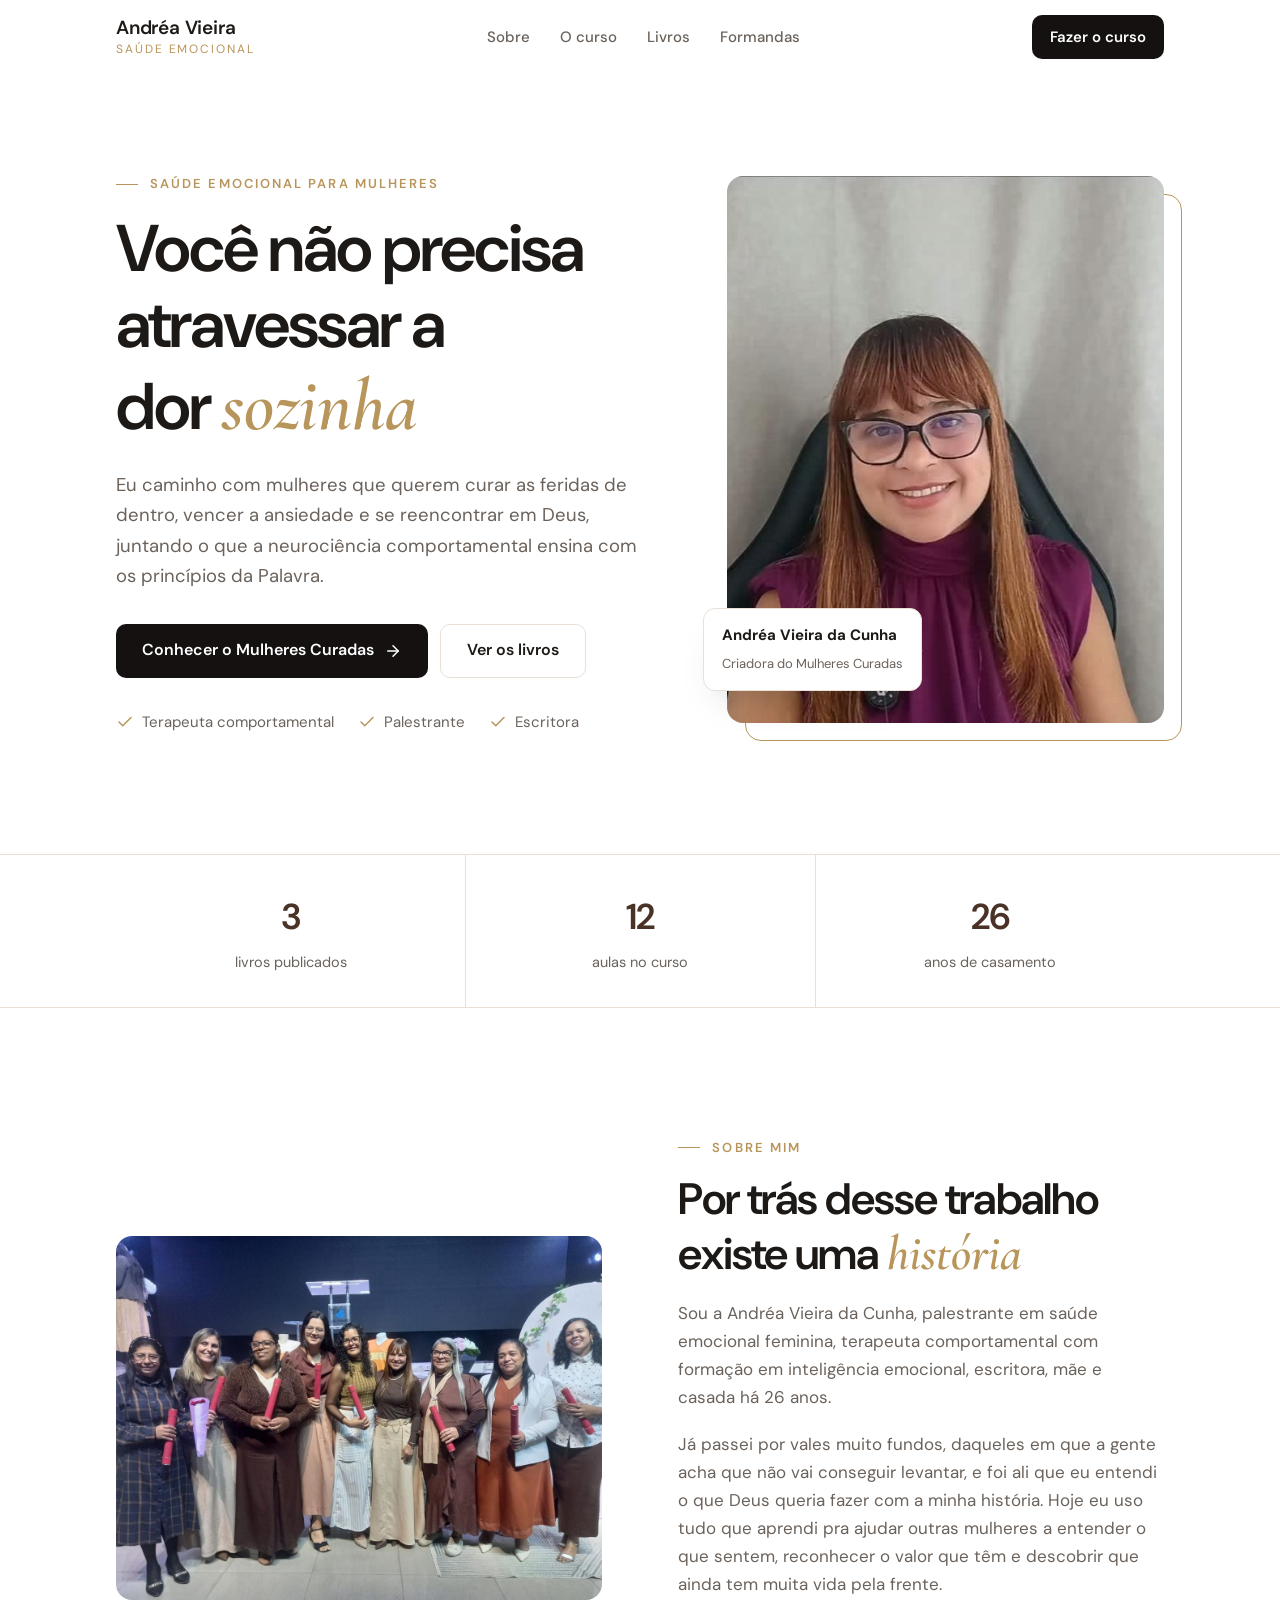
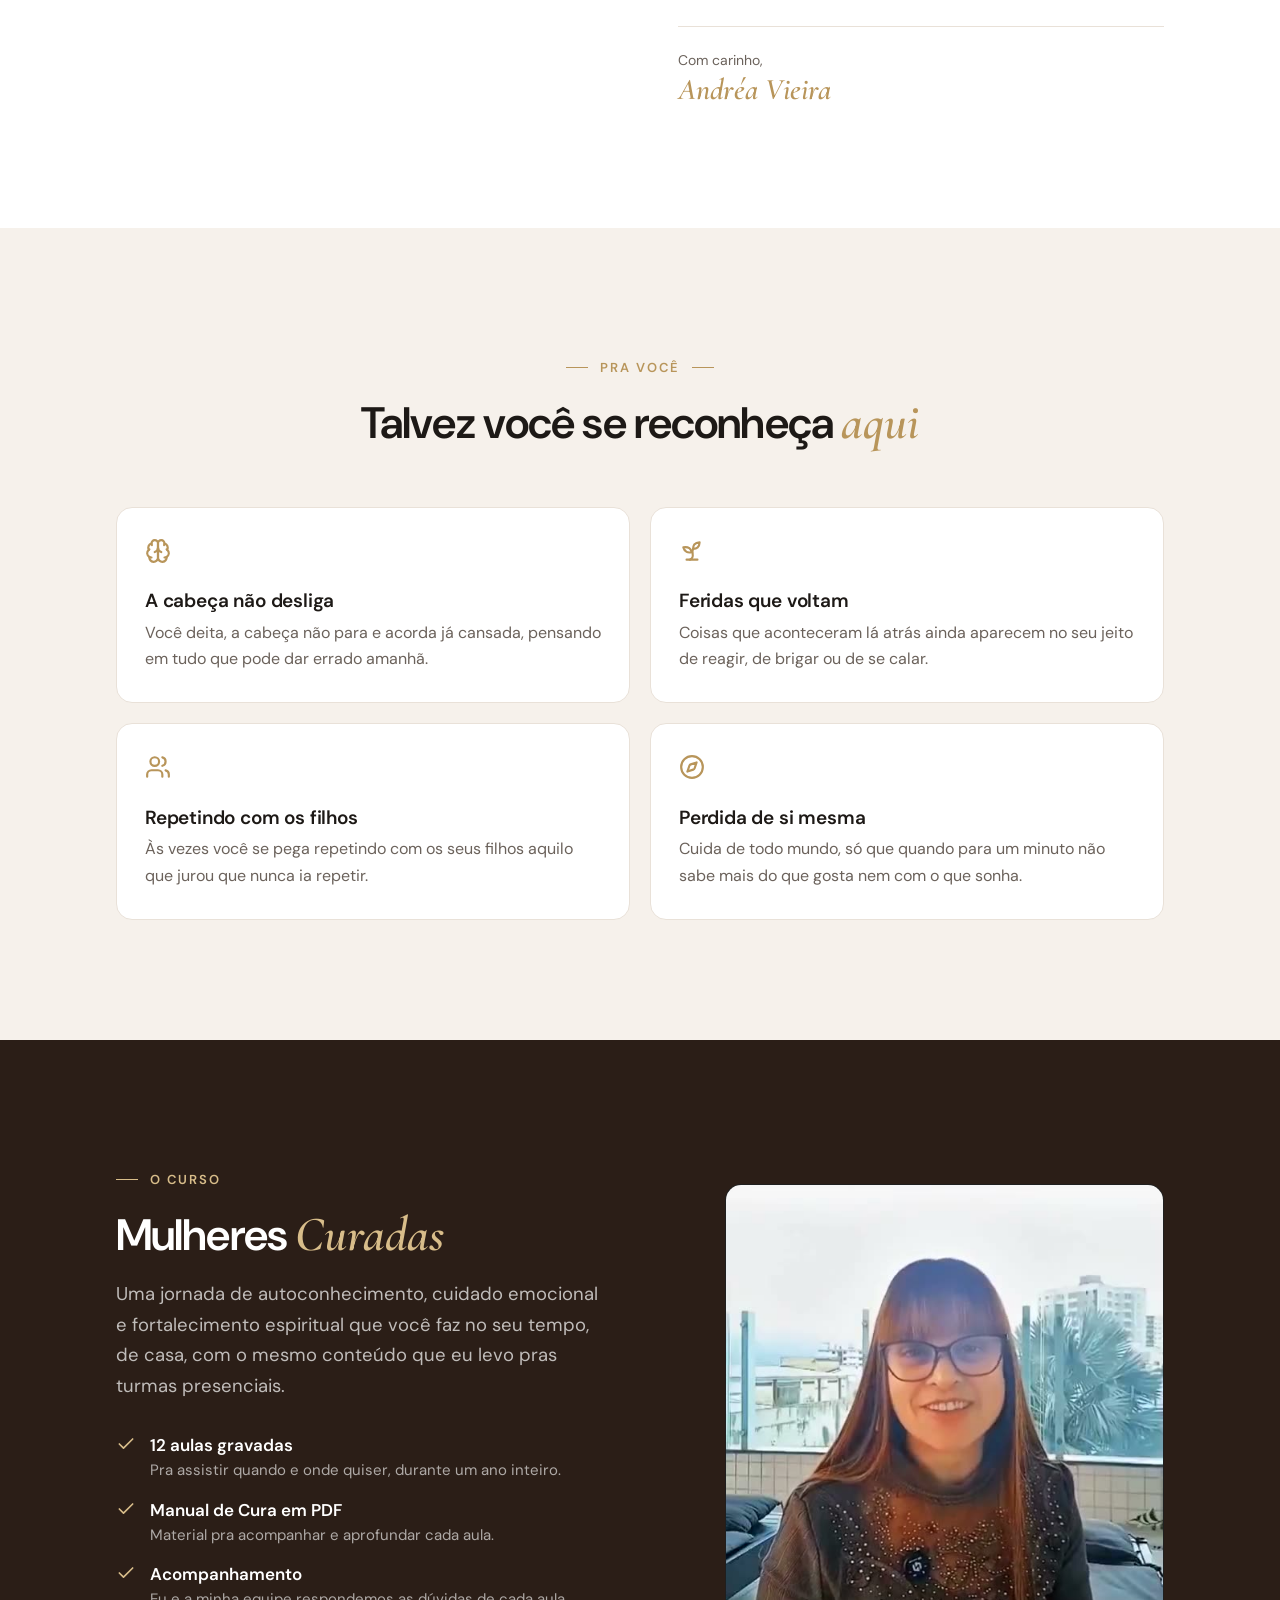
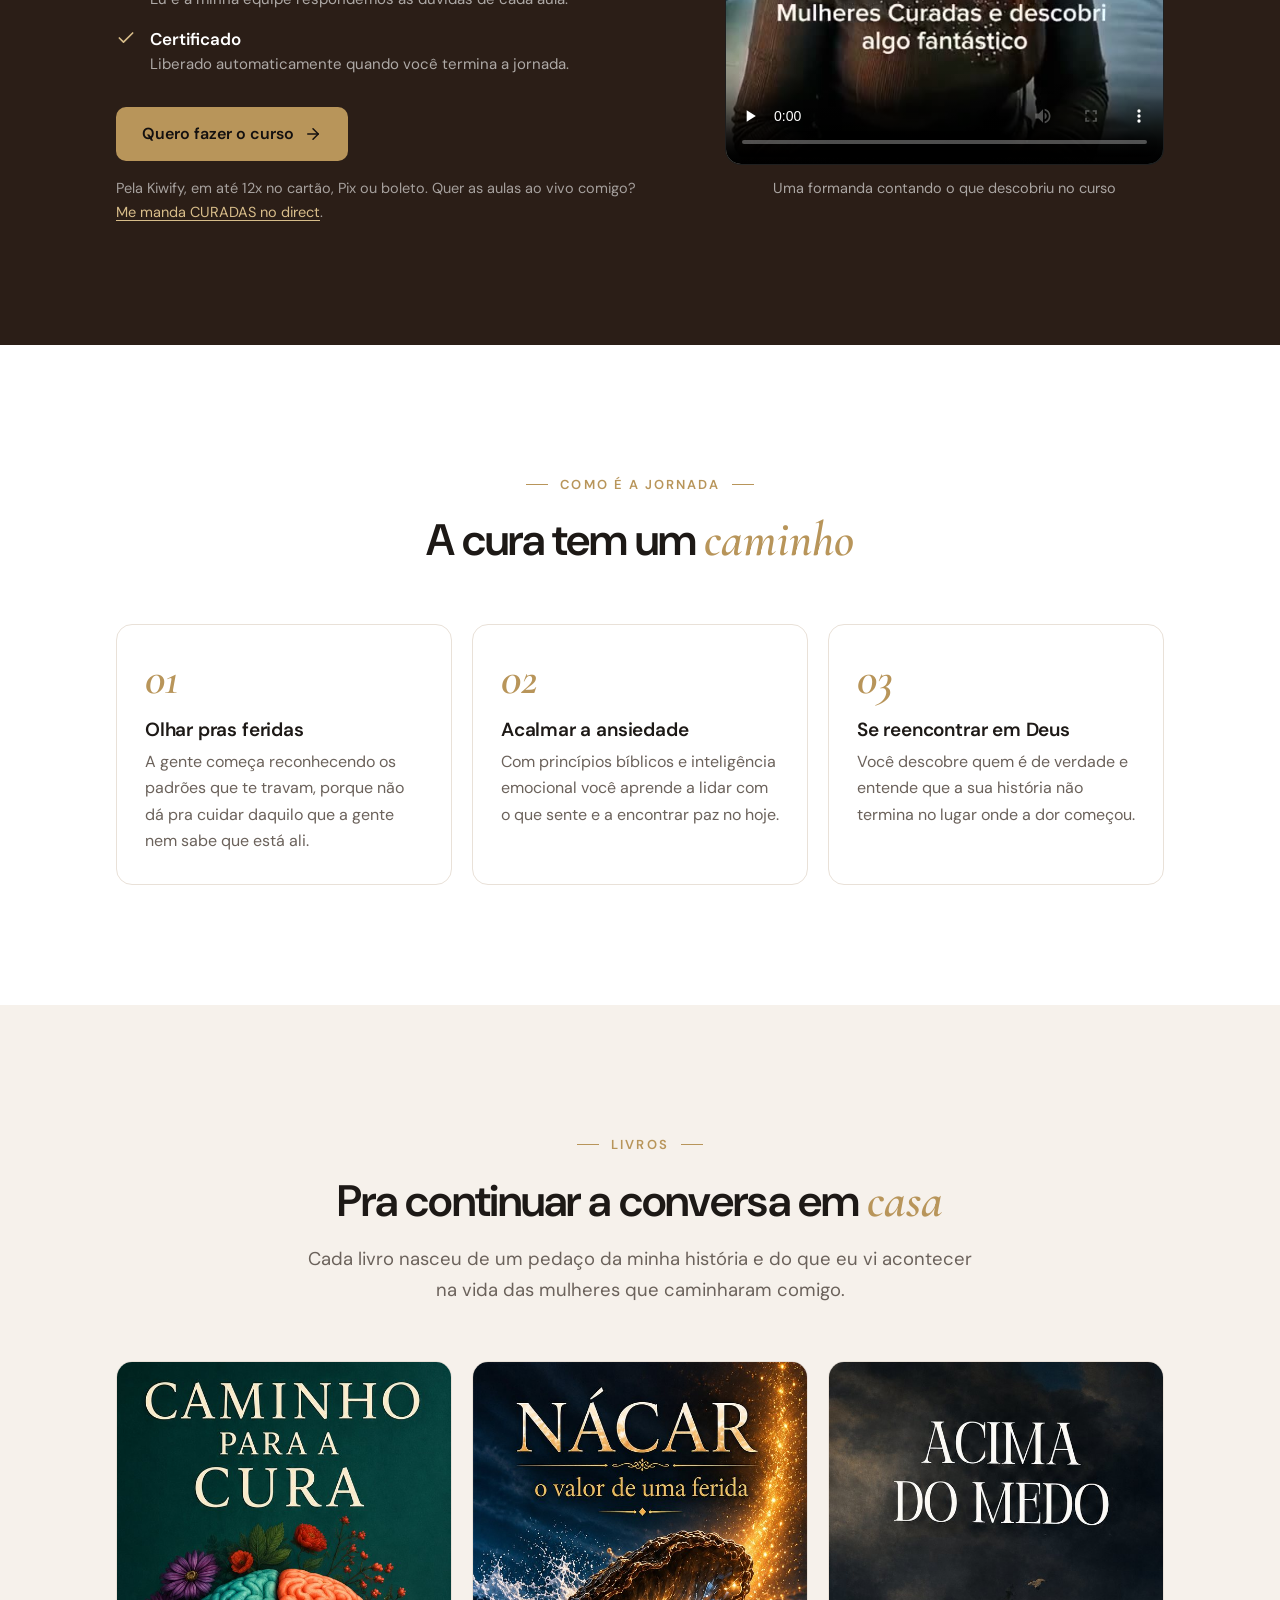
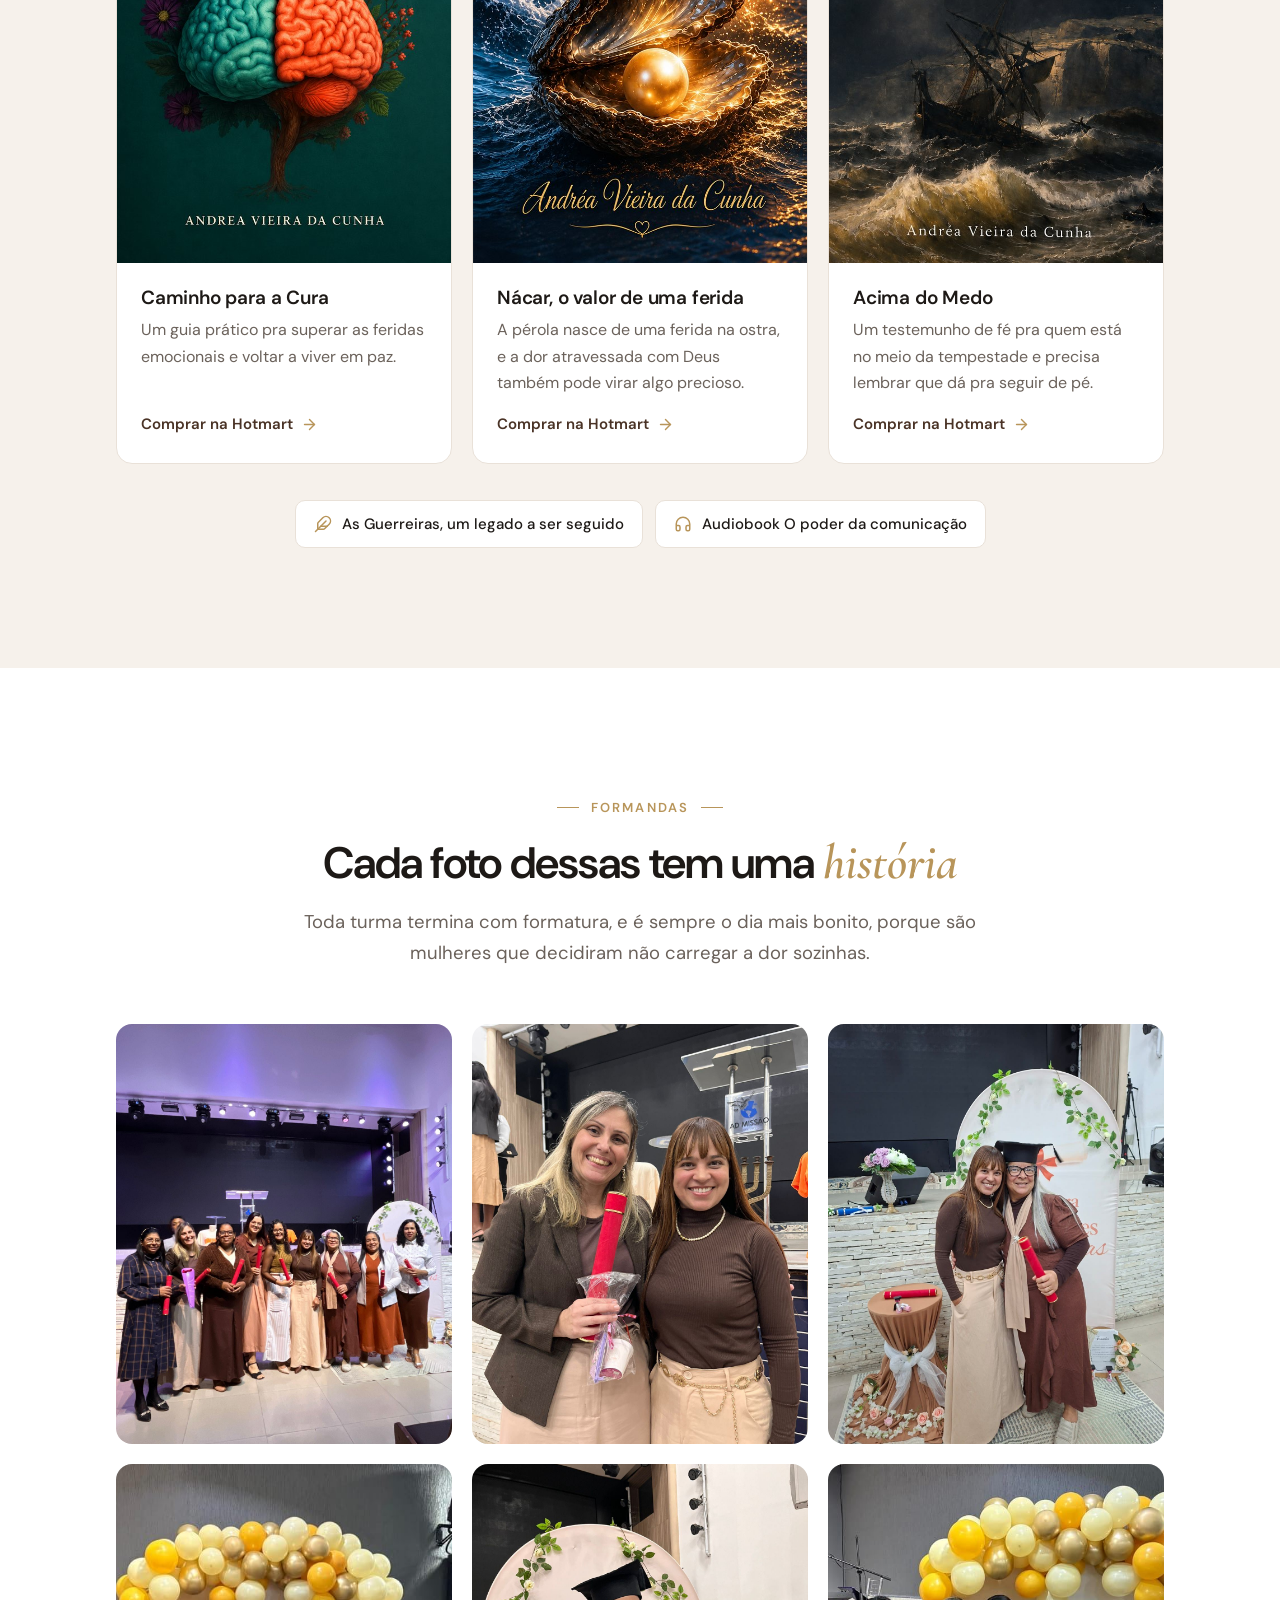
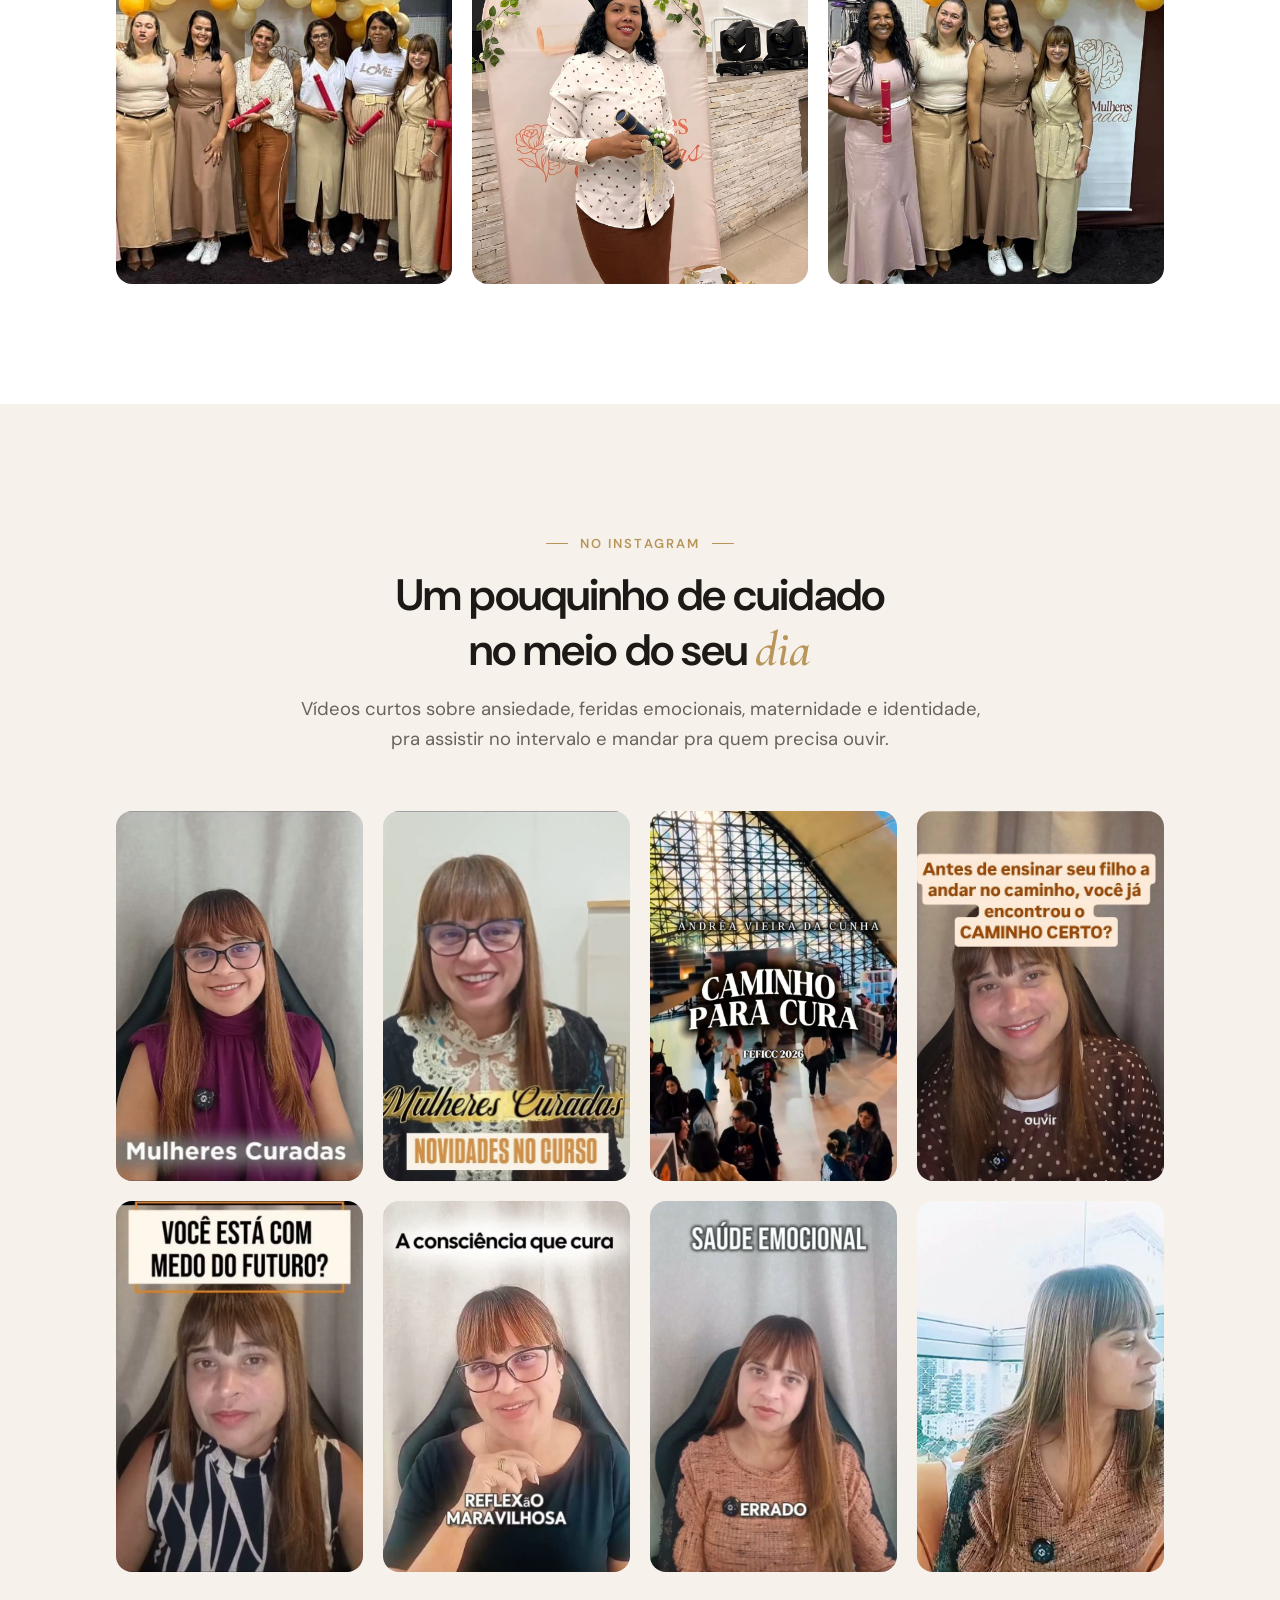
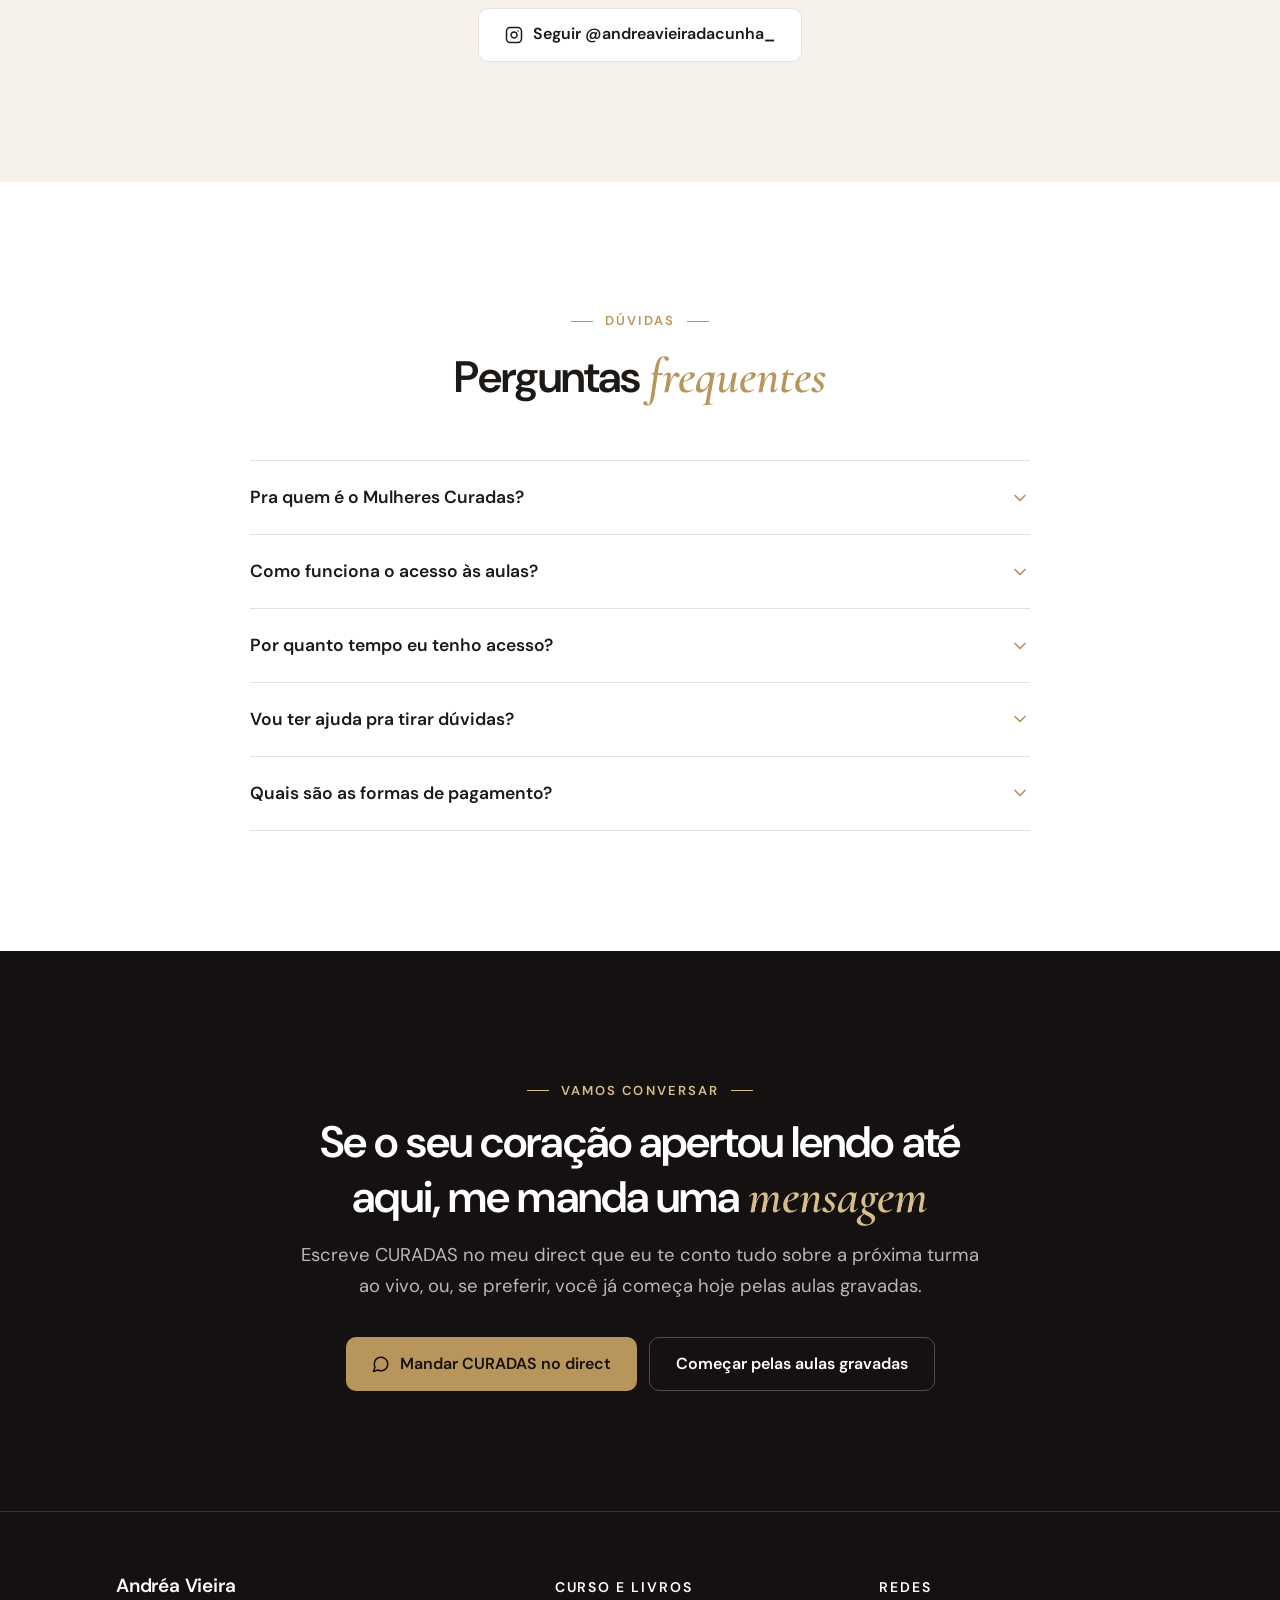
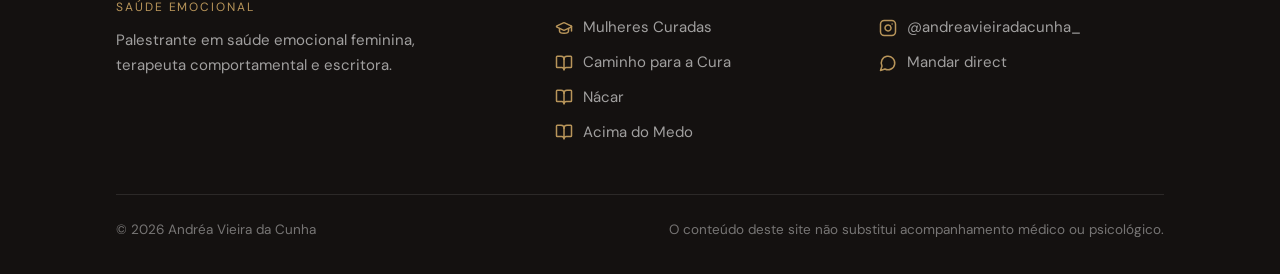
==== commit b6ed72b5: "Site v3: sistema único, DM Sans + Cormorant, preto/branco/marrom com dourado Co-Authored-By: Claude " ====
--- a/index.html
+++ b/index.html
@@ -8,193 +8,192 @@
 <meta property="og:title" content="Andréa Vieira | Mulheres Curadas">
 <meta property="og:description" content="Você não precisa atravessar a dor sozinha. Saúde emocional para mulheres, com neurociência comportamental e a Palavra de Deus.">
 <meta property="og:image" content="https://andreavieira.digitaldna.space/img/depoimentos.jpg">
-<meta name="theme-color" content="#fbf6f2">
+<meta name="theme-color" content="#ffffff">
 <link rel="preconnect" href="https://fonts.googleapis.com">
 <link rel="preconnect" href="https://fonts.gstatic.com" crossorigin>
-<link href="https://fonts.googleapis.com/css2?family=Figtree:wght@400;500;600;700&family=Fraunces:ital,opsz,wght@1,9..144,400;1,9..144,500&display=swap" rel="stylesheet">
+<link href="https://fonts.googleapis.com/css2?family=DM+Sans:opsz,wght@9..40,400;9..40,500;9..40,600;9..40,700&family=Cormorant+Garamond:ital,wght@1,500;1,600&display=swap" rel="stylesheet">
 <style>
+/* ===== sistema ===== */
 :root{
-  --cream:#fbf6f2; --blush:#f5e6e1; --blush-2:#efd7d0; --rose:#c0566f; --rose-deep:#9c3b55;
-  --plum:#3d1f36; --plum-2:#55304b; --text:#33242e; --muted:#76646f; --line:rgba(61,31,54,.1);
-  --r:28px; --r-sm:18px; --pad:clamp(24px,5vw,64px); --max:1160px; --sec:clamp(80px,10vw,128px);
+  --black:#141110; --brown:#4a3326; --brown-dark:#2b1e17; --sand:#f6f1eb; --white:#fff;
+  --gold:#b8955a; --gold-light:#d8bd8a;
+  --text:#1d1916; --muted:#6b625b; --line:#e9e1d8; --line-dark:rgba(255,255,255,.12);
+  --radius:16px; --pad:clamp(20px,5vw,56px); --max:1160px; --sec:clamp(80px,10vw,120px);
   --ease:cubic-bezier(.22,1,.36,1);
 }
 *{box-sizing:border-box;margin:0;padding:0}
 html{scroll-behavior:smooth;-webkit-text-size-adjust:100%}
-body{font-family:Figtree,system-ui,sans-serif;color:var(--text);background:var(--cream);line-height:1.65;font-size:17px;-webkit-font-smoothing:antialiased;overflow-x:hidden}
+body{font-family:"DM Sans",system-ui,sans-serif;color:var(--text);background:var(--white);line-height:1.65;font-size:17px;-webkit-font-smoothing:antialiased;overflow-x:hidden}
 img,video{display:block;max-width:100%}
 a{color:inherit;text-decoration:none}
 .wrap{max-width:var(--max);margin:0 auto;padding:0 var(--pad)}
-.narrow{max-width:760px}
-h1,h2,h3{font-weight:600;letter-spacing:-.02em;line-height:1.12;text-wrap:balance}
+h1,h2,h3{font-weight:600;letter-spacing:-.02em;line-height:1.15;text-wrap:balance}
+h1{font-size:clamp(40px,5.4vw,66px);letter-spacing:-.03em}
+h2{font-size:clamp(30px,3.8vw,44px)}
+h3{font-size:19px;letter-spacing:-.01em}
 p{text-wrap:pretty}
-h2{font-size:clamp(30px,4vw,46px)}
-em{font-family:Fraunces,serif;font-style:italic;font-weight:400;color:var(--rose);letter-spacing:-.01em}
-.on-dark em{color:#f1a9b9}
-.tag{display:inline-block;padding:7px 14px;border-radius:999px;background:var(--blush);color:var(--rose-deep);font-size:14px;font-weight:600}
-.on-dark .tag{background:rgba(255,255,255,.08);color:#f1c4cf}
-.tag+h1,.tag+h2{margin-top:18px}
-.sub{font-size:clamp(17px,1.5vw,19px);color:var(--muted);max-width:600px}
-.on-dark .sub{color:rgba(255,255,255,.72)}
-.center{text-align:center}
-.center .sub{margin-left:auto;margin-right:auto}
-.sec-head{margin-bottom:52px}
-.sec-head h2{margin-bottom:16px}
-.btn{display:inline-flex;align-items:center;justify-content:center;gap:10px;height:54px;padding:0 26px;border-radius:14px;font-weight:600;font-size:16px;transition:transform .35s var(--ease),background .3s,box-shadow .35s var(--ease)}
-.btn svg{width:19px;height:19px}
-.btn-plum{background:var(--plum);color:#fff;box-shadow:0 12px 28px -14px rgba(61,31,54,.7)}
-.btn-plum:hover{background:var(--plum-2);transform:translateY(-2px)}
-.btn-rose{background:var(--rose);color:#fff;box-shadow:0 12px 28px -14px rgba(192,86,111,.8)}
-.btn-rose:hover{background:var(--rose-deep);transform:translateY(-2px)}
-.btn-soft{background:#fff;color:var(--text);box-shadow:inset 0 0 0 1px var(--line)}
-.btn-soft:hover{background:var(--blush)}
-.on-dark .btn-soft{background:rgba(255,255,255,.08);color:#fff;box-shadow:inset 0 0 0 1px rgba(255,255,255,.18)}
-.ico{width:24px;height:24px;flex:none}
-section{position:relative}
-
-/* topo */
-header.top{position:sticky;top:0;z-index:50;background:rgba(251,246,242,.88);backdrop-filter:blur(12px);-webkit-backdrop-filter:blur(12px);border-bottom:1px solid transparent;transition:border-color .3s}
+em{font-family:"Cormorant Garamond",serif;font-style:italic;font-weight:600;font-size:1.12em;letter-spacing:0;color:var(--gold)}
+.dark em,.black em{color:var(--gold-light)}
+.ico{width:22px;height:22px;flex:none}
+
+/* seção */
+.sec{padding:var(--sec) 0}
+.sec.sand{background:var(--sand)}
+.sec.dark{background:var(--brown-dark);color:#fff}
+.sec.black{background:var(--black);color:#fff}
+.head{text-align:center;max-width:680px;margin:0 auto 56px}
+.eyebrow{display:inline-flex;align-items:center;gap:12px;font-size:13px;font-weight:600;letter-spacing:.16em;text-transform:uppercase;color:var(--gold)}
+.eyebrow::before,.eyebrow::after{content:"";width:22px;height:1px;background:currentColor}
+.eyebrow.left::after{display:none}
+.dark .eyebrow,.black .eyebrow{color:var(--gold-light)}
+.eyebrow+h1,.eyebrow+h2{margin-top:16px}
+.head p,.lead{color:var(--muted);font-size:clamp(17px,1.5vw,18.5px);margin-top:16px}
+.dark .head p,.dark .lead,.black .head p,.black .lead{color:rgba(255,255,255,.7)}
+
+/* botão */
+.btn{display:inline-flex;align-items:center;justify-content:center;gap:10px;height:54px;padding:0 26px;border-radius:10px;font-weight:600;font-size:16px;transition:background .3s,color .3s,border-color .3s,transform .35s var(--ease)}
+.btn svg{width:18px;height:18px}
+.btn:hover{transform:translateY(-2px)}
+.btn-dark{background:var(--black);color:#fff}
+.btn-dark:hover{background:var(--brown)}
+.btn-gold{background:var(--gold);color:var(--black)}
+.btn-gold:hover{background:var(--gold-light)}
+.btn-line{border:1px solid var(--line);color:var(--text);background:#fff}
+.btn-line:hover{border-color:var(--gold)}
+.dark .btn-line,.black .btn-line{background:transparent;border-color:rgba(255,255,255,.25);color:#fff}
+.dark .btn-line:hover,.black .btn-line:hover{border-color:var(--gold-light)}
+
+/* card */
+.card{background:#fff;border:1px solid var(--line);border-radius:var(--radius);padding:30px 28px}
+.card>.ico{color:var(--gold);width:26px;height:26px}
+.card h3{margin:18px 0 8px}
+.card p{color:var(--muted);font-size:16px}
+.grid{display:grid;gap:20px}
+.g2{grid-template-columns:repeat(2,1fr)}
+.g3{grid-template-columns:repeat(3,1fr)}
+.g4{grid-template-columns:repeat(4,1fr)}
+.photo{border-radius:var(--radius);overflow:hidden;background:var(--sand)}
+.photo img{width:100%;height:100%;object-fit:cover}
+
+/* ===== topo ===== */
+header.top{position:sticky;top:0;z-index:50;background:rgba(255,255,255,.92);backdrop-filter:blur(12px);-webkit-backdrop-filter:blur(12px);border-bottom:1px solid transparent;transition:border-color .3s}
 header.top.solid{border-color:var(--line)}
-.top .wrap{display:flex;align-items:center;justify-content:space-between;height:76px;gap:24px}
-.logo{font-weight:700;font-size:19px;letter-spacing:-.015em;color:var(--plum)}
-.logo em{font-weight:500;font-size:21px}
+.top .wrap{display:flex;align-items:center;justify-content:space-between;height:74px;gap:24px}
+.logo{display:flex;flex-direction:column;line-height:1.1}
+.logo b{font-size:19px;font-weight:600;letter-spacing:-.01em}
+.logo small{font-size:12px;letter-spacing:.16em;text-transform:uppercase;color:var(--gold);margin-top:4px}
 .top nav{display:flex;gap:30px;font-size:15px;font-weight:500;color:var(--muted)}
-.top nav a:hover{color:var(--plum)}
-.top .btn{height:44px;padding:0 18px;font-size:15px;border-radius:12px}
-
-/* hero */
-.hero{padding:clamp(48px,7vw,88px) 0 0}
-.hero h1{font-size:clamp(40px,6vw,76px);max-width:900px;margin-left:auto;margin-right:auto;letter-spacing:-.03em}
-.hero .sub{margin-top:22px}
-.hero-ctas{display:flex;flex-wrap:wrap;gap:12px;justify-content:center;margin-top:34px}
-.hero-pic{margin-top:clamp(44px,6vw,72px);border-radius:var(--r);overflow:hidden;aspect-ratio:16/8;box-shadow:0 40px 80px -50px rgba(61,31,54,.6)}
-.hero-pic img{width:100%;height:100%;object-fit:cover;object-position:50% 62%}
-.facts{display:grid;grid-template-columns:repeat(3,1fr);gap:16px;margin-top:-44px;position:relative;z-index:2;padding:0 clamp(16px,4vw,48px);text-align:left}
-.fact{background:#fff;border-radius:var(--r-sm);padding:20px 22px;display:flex;gap:14px;align-items:center;box-shadow:0 20px 40px -26px rgba(61,31,54,.45)}
-.fact svg{width:26px;height:26px;color:var(--rose)}
-.fact b{display:block;font-size:16px;line-height:1.3}
-.fact small{display:block;font-size:14px;color:var(--muted);line-height:1.4}
-
-/* carta */
-.letter{padding:var(--sec) 0}
-.letter .wrap{display:grid;grid-template-columns:.75fr 1.25fr;gap:clamp(40px,7vw,96px);align-items:center}
-.letter-pic{position:relative}
-.letter-pic .frame{border-radius:var(--r);overflow:hidden;aspect-ratio:4/5;background:var(--blush)}
-.letter-pic img{width:100%;height:100%;object-fit:cover;object-position:50% 30%}
-.letter-pic .stamp{position:absolute;right:-18px;bottom:28px;background:var(--rose);color:#fff;border-radius:var(--r-sm);padding:14px 18px;font-size:14px;font-weight:600;line-height:1.35;box-shadow:0 18px 36px -18px rgba(156,59,85,.8)}
-.letter-pic .stamp em{color:#fff;font-size:20px;display:block}
-.letter p{color:var(--muted);margin-bottom:18px;max-width:620px}
-.letter h2{margin-bottom:24px}
-.sign{margin-top:28px;display:flex;flex-direction:column;gap:2px}
-.sign small{font-size:15px;color:var(--muted)}
-.sign em{font-size:30px;line-height:1.1}
-
-/* pra você */
-.foryou{padding:var(--sec) 0;background:var(--blush)}
-.foryou ul{list-style:none;display:grid;grid-template-columns:1fr 1fr;gap:16px}
-.foryou li{background:var(--cream);border-radius:var(--r-sm);padding:22px 24px;display:flex;gap:14px;align-items:flex-start;font-size:16.5px}
-.foryou li svg{width:22px;height:22px;color:var(--rose);margin-top:2px}
-.foryou .close{margin-top:40px;font-size:clamp(19px,2vw,22px);font-weight:500;color:var(--plum)}
+.top nav a:hover{color:var(--text)}
+.top .btn{height:44px;padding:0 18px;font-size:15px}
+
+/* ===== hero ===== */
+.hero{padding:clamp(48px,7vw,96px) 0 var(--sec)}
+.hero .wrap{display:grid;grid-template-columns:1.1fr .9fr;gap:clamp(40px,6vw,80px);align-items:center}
+.hero .lead{max-width:540px;margin-top:22px}
+.ctas{display:flex;flex-wrap:wrap;gap:12px;margin-top:32px}
+.checks{list-style:none;display:flex;flex-wrap:wrap;gap:10px 24px;margin-top:32px;font-size:15px;color:var(--muted)}
+.checks li{display:flex;align-items:center;gap:8px}
+.checks svg{width:18px;height:18px;color:var(--gold)}
+.hero-photo{position:relative;z-index:0}
+.hero-photo .photo{aspect-ratio:4/5}
+.hero-photo .photo img{object-position:50% 30%}
+.hero-photo::before{content:"";position:absolute;inset:18px -18px -18px 18px;border:1px solid var(--gold);border-radius:var(--radius);z-index:-1}
+.hero-badge{position:absolute;left:-24px;bottom:32px;background:#fff;border:1px solid var(--line);border-radius:12px;padding:14px 18px;box-shadow:0 20px 40px -24px rgba(20,17,16,.35)}
+.hero-badge b{display:block;font-size:15px}
+.hero-badge small{font-size:13px;color:var(--muted)}
+
+/* números */
+.stats{border-top:1px solid var(--line);border-bottom:1px solid var(--line)}
+.stats .wrap{display:grid;grid-template-columns:repeat(3,1fr)}
+.stat{padding:32px 16px;text-align:center}
+.stat+.stat{border-left:1px solid var(--line)}
+.stat b{display:block;font-size:clamp(28px,3vw,36px);font-weight:600;letter-spacing:-.02em;color:var(--brown)}
+.stat span{font-size:14.5px;color:var(--muted)}
+
+/* sobre */
+.about .wrap{display:grid;grid-template-columns:1fr 1fr;gap:clamp(40px,6vw,80px);align-items:center}
+.about .photo{aspect-ratio:4/3}
+.about p{color:var(--muted);margin-top:18px}
+.sign{margin-top:28px;padding-top:22px;border-top:1px solid var(--line)}
+.sign small{display:block;font-size:14px;color:var(--muted)}
+.sign em{font-size:30px;line-height:1.2}
 
 /* curso */
-.course{padding:var(--sec) 0}
-.course-box{background:var(--plum);color:#fff;border-radius:calc(var(--r) + 8px);padding:clamp(32px,5vw,64px);display:grid;grid-template-columns:1.15fr .85fr;gap:clamp(36px,5vw,64px);align-items:center}
-.course-box h2{margin-bottom:16px}
-.rows{list-style:none;margin:32px 0;border-top:1px solid rgba(255,255,255,.12)}
-.rows li{display:grid;grid-template-columns:40px 1fr;gap:12px;padding:16px 0;border-bottom:1px solid rgba(255,255,255,.12)}
-.rows svg{width:22px;height:22px;color:#f1a9b9;margin-top:2px}
-.rows b{display:block;font-size:16.5px}
-.rows small{display:block;font-size:15px;color:rgba(255,255,255,.62);line-height:1.5}
-.course .note{margin-top:16px;font-size:14.5px;color:rgba(255,255,255,.6)}
-.course .note a{color:#f1c4cf;text-decoration:underline;text-underline-offset:3px}
-.vid{position:relative;border-radius:var(--r-sm);overflow:hidden;aspect-ratio:476/630;background:#000}
+.course .wrap{display:grid;grid-template-columns:1.1fr .9fr;gap:clamp(40px,6vw,72px);align-items:center}
+.list{list-style:none;margin:30px 0 4px;display:grid;gap:14px}
+.list li{display:flex;gap:14px;align-items:flex-start}
+.list svg{width:20px;height:20px;color:var(--gold-light);margin-top:3px}
+.list b{display:block;font-weight:600}
+.list small{display:block;font-size:15px;color:rgba(255,255,255,.62);line-height:1.5}
+.course .note{margin-top:16px;font-size:14.5px;color:rgba(255,255,255,.58)}
+.course .note a{color:var(--gold-light);text-decoration:underline;text-underline-offset:3px}
+.vid{border-radius:var(--radius);overflow:hidden;aspect-ratio:476/630;background:#000;border:1px solid var(--line-dark)}
 .vid video{width:100%;height:100%;object-fit:cover}
-.vid-cap{margin-top:14px;font-size:14.5px;color:rgba(255,255,255,.62);text-align:center}
-
-/* jornada */
-.path{padding:0 0 var(--sec)}
-.timeline{list-style:none;display:grid;grid-template-columns:repeat(3,1fr);gap:40px;position:relative}
-.timeline::before{content:"";position:absolute;left:8px;right:8px;top:9px;height:2px;background:linear-gradient(90deg,var(--rose),var(--blush-2))}
-.timeline li{position:relative;padding-top:40px}
-.timeline li::before{content:"";position:absolute;left:0;top:0;width:20px;height:20px;border-radius:50%;background:var(--cream);border:2px solid var(--rose)}
-.timeline small{font-size:14px;font-weight:600;color:var(--rose-deep)}
-.timeline h3{font-size:21px;margin:6px 0 10px}
-.timeline p{color:var(--muted);font-size:16px}
+.vid-cap{margin-top:12px;text-align:center;font-size:14.5px;color:rgba(255,255,255,.6)}
+
+/* passos */
+.step .n{font-family:"Cormorant Garamond",serif;font-style:italic;font-weight:600;font-size:46px;line-height:1;color:var(--gold)}
 
 /* livros */
-.books{padding:var(--sec) 0;background:var(--plum);color:#fff}
-.books-grid{display:grid;grid-template-columns:repeat(3,1fr);gap:clamp(24px,4vw,48px)}
-.book{text-align:center;display:flex;flex-direction:column;align-items:center}
-.book .cover{width:100%;max-width:260px;border-radius:10px;overflow:hidden;aspect-ratio:2/3;box-shadow:0 30px 50px -24px rgba(0,0,0,.7);transition:transform .6s var(--ease)}
-.book:hover .cover{transform:translateY(-8px) rotate(-1deg)}
+.book{display:flex;flex-direction:column;padding:0;overflow:hidden;transition:border-color .3s,transform .5s var(--ease)}
+.book:hover{border-color:var(--gold);transform:translateY(-4px)}
+.book .cover{aspect-ratio:2/3;background:var(--sand)}
 .book .cover img{width:100%;height:100%;object-fit:cover}
-.book h3{font-size:21px;margin:26px 0 8px}
-.book p{color:rgba(255,255,255,.66);font-size:15.5px;max-width:300px;margin-bottom:16px}
-.book .buy{margin-top:auto;font-weight:600;color:#f1c4cf;display:inline-flex;gap:8px;align-items:center}
-.book .buy svg{width:18px;height:18px}
-.more-books{margin-top:56px;display:flex;flex-wrap:wrap;justify-content:center;gap:12px}
-.more-books a{display:inline-flex;align-items:center;gap:10px;padding:12px 18px;border-radius:14px;background:rgba(255,255,255,.07);font-size:15px;font-weight:500;transition:background .3s}
-.more-books a:hover{background:rgba(255,255,255,.13)}
-.more-books svg{width:18px;height:18px;color:#f1a9b9}
+.book .body{padding:24px 24px 26px;display:flex;flex-direction:column;flex:1}
+.book h3{margin:0 0 8px}
+.book .more{margin-top:auto;padding-top:16px;display:inline-flex;align-items:center;gap:8px;font-weight:600;font-size:15px;color:var(--brown)}
+.book .more svg{width:17px;height:17px;color:var(--gold)}
+.extra{margin-top:36px;display:flex;flex-wrap:wrap;justify-content:center;gap:12px}
+.extra a{display:inline-flex;align-items:center;gap:10px;min-height:48px;padding:10px 18px;border:1px solid var(--line);border-radius:10px;background:#fff;font-size:15px;font-weight:500;transition:border-color .3s}
+.extra a:hover{border-color:var(--gold)}
+.extra svg{width:18px;height:18px;color:var(--gold)}
 
 /* formandas */
-.grads{padding:var(--sec) 0}
-.masonry{display:grid;grid-template-columns:repeat(3,1fr);gap:18px}
-.masonry figure{border-radius:var(--r-sm);overflow:hidden;background:var(--blush);aspect-ratio:4/5}
-.masonry img{width:100%;height:100%;object-fit:cover}
-
-/* conteúdo */
-.content{padding:var(--sec) 0;background:var(--blush)}
-.reels{display:grid;grid-template-columns:repeat(4,1fr);gap:16px}
-.reel{position:relative;border-radius:var(--r-sm);overflow:hidden;aspect-ratio:2/3;background:#000}
-.reel img{width:100%;height:100%;object-fit:cover;transition:transform 1s var(--ease)}
+.grads .photo{aspect-ratio:4/5}
+
+/* reels */
+.reel{display:block;border-radius:var(--radius);overflow:hidden;aspect-ratio:2/3;background:#000}
+.reel img{width:100%;height:100%;object-fit:cover;transition:transform .9s var(--ease)}
 .reel:hover img{transform:scale(1.04)}
-.reel>.ico{position:absolute;right:12px;top:12px;width:20px;height:20px;color:#fff;filter:drop-shadow(0 1px 4px rgba(0,0,0,.5))}
-.content .follow{margin-top:40px;text-align:center}
+.follow{text-align:center;margin-top:36px}
 
 /* dúvidas */
-.faq{padding:var(--sec) 0}
-.faq details{background:#fff;border-radius:var(--r-sm);margin-bottom:12px;box-shadow:inset 0 0 0 1px var(--line)}
-.faq summary{list-style:none;cursor:pointer;display:flex;justify-content:space-between;gap:20px;align-items:center;padding:22px 24px;font-weight:600;font-size:17px}
-.faq summary::-webkit-details-marker{display:none}
-.faq summary svg{width:20px;height:20px;color:var(--rose);transition:transform .35s var(--ease)}
-.faq details[open] summary svg{transform:rotate(180deg)}
-.faq details p{color:var(--muted);padding:0 24px 22px}
+.faq-list{max-width:780px;margin:0 auto}
+.faq-list details{border-bottom:1px solid var(--line)}
+.faq-list details:first-child{border-top:1px solid var(--line)}
+.faq-list summary{list-style:none;cursor:pointer;display:flex;justify-content:space-between;align-items:center;gap:20px;padding:22px 0;font-weight:600;font-size:17.5px}
+.faq-list summary::-webkit-details-marker{display:none}
+.faq-list summary svg{width:20px;height:20px;color:var(--gold);transition:transform .35s var(--ease)}
+.faq-list details[open] summary svg{transform:rotate(180deg)}
+.faq-list p{color:var(--muted);padding:0 0 22px}
 
 /* final */
-.final{padding:0 0 var(--sec)}
-.final-box{background:var(--blush);border-radius:calc(var(--r) + 8px);padding:clamp(44px,7vw,88px) clamp(24px,5vw,64px);text-align:center}
-.final-box .tag{background:#fff}
-.final-box h2{max-width:760px;margin:18px auto 16px}
-.final-box .sub{margin:0 auto 32px}
-.final .ctas{display:flex;flex-wrap:wrap;gap:12px;justify-content:center}
+.final .ctas{justify-content:center}
 
 /* rodapé */
-footer{border-top:1px solid var(--line);padding:56px 0 calc(36px + env(safe-area-inset-bottom));font-size:15px;color:var(--muted)}
+footer{background:var(--black);color:rgba(255,255,255,.6);padding:64px 0 calc(32px + env(safe-area-inset-bottom));font-size:15px;border-top:1px solid rgba(184,149,90,.25)}
 .foot{display:grid;grid-template-columns:1.4fr 1fr 1fr;gap:40px;padding-bottom:40px}
-.foot h4{color:var(--plum);font-size:15px;margin-bottom:14px;font-weight:600}
-.foot a{display:flex;align-items:center;gap:10px;margin-bottom:10px}
-.foot a:hover{color:var(--rose-deep)}
-.foot svg{width:18px;height:18px;color:var(--rose)}
-.foot .logo{display:inline-block;margin-bottom:12px}
-.legal{padding-top:24px;border-top:1px solid var(--line);display:flex;justify-content:space-between;gap:20px;flex-wrap:wrap;font-size:13.5px}
+.foot .logo b{color:#fff}
+.foot .logo{margin-bottom:14px;flex-direction:column;align-items:flex-start;gap:0}
+.foot h4{color:#fff;font-size:14px;font-weight:600;letter-spacing:.14em;text-transform:uppercase;margin-bottom:16px}
+.foot a{display:flex;align-items:center;gap:10px;margin-bottom:10px;transition:color .3s}
+.foot a:hover{color:var(--gold-light)}
+.foot svg{width:18px;height:18px;color:var(--gold)}
+.legal{padding-top:24px;border-top:1px solid rgba(255,255,255,.1);display:flex;justify-content:space-between;gap:20px;flex-wrap:wrap;font-size:13.5px;color:rgba(255,255,255,.42)}
 
 /* motion */
-.up{opacity:0;transform:translateY(22px);transition:opacity .9s var(--ease),transform .9s var(--ease);transition-delay:var(--d,0s)}
-.up.in{opacity:1;transform:none}
-.mask{clip-path:inset(12% 6% 12% 6% round var(--r));transition:clip-path 1.3s var(--ease)}
-.mask.in{clip-path:inset(0 0 0 0 round var(--r))}
-@media (prefers-reduced-motion:reduce){.up,.mask{opacity:1!important;transform:none!important;clip-path:none!important;transition:none!important}}
+.rv{opacity:0;transform:translateY(20px);transition:opacity .9s var(--ease),transform .9s var(--ease);transition-delay:var(--d,0s)}
+.rv.in{opacity:1;transform:none}
+@media (prefers-reduced-motion:reduce){.rv{opacity:1!important;transform:none!important;transition:none!important}}
 
 /* responsivo */
 @media (max-width:1000px){
   .top nav{display:none}
-  .letter .wrap,.course-box{grid-template-columns:1fr}
-  .letter-pic{max-width:420px}
+  .hero .wrap,.about .wrap,.course .wrap{grid-template-columns:1fr}
+  .hero-photo{max-width:440px;width:100%;margin:0 auto}
+  .g3,.g4{grid-template-columns:repeat(2,1fr)}
+  .books .g3{grid-template-columns:1fr;max-width:420px;margin:0 auto}
   .vid{max-width:380px;margin:0 auto}
-  .books-grid{grid-template-columns:1fr;gap:56px}
-  .reels{grid-template-columns:repeat(2,1fr)}
-  .masonry{grid-template-columns:repeat(2,1fr)}
   .foot{grid-template-columns:1fr 1fr}
   .foot>div:first-child{grid-column:1/-1}
 }
@@ -202,18 +201,16 @@
   body{font-size:16px}
   .top .wrap{height:66px}
   .top .btn{height:40px;padding:0 14px;font-size:14px}
-  .hero-ctas .btn,.final .btn,.course-box .btn{width:100%}
-  .book .cover{max-width:210px}
-  .hero-pic{aspect-ratio:4/3.4}
-  .facts{grid-template-columns:1fr;margin-top:-28px;gap:10px;padding:0 12px}
-  .foryou ul{grid-template-columns:1fr}
-  .letter-pic .stamp{right:12px;bottom:16px}
-  .timeline{grid-template-columns:1fr;gap:28px;padding-left:36px}
-  .timeline::before{left:9px;right:auto;top:8px;bottom:8px;width:2px;height:auto;background:linear-gradient(180deg,var(--rose),var(--blush-2))}
-  .timeline li{padding-top:0}
-  .timeline li::before{left:-36px;top:4px}
-  .masonry{gap:12px}
-  .reels{gap:12px}
+  .ctas .btn{width:100%}
+  .hero-photo{max-width:none;padding-right:10px}
+  .hero-photo::before{inset:12px 0 -12px 12px}
+  .hero-badge{left:12px;bottom:16px}
+  .stat{padding:24px 8px}
+  .stat span{font-size:13px}
+  .g2,.steps .g3{grid-template-columns:1fr}
+  .grid{gap:14px}
+  .card{padding:26px 22px}
+  .card.book{padding:0}
   .foot{grid-template-columns:1fr;gap:28px}
 }
 </style>
@@ -222,186 +219,186 @@
 
 <header class="top" id="top">
   <div class="wrap">
-    <a href="#" class="logo" aria-label="Início">Andréa <em>Vieira</em></a>
+    <a href="#" class="logo" aria-label="Início"><b>Andréa Vieira</b><small>Saúde emocional</small></a>
     <nav>
-      <a href="#sobre">Quem sou</a>
+      <a href="#sobre">Sobre</a>
       <a href="#curso">O curso</a>
       <a href="#livros">Livros</a>
       <a href="#formandas">Formandas</a>
     </nav>
-    <a class="btn btn-plum" href="https://kiwify.app/3fMlAHY" target="_blank" rel="noopener">Fazer o curso</a>
+    <a class="btn btn-dark" href="https://kiwify.app/3fMlAHY" target="_blank" rel="noopener">Fazer o curso</a>
   </div>
 </header>
 
-<section class="hero center">
-  <div class="wrap">
-    <span class="tag up">Saúde emocional para mulheres</span>
-    <h1 class="up" style="--d:.08s">Você não precisa atravessar a dor <em>sozinha</em></h1>
-    <p class="sub up" style="--d:.16s">Eu caminho com mulheres que querem curar as feridas de dentro, vencer a ansiedade e se reencontrar em Deus, com o que a neurociência comportamental ensina e com os princípios da Palavra.</p>
-    <div class="hero-ctas up" style="--d:.24s">
-      <a class="btn btn-rose" href="https://kiwify.app/3fMlAHY" target="_blank" rel="noopener">Quero fazer o Mulheres Curadas <svg class="ico" aria-hidden="true" xmlns="http://www.w3.org/2000/svg" viewBox="0 0 24 24" fill="none" stroke="currentColor" stroke-width="2" stroke-linecap="round" stroke-linejoin="round" > <path d="M5 12h14" /> <path d="m12 5 7 7-7 7" /> </svg></a>
-      <a class="btn btn-soft" href="#sobre">Conhecer a Andréa</a>
-    </div>
-    <div class="hero-pic mask"><img src="img/depoimentos.jpg" alt="Formandas do curso Mulheres Curadas reunidas na formatura" fetchpriority="high"></div>
-    <div class="facts">
-      <div class="fact up"><svg class="ico" aria-hidden="true" xmlns="http://www.w3.org/2000/svg" viewBox="0 0 24 24" fill="none" stroke="currentColor" stroke-width="2" stroke-linecap="round" stroke-linejoin="round" > <path d="M12 5a3 3 0 1 0-5.997.125 4 4 0 0 0-2.526 5.77 4 4 0 0 0 .556 6.588A4 4 0 1 0 12 18Z" /> <path d="M12 5a3 3 0 1 1 5.997.125 4 4 0 0 1 2.526 5.77 4 4 0 0 1-.556 6.588A4 4 0 1 1 12 18Z" /> <path d="M15 13a4.5 4.5 0 0 1-3-4 4.5 4.5 0 0 1-3 4" /> <path d="M17.599 6.5a3 3 0 0 0 .399-1.375" /> <path d="M6.003 5.125A3 3 0 0 0 6.401 6.5" /> <path d="M3.477 10.896a4 4 0 0 1 .585-.396" /> <path d="M19.938 10.5a4 4 0 0 1 .585.396" /> <path d="M6 18a4 4 0 0 1-1.967-.516" /> <path d="M19.967 17.484A4 4 0 0 1 18 18" /> </svg><span><b>Terapeuta comportamental</b><small>Inteligência emocional</small></span></div>
-      <div class="fact up" style="--d:.08s"><svg class="ico" aria-hidden="true" xmlns="http://www.w3.org/2000/svg" viewBox="0 0 24 24" fill="none" stroke="currentColor" stroke-width="2" stroke-linecap="round" stroke-linejoin="round" > <path d="M12 7v14" /> <path d="M3 18a1 1 0 0 1-1-1V4a1 1 0 0 1 1-1h5a4 4 0 0 1 4 4 4 4 0 0 1 4-4h5a1 1 0 0 1 1 1v13a1 1 0 0 1-1 1h-6a3 3 0 0 0-3 3 3 3 0 0 0-3-3z" /> </svg><span><b>3 livros publicados</b><small>Sobre dor, cura e fé</small></span></div>
-      <div class="fact up" style="--d:.16s"><svg class="ico" aria-hidden="true" xmlns="http://www.w3.org/2000/svg" viewBox="0 0 24 24" fill="none" stroke="currentColor" stroke-width="2" stroke-linecap="round" stroke-linejoin="round" > <path d="M21.42 10.922a1 1 0 0 0-.019-1.838L12.83 5.18a2 2 0 0 0-1.66 0L2.6 9.08a1 1 0 0 0 0 1.832l8.57 3.908a2 2 0 0 0 1.66 0z" /> <path d="M22 10v6" /> <path d="M6 12.5V16a6 3 0 0 0 12 0v-3.5" /> </svg><span><b>Turmas formadas</b><small>Presencial e online</small></span></div>
-    </div>
-  </div>
-</section>
-
-<section class="letter" id="sobre">
-  <div class="wrap">
-    <div class="letter-pic up">
-      <div class="frame"><img src="img/sobre.jpg" alt="Andréa Vieira" loading="lazy"></div>
-      <div class="stamp"><em>26 anos</em>de casamento e fé</div>
-    </div>
+<section class="hero">
+  <div class="wrap">
     <div>
-      <span class="tag up">Quem sou</span>
-      <h2 class="up" style="--d:.06s">Oi, eu sou a <em>Andréa</em></h2>
-      <p class="up" style="--d:.1s">Sou palestrante em saúde emocional feminina, terapeuta comportamental com formação em inteligência emocional, escritora, mãe e casada há 26 anos.</p>
-      <p class="up" style="--d:.14s">Já passei por vales muito fundos, daqueles em que a gente acha que não vai conseguir levantar, e foi justamente ali que eu entendi o que Deus queria fazer com a minha história. Hoje eu uso tudo que aprendi pra ajudar outras mulheres a entender o que sentem, reconhecer o valor que têm e descobrir que ainda tem muita vida pela frente.</p>
-      <p class="up" style="--d:.18s">Eu acredito de verdade que cuidar das emoções também é cuidar da vida que Deus nos confiou, e foi desse jeito que nasceu o Mulheres Curadas.</p>
-      <div class="sign up" style="--d:.22s"><small>Com carinho,</small><em>Andréa Vieira</em></div>
-    </div>
-  </div>
-</section>
-
-<section class="foryou">
-  <div class="wrap">
-    <div class="sec-head center">
-      <span class="tag up" style="background:var(--cream)">Pra você</span>
-      <h2 class="up" style="--d:.06s">Talvez você se reconheça <em>aqui</em></h2>
-    </div>
-    <ul>
-      <li class="up"><svg class="ico" aria-hidden="true" xmlns="http://www.w3.org/2000/svg" viewBox="0 0 24 24" fill="none" stroke="currentColor" stroke-width="2" stroke-linecap="round" stroke-linejoin="round" > <path d="M19 14c1.49-1.46 3-3.21 3-5.5A5.5 5.5 0 0 0 16.5 3c-1.76 0-3 .5-4.5 2-1.5-1.5-2.74-2-4.5-2A5.5 5.5 0 0 0 2 8.5c0 2.3 1.5 4.05 3 5.5l7 7Z" /> </svg><span>Você deita, a cabeça não para e acorda já cansada, pensando em tudo que pode dar errado amanhã.</span></li>
-      <li class="up" style="--d:.06s"><svg class="ico" aria-hidden="true" xmlns="http://www.w3.org/2000/svg" viewBox="0 0 24 24" fill="none" stroke="currentColor" stroke-width="2" stroke-linecap="round" stroke-linejoin="round" > <path d="M19 14c1.49-1.46 3-3.21 3-5.5A5.5 5.5 0 0 0 16.5 3c-1.76 0-3 .5-4.5 2-1.5-1.5-2.74-2-4.5-2A5.5 5.5 0 0 0 2 8.5c0 2.3 1.5 4.05 3 5.5l7 7Z" /> </svg><span>Coisas que aconteceram lá atrás ainda aparecem no seu jeito de reagir, de brigar ou de se calar.</span></li>
-      <li class="up"><svg class="ico" aria-hidden="true" xmlns="http://www.w3.org/2000/svg" viewBox="0 0 24 24" fill="none" stroke="currentColor" stroke-width="2" stroke-linecap="round" stroke-linejoin="round" > <path d="M19 14c1.49-1.46 3-3.21 3-5.5A5.5 5.5 0 0 0 16.5 3c-1.76 0-3 .5-4.5 2-1.5-1.5-2.74-2-4.5-2A5.5 5.5 0 0 0 2 8.5c0 2.3 1.5 4.05 3 5.5l7 7Z" /> </svg><span>Às vezes você se pega repetindo com os seus filhos aquilo que jurou que nunca ia repetir.</span></li>
-      <li class="up" style="--d:.06s"><svg class="ico" aria-hidden="true" xmlns="http://www.w3.org/2000/svg" viewBox="0 0 24 24" fill="none" stroke="currentColor" stroke-width="2" stroke-linecap="round" stroke-linejoin="round" > <path d="M19 14c1.49-1.46 3-3.21 3-5.5A5.5 5.5 0 0 0 16.5 3c-1.76 0-3 .5-4.5 2-1.5-1.5-2.74-2-4.5-2A5.5 5.5 0 0 0 2 8.5c0 2.3 1.5 4.05 3 5.5l7 7Z" /> </svg><span>Cuida de todo mundo, só que quando para um minuto não sabe mais do que gosta nem com o que sonha.</span></li>
-    </ul>
-    <p class="close center up">Se alguma dessas frases doeu um pouquinho, a jornada foi pensada pra você.</p>
-  </div>
-</section>
-
-<section class="course" id="curso">
-  <div class="wrap">
-    <div class="course-box on-dark">
-      <div>
-        <span class="tag up">O curso</span>
-        <h2 class="up" style="--d:.06s">Mulheres <em>Curadas</em></h2>
-        <p class="sub up" style="--d:.1s">Uma jornada de autoconhecimento, cuidado emocional e fortalecimento espiritual que você faz no seu tempo, de casa, com o mesmo conteúdo que eu levo pras turmas presenciais.</p>
-        <ul class="rows up" style="--d:.14s">
-          <li><svg class="ico" aria-hidden="true" xmlns="http://www.w3.org/2000/svg" viewBox="0 0 24 24" fill="none" stroke="currentColor" stroke-width="2" stroke-linecap="round" stroke-linejoin="round" > <path d="m16 13 5.223 3.482a.5.5 0 0 0 .777-.416V7.87a.5.5 0 0 0-.752-.432L16 10.5" /> <rect x="2" y="6" width="14" height="12" rx="2" /> </svg><span><b>12 aulas gravadas</b><small>Pra assistir quando e onde quiser, durante um ano inteiro.</small></span></li>
-          <li><svg class="ico" aria-hidden="true" xmlns="http://www.w3.org/2000/svg" viewBox="0 0 24 24" fill="none" stroke="currentColor" stroke-width="2" stroke-linecap="round" stroke-linejoin="round" > <path d="M15 2H6a2 2 0 0 0-2 2v16a2 2 0 0 0 2 2h12a2 2 0 0 0 2-2V7Z" /> <path d="M14 2v4a2 2 0 0 0 2 2h4" /> <path d="M10 9H8" /> <path d="M16 13H8" /> <path d="M16 17H8" /> </svg><span><b>Manual de Cura em PDF</b><small>Material pra acompanhar e aprofundar cada aula.</small></span></li>
-          <li><svg class="ico" aria-hidden="true" xmlns="http://www.w3.org/2000/svg" viewBox="0 0 24 24" fill="none" stroke="currentColor" stroke-width="2" stroke-linecap="round" stroke-linejoin="round" > <path d="M7.9 20A9 9 0 1 0 4 16.1L2 22Z" /> </svg><span><b>Acompanhamento</b><small>Eu e a minha equipe respondemos as dúvidas de cada aula.</small></span></li>
-          <li><svg class="ico" aria-hidden="true" xmlns="http://www.w3.org/2000/svg" viewBox="0 0 24 24" fill="none" stroke="currentColor" stroke-width="2" stroke-linecap="round" stroke-linejoin="round" > <path d="M21.42 10.922a1 1 0 0 0-.019-1.838L12.83 5.18a2 2 0 0 0-1.66 0L2.6 9.08a1 1 0 0 0 0 1.832l8.57 3.908a2 2 0 0 0 1.66 0z" /> <path d="M22 10v6" /> <path d="M6 12.5V16a6 3 0 0 0 12 0v-3.5" /> </svg><span><b>Certificado</b><small>Liberado automaticamente quando você termina a jornada.</small></span></li>
-        </ul>
-        <a class="btn btn-rose up" href="https://kiwify.app/3fMlAHY" target="_blank" rel="noopener">Começar minha jornada <svg class="ico" aria-hidden="true" xmlns="http://www.w3.org/2000/svg" viewBox="0 0 24 24" fill="none" stroke="currentColor" stroke-width="2" stroke-linecap="round" stroke-linejoin="round" > <path d="M5 12h14" /> <path d="m12 5 7 7-7 7" /> </svg></a>
-        <p class="note up">Pela Kiwify, em até 12x no cartão, Pix ou boleto. Quer as aulas ao vivo comigo? <a href="https://ig.me/m/andreavieiradacunha_" target="_blank" rel="noopener">Me manda CURADAS no direct</a>.</p>
+      <span class="eyebrow left rv">Saúde emocional para mulheres</span>
+      <h1 class="rv" style="--d:.06s">Você não precisa atravessar a dor <em>sozinha</em></h1>
+      <p class="lead rv" style="--d:.12s">Eu caminho com mulheres que querem curar as feridas de dentro, vencer a ansiedade e se reencontrar em Deus, juntando o que a neurociência comportamental ensina com os princípios da Palavra.</p>
+      <div class="ctas rv" style="--d:.18s">
+        <a class="btn btn-dark" href="https://kiwify.app/3fMlAHY" target="_blank" rel="noopener">Conhecer o Mulheres Curadas <svg class="ico" aria-hidden="true" xmlns="http://www.w3.org/2000/svg" viewBox="0 0 24 24" fill="none" stroke="currentColor" stroke-width="2" stroke-linecap="round" stroke-linejoin="round" > <path d="M5 12h14" /> <path d="m12 5 7 7-7 7" /> </svg></a>
+        <a class="btn btn-line" href="#livros">Ver os livros</a>
       </div>
-      <div class="up" style="--d:.12s">
-        <div class="vid"><video src="img/depoimento.mp4" poster="img/depoimento.jpg" controls playsinline preload="none"></video></div>
-        <p class="vid-cap">Uma formanda contando o que descobriu no curso</p>
-      </div>
-    </div>
-  </div>
-</section>
-
-<section class="path">
-  <div class="wrap">
-    <div class="sec-head">
-      <span class="tag up">Como é a jornada</span>
-      <h2 class="up" style="--d:.06s">A cura tem um <em>caminho</em></h2>
-    </div>
-    <ol class="timeline">
-      <li class="up"><small>Primeiro passo</small><h3>Olhar pras feridas</h3><p>A gente começa reconhecendo os padrões que te travam, porque não dá pra cuidar daquilo que a gente nem sabe que está ali.</p></li>
-      <li class="up" style="--d:.1s"><small>Segundo passo</small><h3>Acalmar a ansiedade</h3><p>Com princípios bíblicos e inteligência emocional você aprende a lidar com o que sente e a encontrar paz no hoje.</p></li>
-      <li class="up" style="--d:.2s"><small>Terceiro passo</small><h3>Se reencontrar em Deus</h3><p>Você descobre quem é de verdade e entende que a sua história não termina no lugar onde a dor começou.</p></li>
-    </ol>
-  </div>
-</section>
-
-<section class="books on-dark" id="livros">
-  <div class="wrap">
-    <div class="sec-head center">
-      <span class="tag up">Livros</span>
-      <h2 class="up" style="--d:.06s">Pra ler devagar, com uma xícara de café <em>do lado</em></h2>
-      <p class="sub up" style="--d:.1s">Cada livro nasceu de um pedaço da minha história e do que eu vi acontecer na vida das mulheres que caminharam comigo.</p>
-    </div>
-    <div class="books-grid">
-      <a class="book up" href="https://hotmart.com/pt-br/marketplace/produtos/caminho-para-a-cura-um-guia-pratico-para-superar-feridas-e-viver-em-paz/E101189234R" target="_blank" rel="noopener">
+      <ul class="checks rv" style="--d:.24s">
+        <li><svg class="ico" aria-hidden="true" xmlns="http://www.w3.org/2000/svg" viewBox="0 0 24 24" fill="none" stroke="currentColor" stroke-width="2" stroke-linecap="round" stroke-linejoin="round" > <path d="M20 6 9 17l-5-5" /> </svg>Terapeuta comportamental</li>
+        <li><svg class="ico" aria-hidden="true" xmlns="http://www.w3.org/2000/svg" viewBox="0 0 24 24" fill="none" stroke="currentColor" stroke-width="2" stroke-linecap="round" stroke-linejoin="round" > <path d="M20 6 9 17l-5-5" /> </svg>Palestrante</li>
+        <li><svg class="ico" aria-hidden="true" xmlns="http://www.w3.org/2000/svg" viewBox="0 0 24 24" fill="none" stroke="currentColor" stroke-width="2" stroke-linecap="round" stroke-linejoin="round" > <path d="M20 6 9 17l-5-5" /> </svg>Escritora</li>
+      </ul>
+    </div>
+    <div class="hero-photo rv" style="--d:.1s">
+      <div class="photo"><img src="img/sobre.jpg" alt="Andréa Vieira da Cunha" fetchpriority="high"></div>
+      <div class="hero-badge"><b>Andréa Vieira da Cunha</b><small>Criadora do Mulheres Curadas</small></div>
+    </div>
+  </div>
+</section>
+
+<section class="stats">
+  <div class="wrap">
+    <div class="stat rv"><b>3</b><span>livros publicados</span></div>
+    <div class="stat rv" style="--d:.06s"><b>12</b><span>aulas no curso</span></div>
+    <div class="stat rv" style="--d:.12s"><b>26</b><span>anos de casamento</span></div>
+  </div>
+</section>
+
+<section class="sec about" id="sobre">
+  <div class="wrap">
+    <div class="photo rv"><img src="img/depoimentos.jpg" alt="Turma de formandas do Mulheres Curadas" loading="lazy"></div>
+    <div>
+      <span class="eyebrow left rv">Sobre mim</span>
+      <h2 class="rv" style="--d:.06s">Por trás desse trabalho existe uma <em>história</em></h2>
+      <p class="rv" style="--d:.1s">Sou a Andréa Vieira da Cunha, palestrante em saúde emocional feminina, terapeuta comportamental com formação em inteligência emocional, escritora, mãe e casada há 26 anos.</p>
+      <p class="rv" style="--d:.14s">Já passei por vales muito fundos, daqueles em que a gente acha que não vai conseguir levantar, e foi ali que eu entendi o que Deus queria fazer com a minha história. Hoje eu uso tudo que aprendi pra ajudar outras mulheres a entender o que sentem, reconhecer o valor que têm e descobrir que ainda tem muita vida pela frente.</p>
+      <div class="sign rv" style="--d:.18s"><small>Com carinho,</small><em>Andréa Vieira</em></div>
+    </div>
+  </div>
+</section>
+
+<section class="sec sand">
+  <div class="wrap">
+    <div class="head">
+      <span class="eyebrow rv">Pra você</span>
+      <h2 class="rv" style="--d:.06s">Talvez você se reconheça <em>aqui</em></h2>
+    </div>
+    <div class="grid g2">
+      <div class="card rv"><svg class="ico" aria-hidden="true" xmlns="http://www.w3.org/2000/svg" viewBox="0 0 24 24" fill="none" stroke="currentColor" stroke-width="2" stroke-linecap="round" stroke-linejoin="round" > <path d="M12 5a3 3 0 1 0-5.997.125 4 4 0 0 0-2.526 5.77 4 4 0 0 0 .556 6.588A4 4 0 1 0 12 18Z" /> <path d="M12 5a3 3 0 1 1 5.997.125 4 4 0 0 1 2.526 5.77 4 4 0 0 1-.556 6.588A4 4 0 1 1 12 18Z" /> <path d="M15 13a4.5 4.5 0 0 1-3-4 4.5 4.5 0 0 1-3 4" /> <path d="M17.599 6.5a3 3 0 0 0 .399-1.375" /> <path d="M6.003 5.125A3 3 0 0 0 6.401 6.5" /> <path d="M3.477 10.896a4 4 0 0 1 .585-.396" /> <path d="M19.938 10.5a4 4 0 0 1 .585.396" /> <path d="M6 18a4 4 0 0 1-1.967-.516" /> <path d="M19.967 17.484A4 4 0 0 1 18 18" /> </svg><h3>A cabeça não desliga</h3><p>Você deita, a cabeça não para e acorda já cansada, pensando em tudo que pode dar errado amanhã.</p></div>
+      <div class="card rv" style="--d:.06s"><svg class="ico" aria-hidden="true" xmlns="http://www.w3.org/2000/svg" viewBox="0 0 24 24" fill="none" stroke="currentColor" stroke-width="2" stroke-linecap="round" stroke-linejoin="round" > <path d="M7 20h10" /> <path d="M10 20c5.5-2.5.8-6.4 3-10" /> <path d="M9.5 9.4c1.1.8 1.8 2.2 2.3 3.7-2 .4-3.5.4-4.8-.3-1.2-.6-2.3-1.9-3-4.2 2.8-.5 4.4 0 5.5.8z" /> <path d="M14.1 6a7 7 0 0 0-1.1 4c1.9-.1 3.3-.6 4.3-1.4 1-1 1.6-2.3 1.7-4.6-2.7.1-4 1-4.9 2z" /> </svg><h3>Feridas que voltam</h3><p>Coisas que aconteceram lá atrás ainda aparecem no seu jeito de reagir, de brigar ou de se calar.</p></div>
+      <div class="card rv"><svg class="ico" aria-hidden="true" xmlns="http://www.w3.org/2000/svg" viewBox="0 0 24 24" fill="none" stroke="currentColor" stroke-width="2" stroke-linecap="round" stroke-linejoin="round" > <path d="M16 21v-2a4 4 0 0 0-4-4H6a4 4 0 0 0-4 4v2" /> <circle cx="9" cy="7" r="4" /> <path d="M22 21v-2a4 4 0 0 0-3-3.87" /> <path d="M16 3.13a4 4 0 0 1 0 7.75" /> </svg><h3>Repetindo com os filhos</h3><p>Às vezes você se pega repetindo com os seus filhos aquilo que jurou que nunca ia repetir.</p></div>
+      <div class="card rv" style="--d:.06s"><svg class="ico" aria-hidden="true" xmlns="http://www.w3.org/2000/svg" viewBox="0 0 24 24" fill="none" stroke="currentColor" stroke-width="2" stroke-linecap="round" stroke-linejoin="round" > <path d="m16.24 7.76-1.804 5.411a2 2 0 0 1-1.265 1.265L7.76 16.24l1.804-5.411a2 2 0 0 1 1.265-1.265z" /> <circle cx="12" cy="12" r="10" /> </svg><h3>Perdida de si mesma</h3><p>Cuida de todo mundo, só que quando para um minuto não sabe mais do que gosta nem com o que sonha.</p></div>
+    </div>
+  </div>
+</section>
+
+<section class="sec dark course" id="curso">
+  <div class="wrap">
+    <div>
+      <span class="eyebrow left rv">O curso</span>
+      <h2 class="rv" style="--d:.06s">Mulheres <em>Curadas</em></h2>
+      <p class="lead rv" style="--d:.1s">Uma jornada de autoconhecimento, cuidado emocional e fortalecimento espiritual que você faz no seu tempo, de casa, com o mesmo conteúdo que eu levo pras turmas presenciais.</p>
+      <ul class="list rv" style="--d:.14s">
+        <li><svg class="ico" aria-hidden="true" xmlns="http://www.w3.org/2000/svg" viewBox="0 0 24 24" fill="none" stroke="currentColor" stroke-width="2" stroke-linecap="round" stroke-linejoin="round" > <path d="M20 6 9 17l-5-5" /> </svg><span><b>12 aulas gravadas</b><small>Pra assistir quando e onde quiser, durante um ano inteiro.</small></span></li>
+        <li><svg class="ico" aria-hidden="true" xmlns="http://www.w3.org/2000/svg" viewBox="0 0 24 24" fill="none" stroke="currentColor" stroke-width="2" stroke-linecap="round" stroke-linejoin="round" > <path d="M20 6 9 17l-5-5" /> </svg><span><b>Manual de Cura em PDF</b><small>Material pra acompanhar e aprofundar cada aula.</small></span></li>
+        <li><svg class="ico" aria-hidden="true" xmlns="http://www.w3.org/2000/svg" viewBox="0 0 24 24" fill="none" stroke="currentColor" stroke-width="2" stroke-linecap="round" stroke-linejoin="round" > <path d="M20 6 9 17l-5-5" /> </svg><span><b>Acompanhamento</b><small>Eu e a minha equipe respondemos as dúvidas de cada aula.</small></span></li>
+        <li><svg class="ico" aria-hidden="true" xmlns="http://www.w3.org/2000/svg" viewBox="0 0 24 24" fill="none" stroke="currentColor" stroke-width="2" stroke-linecap="round" stroke-linejoin="round" > <path d="M20 6 9 17l-5-5" /> </svg><span><b>Certificado</b><small>Liberado automaticamente quando você termina a jornada.</small></span></li>
+      </ul>
+      <div class="ctas rv" style="--d:.18s"><a class="btn btn-gold" href="https://kiwify.app/3fMlAHY" target="_blank" rel="noopener">Quero fazer o curso <svg class="ico" aria-hidden="true" xmlns="http://www.w3.org/2000/svg" viewBox="0 0 24 24" fill="none" stroke="currentColor" stroke-width="2" stroke-linecap="round" stroke-linejoin="round" > <path d="M5 12h14" /> <path d="m12 5 7 7-7 7" /> </svg></a></div>
+      <p class="note rv">Pela Kiwify, em até 12x no cartão, Pix ou boleto. Quer as aulas ao vivo comigo? <a href="https://ig.me/m/andreavieiradacunha_" target="_blank" rel="noopener">Me manda CURADAS no direct</a>.</p>
+    </div>
+    <div class="rv" style="--d:.1s">
+      <div class="vid"><video src="img/depoimento.mp4" poster="img/depoimento.jpg" controls playsinline preload="none"></video></div>
+      <p class="vid-cap">Uma formanda contando o que descobriu no curso</p>
+    </div>
+  </div>
+</section>
+
+<section class="sec steps">
+  <div class="wrap">
+    <div class="head">
+      <span class="eyebrow rv">Como é a jornada</span>
+      <h2 class="rv" style="--d:.06s">A cura tem um <em>caminho</em></h2>
+    </div>
+    <div class="grid g3">
+      <div class="card step rv"><div class="n">01</div><h3>Olhar pras feridas</h3><p>A gente começa reconhecendo os padrões que te travam, porque não dá pra cuidar daquilo que a gente nem sabe que está ali.</p></div>
+      <div class="card step rv" style="--d:.08s"><div class="n">02</div><h3>Acalmar a ansiedade</h3><p>Com princípios bíblicos e inteligência emocional você aprende a lidar com o que sente e a encontrar paz no hoje.</p></div>
+      <div class="card step rv" style="--d:.16s"><div class="n">03</div><h3>Se reencontrar em Deus</h3><p>Você descobre quem é de verdade e entende que a sua história não termina no lugar onde a dor começou.</p></div>
+    </div>
+  </div>
+</section>
+
+<section class="sec sand books" id="livros">
+  <div class="wrap">
+    <div class="head">
+      <span class="eyebrow rv">Livros</span>
+      <h2 class="rv" style="--d:.06s">Pra continuar a conversa em <em>casa</em></h2>
+      <p class="rv" style="--d:.1s">Cada livro nasceu de um pedaço da minha história e do que eu vi acontecer na vida das mulheres que caminharam comigo.</p>
+    </div>
+    <div class="grid g3">
+      <a class="card book rv" href="https://hotmart.com/pt-br/marketplace/produtos/caminho-para-a-cura-um-guia-pratico-para-superar-feridas-e-viver-em-paz/E101189234R" target="_blank" rel="noopener">
         <div class="cover"><img src="img/livro-1.jpg" alt="Capa do livro Caminho para a Cura" loading="lazy"></div>
-        <h3>Caminho para a Cura</h3>
-        <p>Um guia prático pra superar as feridas emocionais e voltar a viver em paz.</p>
-        <span class="buy">Comprar na Hotmart <svg class="ico" aria-hidden="true" xmlns="http://www.w3.org/2000/svg" viewBox="0 0 24 24" fill="none" stroke="currentColor" stroke-width="2" stroke-linecap="round" stroke-linejoin="round" > <path d="M5 12h14" /> <path d="m12 5 7 7-7 7" /> </svg></span>
+        <div class="body"><h3>Caminho para a Cura</h3><p>Um guia prático pra superar as feridas emocionais e voltar a viver em paz.</p><span class="more">Comprar na Hotmart <svg class="ico" aria-hidden="true" xmlns="http://www.w3.org/2000/svg" viewBox="0 0 24 24" fill="none" stroke="currentColor" stroke-width="2" stroke-linecap="round" stroke-linejoin="round" > <path d="M5 12h14" /> <path d="m12 5 7 7-7 7" /> </svg></span></div>
       </a>
-      <a class="book up" style="--d:.1s" href="https://go.hotmart.com/Y105969079E" target="_blank" rel="noopener">
+      <a class="card book rv" style="--d:.08s" href="https://go.hotmart.com/Y105969079E" target="_blank" rel="noopener">
         <div class="cover"><img src="img/livro-2.jpg" alt="Capa do livro Nácar, o valor de uma ferida" loading="lazy"></div>
-        <h3>Nácar</h3>
-        <p>A pérola nasce de uma ferida na ostra, e a dor atravessada com Deus também pode virar algo precioso.</p>
-        <span class="buy">Comprar na Hotmart <svg class="ico" aria-hidden="true" xmlns="http://www.w3.org/2000/svg" viewBox="0 0 24 24" fill="none" stroke="currentColor" stroke-width="2" stroke-linecap="round" stroke-linejoin="round" > <path d="M5 12h14" /> <path d="m12 5 7 7-7 7" /> </svg></span>
+        <div class="body"><h3>Nácar, o valor de uma ferida</h3><p>A pérola nasce de uma ferida na ostra, e a dor atravessada com Deus também pode virar algo precioso.</p><span class="more">Comprar na Hotmart <svg class="ico" aria-hidden="true" xmlns="http://www.w3.org/2000/svg" viewBox="0 0 24 24" fill="none" stroke="currentColor" stroke-width="2" stroke-linecap="round" stroke-linejoin="round" > <path d="M5 12h14" /> <path d="m12 5 7 7-7 7" /> </svg></span></div>
       </a>
-      <a class="book up" style="--d:.2s" href="https://go.hotmart.com/M102919479B" target="_blank" rel="noopener">
+      <a class="card book rv" style="--d:.16s" href="https://go.hotmart.com/M102919479B" target="_blank" rel="noopener">
         <div class="cover"><img src="img/livro-3.jpg" alt="Capa do livro Acima do Medo" loading="lazy"></div>
-        <h3>Acima do Medo</h3>
-        <p>Um testemunho de fé pra quem está no meio da tempestade e precisa lembrar que dá pra seguir de pé.</p>
-        <span class="buy">Comprar na Hotmart <svg class="ico" aria-hidden="true" xmlns="http://www.w3.org/2000/svg" viewBox="0 0 24 24" fill="none" stroke="currentColor" stroke-width="2" stroke-linecap="round" stroke-linejoin="round" > <path d="M5 12h14" /> <path d="m12 5 7 7-7 7" /> </svg></span>
+        <div class="body"><h3>Acima do Medo</h3><p>Um testemunho de fé pra quem está no meio da tempestade e precisa lembrar que dá pra seguir de pé.</p><span class="more">Comprar na Hotmart <svg class="ico" aria-hidden="true" xmlns="http://www.w3.org/2000/svg" viewBox="0 0 24 24" fill="none" stroke="currentColor" stroke-width="2" stroke-linecap="round" stroke-linejoin="round" > <path d="M5 12h14" /> <path d="m12 5 7 7-7 7" /> </svg></span></div>
       </a>
     </div>
-    <div class="more-books up">
+    <div class="extra rv">
       <a href="https://hotmart.com/pt-br/marketplace/produtos/hagsxd-andrea-da-silva-vieira-kzukd/N106135722O" target="_blank" rel="noopener"><svg class="ico" aria-hidden="true" xmlns="http://www.w3.org/2000/svg" viewBox="0 0 24 24" fill="none" stroke="currentColor" stroke-width="2" stroke-linecap="round" stroke-linejoin="round" > <path d="M12.67 19a2 2 0 0 0 1.416-.588l6.154-6.172a6 6 0 0 0-8.49-8.49L5.586 9.914A2 2 0 0 0 5 11.328V18a1 1 0 0 0 1 1z" /> <path d="M16 8 2 22" /> <path d="M17.5 15H9" /> </svg>As Guerreiras, um legado a ser seguido</a>
       <a href="https://hotmart.com/pt-br/marketplace/produtos/audiobook-comununicacao/Y107456335S" target="_blank" rel="noopener"><svg class="ico" aria-hidden="true" xmlns="http://www.w3.org/2000/svg" viewBox="0 0 24 24" fill="none" stroke="currentColor" stroke-width="2" stroke-linecap="round" stroke-linejoin="round" > <path d="M3 14h3a2 2 0 0 1 2 2v3a2 2 0 0 1-2 2H5a2 2 0 0 1-2-2v-7a9 9 0 0 1 18 0v7a2 2 0 0 1-2 2h-1a2 2 0 0 1-2-2v-3a2 2 0 0 1 2-2h3" /> </svg>Audiobook O poder da comunicação</a>
     </div>
   </div>
 </section>
 
-<section class="grads" id="formandas">
-  <div class="wrap">
-    <div class="sec-head center">
-      <span class="tag up">Formandas</span>
-      <h2 class="up" style="--d:.06s">Cada foto dessas tem uma <em>história</em></h2>
-      <p class="sub up" style="--d:.1s">Toda turma termina com formatura, e é sempre o dia mais bonito, porque são mulheres que decidiram não carregar a dor sozinhas.</p>
-    </div>
-    <div class="masonry">
-      <figure class="up"><img src="img/depoimento04.jpg" alt="Formanda com capelo e diploma" loading="lazy"></figure>
-      <figure class="up"><img src="img/depoimento03.jpg" alt="Turma de formandas no palco" loading="lazy"></figure>
-      <figure class="up"><img src="img/depoimento08.jpg" alt="Duas formandas com o diploma" loading="lazy"></figure>
-      <figure class="up"><img src="img/depoimento06.jpg" alt="Formandas na festa de formatura" loading="lazy"></figure>
-      <figure class="up"><img src="img/depoimento02.jpg" alt="Formanda abraçada na formatura" loading="lazy"></figure>
-      <figure class="up"><img src="img/depoimento07.jpg" alt="Turma reunida depois da formatura" loading="lazy"></figure>
-    </div>
-  </div>
-</section>
-
-<section class="content" id="conteudo">
-  <div class="wrap">
-    <div class="sec-head center">
-      <span class="tag up" style="background:var(--cream)">No Instagram</span>
-      <h2 class="up" style="--d:.06s">Um pouquinho de cuidado no meio do seu <em>dia</em></h2>
-      <p class="sub up" style="--d:.1s">Vídeos curtos sobre ansiedade, feridas emocionais, maternidade e identidade, pra assistir no intervalo e mandar pra quem precisa ouvir.</p>
-    </div>
-    <div class="reels">
-    <a class="reel up" style="--d:0.00s" href="https://www.instagram.com/reel/Df22nX9imU5/" target="_blank" rel="noopener"><img src="img/ig-Df22nX9imU5.jpg" alt="Por trás de cada propósito existe uma história" loading="lazy"></a>
-    <a class="reel up" style="--d:0.06s" href="https://www.instagram.com/reel/DaxzY-XiFtm/" target="_blank" rel="noopener"><img src="img/ig-DaxzY-XiFtm.jpg" alt="Novidades no curso Mulheres Curadas" loading="lazy"></a>
-    <a class="reel up" style="--d:0.12s" href="https://www.instagram.com/reel/Da84HmKCoT_/" target="_blank" rel="noopener"><img src="img/ig-Da84HmKCoT_.jpg" alt="Lançamento do Caminho para a Cura na FEFICC 2026" loading="lazy"></a>
-    <a class="reel up" style="--d:0.18s" href="https://www.instagram.com/reel/DfVZo2OC-IJ/" target="_blank" rel="noopener"><img src="img/ig-DfVZo2OC-IJ.jpg" alt="A cura dos pais transforma a história dos filhos" loading="lazy"></a>
-    <a class="reel up" style="--d:0.24s" href="https://www.instagram.com/reel/DfiSnlKCsKE/" target="_blank" rel="noopener"><img src="img/ig-DfiSnlKCsKE.jpg" alt="Você está com medo do futuro?" loading="lazy"></a>
-    <a class="reel up" style="--d:0.30s" href="https://www.instagram.com/reel/DfDWvAViAZL/" target="_blank" rel="noopener"><img src="img/ig-DfDWvAViAZL.jpg" alt="A consciência que cura" loading="lazy"></a>
-    <a class="reel up" style="--d:0.36s" href="https://www.instagram.com/reel/DfQPgQLChc2/" target="_blank" rel="noopener"><img src="img/ig-DfQPgQLChc2.jpg" alt="Saúde emocional" loading="lazy"></a>
-    <a class="reel up" style="--d:0.42s" href="https://www.instagram.com/reel/DfSvhcoCBw8/" target="_blank" rel="noopener"><img src="img/ig-DfSvhcoCBw8.jpg" alt="Você quer encontrar respostas?" loading="lazy"></a>
-    </div>
-    <div class="follow up"><a class="btn btn-plum" href="https://www.instagram.com/andreavieiradacunha_/" target="_blank" rel="noopener"><svg class="ico" aria-hidden="true" xmlns="http://www.w3.org/2000/svg" viewBox="0 0 24 24" fill="none" stroke="currentColor" stroke-width="2" stroke-linecap="round" stroke-linejoin="round" > <rect width="20" height="20" x="2" y="2" rx="5" ry="5" /> <path d="M16 11.37A4 4 0 1 1 12.63 8 4 4 0 0 1 16 11.37z" /> <line x1="17.5" x2="17.51" y1="6.5" y2="6.5" /> </svg>Seguir @andreavieiradacunha_</a></div>
-  </div>
-</section>
-
-<section class="faq">
-  <div class="wrap narrow">
-    <div class="sec-head center">
-      <span class="tag up">Dúvidas</span>
-      <h2 class="up" style="--d:.06s">Antes de você <em>começar</em></h2>
-    </div>
-    <div class="up">
+<section class="sec grads" id="formandas">
+  <div class="wrap">
+    <div class="head">
+      <span class="eyebrow rv">Formandas</span>
+      <h2 class="rv" style="--d:.06s">Cada foto dessas tem uma <em>história</em></h2>
+      <p class="rv" style="--d:.1s">Toda turma termina com formatura, e é sempre o dia mais bonito, porque são mulheres que decidiram não carregar a dor sozinhas.</p>
+    </div>
+    <div class="grid g3">
+      <div class="photo rv"><img src="img/depoimento04.jpg" alt="Formanda com capelo e diploma" loading="lazy"></div>
+      <div class="photo rv" style="--d:.06s"><img src="img/depoimento08.jpg" alt="Duas formandas com o diploma" loading="lazy"></div>
+      <div class="photo rv" style="--d:.12s"><img src="img/depoimento02.jpg" alt="Formanda abraçada na formatura" loading="lazy"></div>
+      <div class="photo rv"><img src="img/depoimento03.jpg" alt="Turma de formandas no palco" loading="lazy"></div>
+      <div class="photo rv" style="--d:.06s"><img src="img/depoimento06.jpg" alt="Formandas na festa de formatura" loading="lazy"></div>
+      <div class="photo rv" style="--d:.12s"><img src="img/depoimento07.jpg" alt="Turma reunida depois da formatura" loading="lazy"></div>
+    </div>
+  </div>
+</section>
+
+<section class="sec sand" id="conteudo">
+  <div class="wrap">
+    <div class="head">
+      <span class="eyebrow rv">No Instagram</span>
+      <h2 class="rv" style="--d:.06s">Um pouquinho de cuidado no meio do seu <em>dia</em></h2>
+      <p class="rv" style="--d:.1s">Vídeos curtos sobre ansiedade, feridas emocionais, maternidade e identidade, pra assistir no intervalo e mandar pra quem precisa ouvir.</p>
+    </div>
+    <div class="grid g4">
+    <a class="reel rv" style="--d:0.00s" href="https://www.instagram.com/reel/Df22nX9imU5/" target="_blank" rel="noopener"><img src="img/ig-Df22nX9imU5.jpg" alt="Por trás de cada propósito existe uma história" loading="lazy"></a>
+    <a class="reel rv" style="--d:0.06s" href="https://www.instagram.com/reel/DaxzY-XiFtm/" target="_blank" rel="noopener"><img src="img/ig-DaxzY-XiFtm.jpg" alt="Novidades no curso Mulheres Curadas" loading="lazy"></a>
+    <a class="reel rv" style="--d:0.12s" href="https://www.instagram.com/reel/Da84HmKCoT_/" target="_blank" rel="noopener"><img src="img/ig-Da84HmKCoT_.jpg" alt="Lançamento do Caminho para a Cura na FEFICC 2026" loading="lazy"></a>
+    <a class="reel rv" style="--d:0.18s" href="https://www.instagram.com/reel/DfVZo2OC-IJ/" target="_blank" rel="noopener"><img src="img/ig-DfVZo2OC-IJ.jpg" alt="A cura dos pais transforma a história dos filhos" loading="lazy"></a>
+    <a class="reel rv" style="--d:0.24s" href="https://www.instagram.com/reel/DfiSnlKCsKE/" target="_blank" rel="noopener"><img src="img/ig-DfiSnlKCsKE.jpg" alt="Você está com medo do futuro?" loading="lazy"></a>
+    <a class="reel rv" style="--d:0.30s" href="https://www.instagram.com/reel/DfDWvAViAZL/" target="_blank" rel="noopener"><img src="img/ig-DfDWvAViAZL.jpg" alt="A consciência que cura" loading="lazy"></a>
+    <a class="reel rv" style="--d:0.36s" href="https://www.instagram.com/reel/DfQPgQLChc2/" target="_blank" rel="noopener"><img src="img/ig-DfQPgQLChc2.jpg" alt="Saúde emocional" loading="lazy"></a>
+    <a class="reel rv" style="--d:0.42s" href="https://www.instagram.com/reel/DfSvhcoCBw8/" target="_blank" rel="noopener"><img src="img/ig-DfSvhcoCBw8.jpg" alt="Você quer encontrar respostas?" loading="lazy"></a>
+    </div>
+    <div class="follow rv"><a class="btn btn-line" href="https://www.instagram.com/andreavieiradacunha_/" target="_blank" rel="noopener"><svg class="ico" aria-hidden="true" xmlns="http://www.w3.org/2000/svg" viewBox="0 0 24 24" fill="none" stroke="currentColor" stroke-width="2" stroke-linecap="round" stroke-linejoin="round" > <rect width="20" height="20" x="2" y="2" rx="5" ry="5" /> <path d="M16 11.37A4 4 0 1 1 12.63 8 4 4 0 0 1 16 11.37z" /> <line x1="17.5" x2="17.51" y1="6.5" y2="6.5" /> </svg>Seguir @andreavieiradacunha_</a></div>
+  </div>
+</section>
+
+<section class="sec">
+  <div class="wrap">
+    <div class="head">
+      <span class="eyebrow rv">Dúvidas</span>
+      <h2 class="rv" style="--d:.06s">Perguntas <em>frequentes</em></h2>
+    </div>
+    <div class="faq-list rv">
       <details><summary>Pra quem é o Mulheres Curadas? <svg class="ico" aria-hidden="true" xmlns="http://www.w3.org/2000/svg" viewBox="0 0 24 24" fill="none" stroke="currentColor" stroke-width="2" stroke-linecap="round" stroke-linejoin="round" > <path d="m6 9 6 6 6-6" /> </svg></summary><p>É pra mulher que quer cuidar de feridas emocionais, sair dos ciclos de ansiedade e medo e fortalecer a fé, com um direcionamento prático, acolhedor e bíblico.</p></details>
       <details><summary>Como funciona o acesso às aulas? <svg class="ico" aria-hidden="true" xmlns="http://www.w3.org/2000/svg" viewBox="0 0 24 24" fill="none" stroke="currentColor" stroke-width="2" stroke-linecap="round" stroke-linejoin="round" > <path d="m6 9 6 6 6-6" /> </svg></summary><p>O curso é 100% online. Assim que a inscrição é confirmada você recebe o acesso por e-mail e entra na área de alunas, onde as aulas e os materiais já estão organizados pra assistir quando quiser.</p></details>
       <details><summary>Por quanto tempo eu tenho acesso? <svg class="ico" aria-hidden="true" xmlns="http://www.w3.org/2000/svg" viewBox="0 0 24 24" fill="none" stroke="currentColor" stroke-width="2" stroke-linecap="round" stroke-linejoin="round" > <path d="m6 9 6 6 6-6" /> </svg></summary><p>Você tem acesso a todas as aulas gravadas e às atualizações do curso por um ano inteiro, contando da data da compra.</p></details>
@@ -411,16 +408,16 @@
   </div>
 </section>
 
-<section class="final" id="contato">
-  <div class="wrap">
-    <div class="final-box">
-      <span class="tag up">Vamos conversar</span>
-      <h2 class="up" style="--d:.06s">Se o seu coração apertou lendo até aqui, me manda uma <em>mensagem</em></h2>
-      <p class="sub up" style="--d:.1s">Escreve CURADAS no meu direct que eu te conto tudo sobre a próxima turma ao vivo, ou, se preferir, você já começa hoje pelas aulas gravadas.</p>
-      <div class="ctas up" style="--d:.14s">
-        <a class="btn btn-rose" href="https://ig.me/m/andreavieiradacunha_" target="_blank" rel="noopener"><svg class="ico" aria-hidden="true" xmlns="http://www.w3.org/2000/svg" viewBox="0 0 24 24" fill="none" stroke="currentColor" stroke-width="2" stroke-linecap="round" stroke-linejoin="round" > <path d="M7.9 20A9 9 0 1 0 4 16.1L2 22Z" /> </svg>Mandar CURADAS no direct</a>
-        <a class="btn btn-soft" href="https://kiwify.app/3fMlAHY" target="_blank" rel="noopener">Começar pelas aulas gravadas</a>
-      </div>
+<section class="sec black final" id="contato">
+  <div class="wrap">
+    <div class="head" style="margin-bottom:36px">
+      <span class="eyebrow rv">Vamos conversar</span>
+      <h2 class="rv" style="--d:.06s">Se o seu coração apertou lendo até aqui, me manda uma <em>mensagem</em></h2>
+      <p class="rv" style="--d:.1s">Escreve CURADAS no meu direct que eu te conto tudo sobre a próxima turma ao vivo, ou, se preferir, você já começa hoje pelas aulas gravadas.</p>
+    </div>
+    <div class="ctas rv" style="--d:.14s">
+      <a class="btn btn-gold" href="https://ig.me/m/andreavieiradacunha_" target="_blank" rel="noopener"><svg class="ico" aria-hidden="true" xmlns="http://www.w3.org/2000/svg" viewBox="0 0 24 24" fill="none" stroke="currentColor" stroke-width="2" stroke-linecap="round" stroke-linejoin="round" > <path d="M7.9 20A9 9 0 1 0 4 16.1L2 22Z" /> </svg>Mandar CURADAS no direct</a>
+      <a class="btn btn-line" href="https://kiwify.app/3fMlAHY" target="_blank" rel="noopener">Começar pelas aulas gravadas</a>
     </div>
   </div>
 </section>
@@ -429,7 +426,7 @@
   <div class="wrap">
     <div class="foot">
       <div>
-        <a href="#" class="logo">Andréa <em>Vieira</em></a>
+        <a href="#" class="logo"><b>Andréa Vieira</b><small>Saúde emocional</small></a>
         <p style="max-width:360px">Palestrante em saúde emocional feminina, terapeuta comportamental e escritora.</p>
       </div>
       <div>
@@ -457,7 +454,7 @@
 const top_=document.getElementById('top');
 const onS=()=>top_.classList.toggle('solid',scrollY>10);addEventListener('scroll',onS,{passive:true});onS();
 const io=new IntersectionObserver(es=>es.forEach(e=>{if(e.isIntersecting){e.target.classList.add('in');io.unobserve(e.target)}}),{threshold:.12,rootMargin:'0px 0px -6% 0px'});
-document.querySelectorAll('.up,.mask').forEach(el=>io.observe(el));
+document.querySelectorAll('.rv').forEach(el=>io.observe(el));
 </script>
 </body>
 </html>
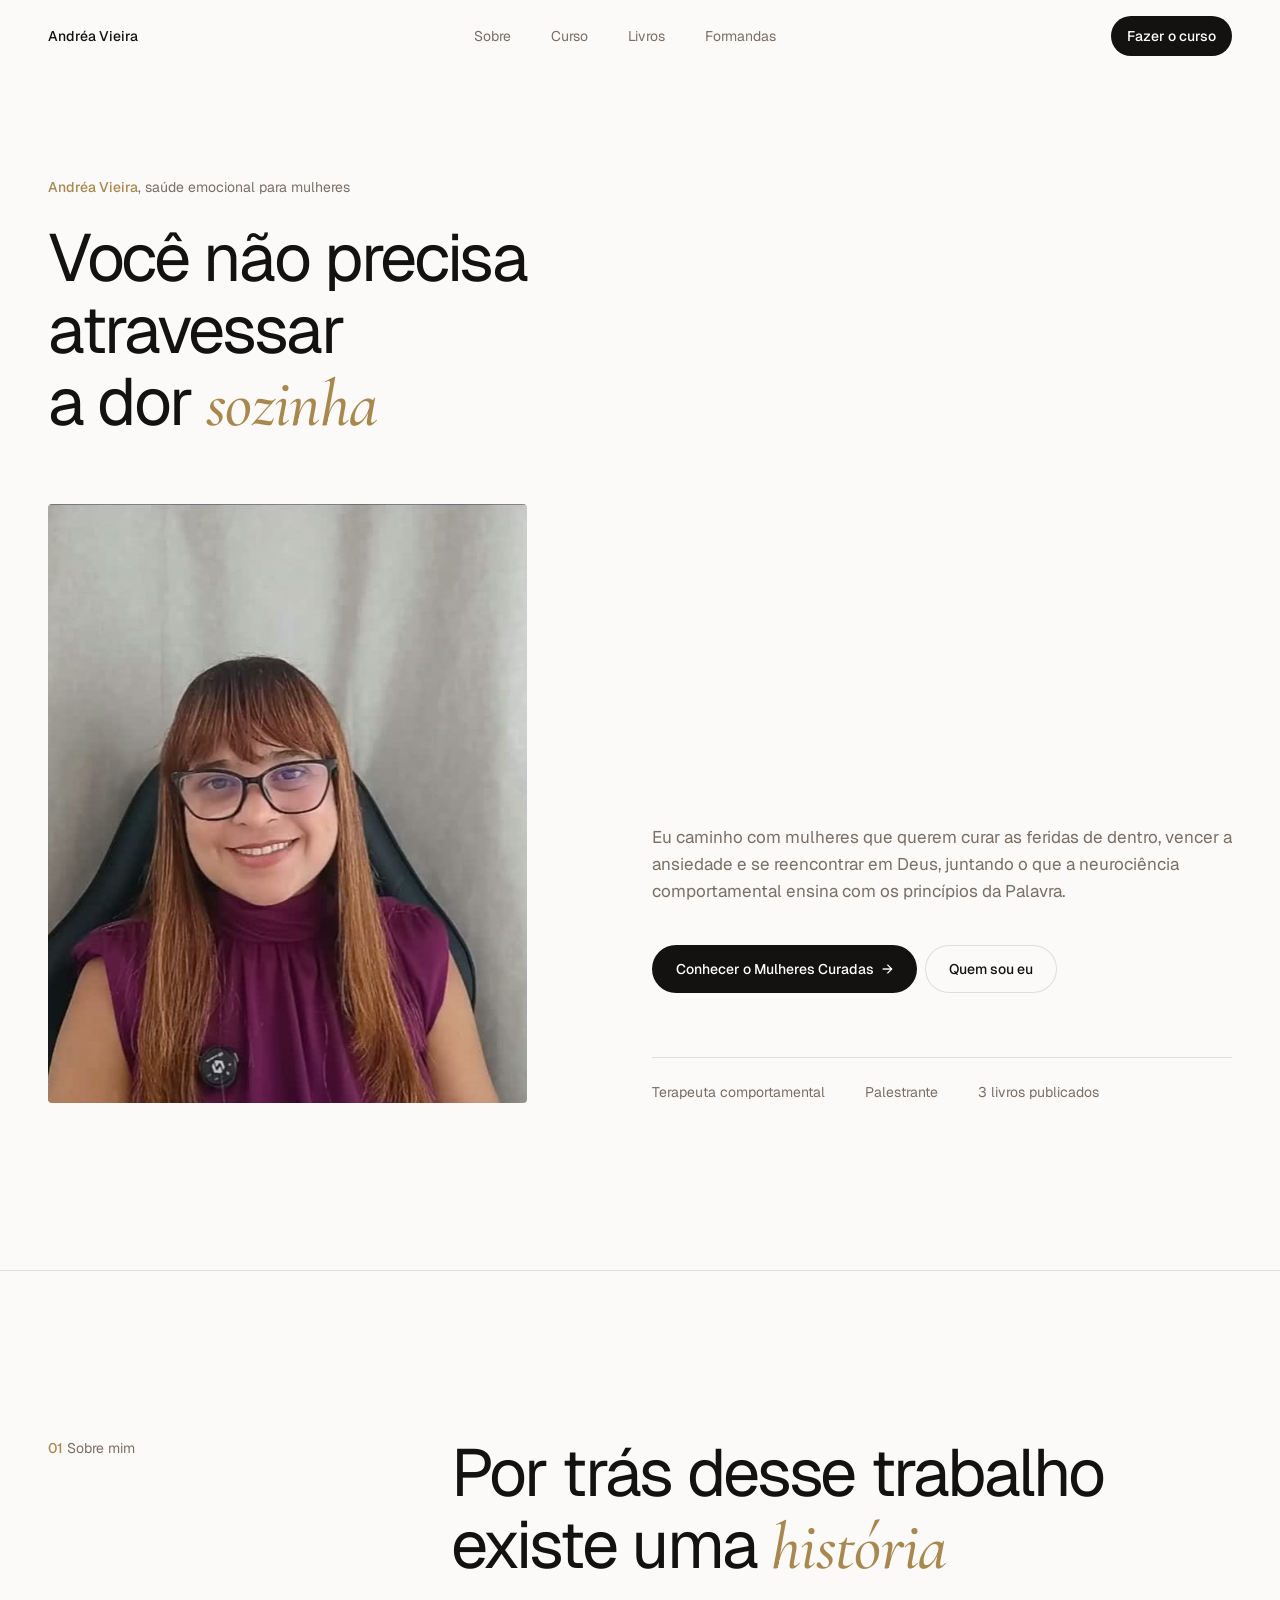
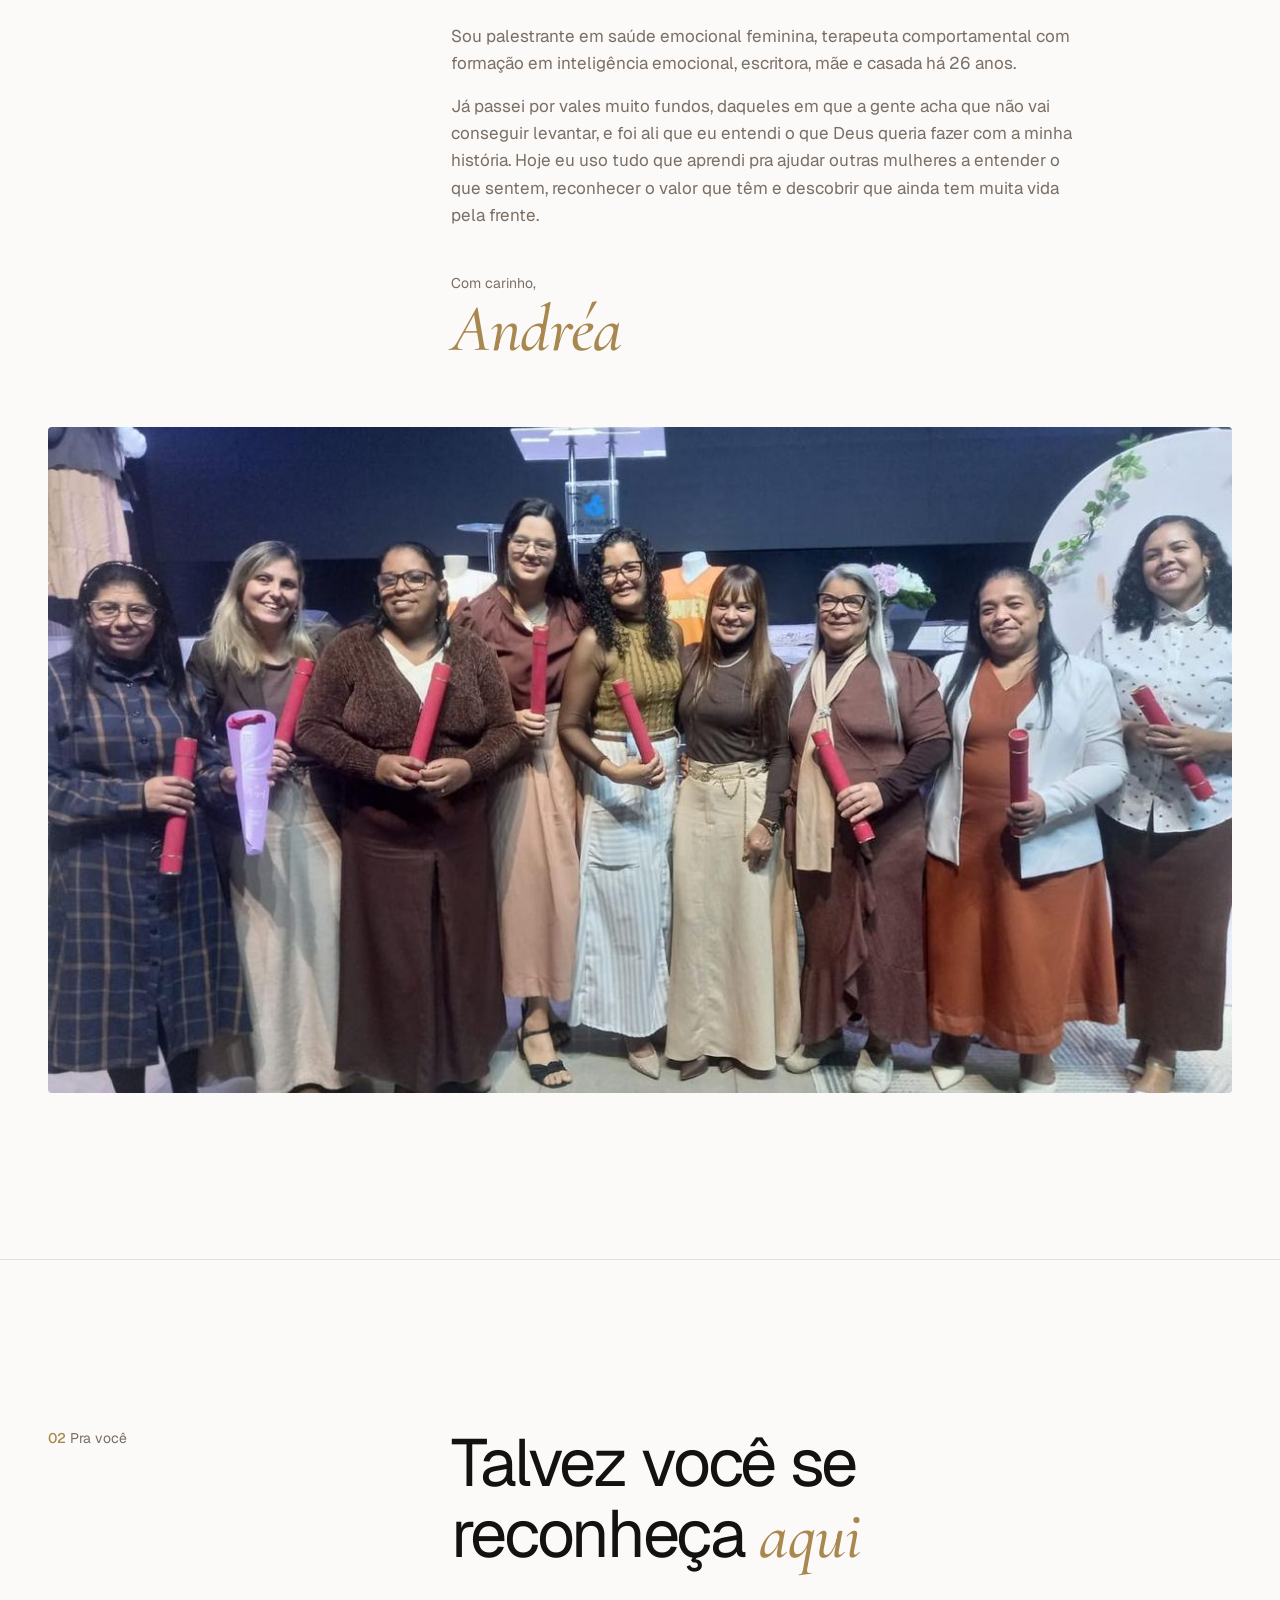
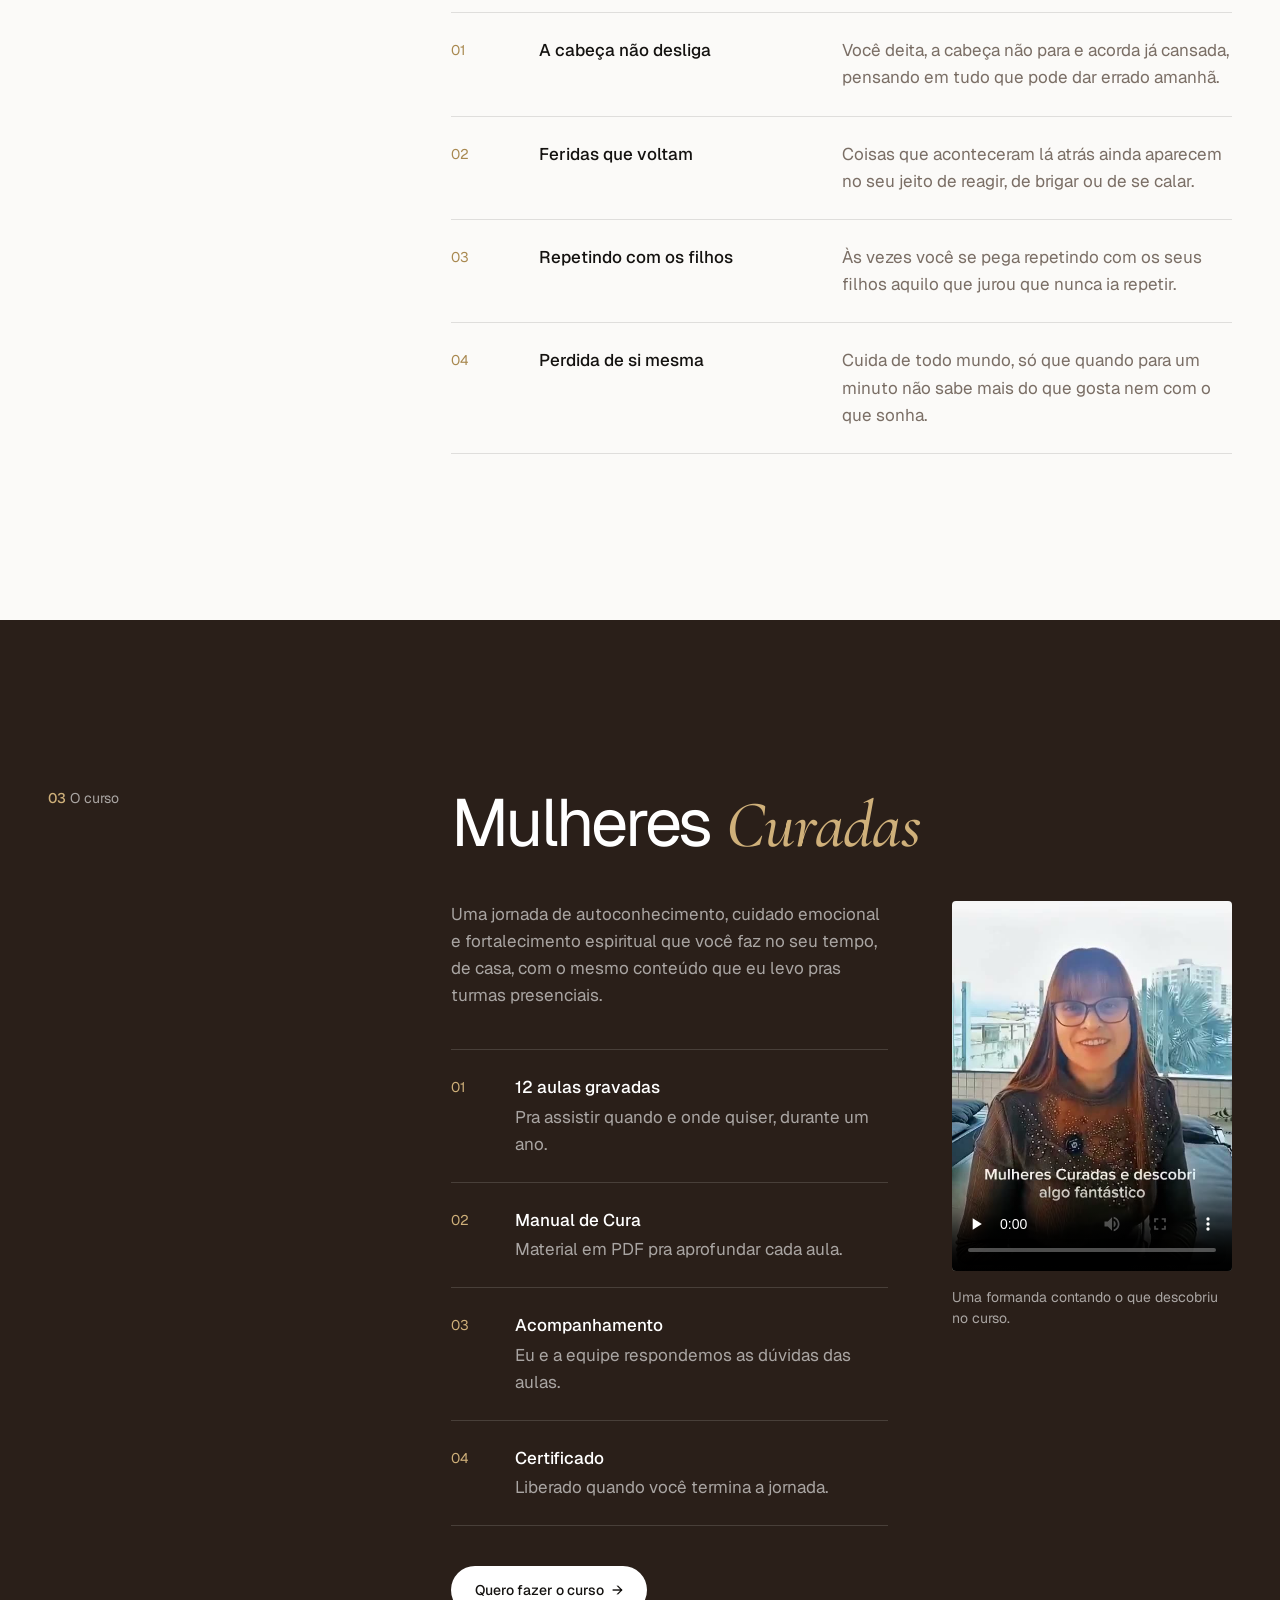
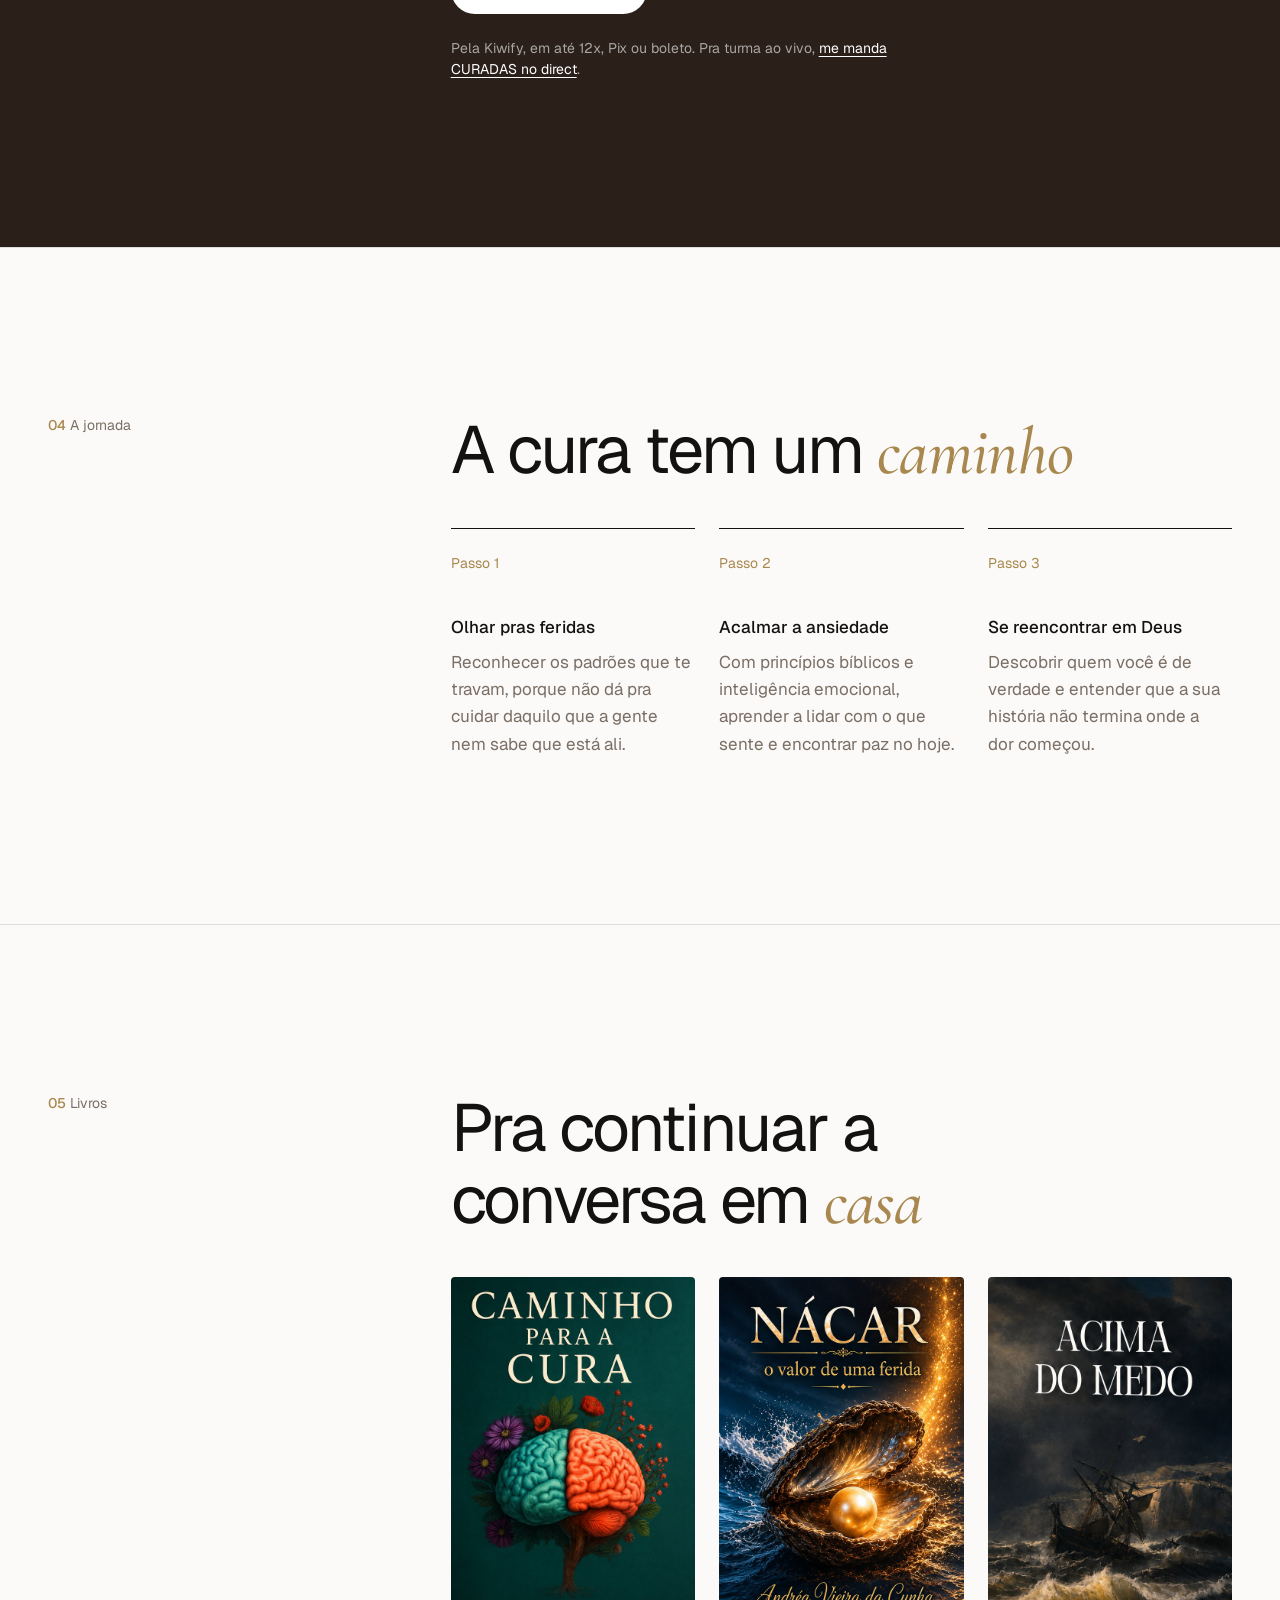
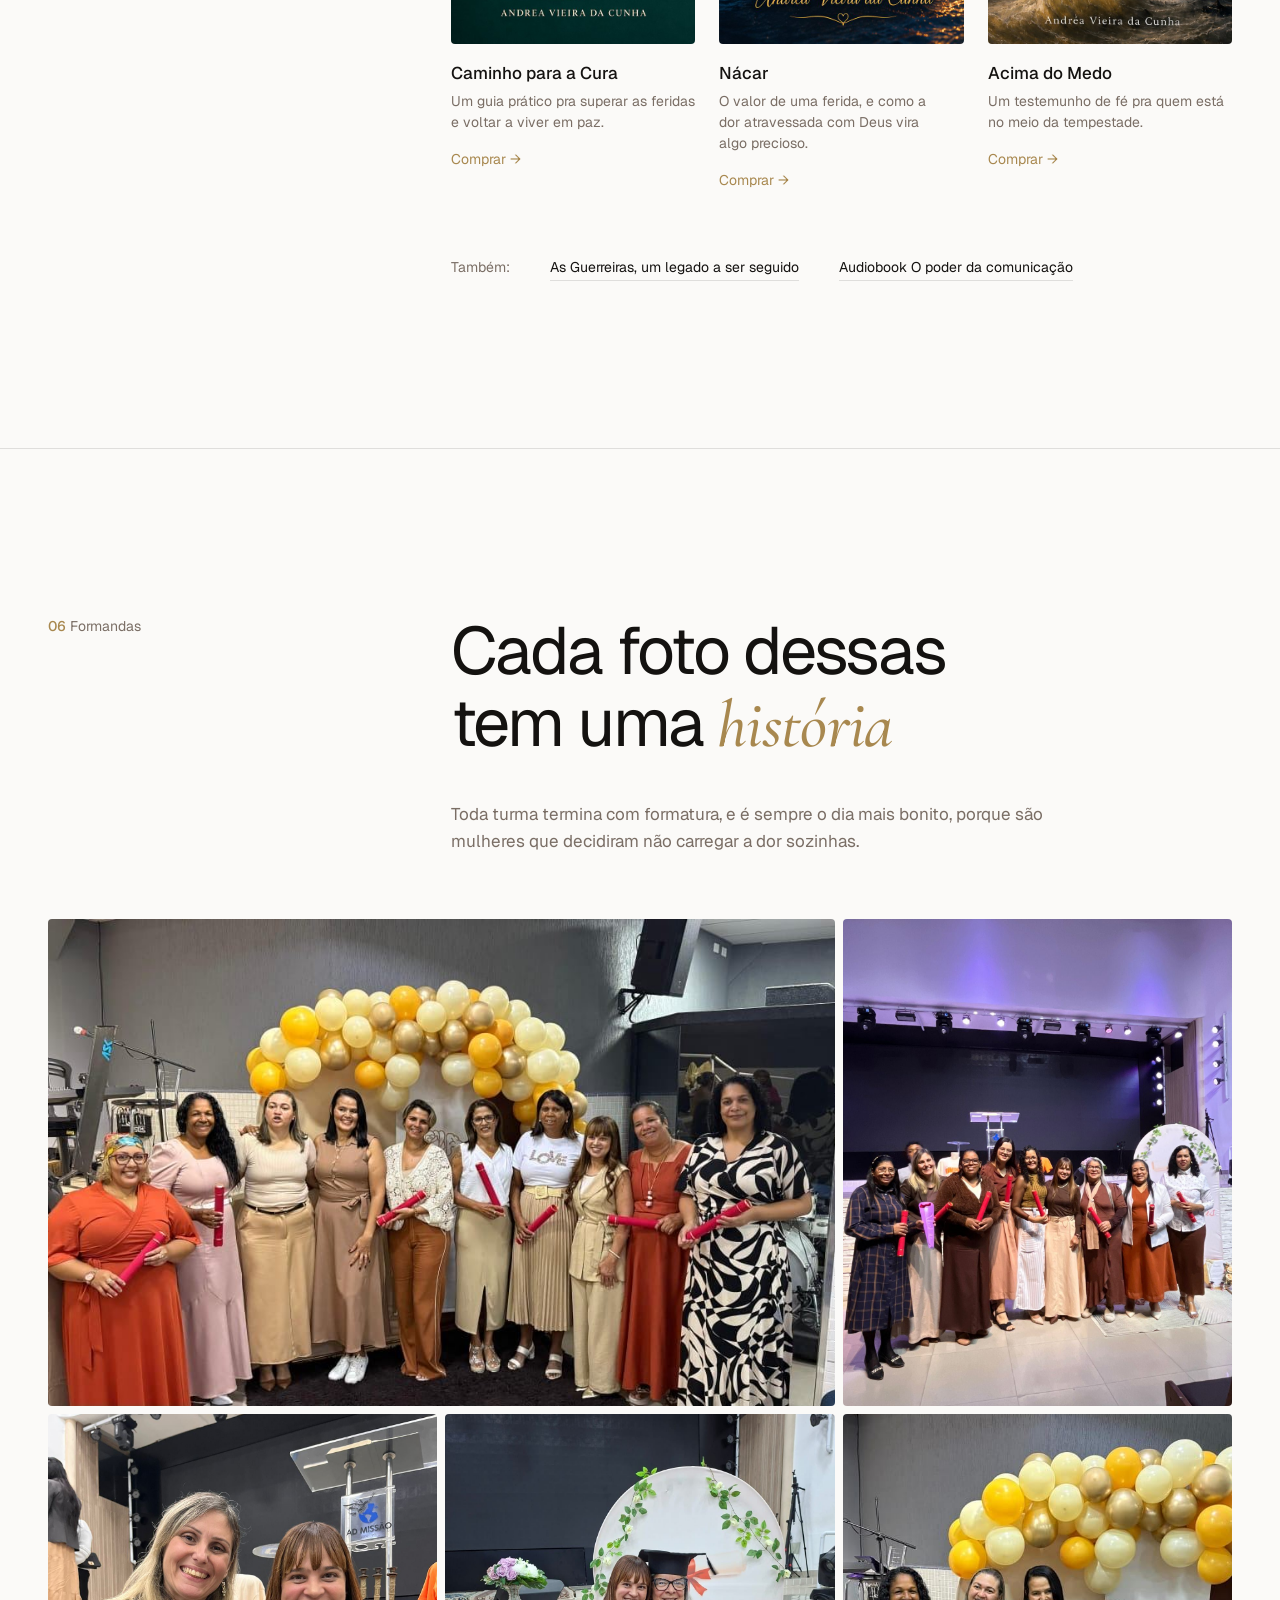
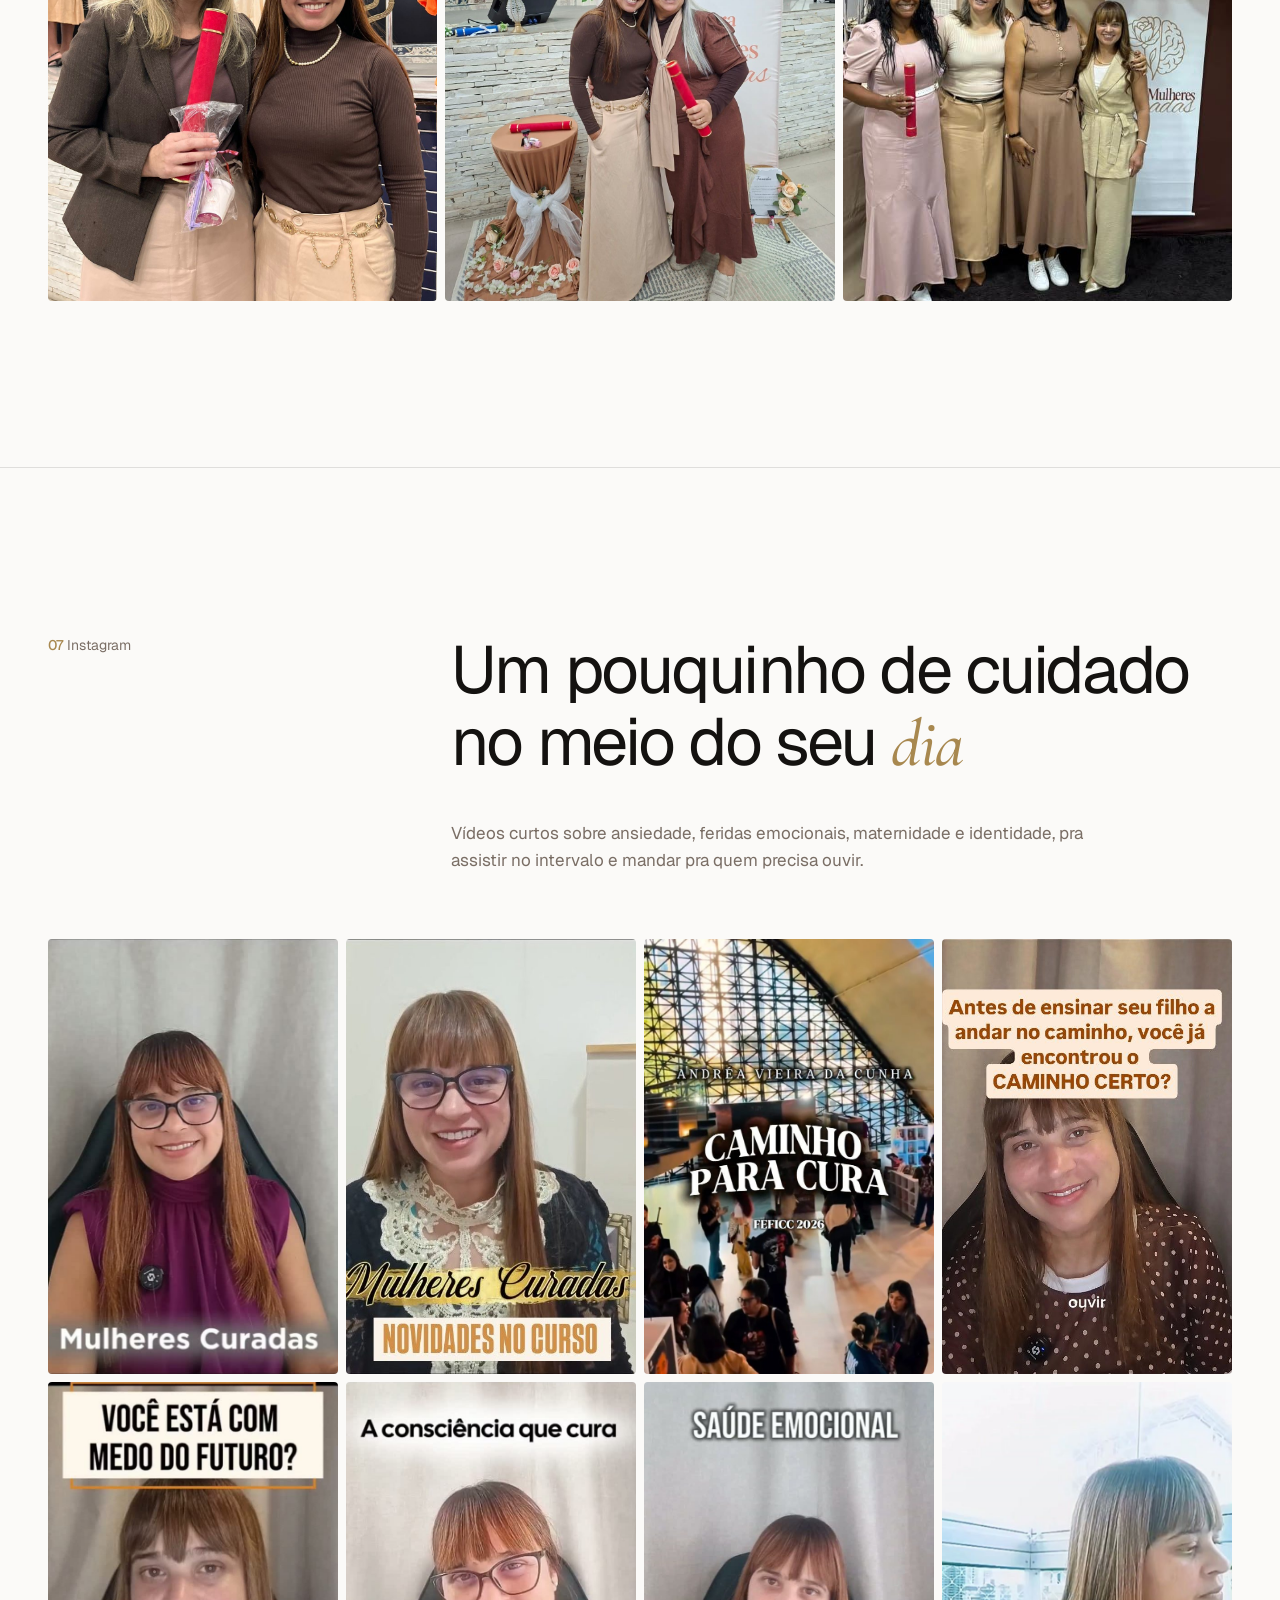
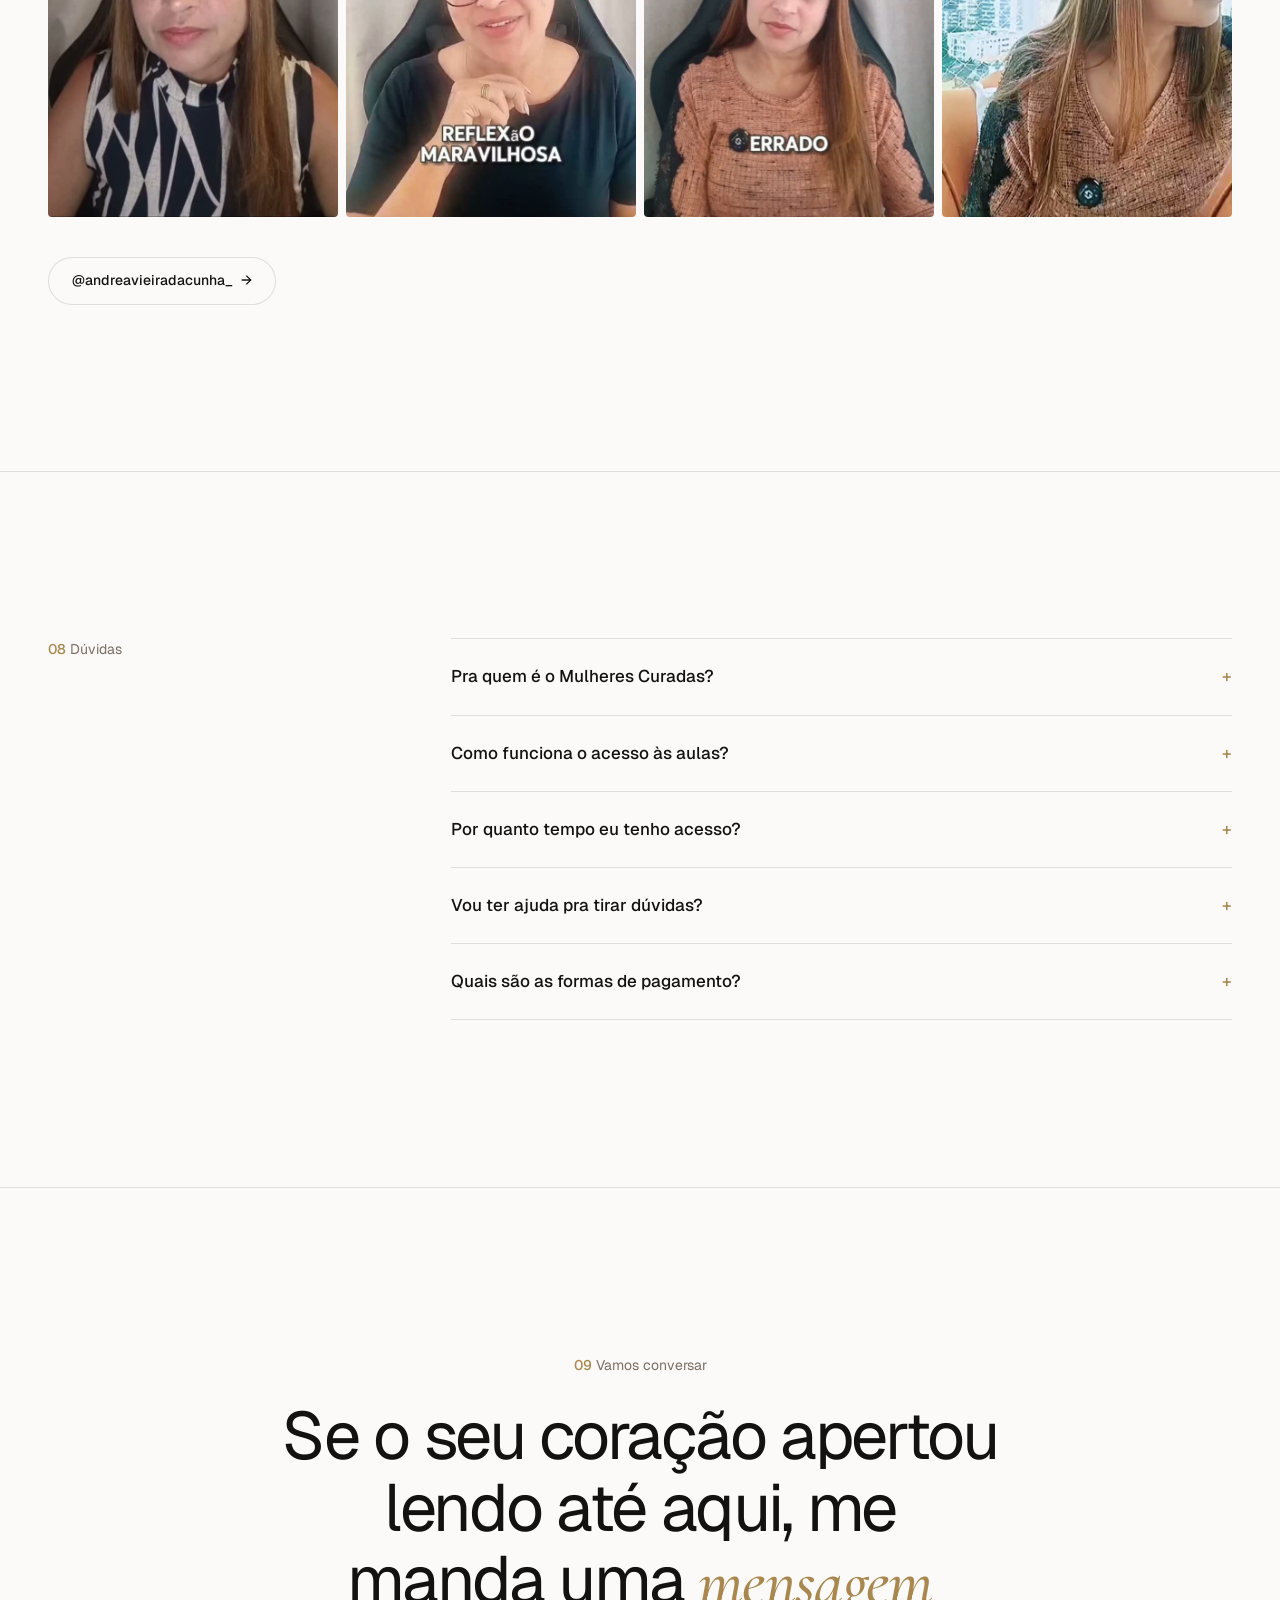
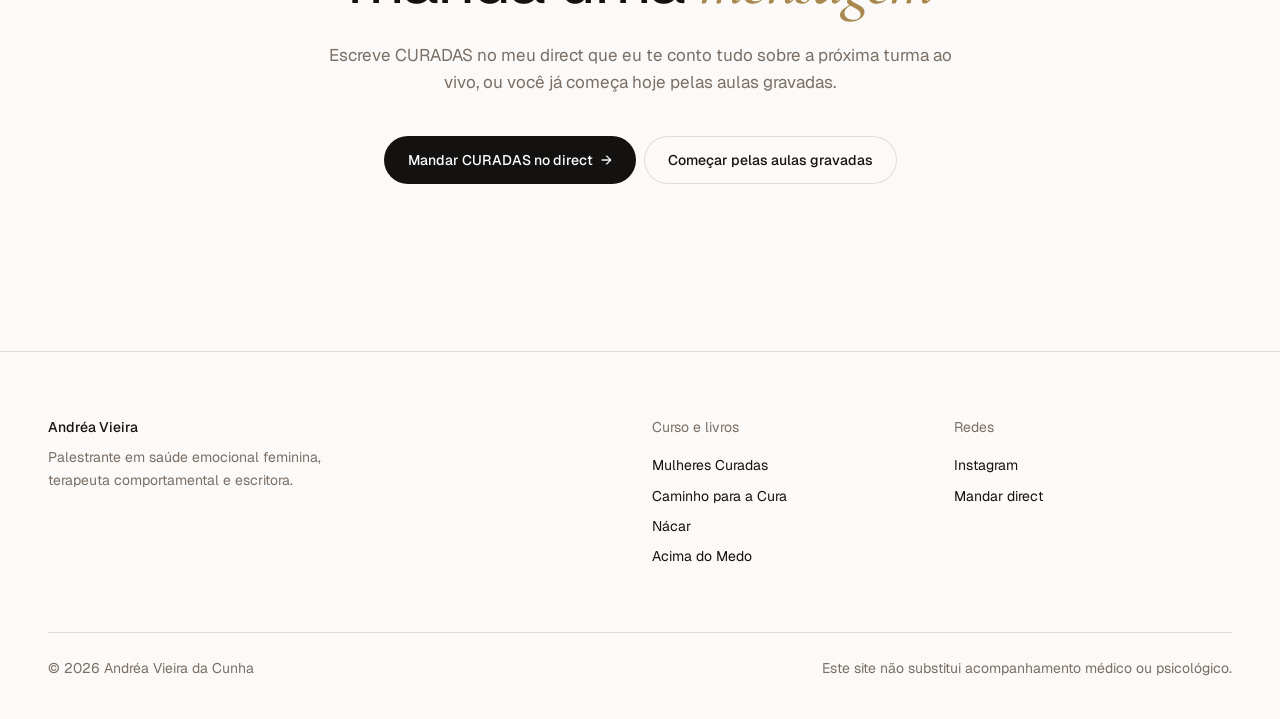
==== commit b992633c: "Site v4 minimalista: Geist + Cormorant, 3 tamanhos, 3 pesos, grade de 12 colunas Co-Authored-By: Cla" ====
--- a/index.html
+++ b/index.html
@@ -8,210 +8,200 @@
 <meta property="og:title" content="Andréa Vieira | Mulheres Curadas">
 <meta property="og:description" content="Você não precisa atravessar a dor sozinha. Saúde emocional para mulheres, com neurociência comportamental e a Palavra de Deus.">
 <meta property="og:image" content="https://andreavieira.digitaldna.space/img/depoimentos.jpg">
-<meta name="theme-color" content="#ffffff">
+<meta name="theme-color" content="#fbfaf8">
 <link rel="preconnect" href="https://fonts.googleapis.com">
 <link rel="preconnect" href="https://fonts.gstatic.com" crossorigin>
-<link href="https://fonts.googleapis.com/css2?family=DM+Sans:opsz,wght@9..40,400;9..40,500;9..40,600;9..40,700&family=Cormorant+Garamond:ital,wght@1,500;1,600&display=swap" rel="stylesheet">
+<link href="https://fonts.googleapis.com/css2?family=Geist:wght@400;500&family=Cormorant+Garamond:ital,wght@1,500&display=swap" rel="stylesheet">
 <style>
-/* ===== sistema ===== */
+/*
+  Sistema
+  Fontes: Geist (400, 500) + Cormorant Garamond itálico (500), só em palavra de destaque
+  Tamanhos: --t-xl (títulos), --t-md (texto), --t-sm (rótulos, botões, legendas)
+  Espaço: múltiplos de 8
+*/
 :root{
-  --black:#141110; --brown:#4a3326; --brown-dark:#2b1e17; --sand:#f6f1eb; --white:#fff;
-  --gold:#b8955a; --gold-light:#d8bd8a;
-  --text:#1d1916; --muted:#6b625b; --line:#e9e1d8; --line-dark:rgba(255,255,255,.12);
-  --radius:16px; --pad:clamp(20px,5vw,56px); --max:1160px; --sec:clamp(80px,10vw,120px);
+  --bg:#fbfaf8; --bg-2:#f3efea; --ink:#141210; --brown:#2a1f19; --muted:#7a6e65; --gold:#a8884f; --gold-2:#cfb07a;
+  --line:rgba(20,18,16,.12); --line-d:rgba(255,255,255,.14);
+  --t-xl:clamp(36px,5.2vw,68px); --t-md:17px; --t-sm:14px;
+  --s1:8px; --s2:16px; --s3:24px; --s4:40px; --s5:64px; --s6:104px;
+  --sec:clamp(104px,13vw,176px); --pad:clamp(20px,4vw,48px); --max:1280px;
   --ease:cubic-bezier(.22,1,.36,1);
 }
 *{box-sizing:border-box;margin:0;padding:0}
 html{scroll-behavior:smooth;-webkit-text-size-adjust:100%}
-body{font-family:"DM Sans",system-ui,sans-serif;color:var(--text);background:var(--white);line-height:1.65;font-size:17px;-webkit-font-smoothing:antialiased;overflow-x:hidden}
+body{font-family:Geist,system-ui,sans-serif;font-size:var(--t-md);font-weight:400;line-height:1.6;color:var(--ink);background:var(--bg);-webkit-font-smoothing:antialiased;overflow-x:hidden}
 img,video{display:block;max-width:100%}
 a{color:inherit;text-decoration:none}
+p{text-wrap:pretty}
 .wrap{max-width:var(--max);margin:0 auto;padding:0 var(--pad)}
-h1,h2,h3{font-weight:600;letter-spacing:-.02em;line-height:1.15;text-wrap:balance}
-h1{font-size:clamp(40px,5.4vw,66px);letter-spacing:-.03em}
-h2{font-size:clamp(30px,3.8vw,44px)}
-h3{font-size:19px;letter-spacing:-.01em}
-p{text-wrap:pretty}
-em{font-family:"Cormorant Garamond",serif;font-style:italic;font-weight:600;font-size:1.12em;letter-spacing:0;color:var(--gold)}
-.dark em,.black em{color:var(--gold-light)}
-.ico{width:22px;height:22px;flex:none}
-
-/* seção */
-.sec{padding:var(--sec) 0}
-.sec.sand{background:var(--sand)}
-.sec.dark{background:var(--brown-dark);color:#fff}
-.sec.black{background:var(--black);color:#fff}
-.head{text-align:center;max-width:680px;margin:0 auto 56px}
-.eyebrow{display:inline-flex;align-items:center;gap:12px;font-size:13px;font-weight:600;letter-spacing:.16em;text-transform:uppercase;color:var(--gold)}
-.eyebrow::before,.eyebrow::after{content:"";width:22px;height:1px;background:currentColor}
-.eyebrow.left::after{display:none}
-.dark .eyebrow,.black .eyebrow{color:var(--gold-light)}
-.eyebrow+h1,.eyebrow+h2{margin-top:16px}
-.head p,.lead{color:var(--muted);font-size:clamp(17px,1.5vw,18.5px);margin-top:16px}
-.dark .head p,.dark .lead,.black .head p,.black .lead{color:rgba(255,255,255,.7)}
-
-/* botão */
-.btn{display:inline-flex;align-items:center;justify-content:center;gap:10px;height:54px;padding:0 26px;border-radius:10px;font-weight:600;font-size:16px;transition:background .3s,color .3s,border-color .3s,transform .35s var(--ease)}
-.btn svg{width:18px;height:18px}
-.btn:hover{transform:translateY(-2px)}
-.btn-dark{background:var(--black);color:#fff}
-.btn-dark:hover{background:var(--brown)}
-.btn-gold{background:var(--gold);color:var(--black)}
-.btn-gold:hover{background:var(--gold-light)}
-.btn-line{border:1px solid var(--line);color:var(--text);background:#fff}
-.btn-line:hover{border-color:var(--gold)}
-.dark .btn-line,.black .btn-line{background:transparent;border-color:rgba(255,255,255,.25);color:#fff}
-.dark .btn-line:hover,.black .btn-line:hover{border-color:var(--gold-light)}
-
-/* card */
-.card{background:#fff;border:1px solid var(--line);border-radius:var(--radius);padding:30px 28px}
-.card>.ico{color:var(--gold);width:26px;height:26px}
-.card h3{margin:18px 0 8px}
-.card p{color:var(--muted);font-size:16px}
-.grid{display:grid;gap:20px}
-.g2{grid-template-columns:repeat(2,1fr)}
-.g3{grid-template-columns:repeat(3,1fr)}
-.g4{grid-template-columns:repeat(4,1fr)}
-.photo{border-radius:var(--radius);overflow:hidden;background:var(--sand)}
-.photo img{width:100%;height:100%;object-fit:cover}
-
-/* ===== topo ===== */
-header.top{position:sticky;top:0;z-index:50;background:rgba(255,255,255,.92);backdrop-filter:blur(12px);-webkit-backdrop-filter:blur(12px);border-bottom:1px solid transparent;transition:border-color .3s}
-header.top.solid{border-color:var(--line)}
-.top .wrap{display:flex;align-items:center;justify-content:space-between;height:74px;gap:24px}
-.logo{display:flex;flex-direction:column;line-height:1.1}
-.logo b{font-size:19px;font-weight:600;letter-spacing:-.01em}
-.logo small{font-size:12px;letter-spacing:.16em;text-transform:uppercase;color:var(--gold);margin-top:4px}
-.top nav{display:flex;gap:30px;font-size:15px;font-weight:500;color:var(--muted)}
-.top nav a:hover{color:var(--text)}
-.top .btn{height:44px;padding:0 18px;font-size:15px}
-
-/* ===== hero ===== */
-.hero{padding:clamp(48px,7vw,96px) 0 var(--sec)}
-.hero .wrap{display:grid;grid-template-columns:1.1fr .9fr;gap:clamp(40px,6vw,80px);align-items:center}
-.hero .lead{max-width:540px;margin-top:22px}
-.ctas{display:flex;flex-wrap:wrap;gap:12px;margin-top:32px}
-.checks{list-style:none;display:flex;flex-wrap:wrap;gap:10px 24px;margin-top:32px;font-size:15px;color:var(--muted)}
-.checks li{display:flex;align-items:center;gap:8px}
-.checks svg{width:18px;height:18px;color:var(--gold)}
-.hero-photo{position:relative;z-index:0}
-.hero-photo .photo{aspect-ratio:4/5}
-.hero-photo .photo img{object-position:50% 30%}
-.hero-photo::before{content:"";position:absolute;inset:18px -18px -18px 18px;border:1px solid var(--gold);border-radius:var(--radius);z-index:-1}
-.hero-badge{position:absolute;left:-24px;bottom:32px;background:#fff;border:1px solid var(--line);border-radius:12px;padding:14px 18px;box-shadow:0 20px 40px -24px rgba(20,17,16,.35)}
-.hero-badge b{display:block;font-size:15px}
-.hero-badge small{font-size:13px;color:var(--muted)}
-
-/* números */
-.stats{border-top:1px solid var(--line);border-bottom:1px solid var(--line)}
-.stats .wrap{display:grid;grid-template-columns:repeat(3,1fr)}
-.stat{padding:32px 16px;text-align:center}
-.stat+.stat{border-left:1px solid var(--line)}
-.stat b{display:block;font-size:clamp(28px,3vw,36px);font-weight:600;letter-spacing:-.02em;color:var(--brown)}
-.stat span{font-size:14.5px;color:var(--muted)}
+
+/* tipografia: 3 tamanhos */
+.xl{font-size:var(--t-xl);font-weight:400;line-height:1.08;letter-spacing:-.035em;text-wrap:balance}
+.sm{font-size:var(--t-sm);line-height:1.5}
+.med{font-weight:500}
+.mut{color:var(--muted)}
+em{font-family:"Cormorant Garamond",serif;font-style:italic;font-weight:500;letter-spacing:-.01em;color:var(--gold)}
+.dark em{color:var(--gold-2)}
+.dark .mut{color:rgba(255,255,255,.6)}
+.label{font-size:var(--t-sm);color:var(--muted)}
+.label b{font-weight:500;color:var(--gold)}
+.dark .label{color:rgba(255,255,255,.6)}
+.dark .label b{color:var(--gold-2)}
+
+/* link-botão: um estilo só */
+.btn{display:inline-flex;align-items:center;gap:var(--s1);height:48px;padding:0 var(--s3);border-radius:999px;font-size:var(--t-sm);font-weight:500;background:var(--ink);color:#fff;transition:background .4s var(--ease),color .4s}
+.btn:hover{background:var(--gold)}
+.btn.ghost{background:transparent;color:var(--ink);box-shadow:inset 0 0 0 1px var(--line)}
+.btn.ghost:hover{box-shadow:inset 0 0 0 1px var(--ink)}
+.dark .btn{background:#fff;color:var(--ink)}
+.dark .btn:hover{background:var(--gold-2)}
+.dark .btn.ghost{background:transparent;color:#fff;box-shadow:inset 0 0 0 1px var(--line-d)}
+.btn .ar{transition:transform .4s var(--ease)}
+.btn:hover .ar{transform:translateX(3px)}
+.ctas{display:flex;flex-wrap:wrap;gap:var(--s1)}
+
+/* seção = rótulo à esquerda + conteúdo à direita */
+.sec{padding:var(--sec) 0;border-top:1px solid var(--line)}
+.sec.dark{background:var(--brown);color:#fff;border-top:0}
+.row{display:grid;grid-template-columns:repeat(12,1fr);column-gap:var(--s3)}
+.row>.side{grid-column:1/4}
+.row>.main{grid-column:5/13}
+.main>.xl{margin-bottom:var(--s4)}
+.lead{max-width:60ch}
+.lead+.lead{margin-top:var(--s2)}
+.pic{overflow:hidden;border-radius:4px;background:var(--bg-2)}
+.pic img{width:100%;height:100%;object-fit:cover}
+
+/* lista com linhas */
+.rows{list-style:none;border-top:1px solid var(--line)}
+.dark .rows{border-color:var(--line-d)}
+.rows li{display:grid;grid-template-columns:64px 1fr 1.4fr;gap:var(--s3);padding:var(--s3) 0;border-bottom:1px solid var(--line)}
+.dark .rows li{border-color:var(--line-d)}
+.rows .n{font-size:var(--t-sm);color:var(--gold);padding-top:2px}
+.dark .rows .n{color:var(--gold-2)}
+
+/* topo */
+header.top{position:sticky;top:0;z-index:50;background:rgba(251,250,248,.9);backdrop-filter:blur(12px);-webkit-backdrop-filter:blur(12px)}
+.top .wrap{display:flex;align-items:center;justify-content:space-between;height:72px;gap:var(--s3);font-size:var(--t-sm)}
+.top .name{font-weight:500}
+.top nav{display:flex;gap:var(--s4);color:var(--muted)}
+.top nav a:hover{color:var(--ink)}
+.top .btn{height:40px;padding:0 var(--s2)}
+
+/* hero */
+.hero{padding:var(--s6) 0 var(--sec)}
+.hero h1{max-width:14ch}
+.hero .row{margin-top:var(--s5);align-items:end}
+.hero .pic{grid-column:1/6;aspect-ratio:4/5}
+.hero .pic img{object-position:50% 30%}
+.hero .txt{grid-column:7/13}
+.hero .txt .lead{margin-bottom:var(--s4)}
+.facts{list-style:none;display:flex;flex-wrap:wrap;gap:var(--s1) var(--s4);margin-top:var(--s5);padding-top:var(--s3);border-top:1px solid var(--line)}
 
 /* sobre */
-.about .wrap{display:grid;grid-template-columns:1fr 1fr;gap:clamp(40px,6vw,80px);align-items:center}
-.about .photo{aspect-ratio:4/3}
-.about p{color:var(--muted);margin-top:18px}
-.sign{margin-top:28px;padding-top:22px;border-top:1px solid var(--line)}
-.sign small{display:block;font-size:14px;color:var(--muted)}
-.sign em{font-size:30px;line-height:1.2}
+.about .pic{aspect-ratio:16/9;margin-top:var(--s5)}
+.sign{margin-top:var(--s4)}
+.sign em{font-size:var(--t-xl);line-height:1}
 
 /* curso */
-.course .wrap{display:grid;grid-template-columns:1.1fr .9fr;gap:clamp(40px,6vw,72px);align-items:center}
-.list{list-style:none;margin:30px 0 4px;display:grid;gap:14px}
-.list li{display:flex;gap:14px;align-items:flex-start}
-.list svg{width:20px;height:20px;color:var(--gold-light);margin-top:3px}
-.list b{display:block;font-weight:600}
-.list small{display:block;font-size:15px;color:rgba(255,255,255,.62);line-height:1.5}
-.course .note{margin-top:16px;font-size:14.5px;color:rgba(255,255,255,.58)}
-.course .note a{color:var(--gold-light);text-decoration:underline;text-underline-offset:3px}
-.vid{border-radius:var(--radius);overflow:hidden;aspect-ratio:476/630;background:#000;border:1px solid var(--line-dark)}
+.course .split{display:grid;grid-template-columns:1fr 280px;gap:var(--s5);align-items:start}
+.course .rows{margin:var(--s4) 0}
+.course .rows li{grid-template-columns:40px 1fr;row-gap:2px}
+.course .rows li>:last-child{grid-column:2}
+.vid{aspect-ratio:476/630;border-radius:4px;overflow:hidden;background:#000}
 .vid video{width:100%;height:100%;object-fit:cover}
-.vid-cap{margin-top:12px;text-align:center;font-size:14.5px;color:rgba(255,255,255,.6)}
-
-/* passos */
-.step .n{font-family:"Cormorant Garamond",serif;font-style:italic;font-weight:600;font-size:46px;line-height:1;color:var(--gold)}
+.vid+.sm{margin-top:var(--s2)}
+.course .note{margin-top:var(--s3)}
+.course .note a{text-decoration:underline;text-underline-offset:3px;color:#fff}
+
+/* jornada */
+.steps{display:grid;grid-template-columns:repeat(3,1fr);gap:var(--s3)}
+.steps>div{border-top:1px solid var(--ink);padding-top:var(--s3)}
+.steps .n{color:var(--gold);margin-bottom:var(--s4)}
+.steps .med{margin-bottom:var(--s1)}
 
 /* livros */
-.book{display:flex;flex-direction:column;padding:0;overflow:hidden;transition:border-color .3s,transform .5s var(--ease)}
-.book:hover{border-color:var(--gold);transform:translateY(-4px)}
-.book .cover{aspect-ratio:2/3;background:var(--sand)}
-.book .cover img{width:100%;height:100%;object-fit:cover}
-.book .body{padding:24px 24px 26px;display:flex;flex-direction:column;flex:1}
-.book h3{margin:0 0 8px}
-.book .more{margin-top:auto;padding-top:16px;display:inline-flex;align-items:center;gap:8px;font-weight:600;font-size:15px;color:var(--brown)}
-.book .more svg{width:17px;height:17px;color:var(--gold)}
-.extra{margin-top:36px;display:flex;flex-wrap:wrap;justify-content:center;gap:12px}
-.extra a{display:inline-flex;align-items:center;gap:10px;min-height:48px;padding:10px 18px;border:1px solid var(--line);border-radius:10px;background:#fff;font-size:15px;font-weight:500;transition:border-color .3s}
-.extra a:hover{border-color:var(--gold)}
-.extra svg{width:18px;height:18px;color:var(--gold)}
+.books{display:grid;grid-template-columns:repeat(3,1fr);gap:var(--s3)}
+.book .pic{aspect-ratio:2/3;margin-bottom:var(--s2);transition:transform .8s var(--ease)}
+.book:hover .pic{transform:translateY(-6px)}
+.book .med{margin-bottom:4px}
+.book .go{margin-top:var(--s2);display:inline-flex;gap:var(--s1);color:var(--gold)}
+.also{margin-top:var(--s5);display:flex;flex-wrap:wrap;gap:var(--s1) var(--s4)}
+.also a{border-bottom:1px solid var(--line);padding-bottom:2px;transition:border-color .3s}
+.also a:hover{border-color:var(--ink)}
 
 /* formandas */
-.grads .photo{aspect-ratio:4/5}
-
-/* reels */
-.reel{display:block;border-radius:var(--radius);overflow:hidden;aspect-ratio:2/3;background:#000}
-.reel img{width:100%;height:100%;object-fit:cover;transition:transform .9s var(--ease)}
-.reel:hover img{transform:scale(1.04)}
-.follow{text-align:center;margin-top:36px}
+.gallery{display:grid;grid-template-columns:repeat(3,1fr);gap:var(--s1);margin-top:var(--s5)}
+.gallery .pic{aspect-ratio:4/5}
+.gallery .pic.w{grid-column:span 2;aspect-ratio:auto}
+
+/* instagram */
+.reels{display:grid;grid-template-columns:repeat(4,1fr);gap:var(--s1);margin-top:var(--s5)}
+.reel{display:block;aspect-ratio:2/3;border-radius:4px;overflow:hidden;background:#000}
+.reel img{width:100%;height:100%;object-fit:cover;transition:transform 1s var(--ease)}
+.reel:hover img{transform:scale(1.03)}
+.follow{margin-top:var(--s4)}
 
 /* dúvidas */
-.faq-list{max-width:780px;margin:0 auto}
-.faq-list details{border-bottom:1px solid var(--line)}
-.faq-list details:first-child{border-top:1px solid var(--line)}
-.faq-list summary{list-style:none;cursor:pointer;display:flex;justify-content:space-between;align-items:center;gap:20px;padding:22px 0;font-weight:600;font-size:17.5px}
-.faq-list summary::-webkit-details-marker{display:none}
-.faq-list summary svg{width:20px;height:20px;color:var(--gold);transition:transform .35s var(--ease)}
-.faq-list details[open] summary svg{transform:rotate(180deg)}
-.faq-list p{color:var(--muted);padding:0 0 22px}
+.faq details{border-bottom:1px solid var(--line)}
+.faq details:first-child{border-top:1px solid var(--line)}
+.faq summary{list-style:none;cursor:pointer;display:flex;justify-content:space-between;gap:var(--s3);padding:var(--s3) 0;font-weight:500}
+.faq summary::-webkit-details-marker{display:none}
+.faq summary::after{content:"+";color:var(--gold);transition:transform .4s var(--ease)}
+.faq details[open] summary::after{transform:rotate(45deg)}
+.faq details p{padding:0 0 var(--s3);max-width:60ch}
 
 /* final */
+.final{text-align:center}
+.final .xl{max-width:18ch;margin:0 auto var(--s3)}
+.final .lead{margin:0 auto var(--s4)}
 .final .ctas{justify-content:center}
 
 /* rodapé */
-footer{background:var(--black);color:rgba(255,255,255,.6);padding:64px 0 calc(32px + env(safe-area-inset-bottom));font-size:15px;border-top:1px solid rgba(184,149,90,.25)}
-.foot{display:grid;grid-template-columns:1.4fr 1fr 1fr;gap:40px;padding-bottom:40px}
-.foot .logo b{color:#fff}
-.foot .logo{margin-bottom:14px;flex-direction:column;align-items:flex-start;gap:0}
-.foot h4{color:#fff;font-size:14px;font-weight:600;letter-spacing:.14em;text-transform:uppercase;margin-bottom:16px}
-.foot a{display:flex;align-items:center;gap:10px;margin-bottom:10px;transition:color .3s}
-.foot a:hover{color:var(--gold-light)}
-.foot svg{width:18px;height:18px;color:var(--gold)}
-.legal{padding-top:24px;border-top:1px solid rgba(255,255,255,.1);display:flex;justify-content:space-between;gap:20px;flex-wrap:wrap;font-size:13.5px;color:rgba(255,255,255,.42)}
+footer{border-top:1px solid var(--line);padding:var(--s5) 0 calc(var(--s4) + env(safe-area-inset-bottom));font-size:var(--t-sm)}
+.foot{display:grid;grid-template-columns:repeat(12,1fr);column-gap:var(--s3);row-gap:var(--s4)}
+.foot>div:nth-child(1){grid-column:1/5}
+.foot>div:nth-child(2){grid-column:7/10}
+.foot>div:nth-child(3){grid-column:10/13}
+.foot a{display:block;margin-top:var(--s1)}
+.foot a:hover{color:var(--gold)}
+.foot .mut+a{margin-top:var(--s2)}
+.legal{display:flex;justify-content:space-between;flex-wrap:wrap;gap:var(--s2);margin-top:var(--s5);padding-top:var(--s3);border-top:1px solid var(--line)}
 
 /* motion */
-.rv{opacity:0;transform:translateY(20px);transition:opacity .9s var(--ease),transform .9s var(--ease);transition-delay:var(--d,0s)}
+.rv{opacity:0;transform:translateY(16px);transition:opacity 1s var(--ease),transform 1s var(--ease);transition-delay:var(--d,0s)}
 .rv.in{opacity:1;transform:none}
 @media (prefers-reduced-motion:reduce){.rv{opacity:1!important;transform:none!important;transition:none!important}}
 
 /* responsivo */
-@media (max-width:1000px){
+@media (max-width:900px){
   .top nav{display:none}
-  .hero .wrap,.about .wrap,.course .wrap{grid-template-columns:1fr}
-  .hero-photo{max-width:440px;width:100%;margin:0 auto}
-  .g3,.g4{grid-template-columns:repeat(2,1fr)}
-  .books .g3{grid-template-columns:1fr;max-width:420px;margin:0 auto}
-  .vid{max-width:380px;margin:0 auto}
-  .foot{grid-template-columns:1fr 1fr}
-  .foot>div:first-child{grid-column:1/-1}
+  .row>.side,.row>.main,.hero .pic,.hero .txt{grid-column:1/-1}
+  .row>.side{margin-bottom:var(--s3)}
+  .hero .txt{margin-top:var(--s4)}
+  .course .split{grid-template-columns:1fr}
+  .course .vid{max-width:320px}
+  .rows li{grid-template-columns:40px 1fr}
+  .rows li>:last-child{grid-column:2}
+  .steps{grid-template-columns:1fr;gap:var(--s4)}
+  .steps .n{margin-bottom:var(--s2)}
+  .books{grid-template-columns:repeat(2,1fr)}
+  .reels{grid-template-columns:repeat(2,1fr)}
+  .gallery{grid-template-columns:repeat(2,1fr)}
+  .gallery .pic.w{grid-column:1/-1;aspect-ratio:16/10}
+  .foot>div:nth-child(1){grid-column:1/-1}
+  .foot>div:nth-child(2){grid-column:1/7}
+  .foot>div:nth-child(3){grid-column:7/13}
 }
-@media (max-width:640px){
-  body{font-size:16px}
-  .top .wrap{height:66px}
-  .top .btn{height:40px;padding:0 14px;font-size:14px}
-  .ctas .btn{width:100%}
-  .hero-photo{max-width:none;padding-right:10px}
-  .hero-photo::before{inset:12px 0 -12px 12px}
-  .hero-badge{left:12px;bottom:16px}
-  .stat{padding:24px 8px}
-  .stat span{font-size:13px}
-  .g2,.steps .g3{grid-template-columns:1fr}
-  .grid{gap:14px}
-  .card{padding:26px 22px}
-  .card.book{padding:0}
-  .foot{grid-template-columns:1fr;gap:28px}
+@media (max-width:560px){
+  .hero{padding-top:var(--s5)}
+  .hero .pic{aspect-ratio:4/4.4}
+  .books{grid-template-columns:repeat(3,1fr);gap:12px}
+  .book p.sm{display:none}
+  .book .med{font-size:var(--t-sm);line-height:1.35}
+  .book .go{margin-top:var(--s1)}
+  .also{flex-direction:column;align-items:flex-start;gap:var(--s2)}
+  .ctas .btn{flex:1 1 100%;justify-content:center}
 }
 </style>
 </head>
@@ -219,166 +209,151 @@
 
 <header class="top" id="top">
   <div class="wrap">
-    <a href="#" class="logo" aria-label="Início"><b>Andréa Vieira</b><small>Saúde emocional</small></a>
+    <a href="#" class="name">Andréa Vieira</a>
     <nav>
       <a href="#sobre">Sobre</a>
-      <a href="#curso">O curso</a>
+      <a href="#curso">Curso</a>
       <a href="#livros">Livros</a>
       <a href="#formandas">Formandas</a>
     </nav>
-    <a class="btn btn-dark" href="https://kiwify.app/3fMlAHY" target="_blank" rel="noopener">Fazer o curso</a>
+    <a class="btn" href="https://kiwify.app/3fMlAHY" target="_blank" rel="noopener">Fazer o curso</a>
   </div>
 </header>
 
 <section class="hero">
   <div class="wrap">
-    <div>
-      <span class="eyebrow left rv">Saúde emocional para mulheres</span>
-      <h1 class="rv" style="--d:.06s">Você não precisa atravessar a dor <em>sozinha</em></h1>
-      <p class="lead rv" style="--d:.12s">Eu caminho com mulheres que querem curar as feridas de dentro, vencer a ansiedade e se reencontrar em Deus, juntando o que a neurociência comportamental ensina com os princípios da Palavra.</p>
-      <div class="ctas rv" style="--d:.18s">
-        <a class="btn btn-dark" href="https://kiwify.app/3fMlAHY" target="_blank" rel="noopener">Conhecer o Mulheres Curadas <svg class="ico" aria-hidden="true" xmlns="http://www.w3.org/2000/svg" viewBox="0 0 24 24" fill="none" stroke="currentColor" stroke-width="2" stroke-linecap="round" stroke-linejoin="round" > <path d="M5 12h14" /> <path d="m12 5 7 7-7 7" /> </svg></a>
-        <a class="btn btn-line" href="#livros">Ver os livros</a>
+    <p class="label rv"><b>Andréa Vieira</b>, saúde emocional para mulheres</p>
+    <h1 class="xl rv" style="--d:.06s;margin-top:var(--s3)">Você não precisa atravessar a dor <em>sozinha</em></h1>
+    <div class="row">
+      <div class="pic rv" style="--d:.12s"><img src="img/sobre.jpg" alt="Andréa Vieira da Cunha" fetchpriority="high"></div>
+      <div class="txt rv" style="--d:.18s">
+        <p class="lead mut">Eu caminho com mulheres que querem curar as feridas de dentro, vencer a ansiedade e se reencontrar em Deus, juntando o que a neurociência comportamental ensina com os princípios da Palavra.</p>
+        <div class="ctas">
+          <a class="btn" href="https://kiwify.app/3fMlAHY" target="_blank" rel="noopener">Conhecer o Mulheres Curadas <span class="ar">→</span></a>
+          <a class="btn ghost" href="#sobre">Quem sou eu</a>
+        </div>
+        <ul class="facts sm mut">
+          <li>Terapeuta comportamental</li>
+          <li>Palestrante</li>
+          <li>3 livros publicados</li>
+        </ul>
       </div>
-      <ul class="checks rv" style="--d:.24s">
-        <li><svg class="ico" aria-hidden="true" xmlns="http://www.w3.org/2000/svg" viewBox="0 0 24 24" fill="none" stroke="currentColor" stroke-width="2" stroke-linecap="round" stroke-linejoin="round" > <path d="M20 6 9 17l-5-5" /> </svg>Terapeuta comportamental</li>
-        <li><svg class="ico" aria-hidden="true" xmlns="http://www.w3.org/2000/svg" viewBox="0 0 24 24" fill="none" stroke="currentColor" stroke-width="2" stroke-linecap="round" stroke-linejoin="round" > <path d="M20 6 9 17l-5-5" /> </svg>Palestrante</li>
-        <li><svg class="ico" aria-hidden="true" xmlns="http://www.w3.org/2000/svg" viewBox="0 0 24 24" fill="none" stroke="currentColor" stroke-width="2" stroke-linecap="round" stroke-linejoin="round" > <path d="M20 6 9 17l-5-5" /> </svg>Escritora</li>
-      </ul>
-    </div>
-    <div class="hero-photo rv" style="--d:.1s">
-      <div class="photo"><img src="img/sobre.jpg" alt="Andréa Vieira da Cunha" fetchpriority="high"></div>
-      <div class="hero-badge"><b>Andréa Vieira da Cunha</b><small>Criadora do Mulheres Curadas</small></div>
-    </div>
-  </div>
-</section>
-
-<section class="stats">
-  <div class="wrap">
-    <div class="stat rv"><b>3</b><span>livros publicados</span></div>
-    <div class="stat rv" style="--d:.06s"><b>12</b><span>aulas no curso</span></div>
-    <div class="stat rv" style="--d:.12s"><b>26</b><span>anos de casamento</span></div>
+    </div>
   </div>
 </section>
 
 <section class="sec about" id="sobre">
-  <div class="wrap">
-    <div class="photo rv"><img src="img/depoimentos.jpg" alt="Turma de formandas do Mulheres Curadas" loading="lazy"></div>
-    <div>
-      <span class="eyebrow left rv">Sobre mim</span>
-      <h2 class="rv" style="--d:.06s">Por trás desse trabalho existe uma <em>história</em></h2>
-      <p class="rv" style="--d:.1s">Sou a Andréa Vieira da Cunha, palestrante em saúde emocional feminina, terapeuta comportamental com formação em inteligência emocional, escritora, mãe e casada há 26 anos.</p>
-      <p class="rv" style="--d:.14s">Já passei por vales muito fundos, daqueles em que a gente acha que não vai conseguir levantar, e foi ali que eu entendi o que Deus queria fazer com a minha história. Hoje eu uso tudo que aprendi pra ajudar outras mulheres a entender o que sentem, reconhecer o valor que têm e descobrir que ainda tem muita vida pela frente.</p>
-      <div class="sign rv" style="--d:.18s"><small>Com carinho,</small><em>Andréa Vieira</em></div>
-    </div>
-  </div>
-</section>
-
-<section class="sec sand">
-  <div class="wrap">
-    <div class="head">
-      <span class="eyebrow rv">Pra você</span>
-      <h2 class="rv" style="--d:.06s">Talvez você se reconheça <em>aqui</em></h2>
-    </div>
-    <div class="grid g2">
-      <div class="card rv"><svg class="ico" aria-hidden="true" xmlns="http://www.w3.org/2000/svg" viewBox="0 0 24 24" fill="none" stroke="currentColor" stroke-width="2" stroke-linecap="round" stroke-linejoin="round" > <path d="M12 5a3 3 0 1 0-5.997.125 4 4 0 0 0-2.526 5.77 4 4 0 0 0 .556 6.588A4 4 0 1 0 12 18Z" /> <path d="M12 5a3 3 0 1 1 5.997.125 4 4 0 0 1 2.526 5.77 4 4 0 0 1-.556 6.588A4 4 0 1 1 12 18Z" /> <path d="M15 13a4.5 4.5 0 0 1-3-4 4.5 4.5 0 0 1-3 4" /> <path d="M17.599 6.5a3 3 0 0 0 .399-1.375" /> <path d="M6.003 5.125A3 3 0 0 0 6.401 6.5" /> <path d="M3.477 10.896a4 4 0 0 1 .585-.396" /> <path d="M19.938 10.5a4 4 0 0 1 .585.396" /> <path d="M6 18a4 4 0 0 1-1.967-.516" /> <path d="M19.967 17.484A4 4 0 0 1 18 18" /> </svg><h3>A cabeça não desliga</h3><p>Você deita, a cabeça não para e acorda já cansada, pensando em tudo que pode dar errado amanhã.</p></div>
-      <div class="card rv" style="--d:.06s"><svg class="ico" aria-hidden="true" xmlns="http://www.w3.org/2000/svg" viewBox="0 0 24 24" fill="none" stroke="currentColor" stroke-width="2" stroke-linecap="round" stroke-linejoin="round" > <path d="M7 20h10" /> <path d="M10 20c5.5-2.5.8-6.4 3-10" /> <path d="M9.5 9.4c1.1.8 1.8 2.2 2.3 3.7-2 .4-3.5.4-4.8-.3-1.2-.6-2.3-1.9-3-4.2 2.8-.5 4.4 0 5.5.8z" /> <path d="M14.1 6a7 7 0 0 0-1.1 4c1.9-.1 3.3-.6 4.3-1.4 1-1 1.6-2.3 1.7-4.6-2.7.1-4 1-4.9 2z" /> </svg><h3>Feridas que voltam</h3><p>Coisas que aconteceram lá atrás ainda aparecem no seu jeito de reagir, de brigar ou de se calar.</p></div>
-      <div class="card rv"><svg class="ico" aria-hidden="true" xmlns="http://www.w3.org/2000/svg" viewBox="0 0 24 24" fill="none" stroke="currentColor" stroke-width="2" stroke-linecap="round" stroke-linejoin="round" > <path d="M16 21v-2a4 4 0 0 0-4-4H6a4 4 0 0 0-4 4v2" /> <circle cx="9" cy="7" r="4" /> <path d="M22 21v-2a4 4 0 0 0-3-3.87" /> <path d="M16 3.13a4 4 0 0 1 0 7.75" /> </svg><h3>Repetindo com os filhos</h3><p>Às vezes você se pega repetindo com os seus filhos aquilo que jurou que nunca ia repetir.</p></div>
-      <div class="card rv" style="--d:.06s"><svg class="ico" aria-hidden="true" xmlns="http://www.w3.org/2000/svg" viewBox="0 0 24 24" fill="none" stroke="currentColor" stroke-width="2" stroke-linecap="round" stroke-linejoin="round" > <path d="m16.24 7.76-1.804 5.411a2 2 0 0 1-1.265 1.265L7.76 16.24l1.804-5.411a2 2 0 0 1 1.265-1.265z" /> <circle cx="12" cy="12" r="10" /> </svg><h3>Perdida de si mesma</h3><p>Cuida de todo mundo, só que quando para um minuto não sabe mais do que gosta nem com o que sonha.</p></div>
+  <div class="wrap row">
+    <p class="side label rv"><b>01</b> Sobre mim</p>
+    <div class="main">
+      <h2 class="xl rv">Por trás desse trabalho existe uma <em>história</em></h2>
+      <p class="lead mut rv">Sou palestrante em saúde emocional feminina, terapeuta comportamental com formação em inteligência emocional, escritora, mãe e casada há 26 anos.</p>
+      <p class="lead mut rv">Já passei por vales muito fundos, daqueles em que a gente acha que não vai conseguir levantar, e foi ali que eu entendi o que Deus queria fazer com a minha história. Hoje eu uso tudo que aprendi pra ajudar outras mulheres a entender o que sentem, reconhecer o valor que têm e descobrir que ainda tem muita vida pela frente.</p>
+      <p class="sign rv"><span class="sm mut">Com carinho,</span><br><em>Andréa</em></p>
+    </div>
+  </div>
+  <div class="wrap"><div class="pic rv"><img src="img/depoimentos.jpg" alt="Turma de formandas do Mulheres Curadas" loading="lazy"></div></div>
+</section>
+
+<section class="sec">
+  <div class="wrap row">
+    <p class="side label rv"><b>02</b> Pra você</p>
+    <div class="main">
+      <h2 class="xl rv">Talvez você se reconheça <em>aqui</em></h2>
+      <ol class="rows">
+        <li class="rv"><span class="n">01</span><span class="med">A cabeça não desliga</span><span class="mut">Você deita, a cabeça não para e acorda já cansada, pensando em tudo que pode dar errado amanhã.</span></li>
+        <li class="rv"><span class="n">02</span><span class="med">Feridas que voltam</span><span class="mut">Coisas que aconteceram lá atrás ainda aparecem no seu jeito de reagir, de brigar ou de se calar.</span></li>
+        <li class="rv"><span class="n">03</span><span class="med">Repetindo com os filhos</span><span class="mut">Às vezes você se pega repetindo com os seus filhos aquilo que jurou que nunca ia repetir.</span></li>
+        <li class="rv"><span class="n">04</span><span class="med">Perdida de si mesma</span><span class="mut">Cuida de todo mundo, só que quando para um minuto não sabe mais do que gosta nem com o que sonha.</span></li>
+      </ol>
     </div>
   </div>
 </section>
 
 <section class="sec dark course" id="curso">
-  <div class="wrap">
-    <div>
-      <span class="eyebrow left rv">O curso</span>
-      <h2 class="rv" style="--d:.06s">Mulheres <em>Curadas</em></h2>
-      <p class="lead rv" style="--d:.1s">Uma jornada de autoconhecimento, cuidado emocional e fortalecimento espiritual que você faz no seu tempo, de casa, com o mesmo conteúdo que eu levo pras turmas presenciais.</p>
-      <ul class="list rv" style="--d:.14s">
-        <li><svg class="ico" aria-hidden="true" xmlns="http://www.w3.org/2000/svg" viewBox="0 0 24 24" fill="none" stroke="currentColor" stroke-width="2" stroke-linecap="round" stroke-linejoin="round" > <path d="M20 6 9 17l-5-5" /> </svg><span><b>12 aulas gravadas</b><small>Pra assistir quando e onde quiser, durante um ano inteiro.</small></span></li>
-        <li><svg class="ico" aria-hidden="true" xmlns="http://www.w3.org/2000/svg" viewBox="0 0 24 24" fill="none" stroke="currentColor" stroke-width="2" stroke-linecap="round" stroke-linejoin="round" > <path d="M20 6 9 17l-5-5" /> </svg><span><b>Manual de Cura em PDF</b><small>Material pra acompanhar e aprofundar cada aula.</small></span></li>
-        <li><svg class="ico" aria-hidden="true" xmlns="http://www.w3.org/2000/svg" viewBox="0 0 24 24" fill="none" stroke="currentColor" stroke-width="2" stroke-linecap="round" stroke-linejoin="round" > <path d="M20 6 9 17l-5-5" /> </svg><span><b>Acompanhamento</b><small>Eu e a minha equipe respondemos as dúvidas de cada aula.</small></span></li>
-        <li><svg class="ico" aria-hidden="true" xmlns="http://www.w3.org/2000/svg" viewBox="0 0 24 24" fill="none" stroke="currentColor" stroke-width="2" stroke-linecap="round" stroke-linejoin="round" > <path d="M20 6 9 17l-5-5" /> </svg><span><b>Certificado</b><small>Liberado automaticamente quando você termina a jornada.</small></span></li>
-      </ul>
-      <div class="ctas rv" style="--d:.18s"><a class="btn btn-gold" href="https://kiwify.app/3fMlAHY" target="_blank" rel="noopener">Quero fazer o curso <svg class="ico" aria-hidden="true" xmlns="http://www.w3.org/2000/svg" viewBox="0 0 24 24" fill="none" stroke="currentColor" stroke-width="2" stroke-linecap="round" stroke-linejoin="round" > <path d="M5 12h14" /> <path d="m12 5 7 7-7 7" /> </svg></a></div>
-      <p class="note rv">Pela Kiwify, em até 12x no cartão, Pix ou boleto. Quer as aulas ao vivo comigo? <a href="https://ig.me/m/andreavieiradacunha_" target="_blank" rel="noopener">Me manda CURADAS no direct</a>.</p>
-    </div>
-    <div class="rv" style="--d:.1s">
-      <div class="vid"><video src="img/depoimento.mp4" poster="img/depoimento.jpg" controls playsinline preload="none"></video></div>
-      <p class="vid-cap">Uma formanda contando o que descobriu no curso</p>
-    </div>
-  </div>
-</section>
-
-<section class="sec steps">
-  <div class="wrap">
-    <div class="head">
-      <span class="eyebrow rv">Como é a jornada</span>
-      <h2 class="rv" style="--d:.06s">A cura tem um <em>caminho</em></h2>
-    </div>
-    <div class="grid g3">
-      <div class="card step rv"><div class="n">01</div><h3>Olhar pras feridas</h3><p>A gente começa reconhecendo os padrões que te travam, porque não dá pra cuidar daquilo que a gente nem sabe que está ali.</p></div>
-      <div class="card step rv" style="--d:.08s"><div class="n">02</div><h3>Acalmar a ansiedade</h3><p>Com princípios bíblicos e inteligência emocional você aprende a lidar com o que sente e a encontrar paz no hoje.</p></div>
-      <div class="card step rv" style="--d:.16s"><div class="n">03</div><h3>Se reencontrar em Deus</h3><p>Você descobre quem é de verdade e entende que a sua história não termina no lugar onde a dor começou.</p></div>
-    </div>
-  </div>
-</section>
-
-<section class="sec sand books" id="livros">
-  <div class="wrap">
-    <div class="head">
-      <span class="eyebrow rv">Livros</span>
-      <h2 class="rv" style="--d:.06s">Pra continuar a conversa em <em>casa</em></h2>
-      <p class="rv" style="--d:.1s">Cada livro nasceu de um pedaço da minha história e do que eu vi acontecer na vida das mulheres que caminharam comigo.</p>
-    </div>
-    <div class="grid g3">
-      <a class="card book rv" href="https://hotmart.com/pt-br/marketplace/produtos/caminho-para-a-cura-um-guia-pratico-para-superar-feridas-e-viver-em-paz/E101189234R" target="_blank" rel="noopener">
-        <div class="cover"><img src="img/livro-1.jpg" alt="Capa do livro Caminho para a Cura" loading="lazy"></div>
-        <div class="body"><h3>Caminho para a Cura</h3><p>Um guia prático pra superar as feridas emocionais e voltar a viver em paz.</p><span class="more">Comprar na Hotmart <svg class="ico" aria-hidden="true" xmlns="http://www.w3.org/2000/svg" viewBox="0 0 24 24" fill="none" stroke="currentColor" stroke-width="2" stroke-linecap="round" stroke-linejoin="round" > <path d="M5 12h14" /> <path d="m12 5 7 7-7 7" /> </svg></span></div>
-      </a>
-      <a class="card book rv" style="--d:.08s" href="https://go.hotmart.com/Y105969079E" target="_blank" rel="noopener">
-        <div class="cover"><img src="img/livro-2.jpg" alt="Capa do livro Nácar, o valor de uma ferida" loading="lazy"></div>
-        <div class="body"><h3>Nácar, o valor de uma ferida</h3><p>A pérola nasce de uma ferida na ostra, e a dor atravessada com Deus também pode virar algo precioso.</p><span class="more">Comprar na Hotmart <svg class="ico" aria-hidden="true" xmlns="http://www.w3.org/2000/svg" viewBox="0 0 24 24" fill="none" stroke="currentColor" stroke-width="2" stroke-linecap="round" stroke-linejoin="round" > <path d="M5 12h14" /> <path d="m12 5 7 7-7 7" /> </svg></span></div>
-      </a>
-      <a class="card book rv" style="--d:.16s" href="https://go.hotmart.com/M102919479B" target="_blank" rel="noopener">
-        <div class="cover"><img src="img/livro-3.jpg" alt="Capa do livro Acima do Medo" loading="lazy"></div>
-        <div class="body"><h3>Acima do Medo</h3><p>Um testemunho de fé pra quem está no meio da tempestade e precisa lembrar que dá pra seguir de pé.</p><span class="more">Comprar na Hotmart <svg class="ico" aria-hidden="true" xmlns="http://www.w3.org/2000/svg" viewBox="0 0 24 24" fill="none" stroke="currentColor" stroke-width="2" stroke-linecap="round" stroke-linejoin="round" > <path d="M5 12h14" /> <path d="m12 5 7 7-7 7" /> </svg></span></div>
-      </a>
-    </div>
-    <div class="extra rv">
-      <a href="https://hotmart.com/pt-br/marketplace/produtos/hagsxd-andrea-da-silva-vieira-kzukd/N106135722O" target="_blank" rel="noopener"><svg class="ico" aria-hidden="true" xmlns="http://www.w3.org/2000/svg" viewBox="0 0 24 24" fill="none" stroke="currentColor" stroke-width="2" stroke-linecap="round" stroke-linejoin="round" > <path d="M12.67 19a2 2 0 0 0 1.416-.588l6.154-6.172a6 6 0 0 0-8.49-8.49L5.586 9.914A2 2 0 0 0 5 11.328V18a1 1 0 0 0 1 1z" /> <path d="M16 8 2 22" /> <path d="M17.5 15H9" /> </svg>As Guerreiras, um legado a ser seguido</a>
-      <a href="https://hotmart.com/pt-br/marketplace/produtos/audiobook-comununicacao/Y107456335S" target="_blank" rel="noopener"><svg class="ico" aria-hidden="true" xmlns="http://www.w3.org/2000/svg" viewBox="0 0 24 24" fill="none" stroke="currentColor" stroke-width="2" stroke-linecap="round" stroke-linejoin="round" > <path d="M3 14h3a2 2 0 0 1 2 2v3a2 2 0 0 1-2 2H5a2 2 0 0 1-2-2v-7a9 9 0 0 1 18 0v7a2 2 0 0 1-2 2h-1a2 2 0 0 1-2-2v-3a2 2 0 0 1 2-2h3" /> </svg>Audiobook O poder da comunicação</a>
-    </div>
-  </div>
-</section>
-
-<section class="sec grads" id="formandas">
-  <div class="wrap">
-    <div class="head">
-      <span class="eyebrow rv">Formandas</span>
-      <h2 class="rv" style="--d:.06s">Cada foto dessas tem uma <em>história</em></h2>
-      <p class="rv" style="--d:.1s">Toda turma termina com formatura, e é sempre o dia mais bonito, porque são mulheres que decidiram não carregar a dor sozinhas.</p>
-    </div>
-    <div class="grid g3">
-      <div class="photo rv"><img src="img/depoimento04.jpg" alt="Formanda com capelo e diploma" loading="lazy"></div>
-      <div class="photo rv" style="--d:.06s"><img src="img/depoimento08.jpg" alt="Duas formandas com o diploma" loading="lazy"></div>
-      <div class="photo rv" style="--d:.12s"><img src="img/depoimento02.jpg" alt="Formanda abraçada na formatura" loading="lazy"></div>
-      <div class="photo rv"><img src="img/depoimento03.jpg" alt="Turma de formandas no palco" loading="lazy"></div>
-      <div class="photo rv" style="--d:.06s"><img src="img/depoimento06.jpg" alt="Formandas na festa de formatura" loading="lazy"></div>
-      <div class="photo rv" style="--d:.12s"><img src="img/depoimento07.jpg" alt="Turma reunida depois da formatura" loading="lazy"></div>
-    </div>
-  </div>
-</section>
-
-<section class="sec sand" id="conteudo">
-  <div class="wrap">
-    <div class="head">
-      <span class="eyebrow rv">No Instagram</span>
-      <h2 class="rv" style="--d:.06s">Um pouquinho de cuidado no meio do seu <em>dia</em></h2>
-      <p class="rv" style="--d:.1s">Vídeos curtos sobre ansiedade, feridas emocionais, maternidade e identidade, pra assistir no intervalo e mandar pra quem precisa ouvir.</p>
-    </div>
-    <div class="grid g4">
+  <div class="wrap row">
+    <p class="side label rv"><b>03</b> O curso</p>
+    <div class="main">
+      <h2 class="xl rv">Mulheres <em>Curadas</em></h2>
+      <div class="split">
+        <div>
+          <p class="lead mut rv">Uma jornada de autoconhecimento, cuidado emocional e fortalecimento espiritual que você faz no seu tempo, de casa, com o mesmo conteúdo que eu levo pras turmas presenciais.</p>
+          <ul class="rows">
+            <li class="rv"><span class="n">01</span><span class="med">12 aulas gravadas</span><span class="mut">Pra assistir quando e onde quiser, durante um ano.</span></li>
+            <li class="rv"><span class="n">02</span><span class="med">Manual de Cura</span><span class="mut">Material em PDF pra aprofundar cada aula.</span></li>
+            <li class="rv"><span class="n">03</span><span class="med">Acompanhamento</span><span class="mut">Eu e a equipe respondemos as dúvidas das aulas.</span></li>
+            <li class="rv"><span class="n">04</span><span class="med">Certificado</span><span class="mut">Liberado quando você termina a jornada.</span></li>
+          </ul>
+          <div class="ctas rv"><a class="btn" href="https://kiwify.app/3fMlAHY" target="_blank" rel="noopener">Quero fazer o curso <span class="ar">→</span></a></div>
+          <p class="note sm mut rv">Pela Kiwify, em até 12x, Pix ou boleto. Pra turma ao vivo, <a href="https://ig.me/m/andreavieiradacunha_" target="_blank" rel="noopener">me manda CURADAS no direct</a>.</p>
+        </div>
+        <div class="rv" style="--d:.1s">
+          <div class="vid"><video src="img/depoimento.mp4" poster="img/depoimento.jpg" controls playsinline preload="none"></video></div>
+          <p class="sm mut">Uma formanda contando o que descobriu no curso.</p>
+        </div>
+      </div>
+    </div>
+  </div>
+</section>
+
+<section class="sec">
+  <div class="wrap row">
+    <p class="side label rv"><b>04</b> A jornada</p>
+    <div class="main">
+      <h2 class="xl rv">A cura tem um <em>caminho</em></h2>
+      <div class="steps">
+        <div class="rv"><p class="n sm">Passo 1</p><p class="med">Olhar pras feridas</p><p class="mut">Reconhecer os padrões que te travam, porque não dá pra cuidar daquilo que a gente nem sabe que está ali.</p></div>
+        <div class="rv" style="--d:.08s"><p class="n sm">Passo 2</p><p class="med">Acalmar a ansiedade</p><p class="mut">Com princípios bíblicos e inteligência emocional, aprender a lidar com o que sente e encontrar paz no hoje.</p></div>
+        <div class="rv" style="--d:.16s"><p class="n sm">Passo 3</p><p class="med">Se reencontrar em Deus</p><p class="mut">Descobrir quem você é de verdade e entender que a sua história não termina onde a dor começou.</p></div>
+      </div>
+    </div>
+  </div>
+</section>
+
+<section class="sec" id="livros">
+  <div class="wrap row">
+    <p class="side label rv"><b>05</b> Livros</p>
+    <div class="main">
+      <h2 class="xl rv">Pra continuar a conversa em <em>casa</em></h2>
+      <div class="books">
+        <a class="book rv" href="https://hotmart.com/pt-br/marketplace/produtos/caminho-para-a-cura-um-guia-pratico-para-superar-feridas-e-viver-em-paz/E101189234R" target="_blank" rel="noopener"><div class="pic"><img src="img/livro-1.jpg" alt="Capa do livro Caminho para a Cura" loading="lazy"></div><p class="med">Caminho para a Cura</p><p class="sm mut">Um guia prático pra superar as feridas e voltar a viver em paz.</p><span class="go sm">Comprar →</span></a>
+        <a class="book rv" style="--d:.08s" href="https://go.hotmart.com/Y105969079E" target="_blank" rel="noopener"><div class="pic"><img src="img/livro-2.jpg" alt="Capa do livro Nácar" loading="lazy"></div><p class="med">Nácar</p><p class="sm mut">O valor de uma ferida, e como a dor atravessada com Deus vira algo precioso.</p><span class="go sm">Comprar →</span></a>
+        <a class="book rv" style="--d:.16s" href="https://go.hotmart.com/M102919479B" target="_blank" rel="noopener"><div class="pic"><img src="img/livro-3.jpg" alt="Capa do livro Acima do Medo" loading="lazy"></div><p class="med">Acima do Medo</p><p class="sm mut">Um testemunho de fé pra quem está no meio da tempestade.</p><span class="go sm">Comprar →</span></a>
+      </div>
+      <p class="also sm rv"><span class="mut">Também:</span><a href="https://hotmart.com/pt-br/marketplace/produtos/hagsxd-andrea-da-silva-vieira-kzukd/N106135722O" target="_blank" rel="noopener">As Guerreiras, um legado a ser seguido</a><a href="https://hotmart.com/pt-br/marketplace/produtos/audiobook-comununicacao/Y107456335S" target="_blank" rel="noopener">Audiobook O poder da comunicação</a></p>
+    </div>
+  </div>
+</section>
+
+<section class="sec" id="formandas">
+  <div class="wrap row">
+    <p class="side label rv"><b>06</b> Formandas</p>
+    <div class="main">
+      <h2 class="xl rv">Cada foto dessas tem uma <em>história</em></h2>
+      <p class="lead mut rv">Toda turma termina com formatura, e é sempre o dia mais bonito, porque são mulheres que decidiram não carregar a dor sozinhas.</p>
+    </div>
+  </div>
+  <div class="wrap">
+    <div class="gallery">
+      <div class="pic w rv"><img src="img/depoimento03.jpg" alt="Turma de formandas no palco" loading="lazy"></div>
+      <div class="pic rv"><img src="img/depoimento04.jpg" alt="Formanda com capelo e diploma" loading="lazy"></div>
+      <div class="pic rv"><img src="img/depoimento08.jpg" alt="Duas formandas com o diploma" loading="lazy"></div>
+      <div class="pic rv"><img src="img/depoimento02.jpg" alt="Formanda abraçada na formatura" loading="lazy"></div>
+      <div class="pic rv"><img src="img/depoimento07.jpg" alt="Turma reunida depois da formatura" loading="lazy"></div>
+    </div>
+  </div>
+</section>
+
+<section class="sec" id="conteudo">
+  <div class="wrap row">
+    <p class="side label rv"><b>07</b> Instagram</p>
+    <div class="main">
+      <h2 class="xl rv">Um pouquinho de cuidado no meio do seu <em>dia</em></h2>
+      <p class="lead mut rv">Vídeos curtos sobre ansiedade, feridas emocionais, maternidade e identidade, pra assistir no intervalo e mandar pra quem precisa ouvir.</p>
+    </div>
+  </div>
+  <div class="wrap">
+    <div class="reels">
     <a class="reel rv" style="--d:0.00s" href="https://www.instagram.com/reel/Df22nX9imU5/" target="_blank" rel="noopener"><img src="img/ig-Df22nX9imU5.jpg" alt="Por trás de cada propósito existe uma história" loading="lazy"></a>
     <a class="reel rv" style="--d:0.06s" href="https://www.instagram.com/reel/DaxzY-XiFtm/" target="_blank" rel="noopener"><img src="img/ig-DaxzY-XiFtm.jpg" alt="Novidades no curso Mulheres Curadas" loading="lazy"></a>
     <a class="reel rv" style="--d:0.12s" href="https://www.instagram.com/reel/Da84HmKCoT_/" target="_blank" rel="noopener"><img src="img/ig-Da84HmKCoT_.jpg" alt="Lançamento do Caminho para a Cura na FEFICC 2026" loading="lazy"></a>
@@ -388,36 +363,31 @@
     <a class="reel rv" style="--d:0.36s" href="https://www.instagram.com/reel/DfQPgQLChc2/" target="_blank" rel="noopener"><img src="img/ig-DfQPgQLChc2.jpg" alt="Saúde emocional" loading="lazy"></a>
     <a class="reel rv" style="--d:0.42s" href="https://www.instagram.com/reel/DfSvhcoCBw8/" target="_blank" rel="noopener"><img src="img/ig-DfSvhcoCBw8.jpg" alt="Você quer encontrar respostas?" loading="lazy"></a>
     </div>
-    <div class="follow rv"><a class="btn btn-line" href="https://www.instagram.com/andreavieiradacunha_/" target="_blank" rel="noopener"><svg class="ico" aria-hidden="true" xmlns="http://www.w3.org/2000/svg" viewBox="0 0 24 24" fill="none" stroke="currentColor" stroke-width="2" stroke-linecap="round" stroke-linejoin="round" > <rect width="20" height="20" x="2" y="2" rx="5" ry="5" /> <path d="M16 11.37A4 4 0 1 1 12.63 8 4 4 0 0 1 16 11.37z" /> <line x1="17.5" x2="17.51" y1="6.5" y2="6.5" /> </svg>Seguir @andreavieiradacunha_</a></div>
-  </div>
-</section>
-
-<section class="sec">
-  <div class="wrap">
-    <div class="head">
-      <span class="eyebrow rv">Dúvidas</span>
-      <h2 class="rv" style="--d:.06s">Perguntas <em>frequentes</em></h2>
-    </div>
-    <div class="faq-list rv">
-      <details><summary>Pra quem é o Mulheres Curadas? <svg class="ico" aria-hidden="true" xmlns="http://www.w3.org/2000/svg" viewBox="0 0 24 24" fill="none" stroke="currentColor" stroke-width="2" stroke-linecap="round" stroke-linejoin="round" > <path d="m6 9 6 6 6-6" /> </svg></summary><p>É pra mulher que quer cuidar de feridas emocionais, sair dos ciclos de ansiedade e medo e fortalecer a fé, com um direcionamento prático, acolhedor e bíblico.</p></details>
-      <details><summary>Como funciona o acesso às aulas? <svg class="ico" aria-hidden="true" xmlns="http://www.w3.org/2000/svg" viewBox="0 0 24 24" fill="none" stroke="currentColor" stroke-width="2" stroke-linecap="round" stroke-linejoin="round" > <path d="m6 9 6 6 6-6" /> </svg></summary><p>O curso é 100% online. Assim que a inscrição é confirmada você recebe o acesso por e-mail e entra na área de alunas, onde as aulas e os materiais já estão organizados pra assistir quando quiser.</p></details>
-      <details><summary>Por quanto tempo eu tenho acesso? <svg class="ico" aria-hidden="true" xmlns="http://www.w3.org/2000/svg" viewBox="0 0 24 24" fill="none" stroke="currentColor" stroke-width="2" stroke-linecap="round" stroke-linejoin="round" > <path d="m6 9 6 6 6-6" /> </svg></summary><p>Você tem acesso a todas as aulas gravadas e às atualizações do curso por um ano inteiro, contando da data da compra.</p></details>
-      <details><summary>Vou ter ajuda pra tirar dúvidas? <svg class="ico" aria-hidden="true" xmlns="http://www.w3.org/2000/svg" viewBox="0 0 24 24" fill="none" stroke="currentColor" stroke-width="2" stroke-linecap="round" stroke-linejoin="round" > <path d="m6 9 6 6 6-6" /> </svg></summary><p>Vai sim. Eu e a minha equipe acompanhamos os comentários de cada aula e também o canal de acompanhamento das alunas.</p></details>
-      <details><summary>Quais são as formas de pagamento? <svg class="ico" aria-hidden="true" xmlns="http://www.w3.org/2000/svg" viewBox="0 0 24 24" fill="none" stroke="currentColor" stroke-width="2" stroke-linecap="round" stroke-linejoin="round" > <path d="m6 9 6 6 6-6" /> </svg></summary><p>Cartão de crédito em até 12x, Pix com liberação na hora ou boleto. O pagamento é feito pela Kiwify, que é uma plataforma segura.</p></details>
-    </div>
-  </div>
-</section>
-
-<section class="sec black final" id="contato">
-  <div class="wrap">
-    <div class="head" style="margin-bottom:36px">
-      <span class="eyebrow rv">Vamos conversar</span>
-      <h2 class="rv" style="--d:.06s">Se o seu coração apertou lendo até aqui, me manda uma <em>mensagem</em></h2>
-      <p class="rv" style="--d:.1s">Escreve CURADAS no meu direct que eu te conto tudo sobre a próxima turma ao vivo, ou, se preferir, você já começa hoje pelas aulas gravadas.</p>
-    </div>
-    <div class="ctas rv" style="--d:.14s">
-      <a class="btn btn-gold" href="https://ig.me/m/andreavieiradacunha_" target="_blank" rel="noopener"><svg class="ico" aria-hidden="true" xmlns="http://www.w3.org/2000/svg" viewBox="0 0 24 24" fill="none" stroke="currentColor" stroke-width="2" stroke-linecap="round" stroke-linejoin="round" > <path d="M7.9 20A9 9 0 1 0 4 16.1L2 22Z" /> </svg>Mandar CURADAS no direct</a>
-      <a class="btn btn-line" href="https://kiwify.app/3fMlAHY" target="_blank" rel="noopener">Começar pelas aulas gravadas</a>
+    <div class="follow rv"><a class="btn ghost" href="https://www.instagram.com/andreavieiradacunha_/" target="_blank" rel="noopener">@andreavieiradacunha_ <span class="ar">→</span></a></div>
+  </div>
+</section>
+
+<section class="sec faq">
+  <div class="wrap row">
+    <p class="side label rv"><b>08</b> Dúvidas</p>
+    <div class="main rv">
+      <details><summary>Pra quem é o Mulheres Curadas?</summary><p class="mut">É pra mulher que quer cuidar de feridas emocionais, sair dos ciclos de ansiedade e medo e fortalecer a fé, com um direcionamento prático, acolhedor e bíblico.</p></details>
+      <details><summary>Como funciona o acesso às aulas?</summary><p class="mut">O curso é 100% online. Assim que a inscrição é confirmada você recebe o acesso por e-mail e entra na área de alunas, onde as aulas e os materiais já estão organizados.</p></details>
+      <details><summary>Por quanto tempo eu tenho acesso?</summary><p class="mut">Você tem acesso a todas as aulas gravadas e às atualizações do curso por um ano inteiro, contando da data da compra.</p></details>
+      <details><summary>Vou ter ajuda pra tirar dúvidas?</summary><p class="mut">Vai sim. Eu e a minha equipe acompanhamos os comentários de cada aula e também o canal de acompanhamento das alunas.</p></details>
+      <details><summary>Quais são as formas de pagamento?</summary><p class="mut">Cartão de crédito em até 12x, Pix com liberação na hora ou boleto, tudo pela Kiwify, que é uma plataforma segura.</p></details>
+    </div>
+  </div>
+</section>
+
+<section class="sec final" id="contato">
+  <div class="wrap">
+    <p class="label rv"><b>09</b> Vamos conversar</p>
+    <h2 class="xl rv" style="margin-top:var(--s3)">Se o seu coração apertou lendo até aqui, me manda uma <em>mensagem</em></h2>
+    <p class="lead mut rv">Escreve CURADAS no meu direct que eu te conto tudo sobre a próxima turma ao vivo, ou você já começa hoje pelas aulas gravadas.</p>
+    <div class="ctas rv">
+      <a class="btn" href="https://ig.me/m/andreavieiradacunha_" target="_blank" rel="noopener">Mandar CURADAS no direct <span class="ar">→</span></a>
+      <a class="btn ghost" href="https://kiwify.app/3fMlAHY" target="_blank" rel="noopener">Começar pelas aulas gravadas</a>
     </div>
   </div>
 </section>
@@ -425,35 +395,20 @@
 <footer>
   <div class="wrap">
     <div class="foot">
-      <div>
-        <a href="#" class="logo"><b>Andréa Vieira</b><small>Saúde emocional</small></a>
-        <p style="max-width:360px">Palestrante em saúde emocional feminina, terapeuta comportamental e escritora.</p>
-      </div>
-      <div>
-        <h4>Curso e livros</h4>
-        <a href="https://kiwify.app/3fMlAHY" target="_blank" rel="noopener"><svg class="ico" aria-hidden="true" xmlns="http://www.w3.org/2000/svg" viewBox="0 0 24 24" fill="none" stroke="currentColor" stroke-width="2" stroke-linecap="round" stroke-linejoin="round" > <path d="M21.42 10.922a1 1 0 0 0-.019-1.838L12.83 5.18a2 2 0 0 0-1.66 0L2.6 9.08a1 1 0 0 0 0 1.832l8.57 3.908a2 2 0 0 0 1.66 0z" /> <path d="M22 10v6" /> <path d="M6 12.5V16a6 3 0 0 0 12 0v-3.5" /> </svg>Mulheres Curadas</a>
-        <a href="https://hotmart.com/pt-br/marketplace/produtos/caminho-para-a-cura-um-guia-pratico-para-superar-feridas-e-viver-em-paz/E101189234R" target="_blank" rel="noopener"><svg class="ico" aria-hidden="true" xmlns="http://www.w3.org/2000/svg" viewBox="0 0 24 24" fill="none" stroke="currentColor" stroke-width="2" stroke-linecap="round" stroke-linejoin="round" > <path d="M12 7v14" /> <path d="M3 18a1 1 0 0 1-1-1V4a1 1 0 0 1 1-1h5a4 4 0 0 1 4 4 4 4 0 0 1 4-4h5a1 1 0 0 1 1 1v13a1 1 0 0 1-1 1h-6a3 3 0 0 0-3 3 3 3 0 0 0-3-3z" /> </svg>Caminho para a Cura</a>
-        <a href="https://go.hotmart.com/Y105969079E" target="_blank" rel="noopener"><svg class="ico" aria-hidden="true" xmlns="http://www.w3.org/2000/svg" viewBox="0 0 24 24" fill="none" stroke="currentColor" stroke-width="2" stroke-linecap="round" stroke-linejoin="round" > <path d="M12 7v14" /> <path d="M3 18a1 1 0 0 1-1-1V4a1 1 0 0 1 1-1h5a4 4 0 0 1 4 4 4 4 0 0 1 4-4h5a1 1 0 0 1 1 1v13a1 1 0 0 1-1 1h-6a3 3 0 0 0-3 3 3 3 0 0 0-3-3z" /> </svg>Nácar</a>
-        <a href="https://go.hotmart.com/M102919479B" target="_blank" rel="noopener"><svg class="ico" aria-hidden="true" xmlns="http://www.w3.org/2000/svg" viewBox="0 0 24 24" fill="none" stroke="currentColor" stroke-width="2" stroke-linecap="round" stroke-linejoin="round" > <path d="M12 7v14" /> <path d="M3 18a1 1 0 0 1-1-1V4a1 1 0 0 1 1-1h5a4 4 0 0 1 4 4 4 4 0 0 1 4-4h5a1 1 0 0 1 1 1v13a1 1 0 0 1-1 1h-6a3 3 0 0 0-3 3 3 3 0 0 0-3-3z" /> </svg>Acima do Medo</a>
-      </div>
-      <div>
-        <h4>Redes</h4>
-        <a href="https://www.instagram.com/andreavieiradacunha_/" target="_blank" rel="noopener"><svg class="ico" aria-hidden="true" xmlns="http://www.w3.org/2000/svg" viewBox="0 0 24 24" fill="none" stroke="currentColor" stroke-width="2" stroke-linecap="round" stroke-linejoin="round" > <rect width="20" height="20" x="2" y="2" rx="5" ry="5" /> <path d="M16 11.37A4 4 0 1 1 12.63 8 4 4 0 0 1 16 11.37z" /> <line x1="17.5" x2="17.51" y1="6.5" y2="6.5" /> </svg>@andreavieiradacunha_</a>
-        <a href="https://ig.me/m/andreavieiradacunha_" target="_blank" rel="noopener"><svg class="ico" aria-hidden="true" xmlns="http://www.w3.org/2000/svg" viewBox="0 0 24 24" fill="none" stroke="currentColor" stroke-width="2" stroke-linecap="round" stroke-linejoin="round" > <path d="M7.9 20A9 9 0 1 0 4 16.1L2 22Z" /> </svg>Mandar direct</a>
-      </div>
-    </div>
-    <div class="legal">
+      <div><p class="med">Andréa Vieira</p><p class="mut" style="margin-top:var(--s1);max-width:32ch">Palestrante em saúde emocional feminina, terapeuta comportamental e escritora.</p></div>
+      <div><p class="mut">Curso e livros</p><a href="https://kiwify.app/3fMlAHY" target="_blank" rel="noopener">Mulheres Curadas</a><a href="https://hotmart.com/pt-br/marketplace/produtos/caminho-para-a-cura-um-guia-pratico-para-superar-feridas-e-viver-em-paz/E101189234R" target="_blank" rel="noopener">Caminho para a Cura</a><a href="https://go.hotmart.com/Y105969079E" target="_blank" rel="noopener">Nácar</a><a href="https://go.hotmart.com/M102919479B" target="_blank" rel="noopener">Acima do Medo</a></div>
+      <div><p class="mut">Redes</p><a href="https://www.instagram.com/andreavieiradacunha_/" target="_blank" rel="noopener">Instagram</a><a href="https://ig.me/m/andreavieiradacunha_" target="_blank" rel="noopener">Mandar direct</a></div>
+    </div>
+    <div class="legal mut">
       <span>© <span id="ano">2026</span> Andréa Vieira da Cunha</span>
-      <span>O conteúdo deste site não substitui acompanhamento médico ou psicológico.</span>
+      <span>Este site não substitui acompanhamento médico ou psicológico.</span>
     </div>
   </div>
 </footer>
 
 <script>
 document.getElementById('ano').textContent=new Date().getFullYear();
-const top_=document.getElementById('top');
-const onS=()=>top_.classList.toggle('solid',scrollY>10);addEventListener('scroll',onS,{passive:true});onS();
-const io=new IntersectionObserver(es=>es.forEach(e=>{if(e.isIntersecting){e.target.classList.add('in');io.unobserve(e.target)}}),{threshold:.12,rootMargin:'0px 0px -6% 0px'});
+const io=new IntersectionObserver(es=>es.forEach(e=>{if(e.isIntersecting){e.target.classList.add('in');io.unobserve(e.target)}}),{threshold:.1,rootMargin:'0px 0px -6% 0px'});
 document.querySelectorAll('.rv').forEach(el=>io.observe(el));
 </script>
 </body>
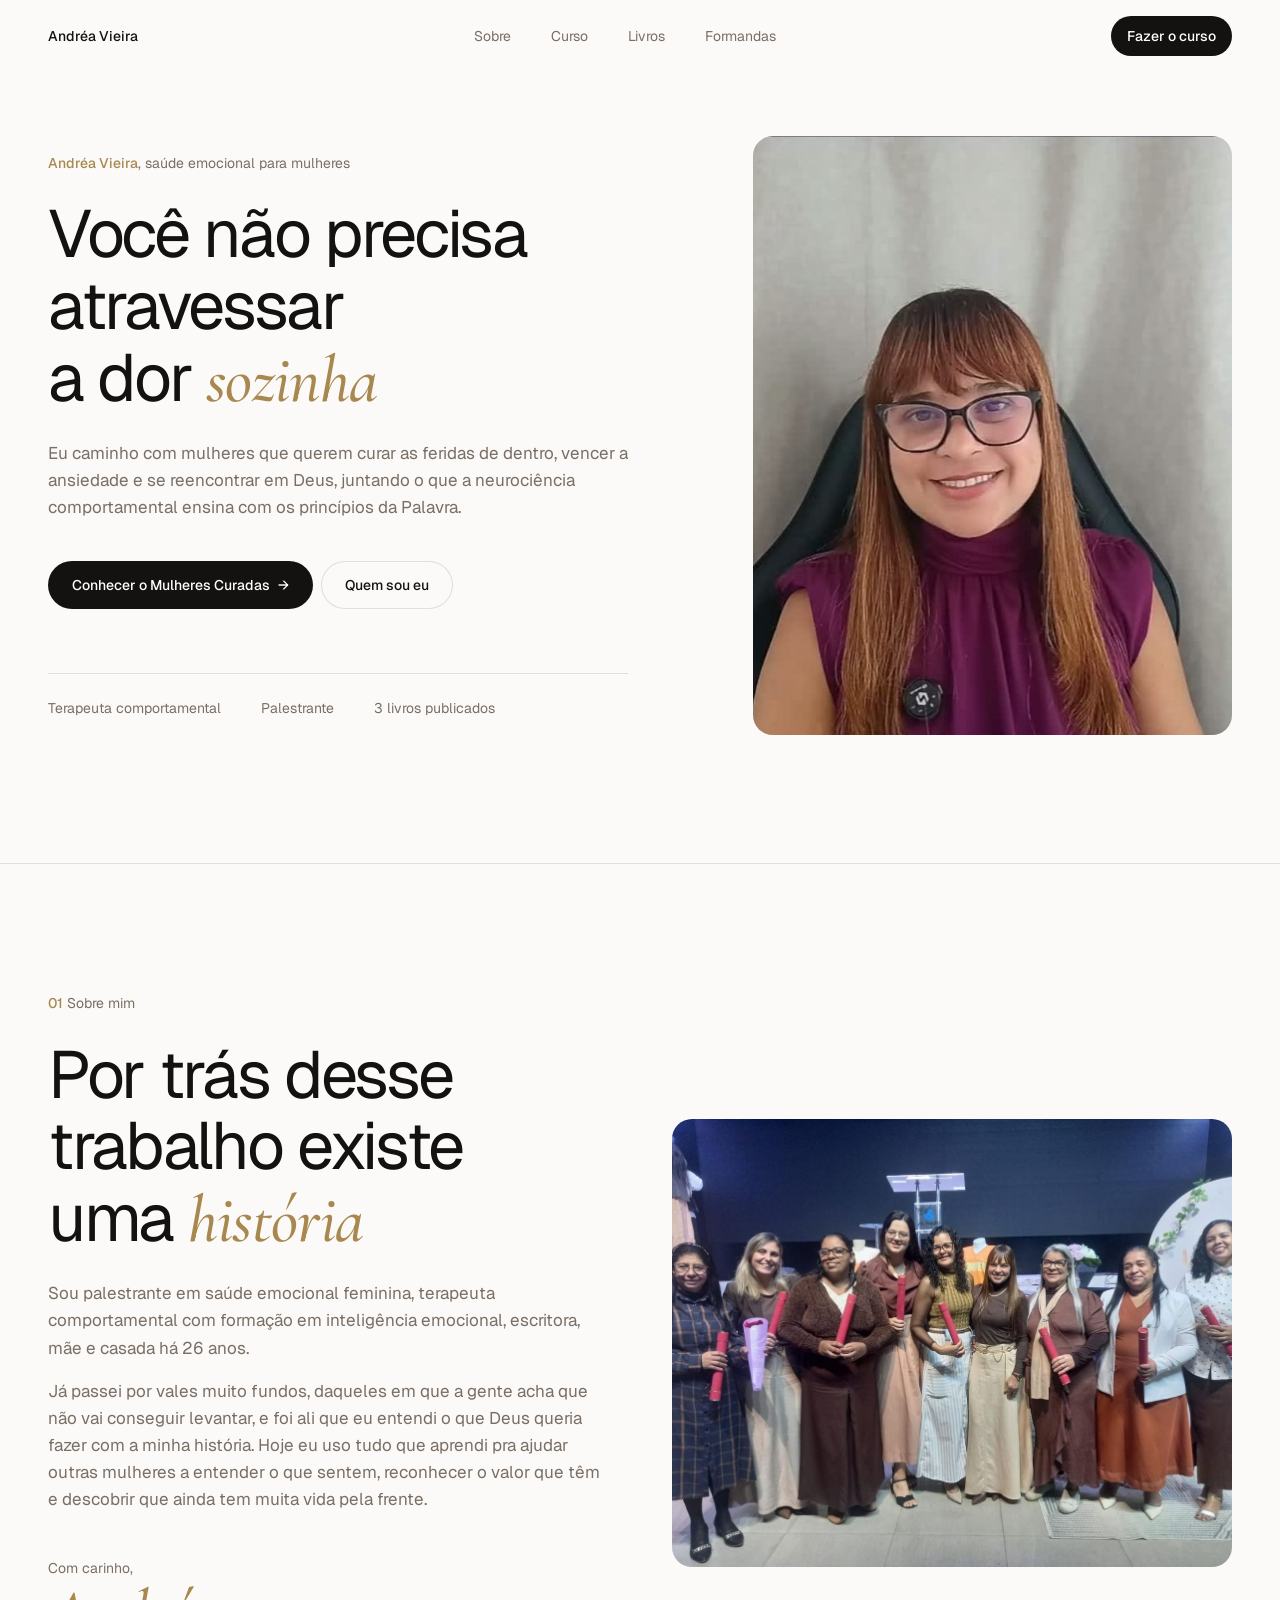
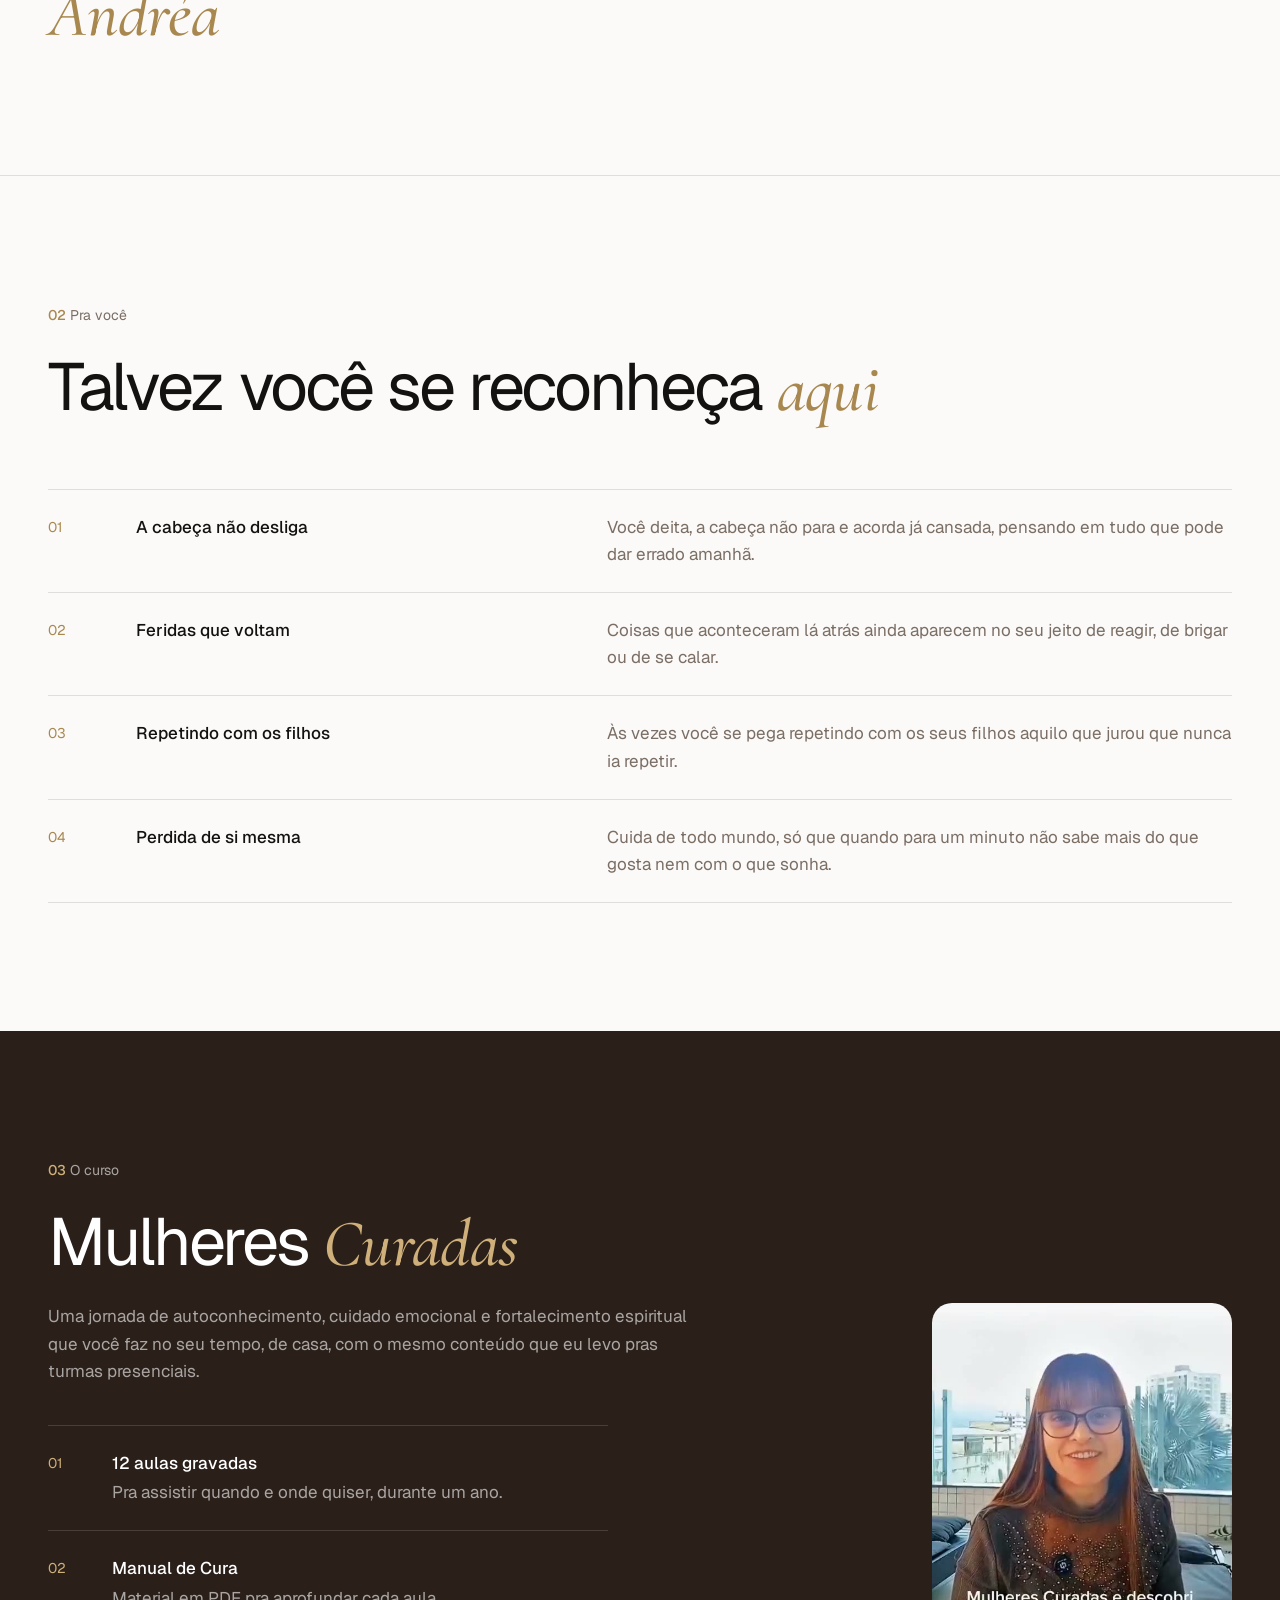
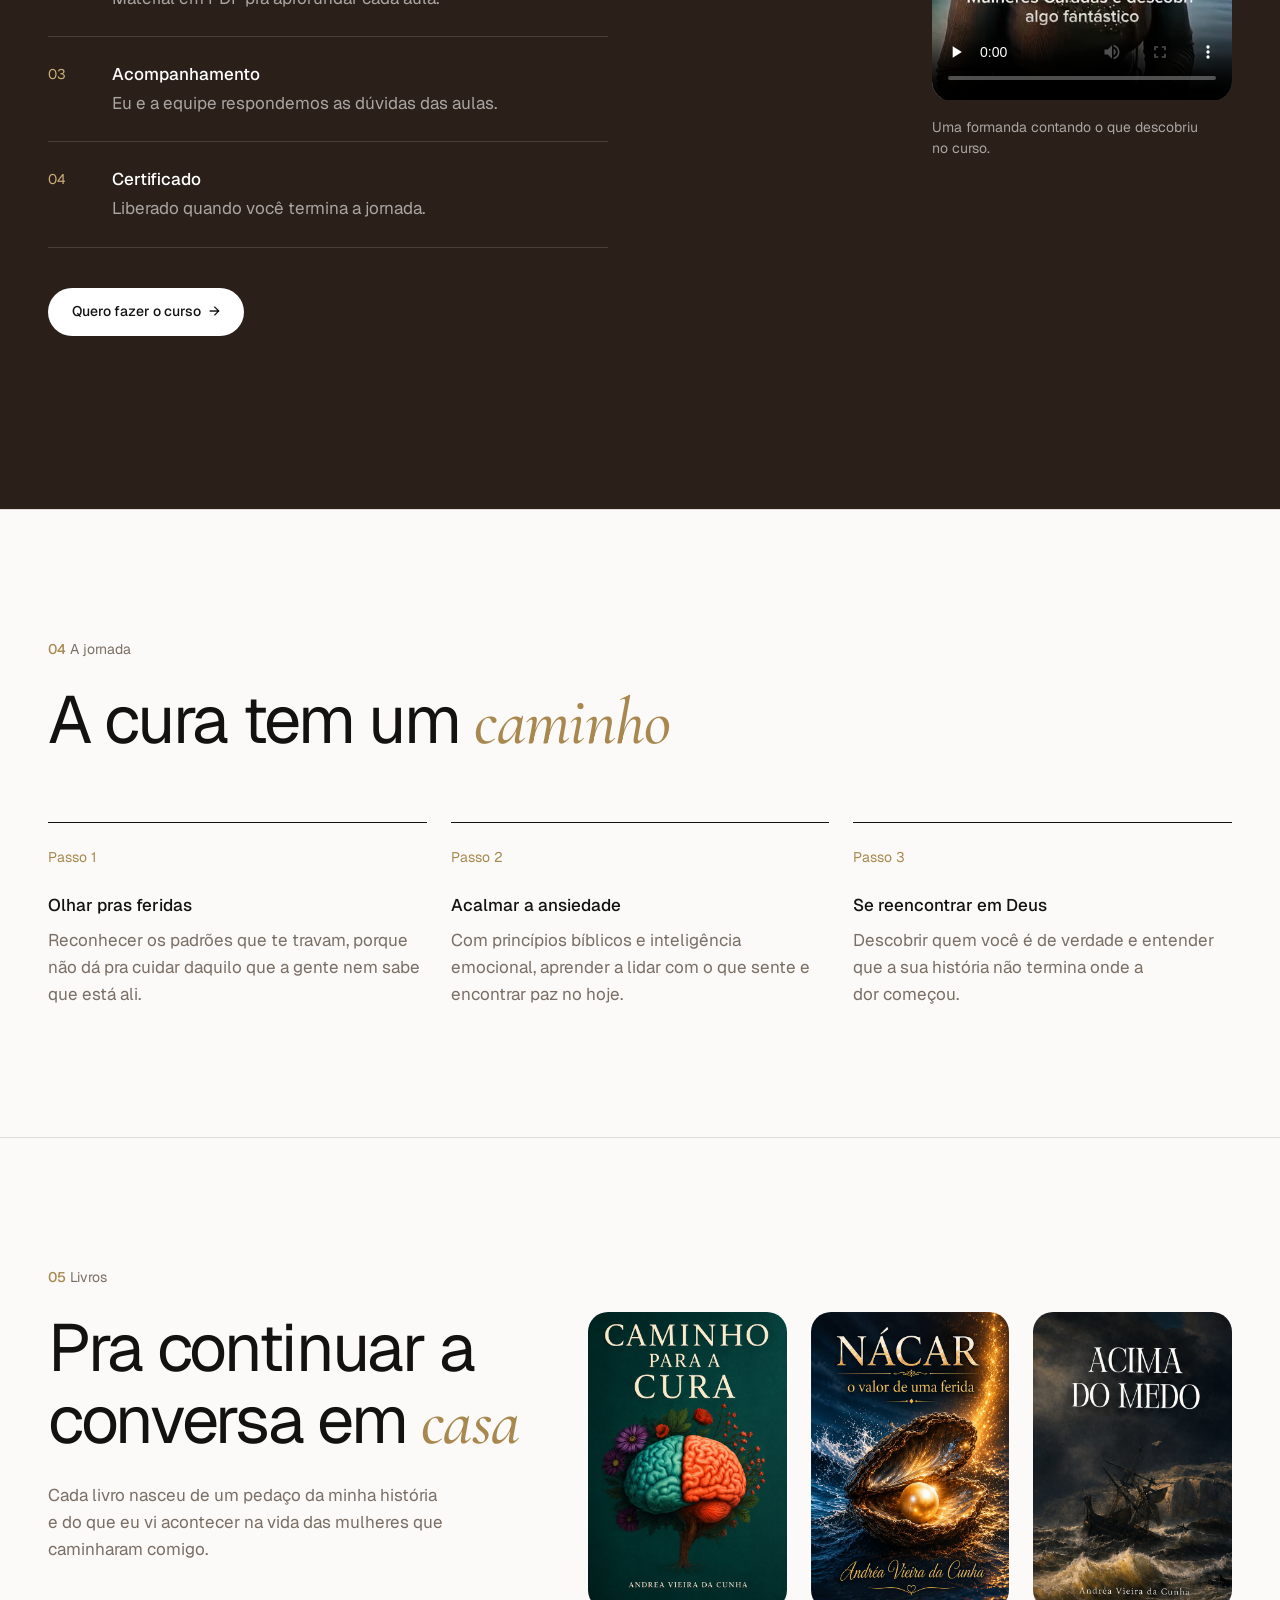
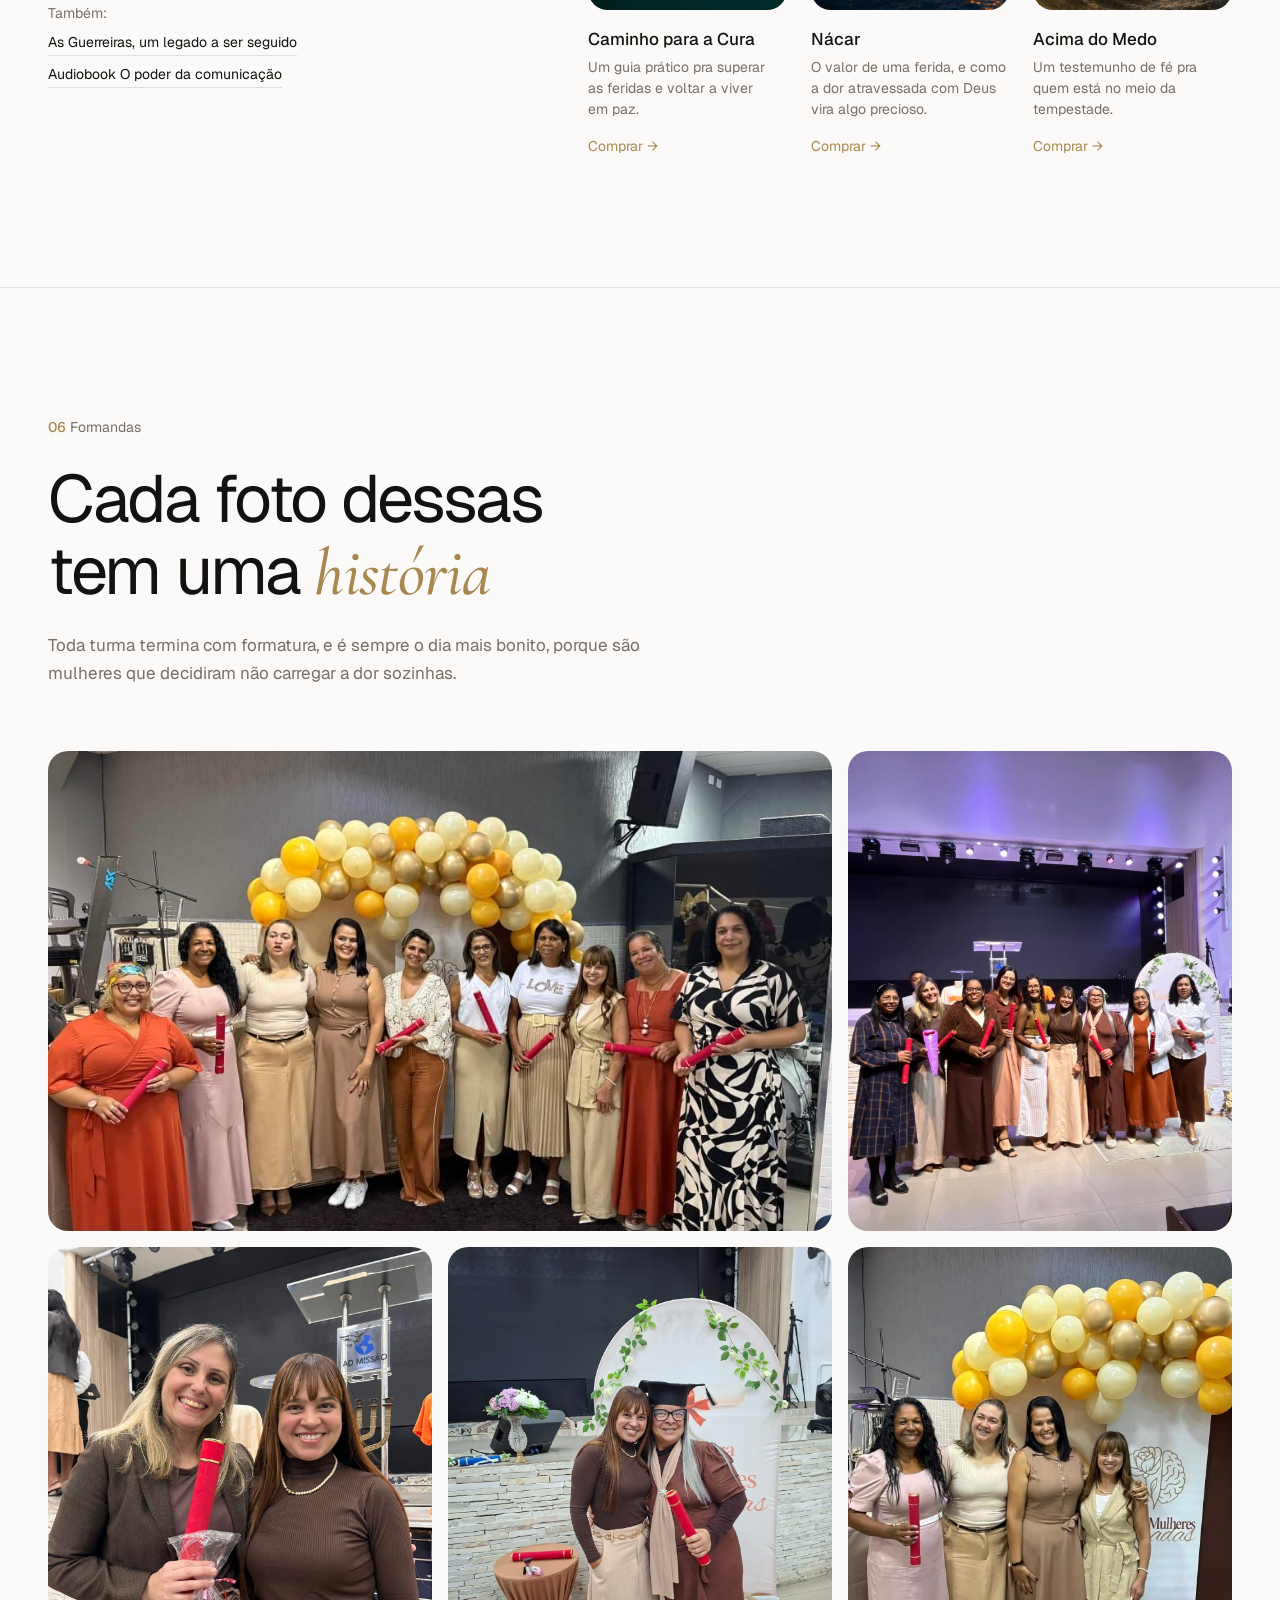
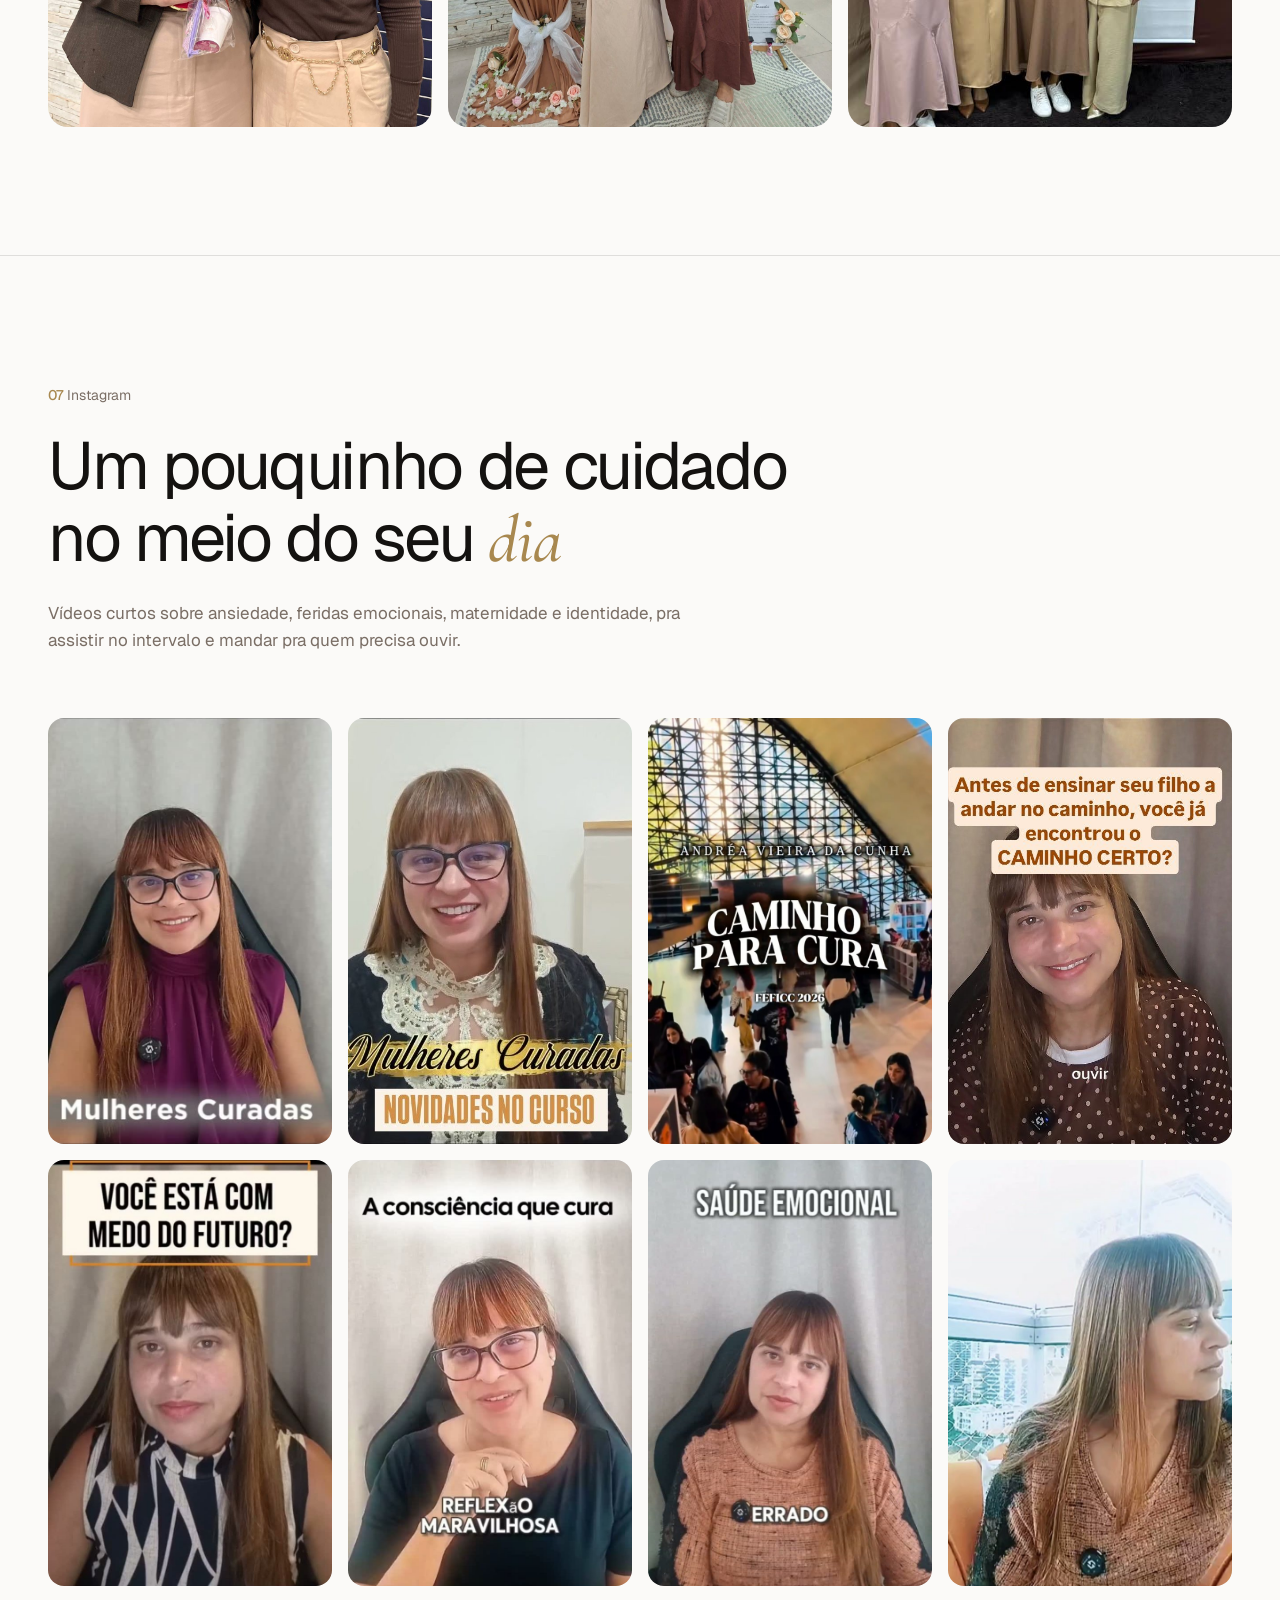
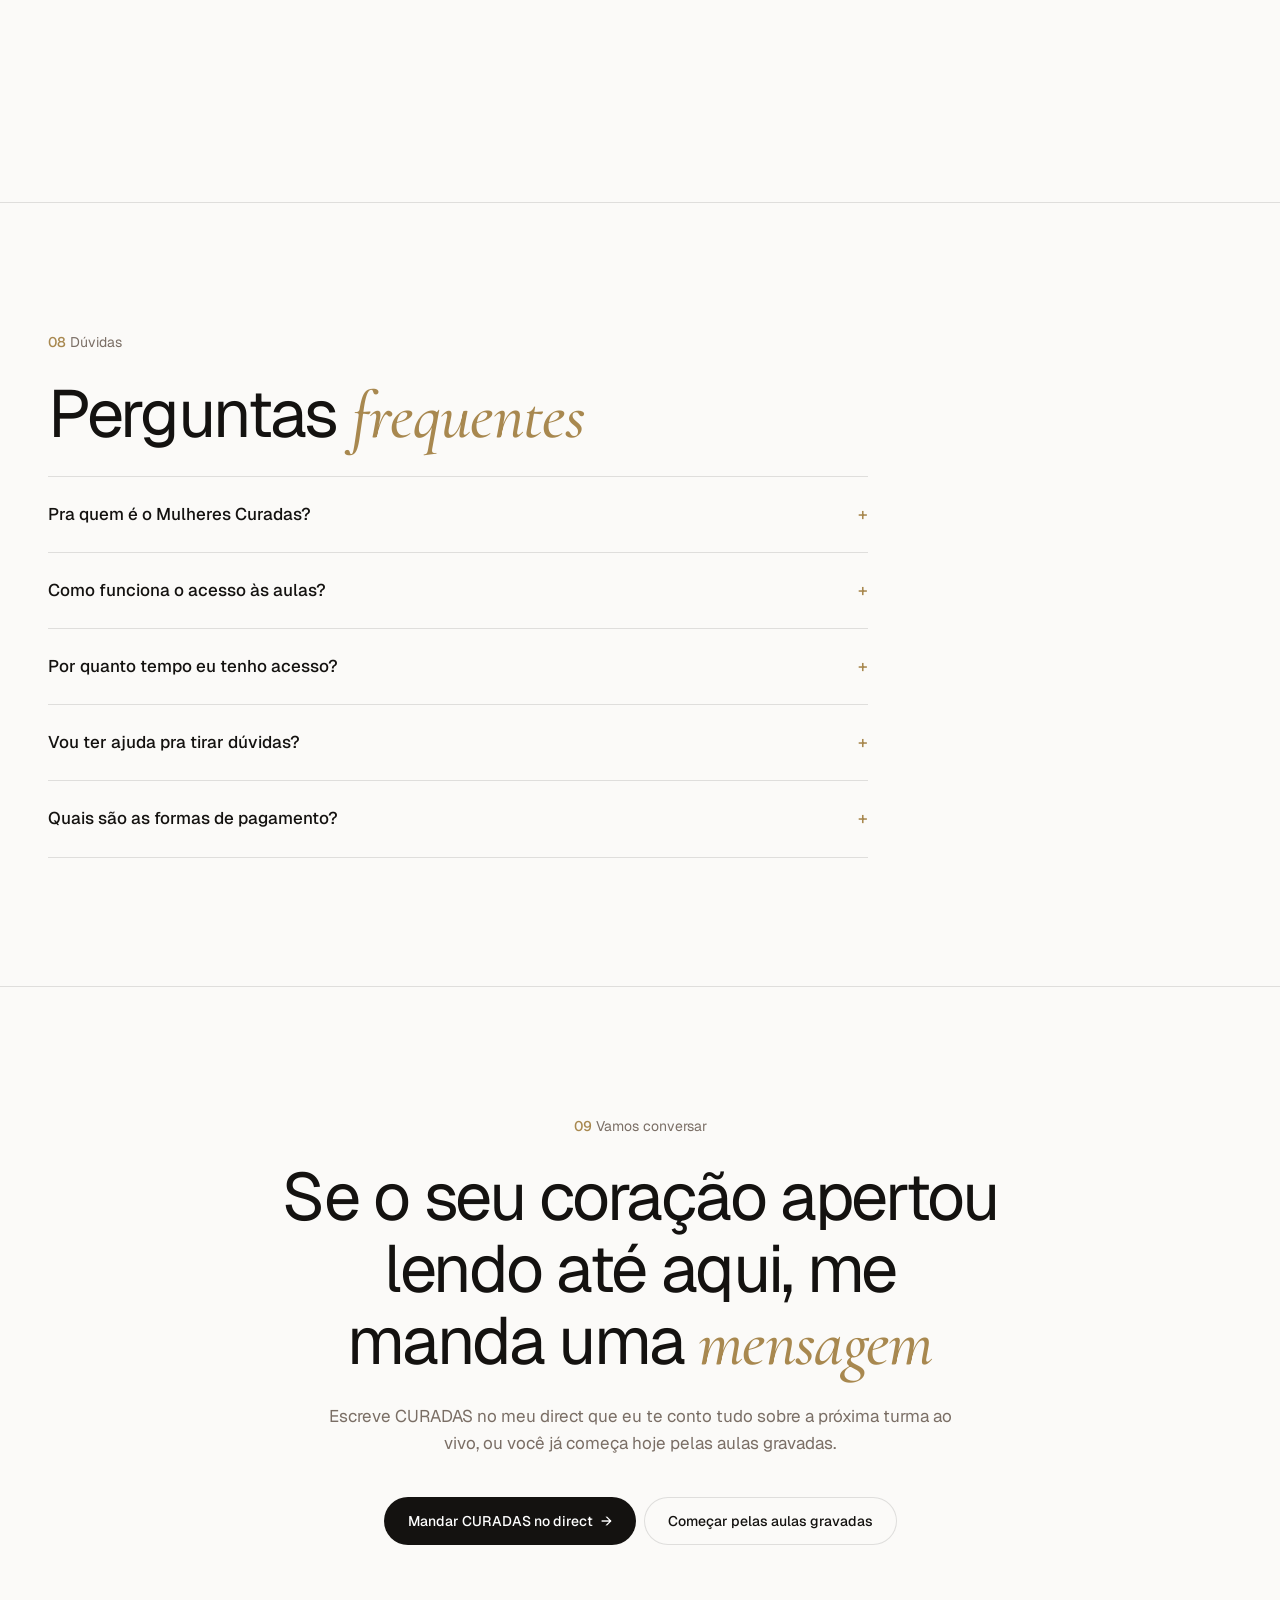
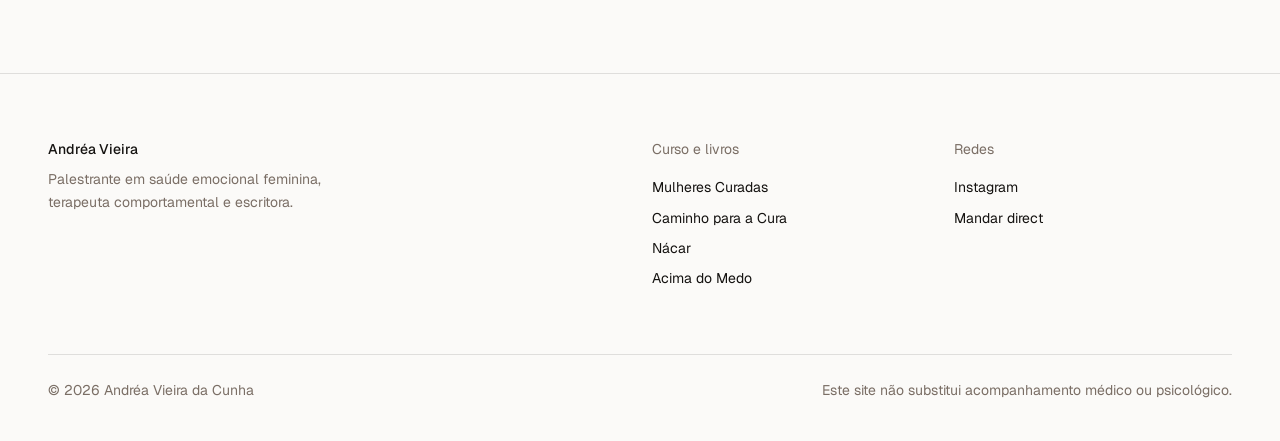
==== commit 3d2baa92: "Ajusta espaçamento, cantos arredondados, hero/sobre/livros em duas colunas Co-Authored-By: Claude Op" ====
--- a/index.html
+++ b/index.html
@@ -24,7 +24,7 @@
   --line:rgba(20,18,16,.12); --line-d:rgba(255,255,255,.14);
   --t-xl:clamp(36px,5.2vw,68px); --t-md:17px; --t-sm:14px;
   --s1:8px; --s2:16px; --s3:24px; --s4:40px; --s5:64px; --s6:104px;
-  --sec:clamp(104px,13vw,176px); --pad:clamp(20px,4vw,48px); --max:1280px;
+  --sec:clamp(80px,10vw,136px); --r:20px; --pad:clamp(20px,4vw,48px); --max:1280px;
   --ease:cubic-bezier(.22,1,.36,1);
 }
 *{box-sizing:border-box;margin:0;padding:0}
@@ -64,12 +64,14 @@
 .sec{padding:var(--sec) 0;border-top:1px solid var(--line)}
 .sec.dark{background:var(--brown);color:#fff;border-top:0}
 .row{display:grid;grid-template-columns:repeat(12,1fr);column-gap:var(--s3)}
-.row>.side{grid-column:1/4}
-.row>.main{grid-column:5/13}
-.main>.xl{margin-bottom:var(--s4)}
+.row>.side{grid-column:1/-1;margin-bottom:var(--s3)}
+.row>.main{grid-column:1/-1}
+.main>.xl{margin-bottom:var(--s3);max-width:20ch}
+.main>.xl+.lead{margin-bottom:var(--s5)}
+.main>.xl+.rows,.main>.xl+.steps,.main>.xl+.books{margin-top:var(--s5)}
 .lead{max-width:60ch}
 .lead+.lead{margin-top:var(--s2)}
-.pic{overflow:hidden;border-radius:4px;background:var(--bg-2)}
+.pic{overflow:hidden;border-radius:var(--r);background:var(--bg-2)}
 .pic img{width:100%;height:100%;object-fit:cover}
 
 /* lista com linhas */
@@ -89,26 +91,28 @@
 .top .btn{height:40px;padding:0 var(--s2)}
 
 /* hero */
-.hero{padding:var(--s6) 0 var(--sec)}
-.hero h1{max-width:14ch}
-.hero .row{margin-top:var(--s5);align-items:end}
-.hero .pic{grid-column:1/6;aspect-ratio:4/5}
+.hero{padding:var(--s5) 0 var(--sec)}
+.hero .row{align-items:center;row-gap:var(--s5)}
+.hero .txt{grid-column:1/7}
+.hero h1{margin:var(--s3) 0}
+.hero .txt .lead{margin-bottom:var(--s4)}
+.hero .pic{grid-column:8/13;aspect-ratio:4/5}
 .hero .pic img{object-position:50% 30%}
-.hero .txt{grid-column:7/13}
-.hero .txt .lead{margin-bottom:var(--s4)}
 .facts{list-style:none;display:flex;flex-wrap:wrap;gap:var(--s1) var(--s4);margin-top:var(--s5);padding-top:var(--s3);border-top:1px solid var(--line)}
 
 /* sobre */
-.about .pic{aspect-ratio:16/9;margin-top:var(--s5)}
+.about .split{display:grid;grid-template-columns:1fr 1fr;gap:var(--s5);align-items:center}
+.about .pic{aspect-ratio:4/3.2}
+.about .xl{margin-bottom:var(--s3)}
 .sign{margin-top:var(--s4)}
 .sign em{font-size:var(--t-xl);line-height:1}
 
 /* curso */
-.course .split{display:grid;grid-template-columns:1fr 280px;gap:var(--s5);align-items:start}
-.course .rows{margin:var(--s4) 0}
+.course .split{display:grid;grid-template-columns:1fr 300px;gap:var(--s5);align-items:start}
+.course .rows{margin:var(--s4) 0;max-width:560px}
 .course .rows li{grid-template-columns:40px 1fr;row-gap:2px}
 .course .rows li>:last-child{grid-column:2}
-.vid{aspect-ratio:476/630;border-radius:4px;overflow:hidden;background:#000}
+.vid{aspect-ratio:476/630;border-radius:var(--r);overflow:hidden;background:#000}
 .vid video{width:100%;height:100%;object-fit:cover}
 .vid+.sm{margin-top:var(--s2)}
 .course .note{margin-top:var(--s3)}
@@ -117,32 +121,36 @@
 /* jornada */
 .steps{display:grid;grid-template-columns:repeat(3,1fr);gap:var(--s3)}
 .steps>div{border-top:1px solid var(--ink);padding-top:var(--s3)}
-.steps .n{color:var(--gold);margin-bottom:var(--s4)}
+.steps .n{color:var(--gold);margin-bottom:var(--s3)}
 .steps .med{margin-bottom:var(--s1)}
 
 /* livros */
+.bsplit{display:grid;grid-template-columns:.85fr 1.15fr;gap:var(--s5);align-items:start}
+.bsplit .xl{margin-bottom:var(--s3)}
+.bsplit .lead{margin-bottom:0}
 .books{display:grid;grid-template-columns:repeat(3,1fr);gap:var(--s3)}
 .book .pic{aspect-ratio:2/3;margin-bottom:var(--s2);transition:transform .8s var(--ease)}
 .book:hover .pic{transform:translateY(-6px)}
 .book .med{margin-bottom:4px}
 .book .go{margin-top:var(--s2);display:inline-flex;gap:var(--s1);color:var(--gold)}
-.also{margin-top:var(--s5);display:flex;flex-wrap:wrap;gap:var(--s1) var(--s4)}
+.also{margin-top:var(--s4);display:flex;flex-direction:column;align-items:flex-start;gap:var(--s1)}
 .also a{border-bottom:1px solid var(--line);padding-bottom:2px;transition:border-color .3s}
 .also a:hover{border-color:var(--ink)}
 
 /* formandas */
-.gallery{display:grid;grid-template-columns:repeat(3,1fr);gap:var(--s1);margin-top:var(--s5)}
+.gallery{margin-top:0!important;display:grid;grid-template-columns:repeat(3,1fr);gap:var(--s2);margin-top:var(--s5)}
 .gallery .pic{aspect-ratio:4/5}
 .gallery .pic.w{grid-column:span 2;aspect-ratio:auto}
 
 /* instagram */
-.reels{display:grid;grid-template-columns:repeat(4,1fr);gap:var(--s1);margin-top:var(--s5)}
-.reel{display:block;aspect-ratio:2/3;border-radius:4px;overflow:hidden;background:#000}
+.reels{margin-top:0!important;display:grid;grid-template-columns:repeat(4,1fr);gap:var(--s2);margin-top:var(--s5)}
+.reel{display:block;aspect-ratio:2/3;border-radius:16px;overflow:hidden;background:#000}
 .reel img{width:100%;height:100%;object-fit:cover;transition:transform 1s var(--ease)}
 .reel:hover img{transform:scale(1.03)}
 .follow{margin-top:var(--s4)}
 
 /* dúvidas */
+.faq .main{max-width:820px}
 .faq details{border-bottom:1px solid var(--line)}
 .faq details:first-child{border-top:1px solid var(--line)}
 .faq summary{list-style:none;cursor:pointer;display:flex;justify-content:space-between;gap:var(--s3);padding:var(--s3) 0;font-weight:500}
@@ -177,8 +185,7 @@
 @media (max-width:900px){
   .top nav{display:none}
   .row>.side,.row>.main,.hero .pic,.hero .txt{grid-column:1/-1}
-  .row>.side{margin-bottom:var(--s3)}
-  .hero .txt{margin-top:var(--s4)}
+  .about .split,.bsplit{grid-template-columns:1fr;gap:var(--s4)}
   .course .split{grid-template-columns:1fr}
   .course .vid{max-width:320px}
   .rows li{grid-template-columns:40px 1fr}
@@ -194,7 +201,11 @@
   .foot>div:nth-child(3){grid-column:7/13}
 }
 @media (max-width:560px){
-  .hero{padding-top:var(--s5)}
+  .hero{padding-top:var(--s4)}
+  .main>.xl+.lead{margin-bottom:var(--s4)}
+  .main>.xl+.rows,.main>.xl+.steps,.main>.xl+.books{margin-top:var(--s4)}
+  .gallery,.reels{gap:var(--s1)}
+  .reel{border-radius:12px}
   .hero .pic{aspect-ratio:4/4.4}
   .books{grid-template-columns:repeat(3,1fr);gap:12px}
   .book p.sm{display:none}
@@ -221,38 +232,38 @@
 </header>
 
 <section class="hero">
-  <div class="wrap">
-    <p class="label rv"><b>Andréa Vieira</b>, saúde emocional para mulheres</p>
-    <h1 class="xl rv" style="--d:.06s;margin-top:var(--s3)">Você não precisa atravessar a dor <em>sozinha</em></h1>
-    <div class="row">
-      <div class="pic rv" style="--d:.12s"><img src="img/sobre.jpg" alt="Andréa Vieira da Cunha" fetchpriority="high"></div>
-      <div class="txt rv" style="--d:.18s">
-        <p class="lead mut">Eu caminho com mulheres que querem curar as feridas de dentro, vencer a ansiedade e se reencontrar em Deus, juntando o que a neurociência comportamental ensina com os princípios da Palavra.</p>
-        <div class="ctas">
-          <a class="btn" href="https://kiwify.app/3fMlAHY" target="_blank" rel="noopener">Conhecer o Mulheres Curadas <span class="ar">→</span></a>
-          <a class="btn ghost" href="#sobre">Quem sou eu</a>
-        </div>
-        <ul class="facts sm mut">
-          <li>Terapeuta comportamental</li>
-          <li>Palestrante</li>
-          <li>3 livros publicados</li>
-        </ul>
-      </div>
-    </div>
+  <div class="wrap row">
+    <div class="txt">
+      <p class="label rv"><b>Andréa Vieira</b>, saúde emocional para mulheres</p>
+      <h1 class="xl rv" style="--d:.06s">Você não precisa atravessar a dor <em>sozinha</em></h1>
+      <p class="lead mut rv" style="--d:.12s">Eu caminho com mulheres que querem curar as feridas de dentro, vencer a ansiedade e se reencontrar em Deus, juntando o que a neurociência comportamental ensina com os princípios da Palavra.</p>
+      <div class="ctas rv" style="--d:.18s">
+        <a class="btn" href="https://kiwify.app/3fMlAHY" target="_blank" rel="noopener">Conhecer o Mulheres Curadas <span class="ar">→</span></a>
+        <a class="btn ghost" href="#sobre">Quem sou eu</a>
+      </div>
+      <ul class="facts sm mut rv" style="--d:.24s">
+        <li>Terapeuta comportamental</li>
+        <li>Palestrante</li>
+        <li>3 livros publicados</li>
+      </ul>
+    </div>
+    <div class="pic rv" style="--d:.12s"><img src="img/sobre.jpg" alt="Andréa Vieira da Cunha" fetchpriority="high"></div>
   </div>
 </section>
 
 <section class="sec about" id="sobre">
   <div class="wrap row">
     <p class="side label rv"><b>01</b> Sobre mim</p>
-    <div class="main">
-      <h2 class="xl rv">Por trás desse trabalho existe uma <em>história</em></h2>
-      <p class="lead mut rv">Sou palestrante em saúde emocional feminina, terapeuta comportamental com formação em inteligência emocional, escritora, mãe e casada há 26 anos.</p>
-      <p class="lead mut rv">Já passei por vales muito fundos, daqueles em que a gente acha que não vai conseguir levantar, e foi ali que eu entendi o que Deus queria fazer com a minha história. Hoje eu uso tudo que aprendi pra ajudar outras mulheres a entender o que sentem, reconhecer o valor que têm e descobrir que ainda tem muita vida pela frente.</p>
-      <p class="sign rv"><span class="sm mut">Com carinho,</span><br><em>Andréa</em></p>
-    </div>
-  </div>
-  <div class="wrap"><div class="pic rv"><img src="img/depoimentos.jpg" alt="Turma de formandas do Mulheres Curadas" loading="lazy"></div></div>
+    <div class="main split">
+      <div>
+        <h2 class="xl rv">Por trás desse trabalho existe uma <em>história</em></h2>
+        <p class="lead mut rv">Sou palestrante em saúde emocional feminina, terapeuta comportamental com formação em inteligência emocional, escritora, mãe e casada há 26 anos.</p>
+        <p class="lead mut rv">Já passei por vales muito fundos, daqueles em que a gente acha que não vai conseguir levantar, e foi ali que eu entendi o que Deus queria fazer com a minha história. Hoje eu uso tudo que aprendi pra ajudar outras mulheres a entender o que sentem, reconhecer o valor que têm e descobrir que ainda tem muita vida pela frente.</p>
+        <p class="sign rv"><span class="sm mut">Com carinho,</span><br><em>Andréa</em></p>
+      </div>
+      <div class="pic rv" style="--d:.1s"><img src="img/depoimentos.jpg" alt="Turma de formandas do Mulheres Curadas" loading="lazy"></div>
+    </div>
+  </div>
 </section>
 
 <section class="sec">
@@ -314,14 +325,15 @@
   <div class="wrap row">
     <p class="side label rv"><b>05</b> Livros</p>
     <div class="main">
-      <h2 class="xl rv">Pra continuar a conversa em <em>casa</em></h2>
+      <div class="bsplit"><div><h2 class="xl rv">Pra continuar a conversa em <em>casa</em></h2>
+      <p class="lead mut rv">Cada livro nasceu de um pedaço da minha história e do que eu vi acontecer na vida das mulheres que caminharam comigo.</p>
+      <p class="also sm rv"><span class="mut">Também:</span><a href="https://hotmart.com/pt-br/marketplace/produtos/hagsxd-andrea-da-silva-vieira-kzukd/N106135722O" target="_blank" rel="noopener">As Guerreiras, um legado a ser seguido</a><a href="https://hotmart.com/pt-br/marketplace/produtos/audiobook-comununicacao/Y107456335S" target="_blank" rel="noopener">Audiobook O poder da comunicação</a></p></div>
       <div class="books">
         <a class="book rv" href="https://hotmart.com/pt-br/marketplace/produtos/caminho-para-a-cura-um-guia-pratico-para-superar-feridas-e-viver-em-paz/E101189234R" target="_blank" rel="noopener"><div class="pic"><img src="img/livro-1.jpg" alt="Capa do livro Caminho para a Cura" loading="lazy"></div><p class="med">Caminho para a Cura</p><p class="sm mut">Um guia prático pra superar as feridas e voltar a viver em paz.</p><span class="go sm">Comprar →</span></a>
         <a class="book rv" style="--d:.08s" href="https://go.hotmart.com/Y105969079E" target="_blank" rel="noopener"><div class="pic"><img src="img/livro-2.jpg" alt="Capa do livro Nácar" loading="lazy"></div><p class="med">Nácar</p><p class="sm mut">O valor de uma ferida, e como a dor atravessada com Deus vira algo precioso.</p><span class="go sm">Comprar →</span></a>
         <a class="book rv" style="--d:.16s" href="https://go.hotmart.com/M102919479B" target="_blank" rel="noopener"><div class="pic"><img src="img/livro-3.jpg" alt="Capa do livro Acima do Medo" loading="lazy"></div><p class="med">Acima do Medo</p><p class="sm mut">Um testemunho de fé pra quem está no meio da tempestade.</p><span class="go sm">Comprar →</span></a>
       </div>
-      <p class="also sm rv"><span class="mut">Também:</span><a href="https://hotmart.com/pt-br/marketplace/produtos/hagsxd-andrea-da-silva-vieira-kzukd/N106135722O" target="_blank" rel="noopener">As Guerreiras, um legado a ser seguido</a><a href="https://hotmart.com/pt-br/marketplace/produtos/audiobook-comununicacao/Y107456335S" target="_blank" rel="noopener">Audiobook O poder da comunicação</a></p>
-    </div>
+    </div></div>
   </div>
 </section>
 
@@ -370,12 +382,15 @@
 <section class="sec faq">
   <div class="wrap row">
     <p class="side label rv"><b>08</b> Dúvidas</p>
-    <div class="main rv">
+    <div class="main">
+      <h2 class="xl rv">Perguntas <em>frequentes</em></h2>
+      <div class="rv">
       <details><summary>Pra quem é o Mulheres Curadas?</summary><p class="mut">É pra mulher que quer cuidar de feridas emocionais, sair dos ciclos de ansiedade e medo e fortalecer a fé, com um direcionamento prático, acolhedor e bíblico.</p></details>
       <details><summary>Como funciona o acesso às aulas?</summary><p class="mut">O curso é 100% online. Assim que a inscrição é confirmada você recebe o acesso por e-mail e entra na área de alunas, onde as aulas e os materiais já estão organizados.</p></details>
       <details><summary>Por quanto tempo eu tenho acesso?</summary><p class="mut">Você tem acesso a todas as aulas gravadas e às atualizações do curso por um ano inteiro, contando da data da compra.</p></details>
       <details><summary>Vou ter ajuda pra tirar dúvidas?</summary><p class="mut">Vai sim. Eu e a minha equipe acompanhamos os comentários de cada aula e também o canal de acompanhamento das alunas.</p></details>
       <details><summary>Quais são as formas de pagamento?</summary><p class="mut">Cartão de crédito em até 12x, Pix com liberação na hora ou boleto, tudo pela Kiwify, que é uma plataforma segura.</p></details>
+      </div>
     </div>
   </div>
 </section>
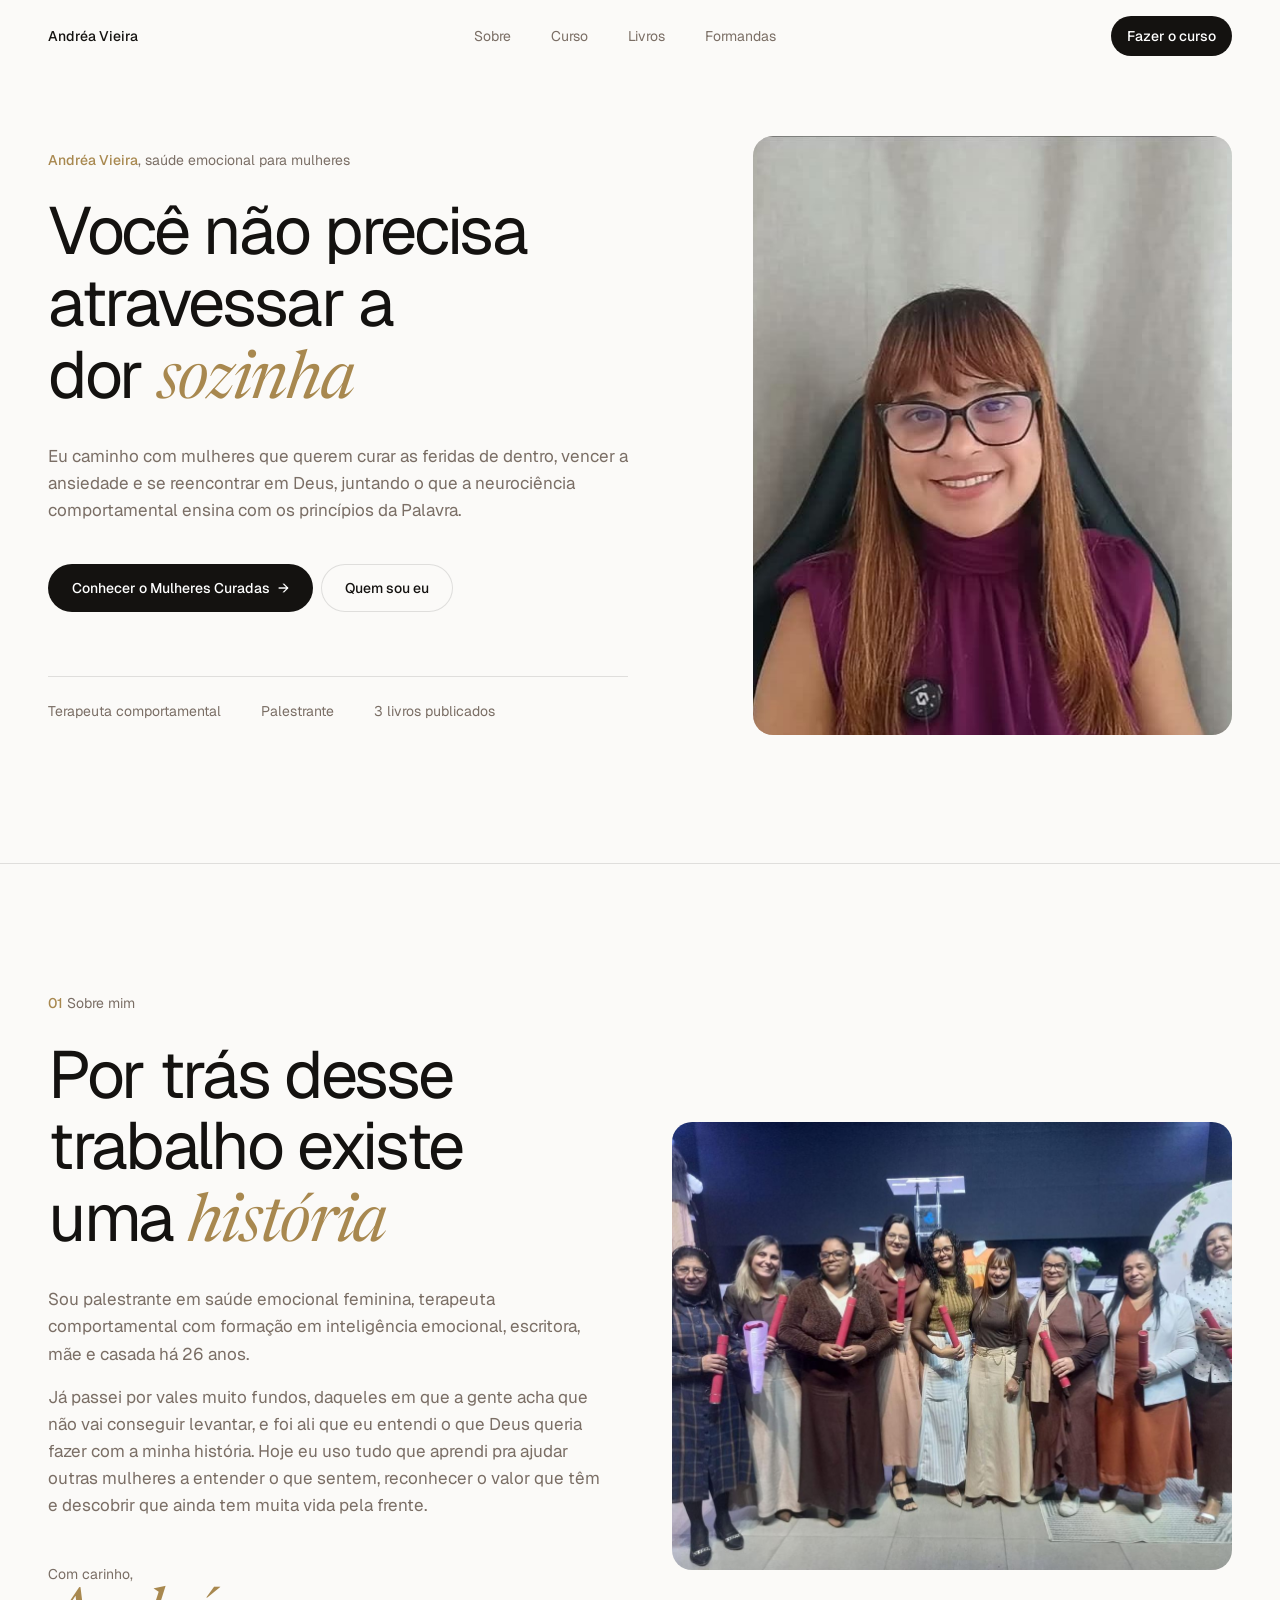
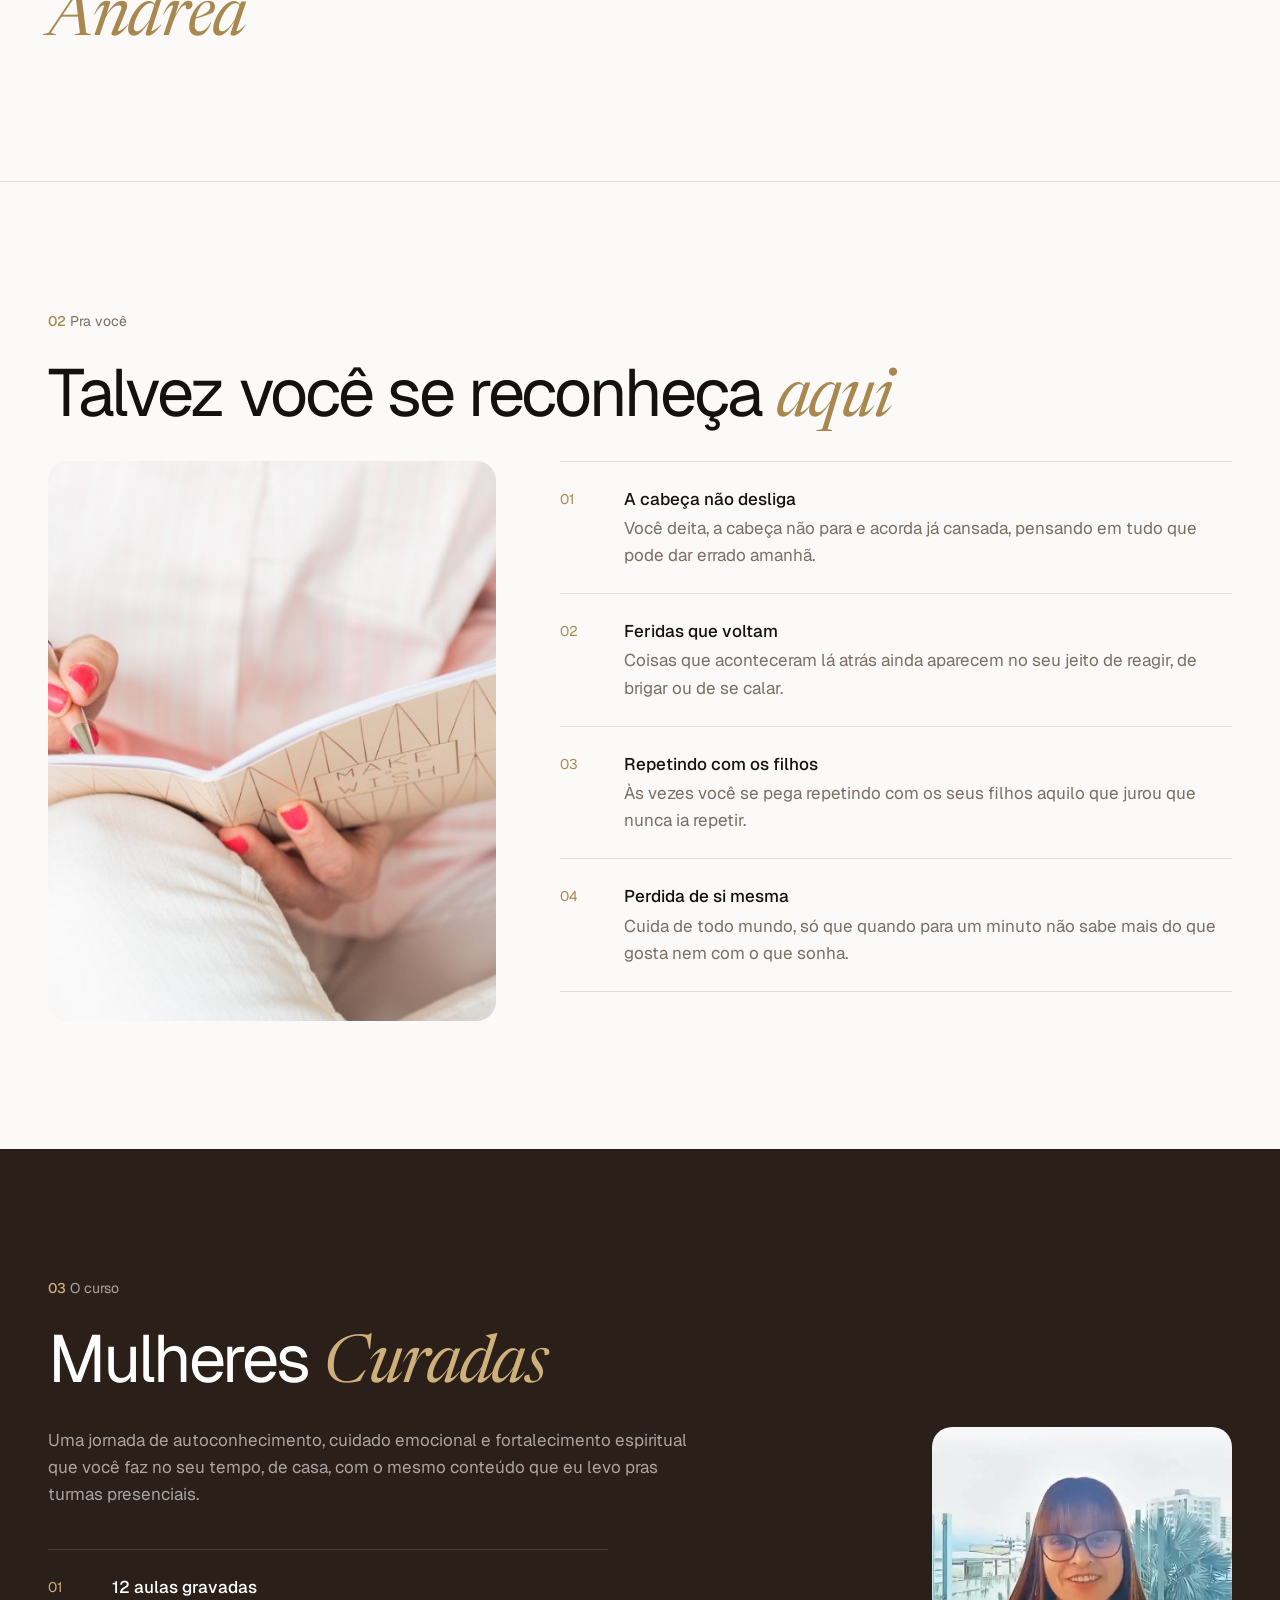
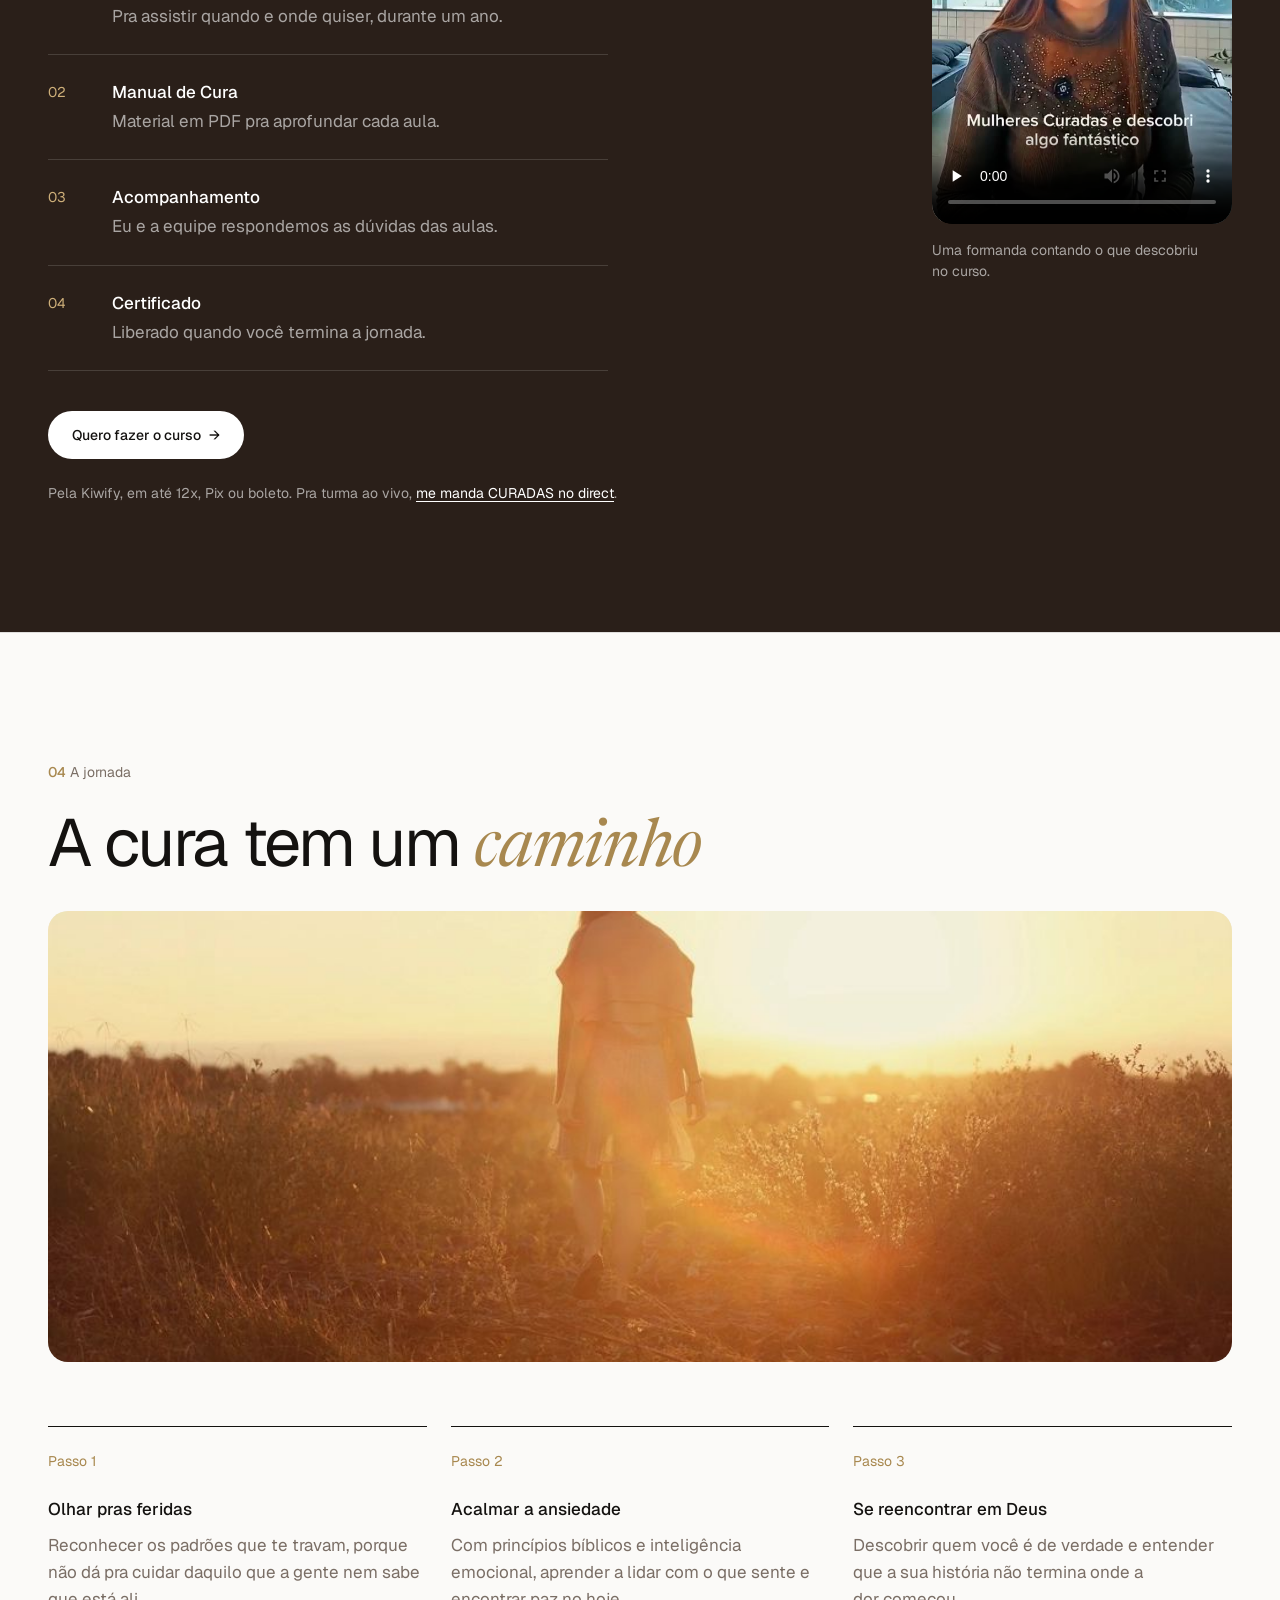
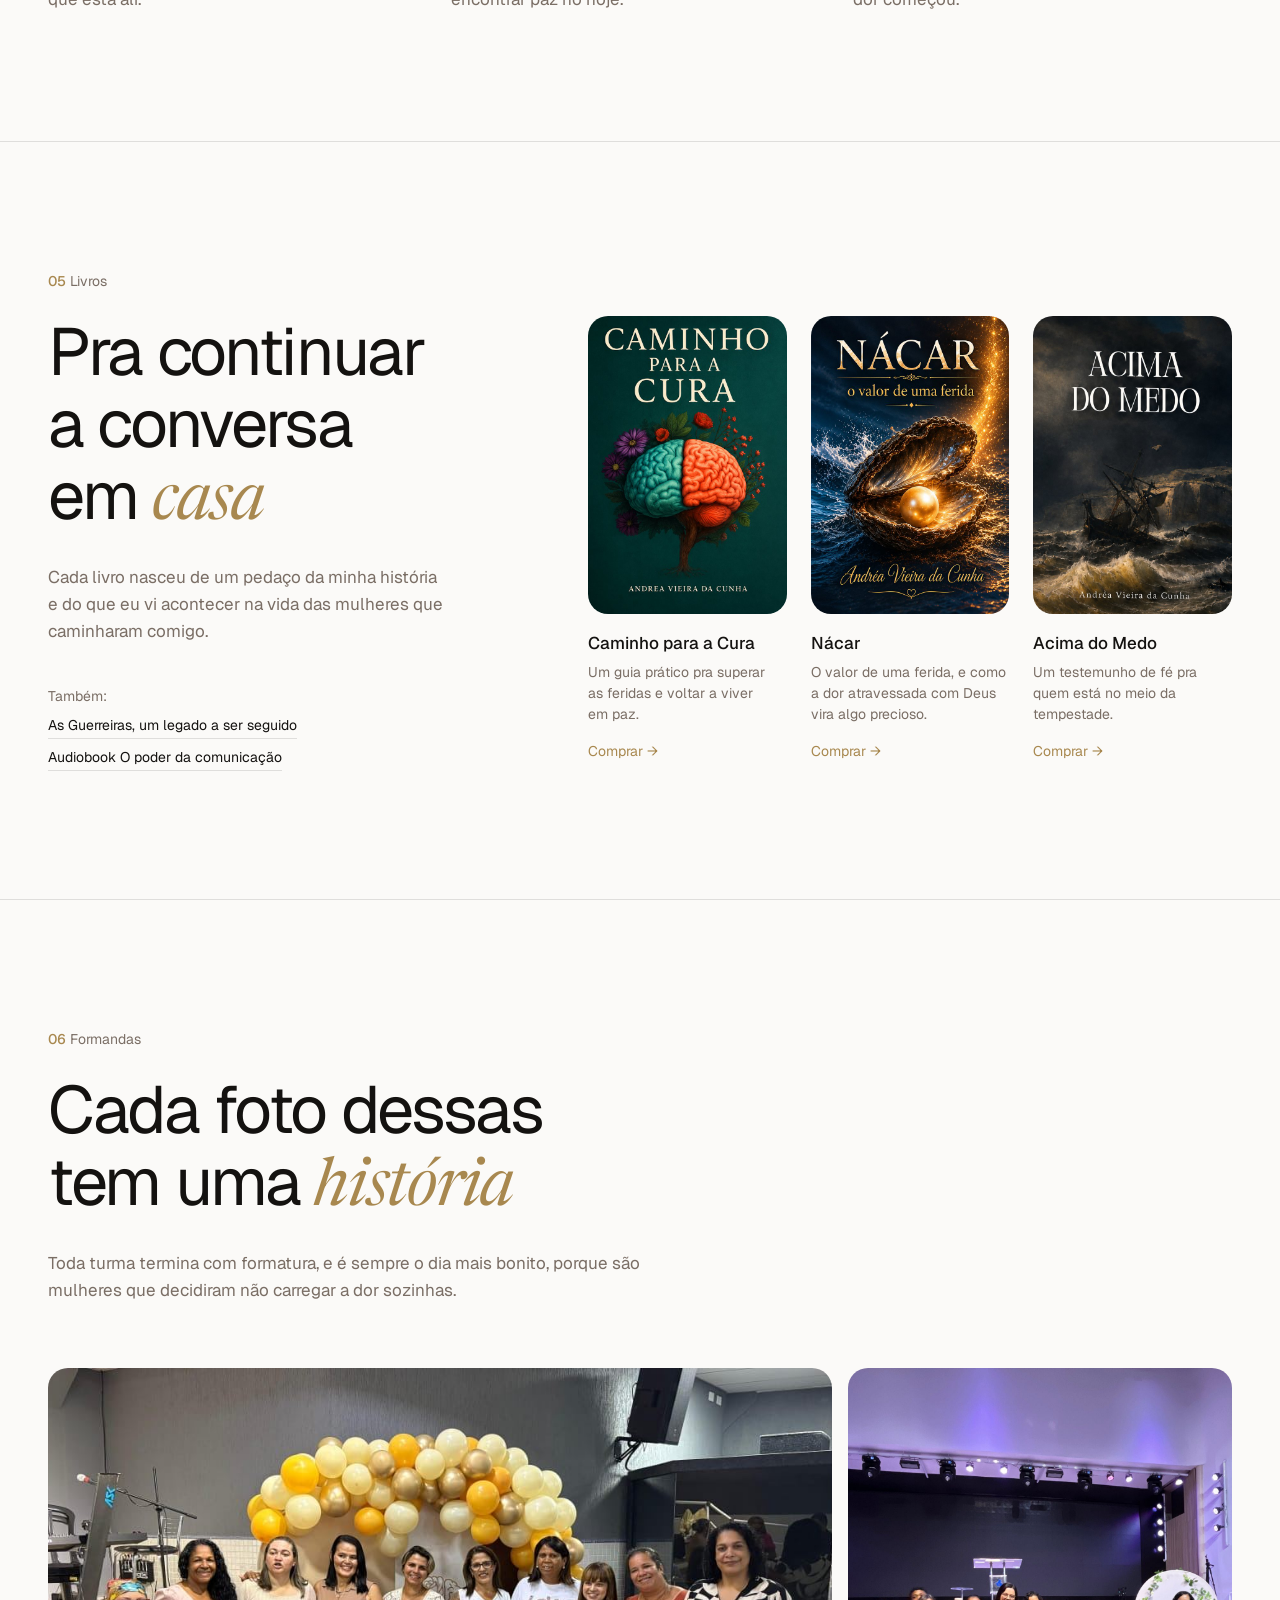
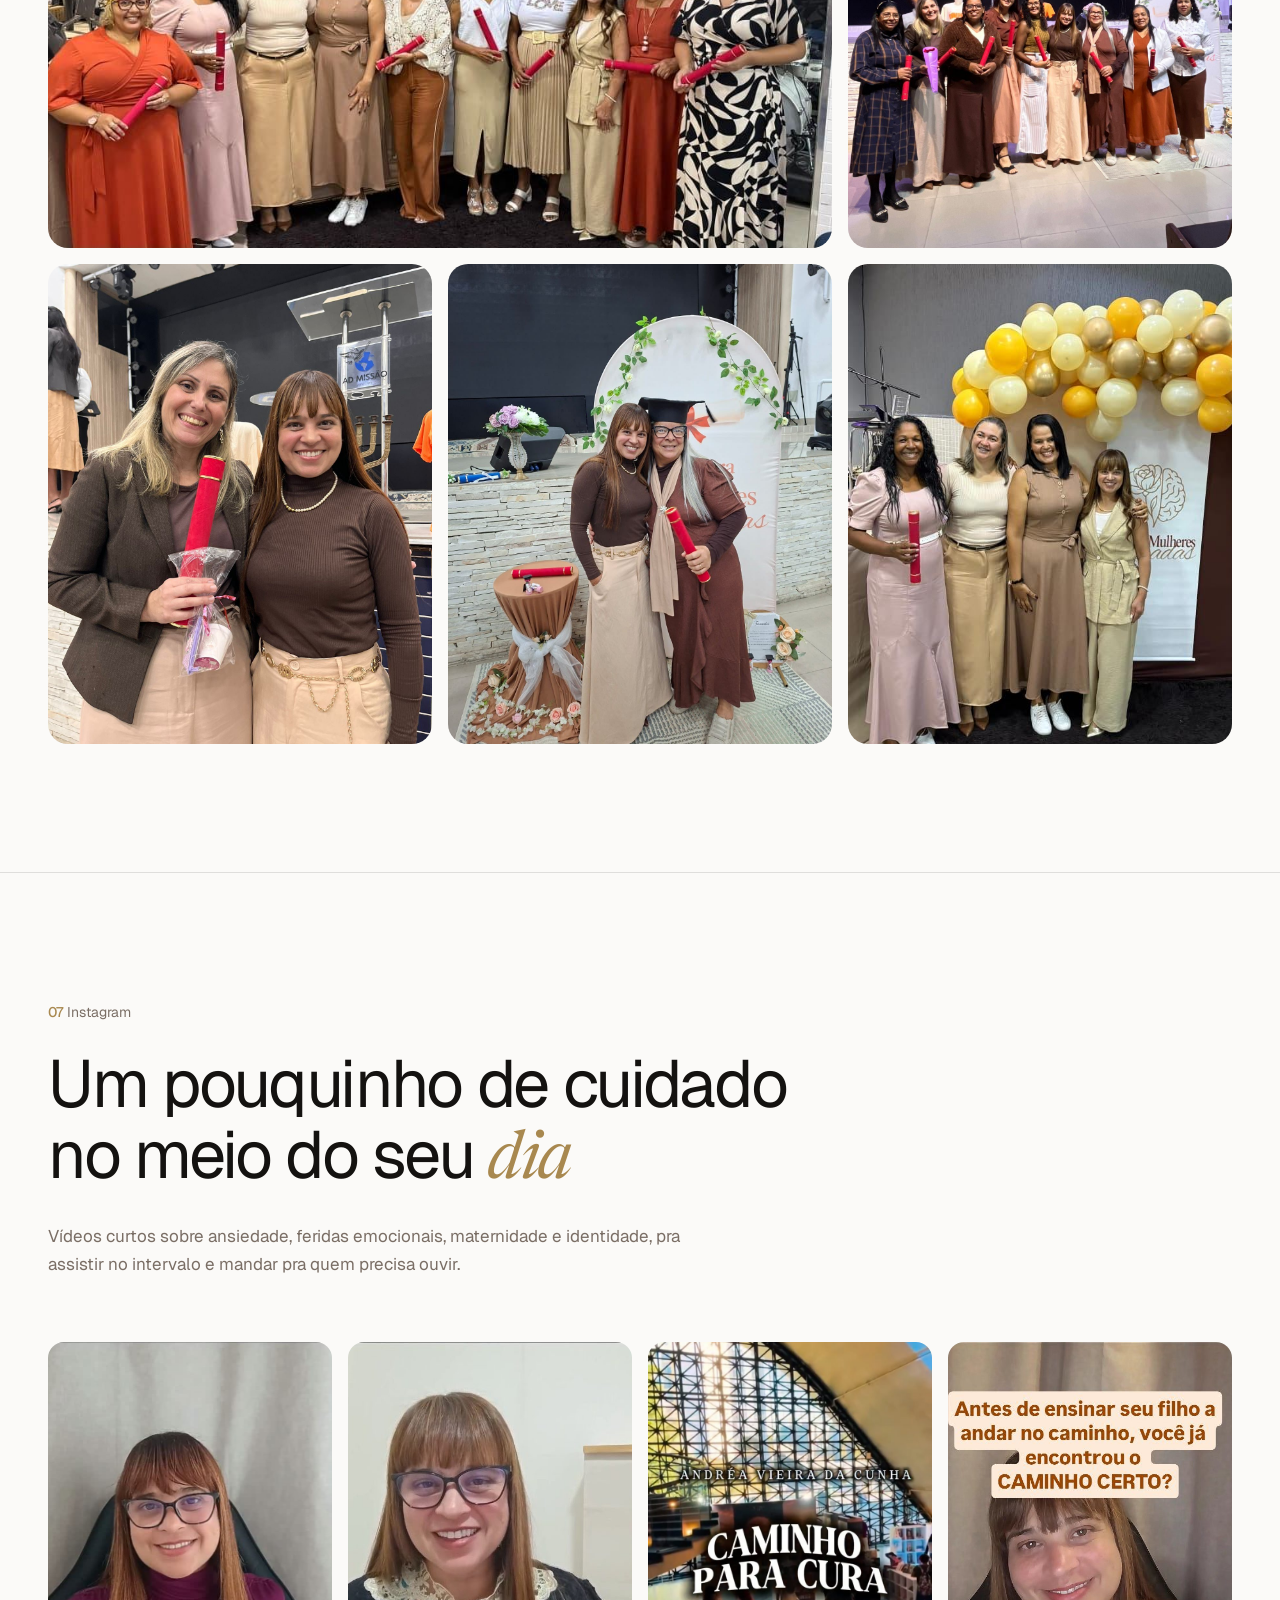
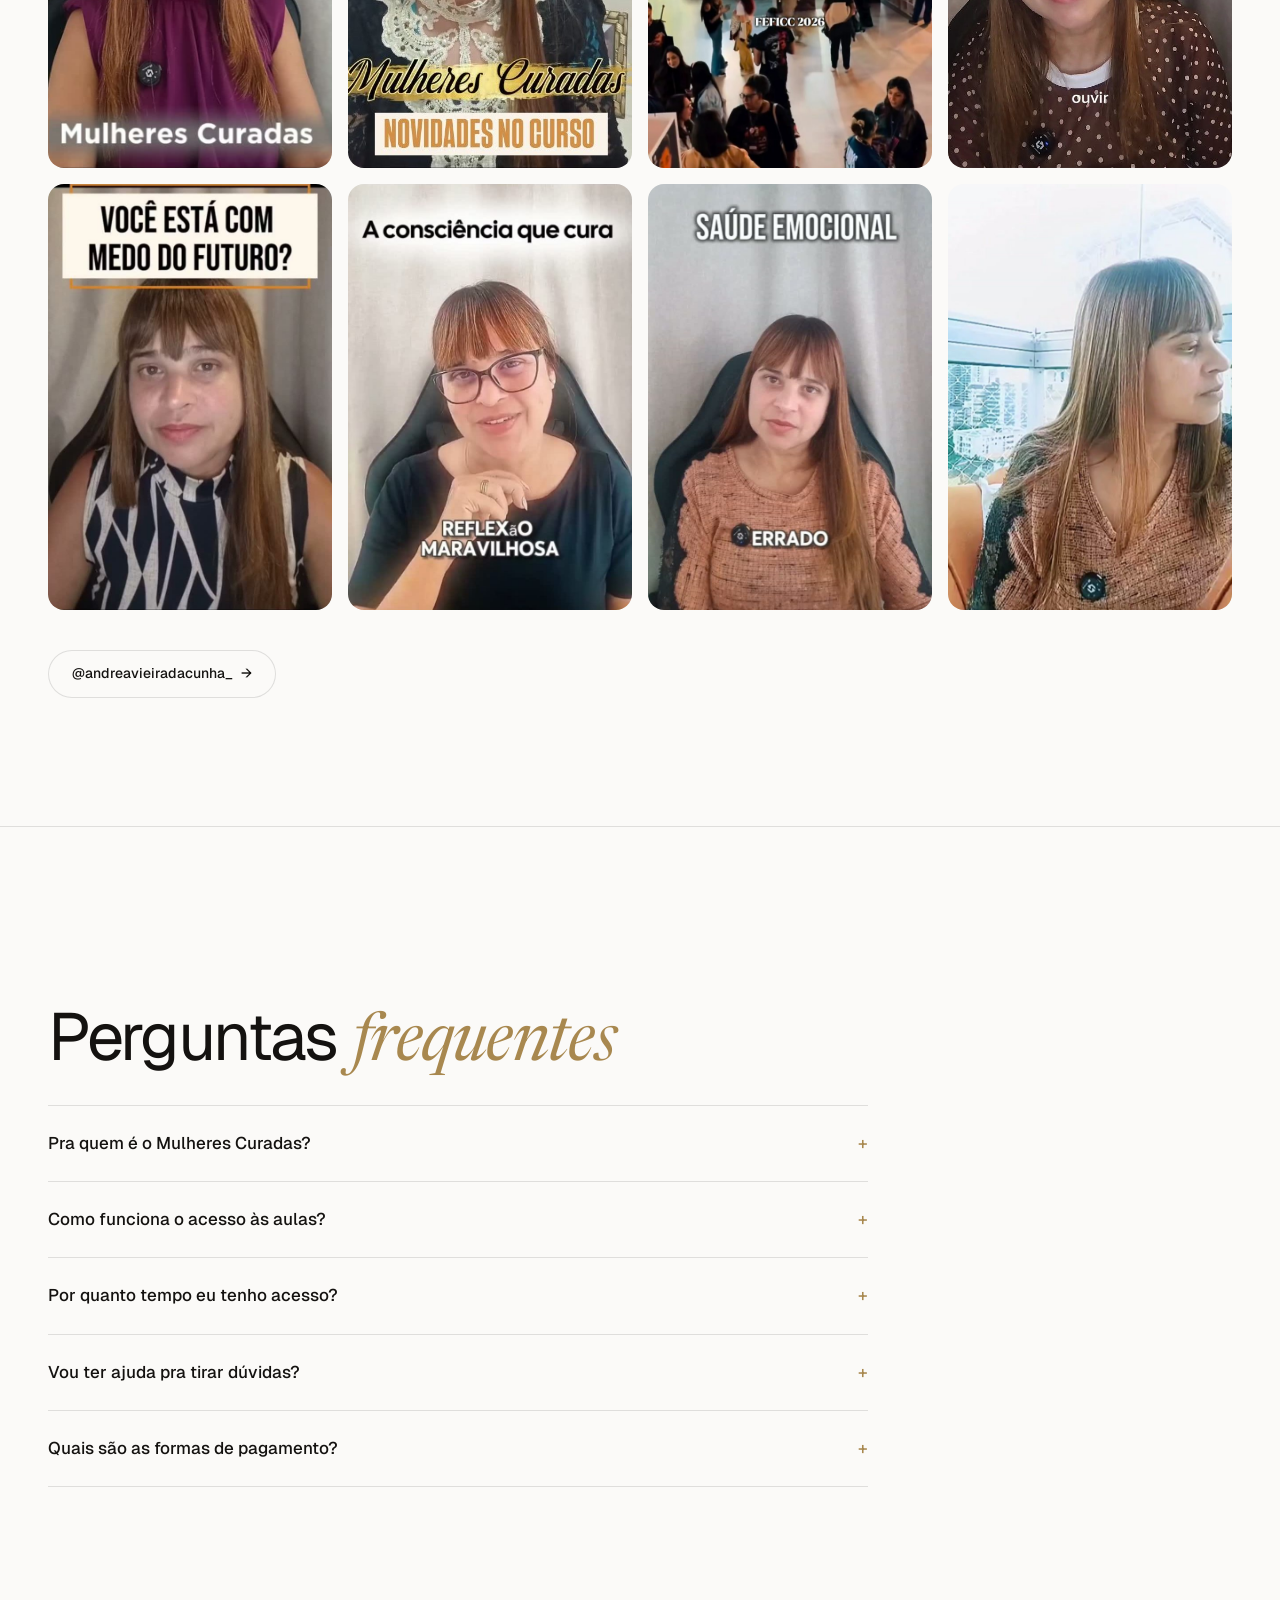
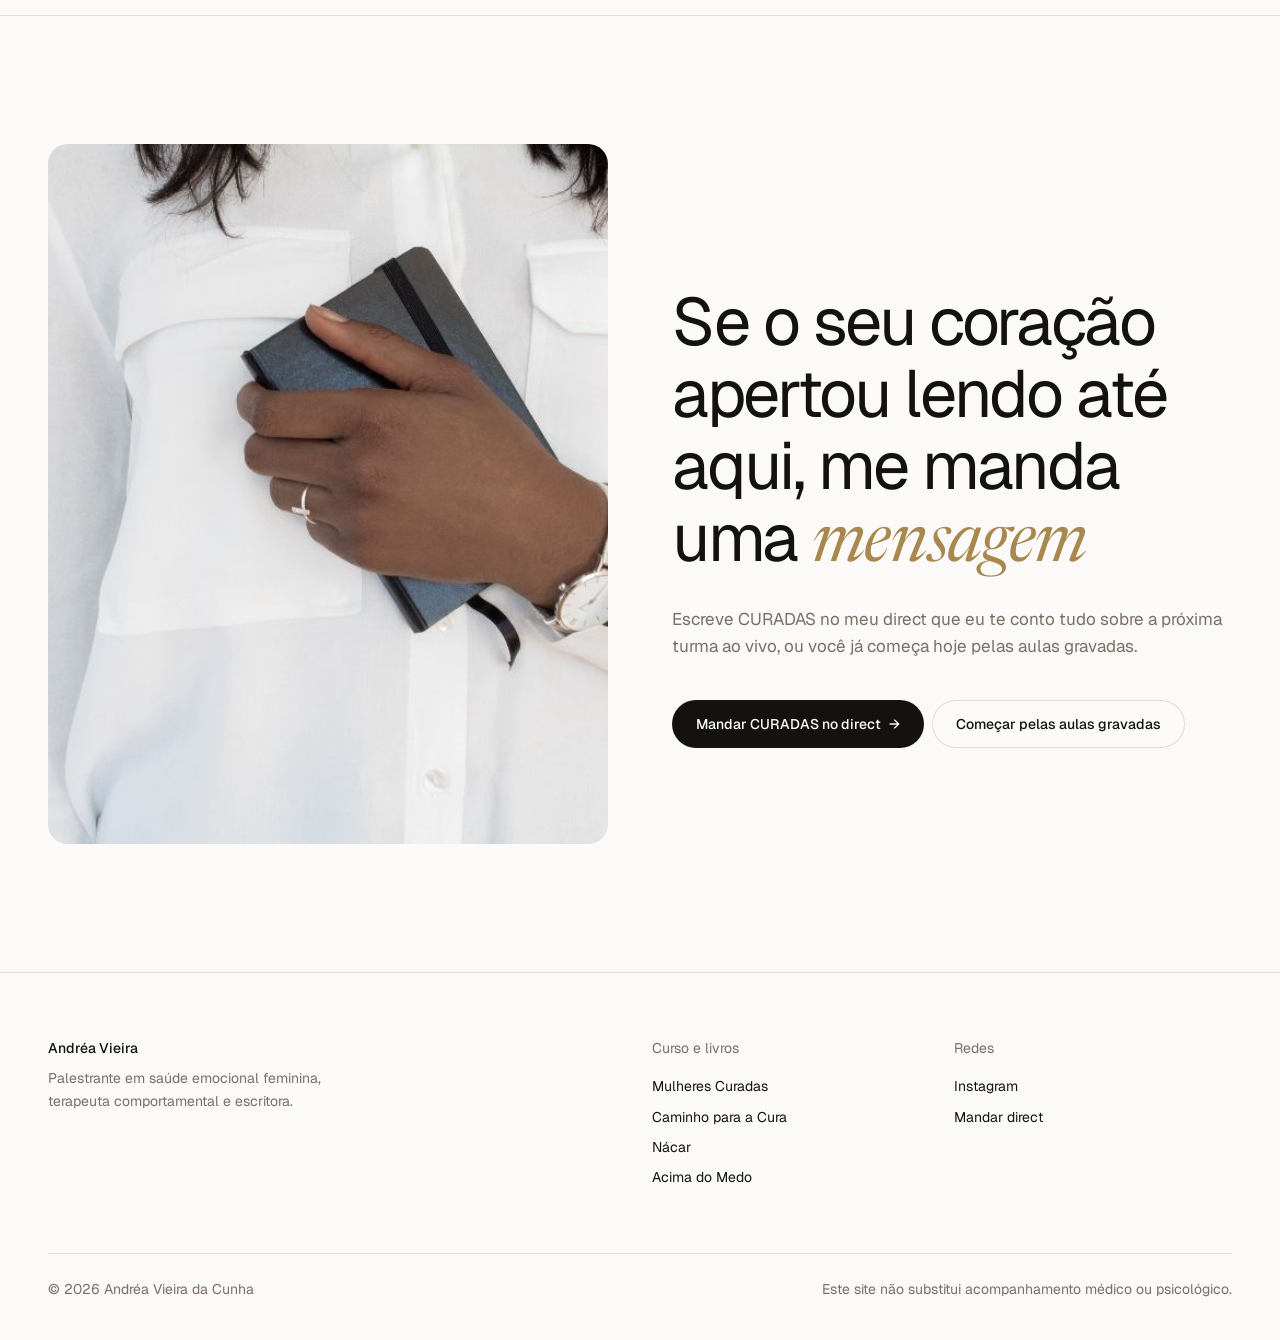
==== commit 506e10e3: "Troca fonte de destaque pra Newsreader e adiciona fotos de apoio livres (CC0) Co-Authored-By: Claude" ====
--- a/index.html
+++ b/index.html
@@ -11,11 +11,11 @@
 <meta name="theme-color" content="#fbfaf8">
 <link rel="preconnect" href="https://fonts.googleapis.com">
 <link rel="preconnect" href="https://fonts.gstatic.com" crossorigin>
-<link href="https://fonts.googleapis.com/css2?family=Geist:wght@400;500&family=Cormorant+Garamond:ital,wght@1,500&display=swap" rel="stylesheet">
+<link href="https://fonts.googleapis.com/css2?family=Geist:wght@400;500&family=Newsreader:ital,opsz,wght@1,6..72,400&display=swap" rel="stylesheet">
 <style>
 /*
   Sistema
-  Fontes: Geist (400, 500) + Cormorant Garamond itálico (500), só em palavra de destaque
+  Fontes: Geist (400, 500) + Newsreader itálico (400), só em palavra de destaque
   Tamanhos: --t-xl (títulos), --t-md (texto), --t-sm (rótulos, botões, legendas)
   Espaço: múltiplos de 8
 */
@@ -40,7 +40,7 @@
 .sm{font-size:var(--t-sm);line-height:1.5}
 .med{font-weight:500}
 .mut{color:var(--muted)}
-em{font-family:"Cormorant Garamond",serif;font-style:italic;font-weight:500;letter-spacing:-.01em;color:var(--gold)}
+em{font-family:Newsreader,Georgia,serif;font-style:italic;font-weight:400;letter-spacing:-.02em;color:var(--gold)}
 .dark em{color:var(--gold-2)}
 .dark .mut{color:rgba(255,255,255,.6)}
 .label{font-size:var(--t-sm);color:var(--muted)}
@@ -160,10 +160,19 @@
 .faq details p{padding:0 0 var(--s3);max-width:60ch}
 
 /* final */
-.final{text-align:center}
-.final .xl{max-width:18ch;margin:0 auto var(--s3)}
-.final .lead{margin:0 auto var(--s4)}
-.final .ctas{justify-content:center}
+.fsplit{display:grid;grid-template-columns:1fr 1fr;gap:var(--s5);align-items:center}
+.fsplit .pic{aspect-ratio:4/5}
+.fsplit .pic img{object-position:40% 50%}
+.final .xl{max-width:16ch;margin-bottom:var(--s3)}
+.final .lead{margin-bottom:var(--s4)}
+/* fotos de apoio */
+.split2{display:grid;grid-template-columns:.8fr 1.2fr;gap:var(--s5);align-items:start}
+.split2 .pic{aspect-ratio:4/5;position:sticky;top:96px}
+.split2 .pic img{object-position:60% 50%}
+.rows2 li{grid-template-columns:40px 1fr;row-gap:2px}
+.rows2 li>:last-child{grid-column:2}
+.band{aspect-ratio:21/8;margin-bottom:var(--s5)}
+.band img{object-position:50% 22%}
 
 /* rodapé */
 footer{border-top:1px solid var(--line);padding:var(--s5) 0 calc(var(--s4) + env(safe-area-inset-bottom));font-size:var(--t-sm)}
@@ -185,7 +194,10 @@
 @media (max-width:900px){
   .top nav{display:none}
   .row>.side,.row>.main,.hero .pic,.hero .txt{grid-column:1/-1}
-  .about .split,.bsplit{grid-template-columns:1fr;gap:var(--s4)}
+  .about .split,.bsplit,.split2,.fsplit{grid-template-columns:1fr;gap:var(--s4)}
+  .split2 .pic{position:static;aspect-ratio:4/3}
+  .fsplit .pic{aspect-ratio:4/3}
+  .band{aspect-ratio:16/9;margin-bottom:var(--s4)}
   .course .split{grid-template-columns:1fr}
   .course .vid{max-width:320px}
   .rows li{grid-template-columns:40px 1fr}
@@ -271,12 +283,15 @@
     <p class="side label rv"><b>02</b> Pra você</p>
     <div class="main">
       <h2 class="xl rv">Talvez você se reconheça <em>aqui</em></h2>
-      <ol class="rows">
+      <div class="split2">
+      <div class="pic rv"><img src="img/st-escrevendo.jpg" alt="Mulher escrevendo num caderno" loading="lazy"></div>
+      <ol class="rows rows2">
         <li class="rv"><span class="n">01</span><span class="med">A cabeça não desliga</span><span class="mut">Você deita, a cabeça não para e acorda já cansada, pensando em tudo que pode dar errado amanhã.</span></li>
         <li class="rv"><span class="n">02</span><span class="med">Feridas que voltam</span><span class="mut">Coisas que aconteceram lá atrás ainda aparecem no seu jeito de reagir, de brigar ou de se calar.</span></li>
         <li class="rv"><span class="n">03</span><span class="med">Repetindo com os filhos</span><span class="mut">Às vezes você se pega repetindo com os seus filhos aquilo que jurou que nunca ia repetir.</span></li>
         <li class="rv"><span class="n">04</span><span class="med">Perdida de si mesma</span><span class="mut">Cuida de todo mundo, só que quando para um minuto não sabe mais do que gosta nem com o que sonha.</span></li>
       </ol>
+      </div>
     </div>
   </div>
 </section>
@@ -312,6 +327,7 @@
     <p class="side label rv"><b>04</b> A jornada</p>
     <div class="main">
       <h2 class="xl rv">A cura tem um <em>caminho</em></h2>
+      <div class="pic band rv"><img src="img/st-caminho.jpg" alt="Mulher caminhando num campo ao pôr do sol" loading="lazy"></div>
       <div class="steps">
         <div class="rv"><p class="n sm">Passo 1</p><p class="med">Olhar pras feridas</p><p class="mut">Reconhecer os padrões que te travam, porque não dá pra cuidar daquilo que a gente nem sabe que está ali.</p></div>
         <div class="rv" style="--d:.08s"><p class="n sm">Passo 2</p><p class="med">Acalmar a ansiedade</p><p class="mut">Com princípios bíblicos e inteligência emocional, aprender a lidar com o que sente e encontrar paz no hoje.</p></div>
@@ -396,13 +412,16 @@
 </section>
 
 <section class="sec final" id="contato">
-  <div class="wrap">
+  <div class="wrap fsplit">
+    <div class="pic rv"><img src="img/st-segurando-biblia.jpg" alt="Mulher segurando a Bíblia junto ao peito" loading="lazy"></div>
+    <div>
     <p class="label rv"><b>09</b> Vamos conversar</p>
     <h2 class="xl rv" style="margin-top:var(--s3)">Se o seu coração apertou lendo até aqui, me manda uma <em>mensagem</em></h2>
     <p class="lead mut rv">Escreve CURADAS no meu direct que eu te conto tudo sobre a próxima turma ao vivo, ou você já começa hoje pelas aulas gravadas.</p>
     <div class="ctas rv">
       <a class="btn" href="https://ig.me/m/andreavieiradacunha_" target="_blank" rel="noopener">Mandar CURADAS no direct <span class="ar">→</span></a>
       <a class="btn ghost" href="https://kiwify.app/3fMlAHY" target="_blank" rel="noopener">Começar pelas aulas gravadas</a>
+    </div>
     </div>
   </div>
 </section>
